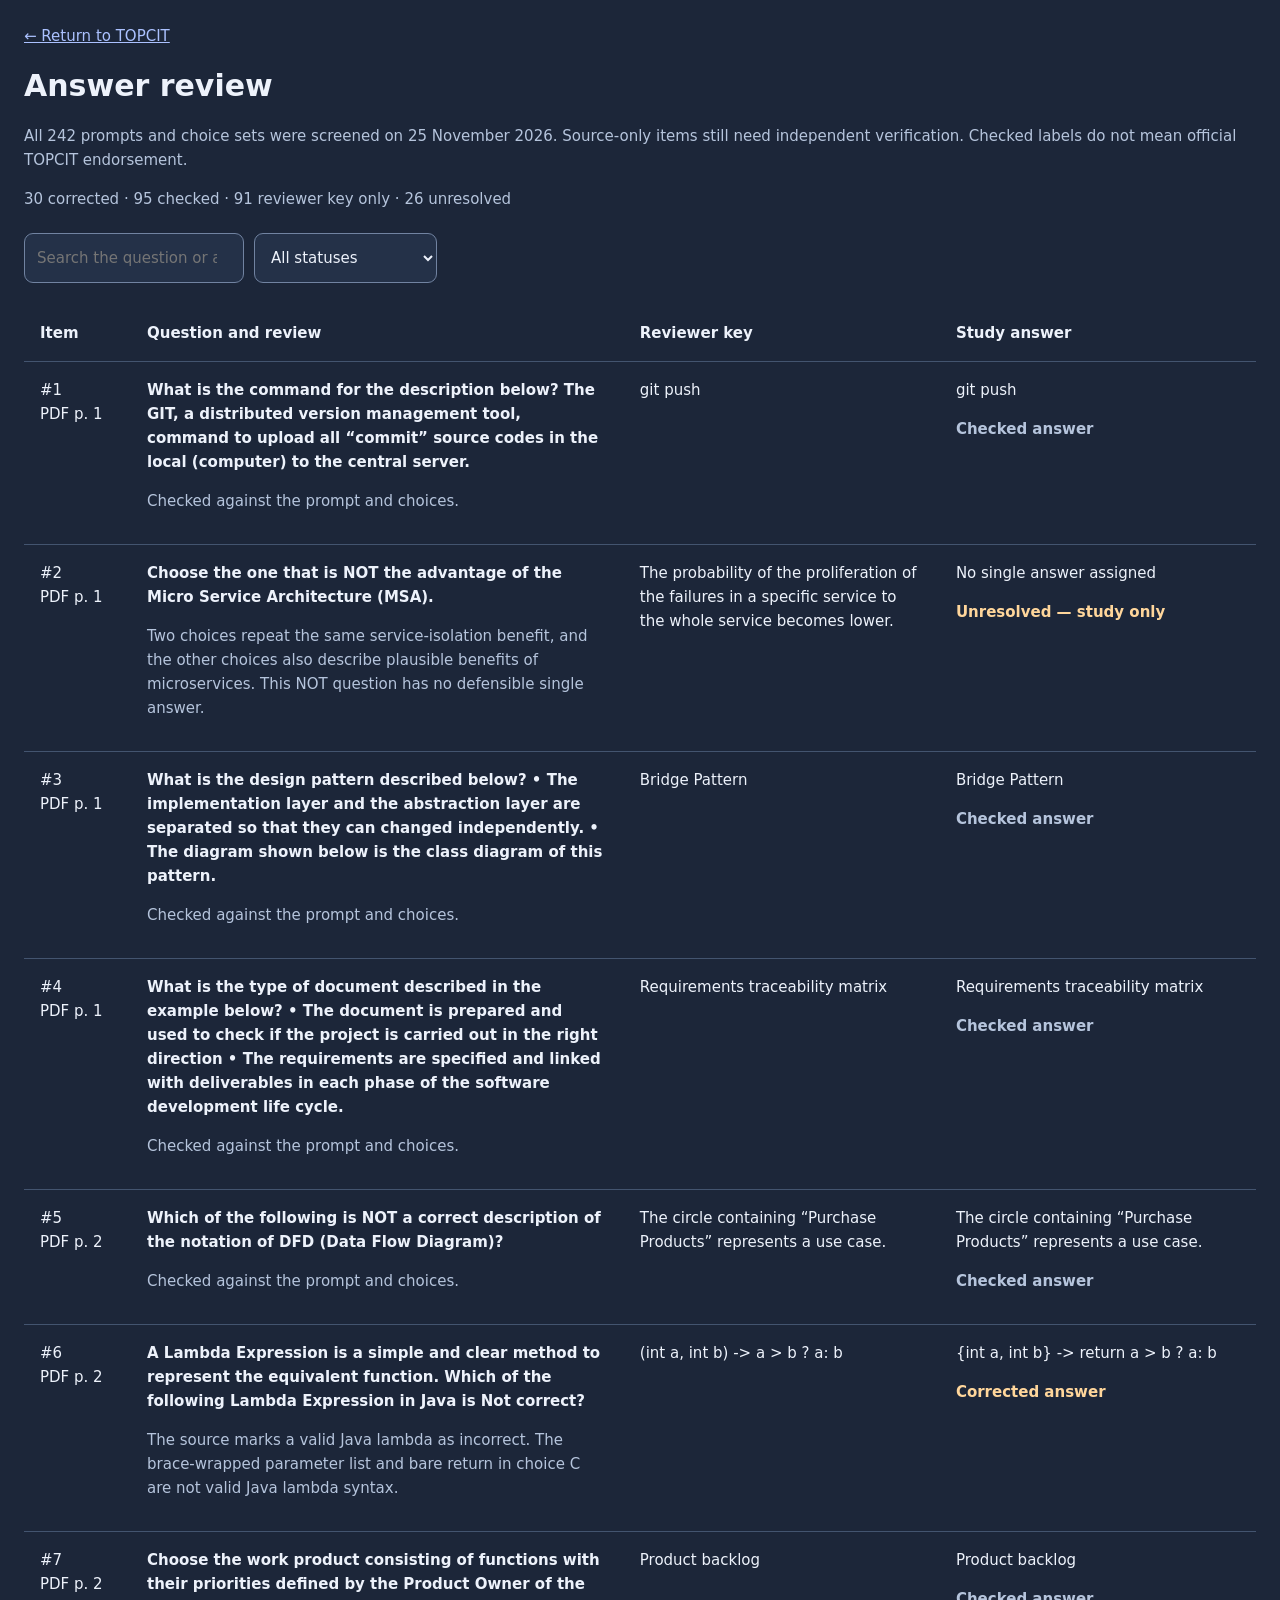
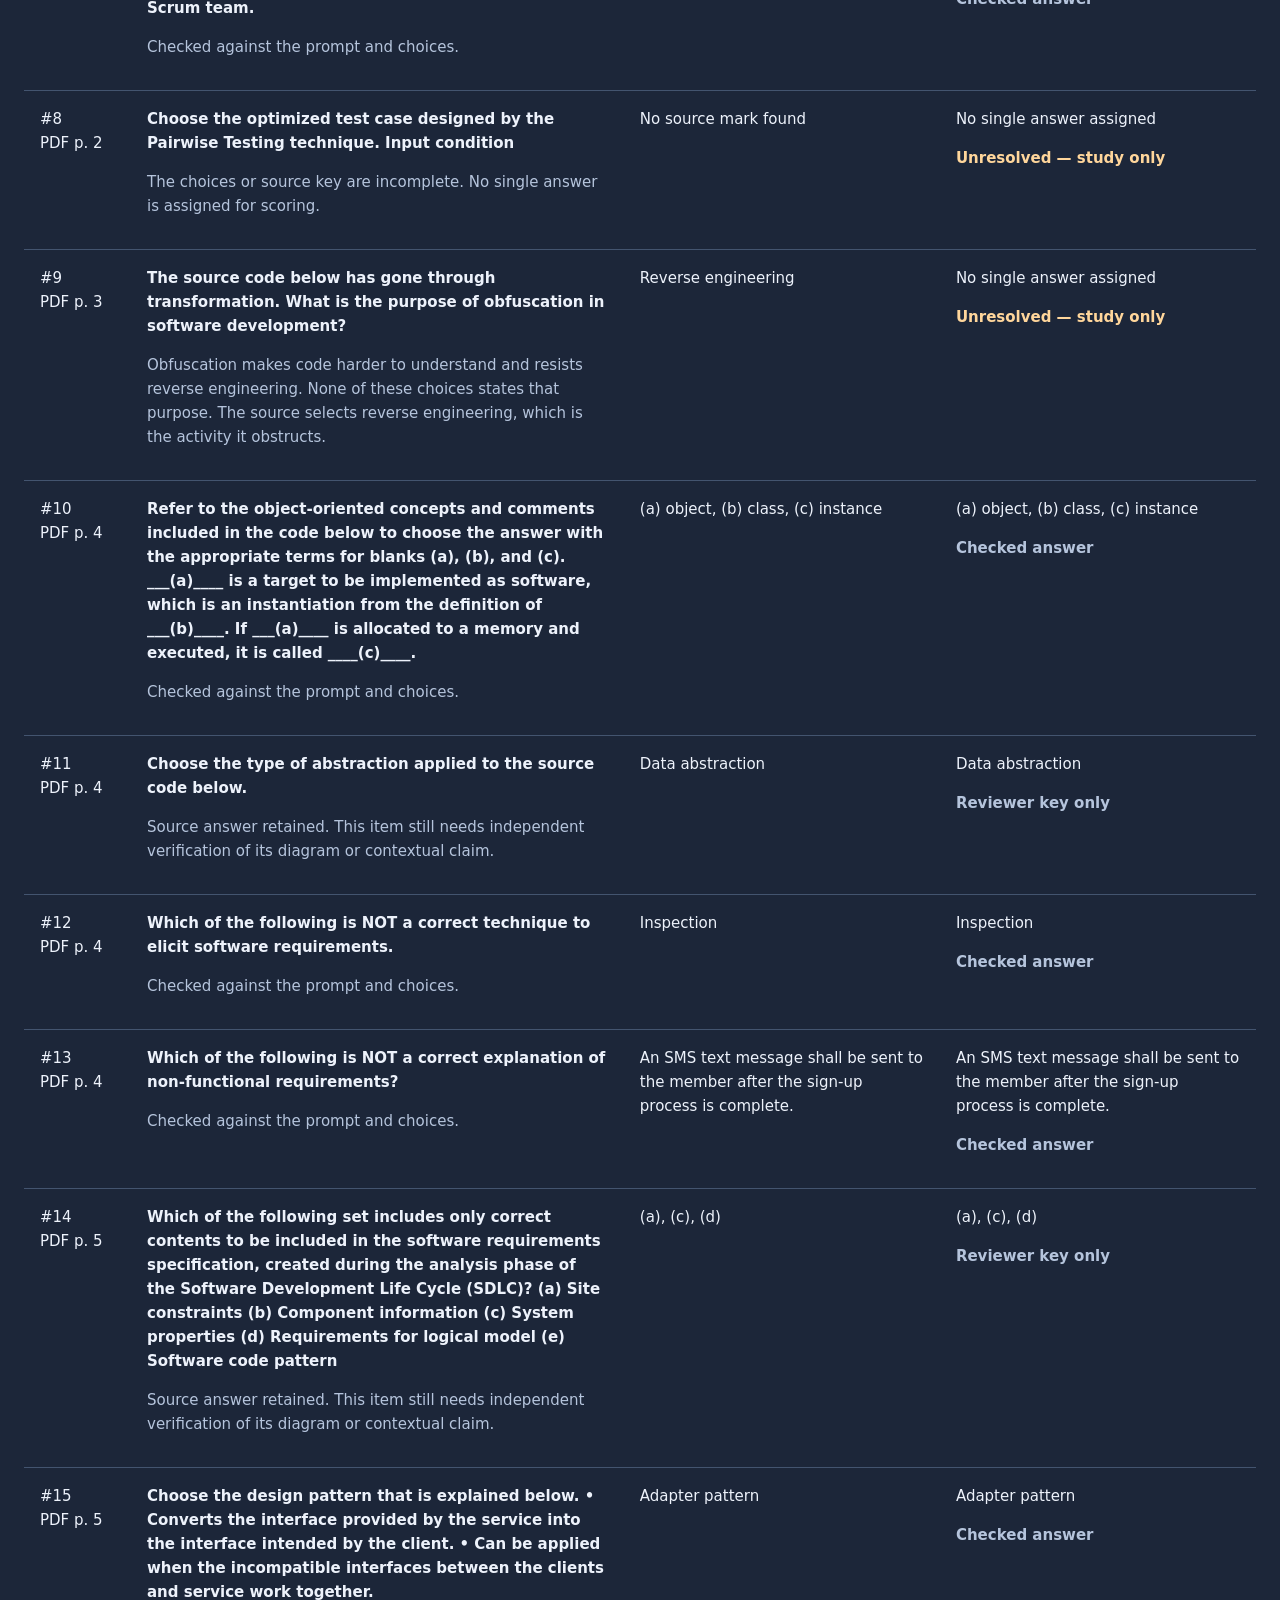
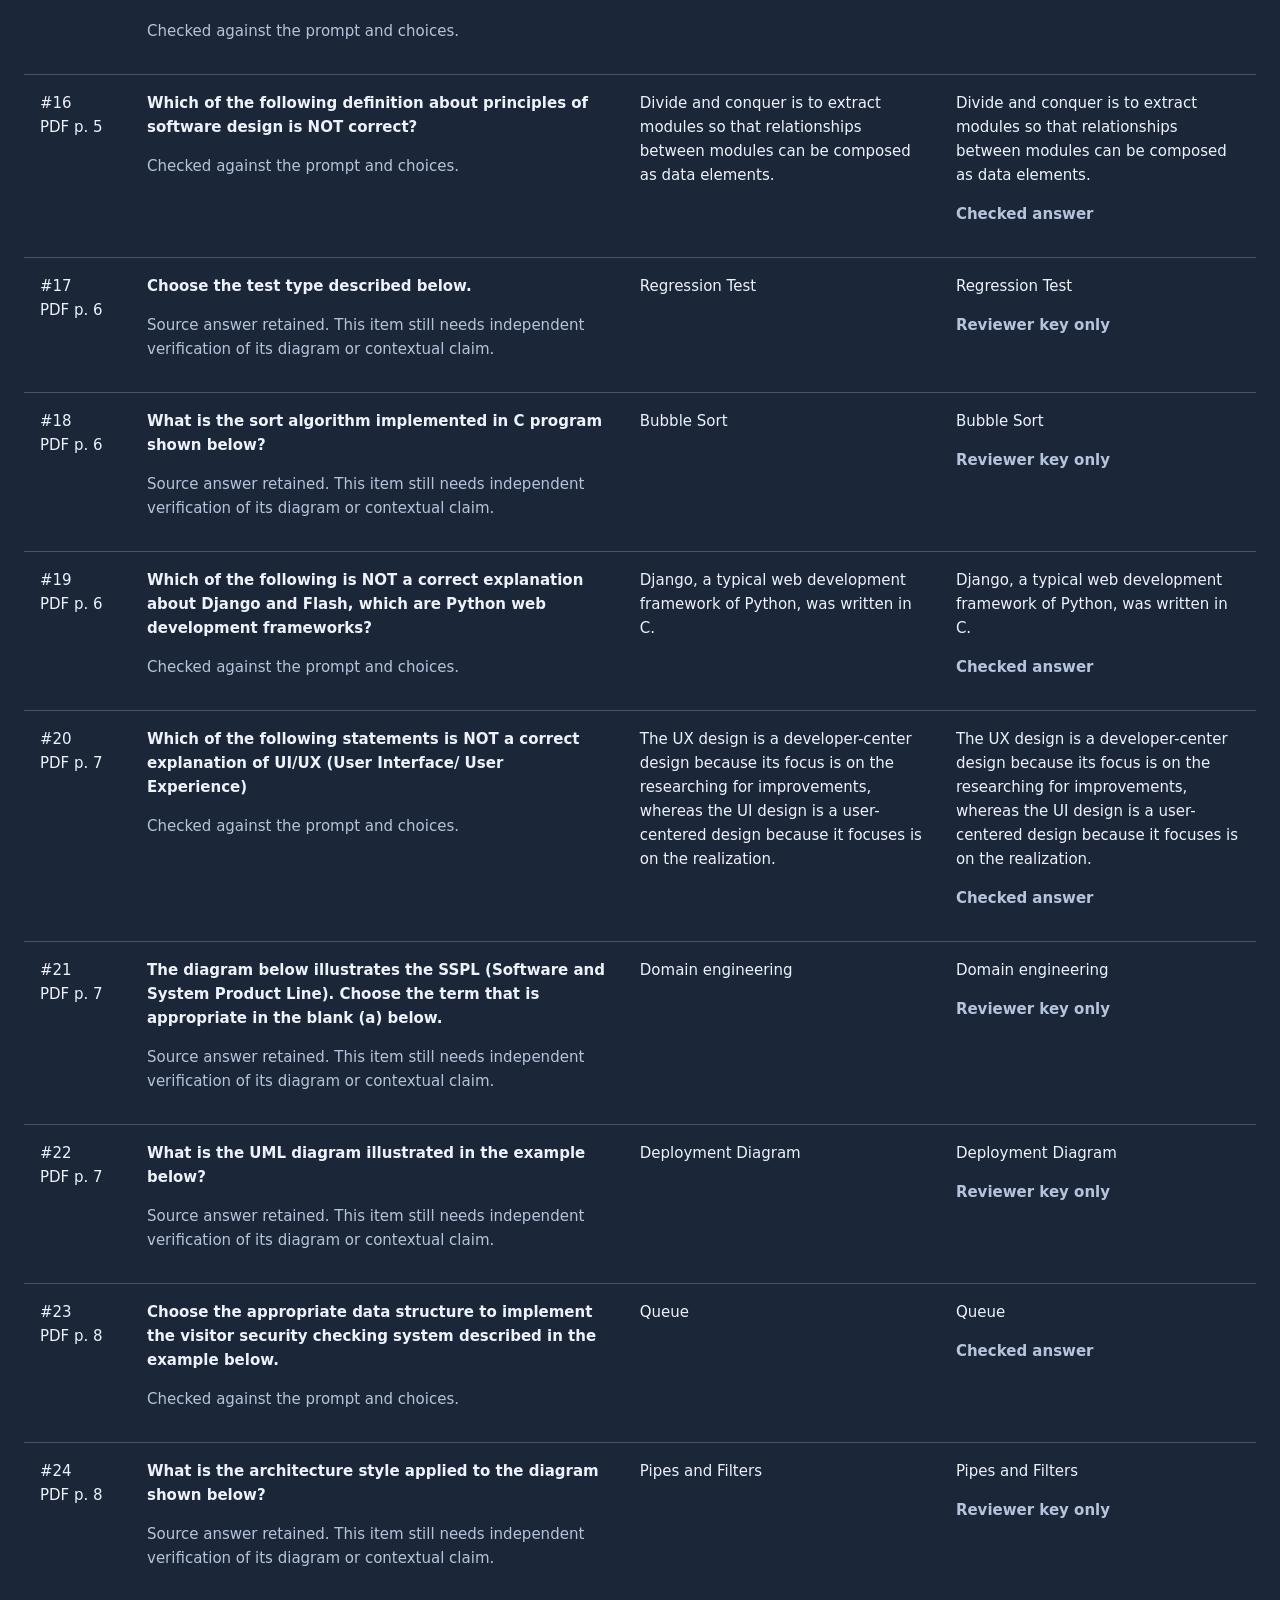
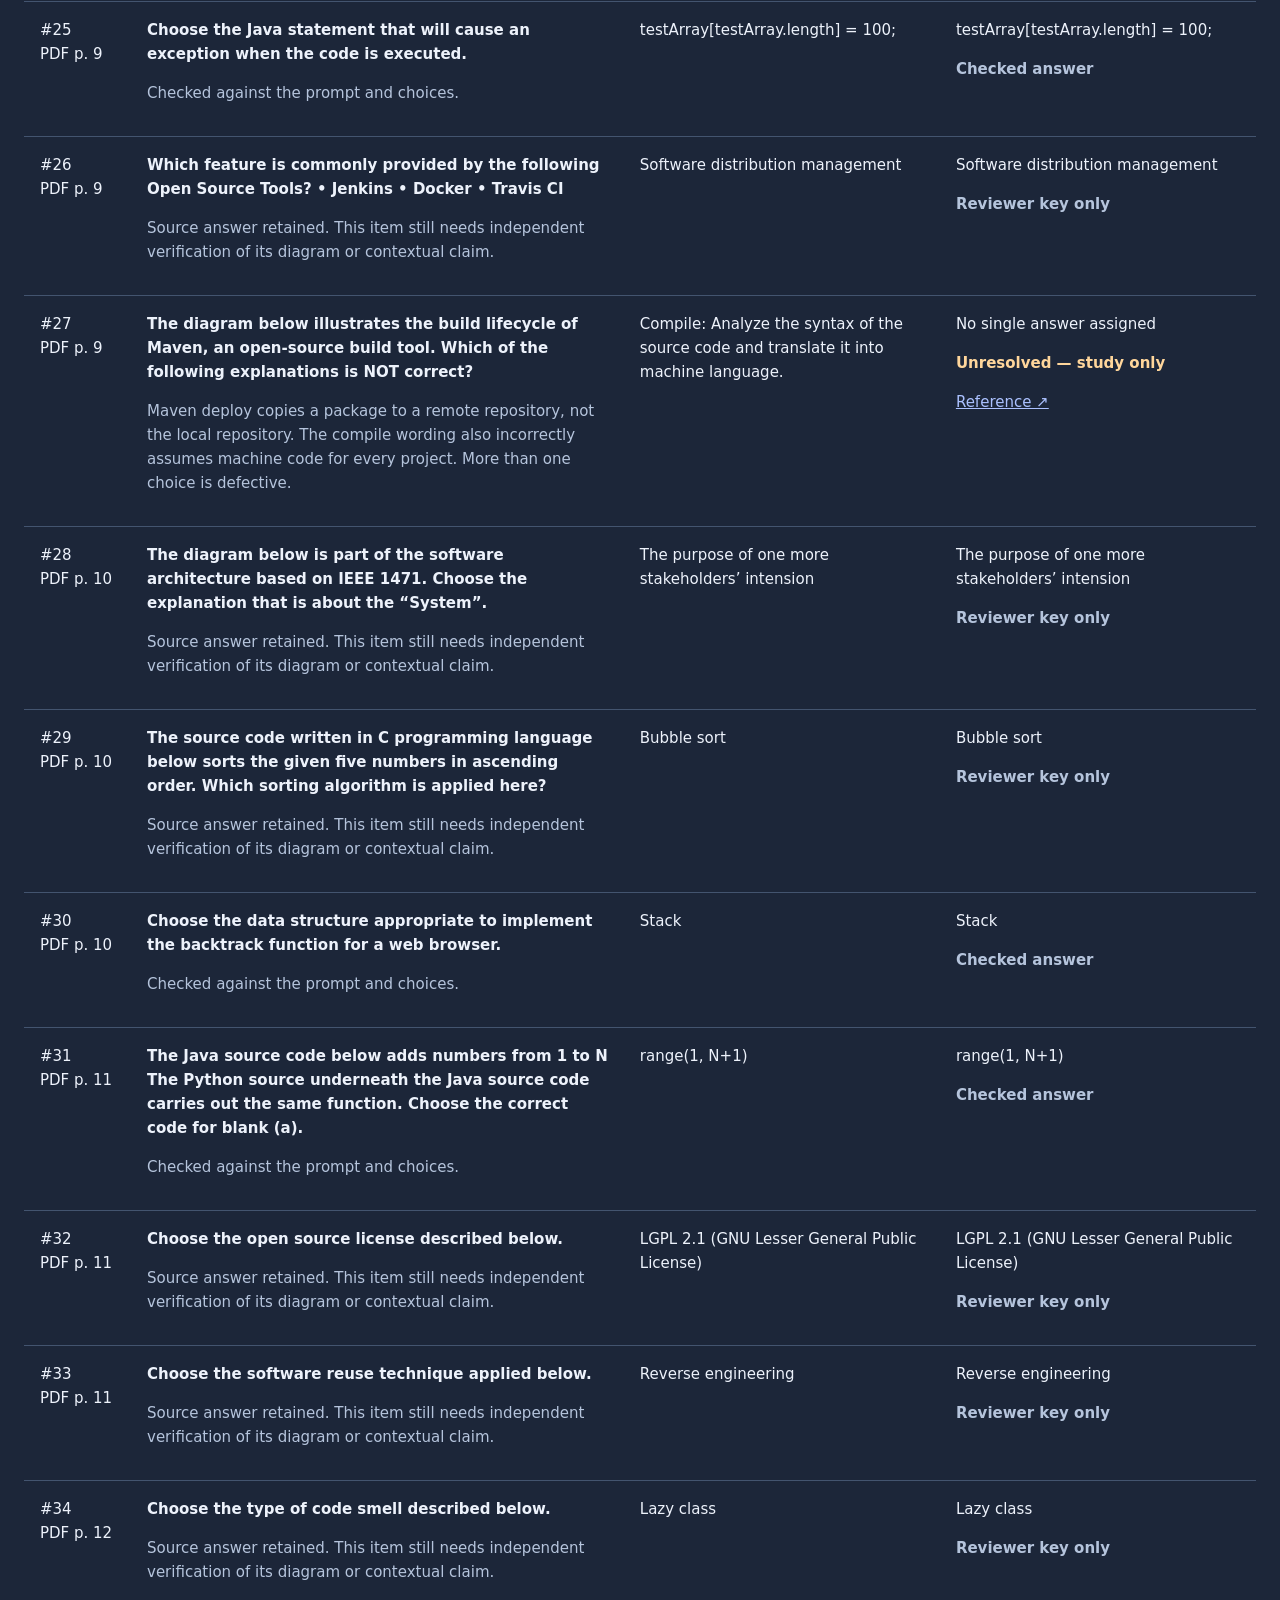
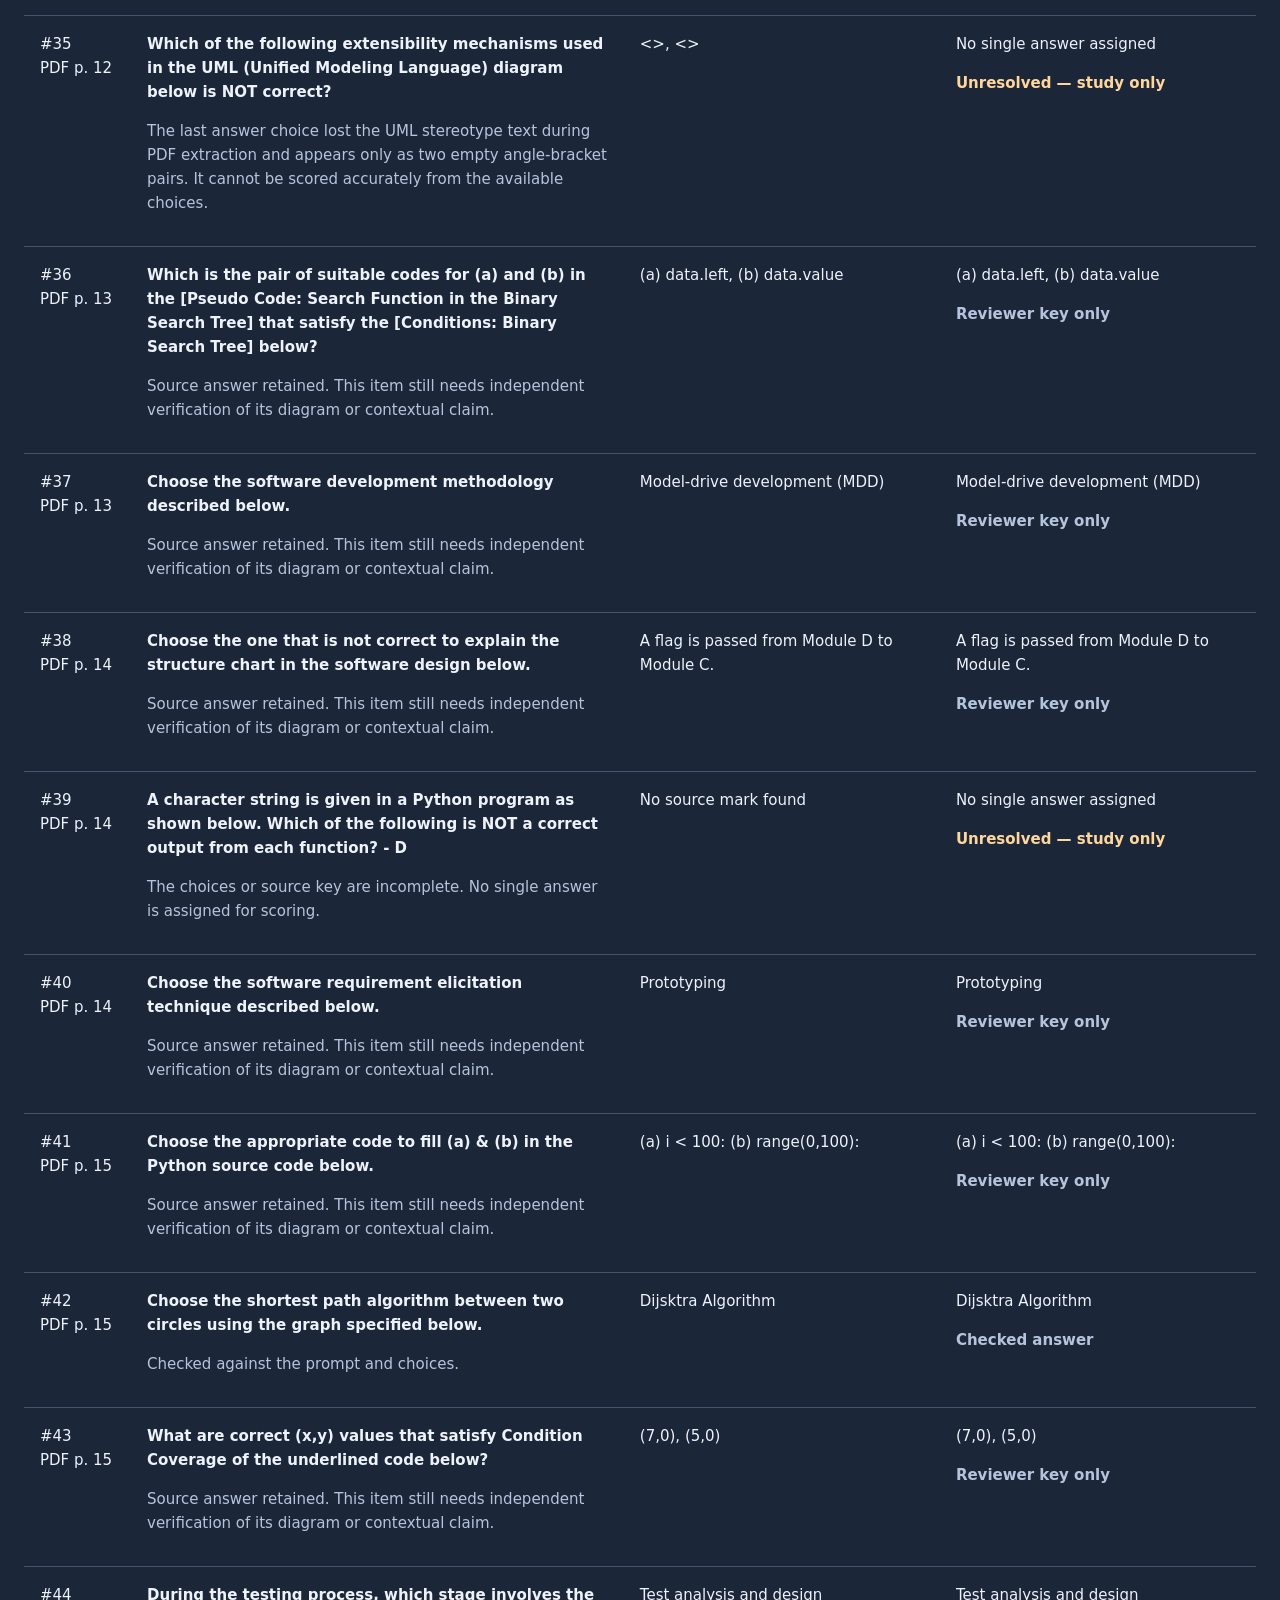
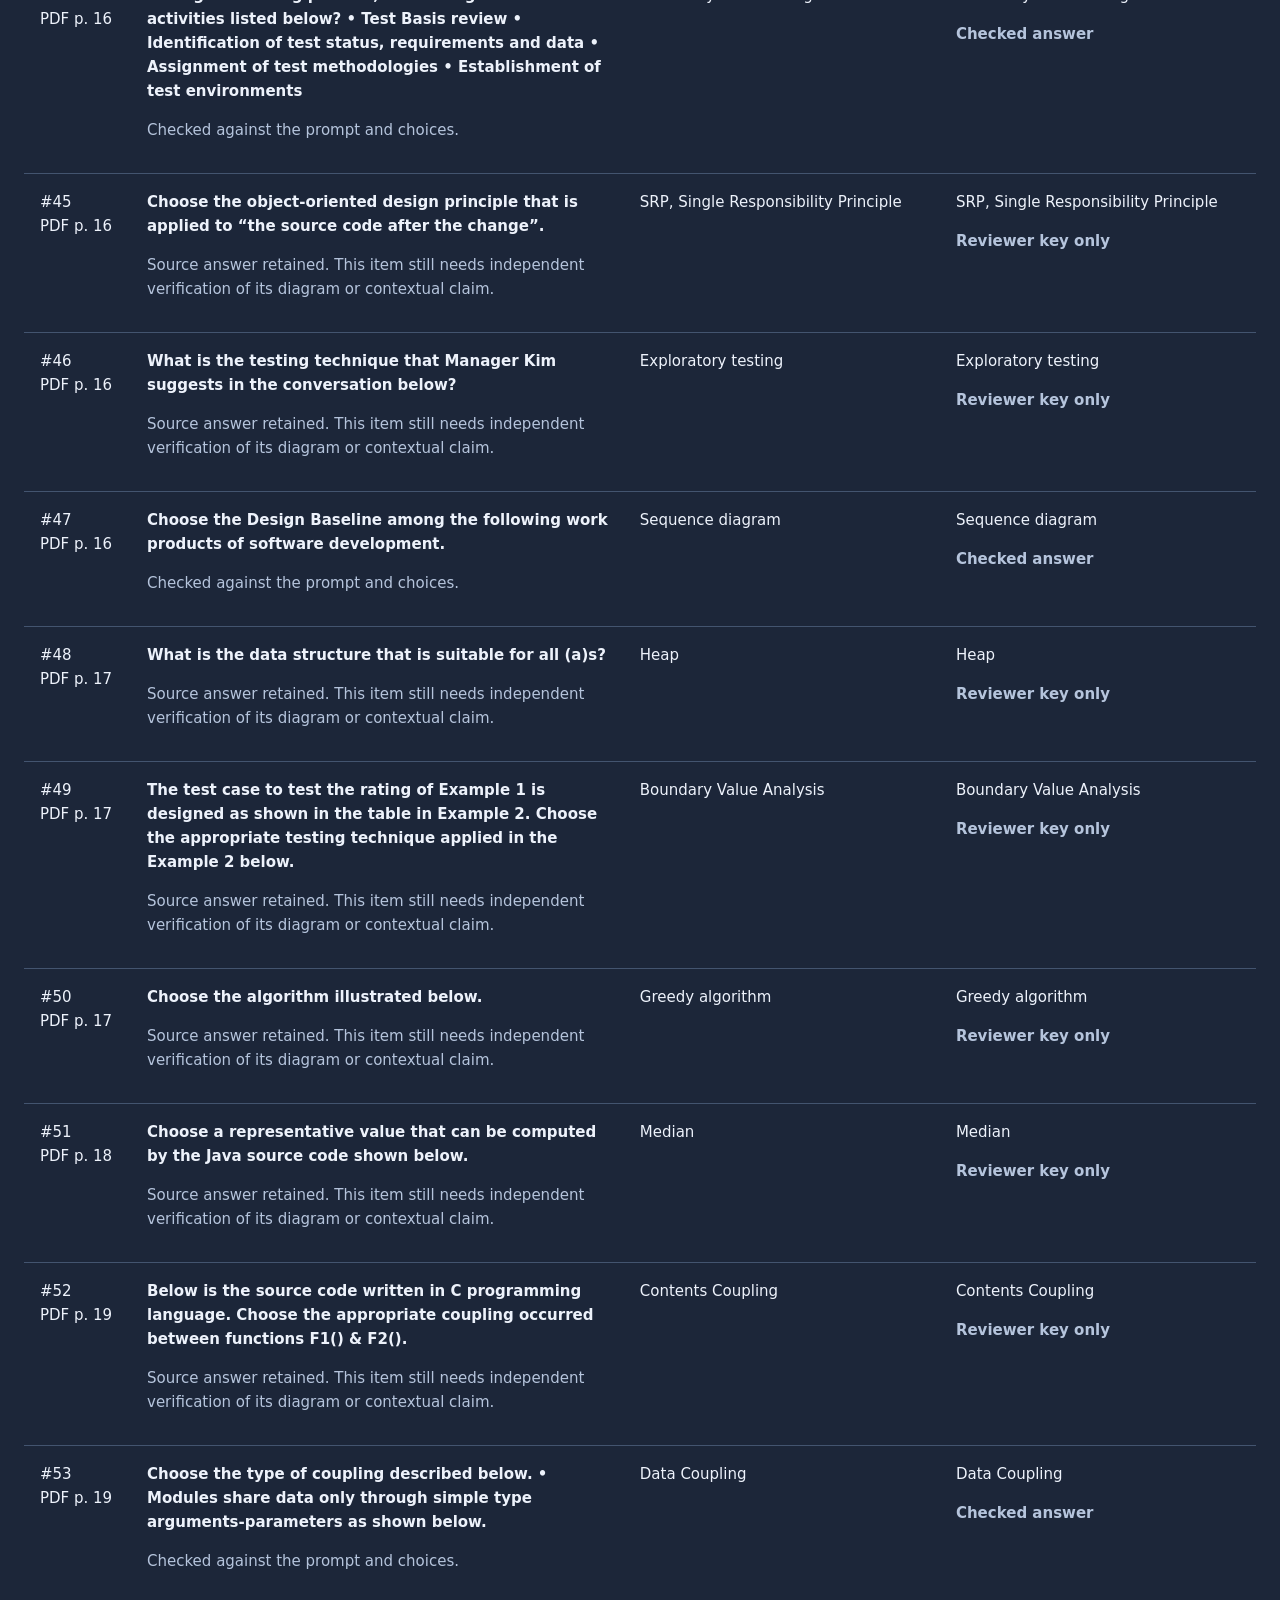
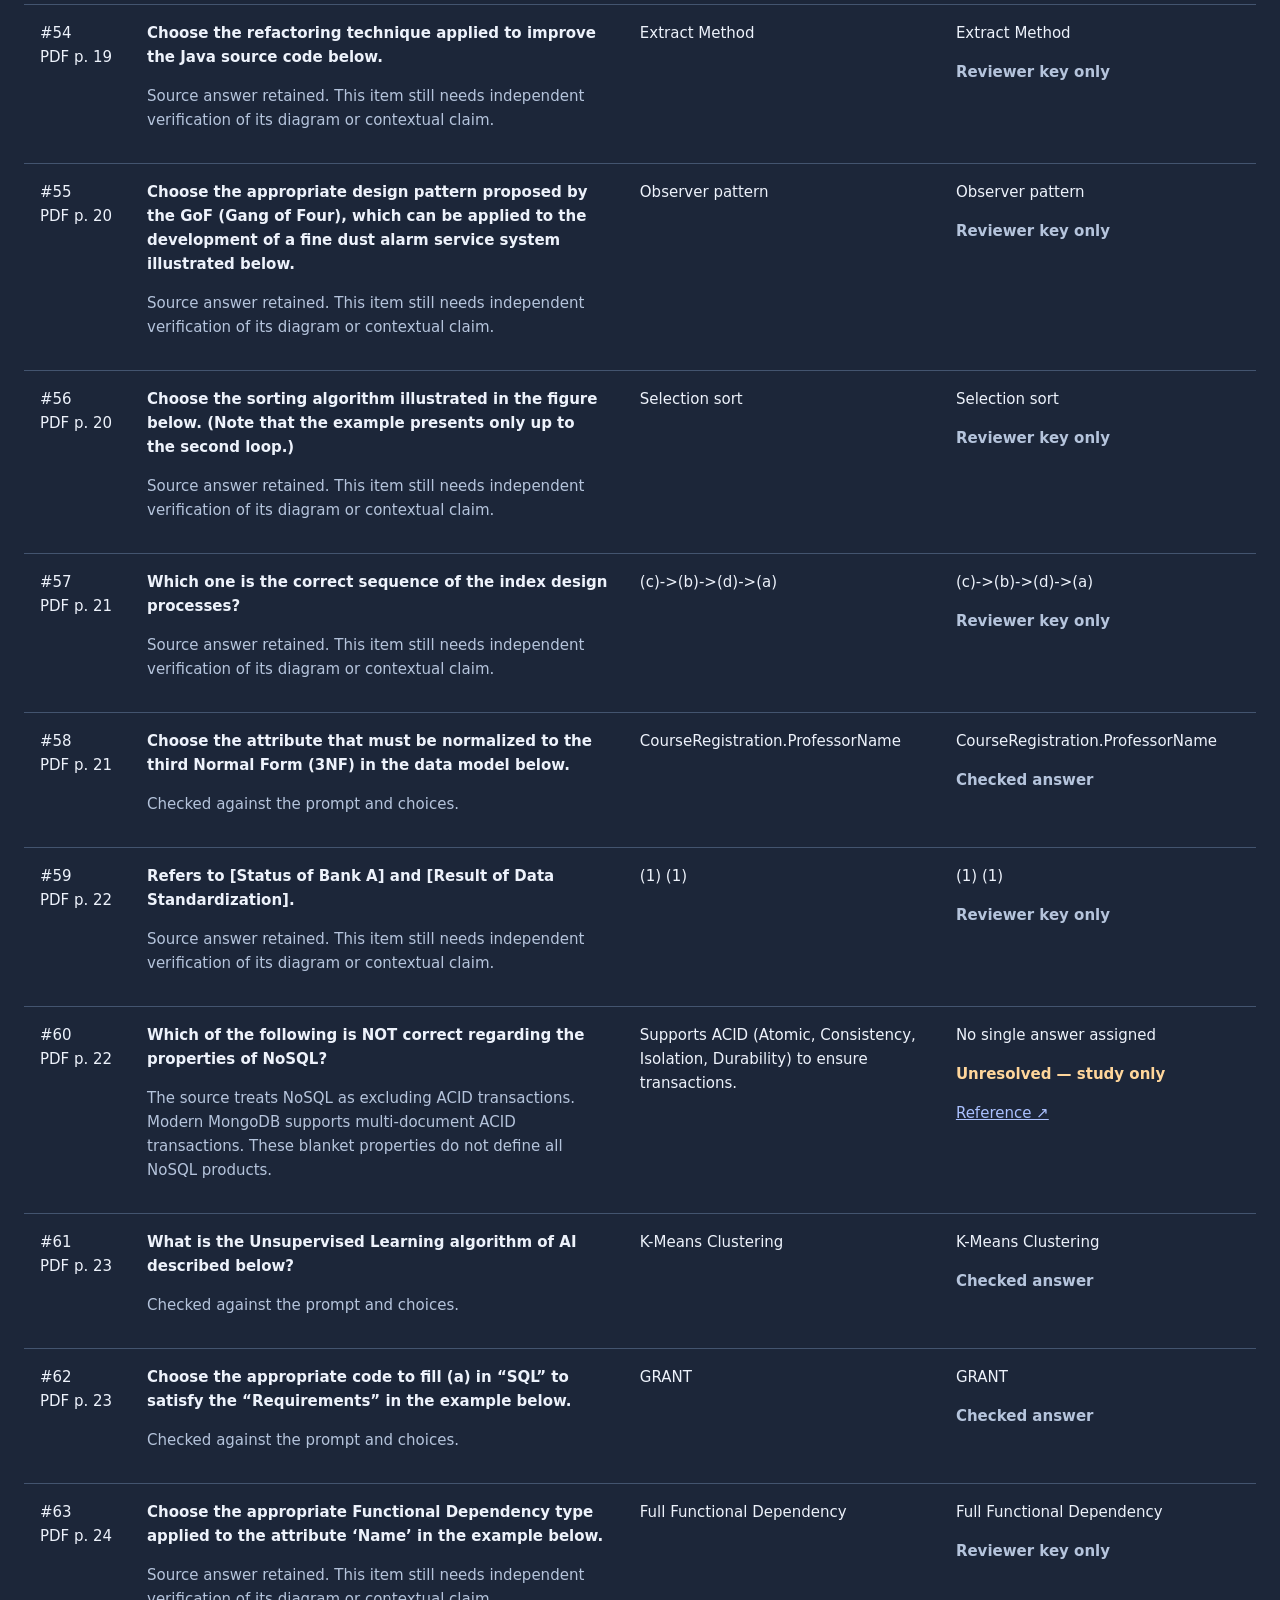
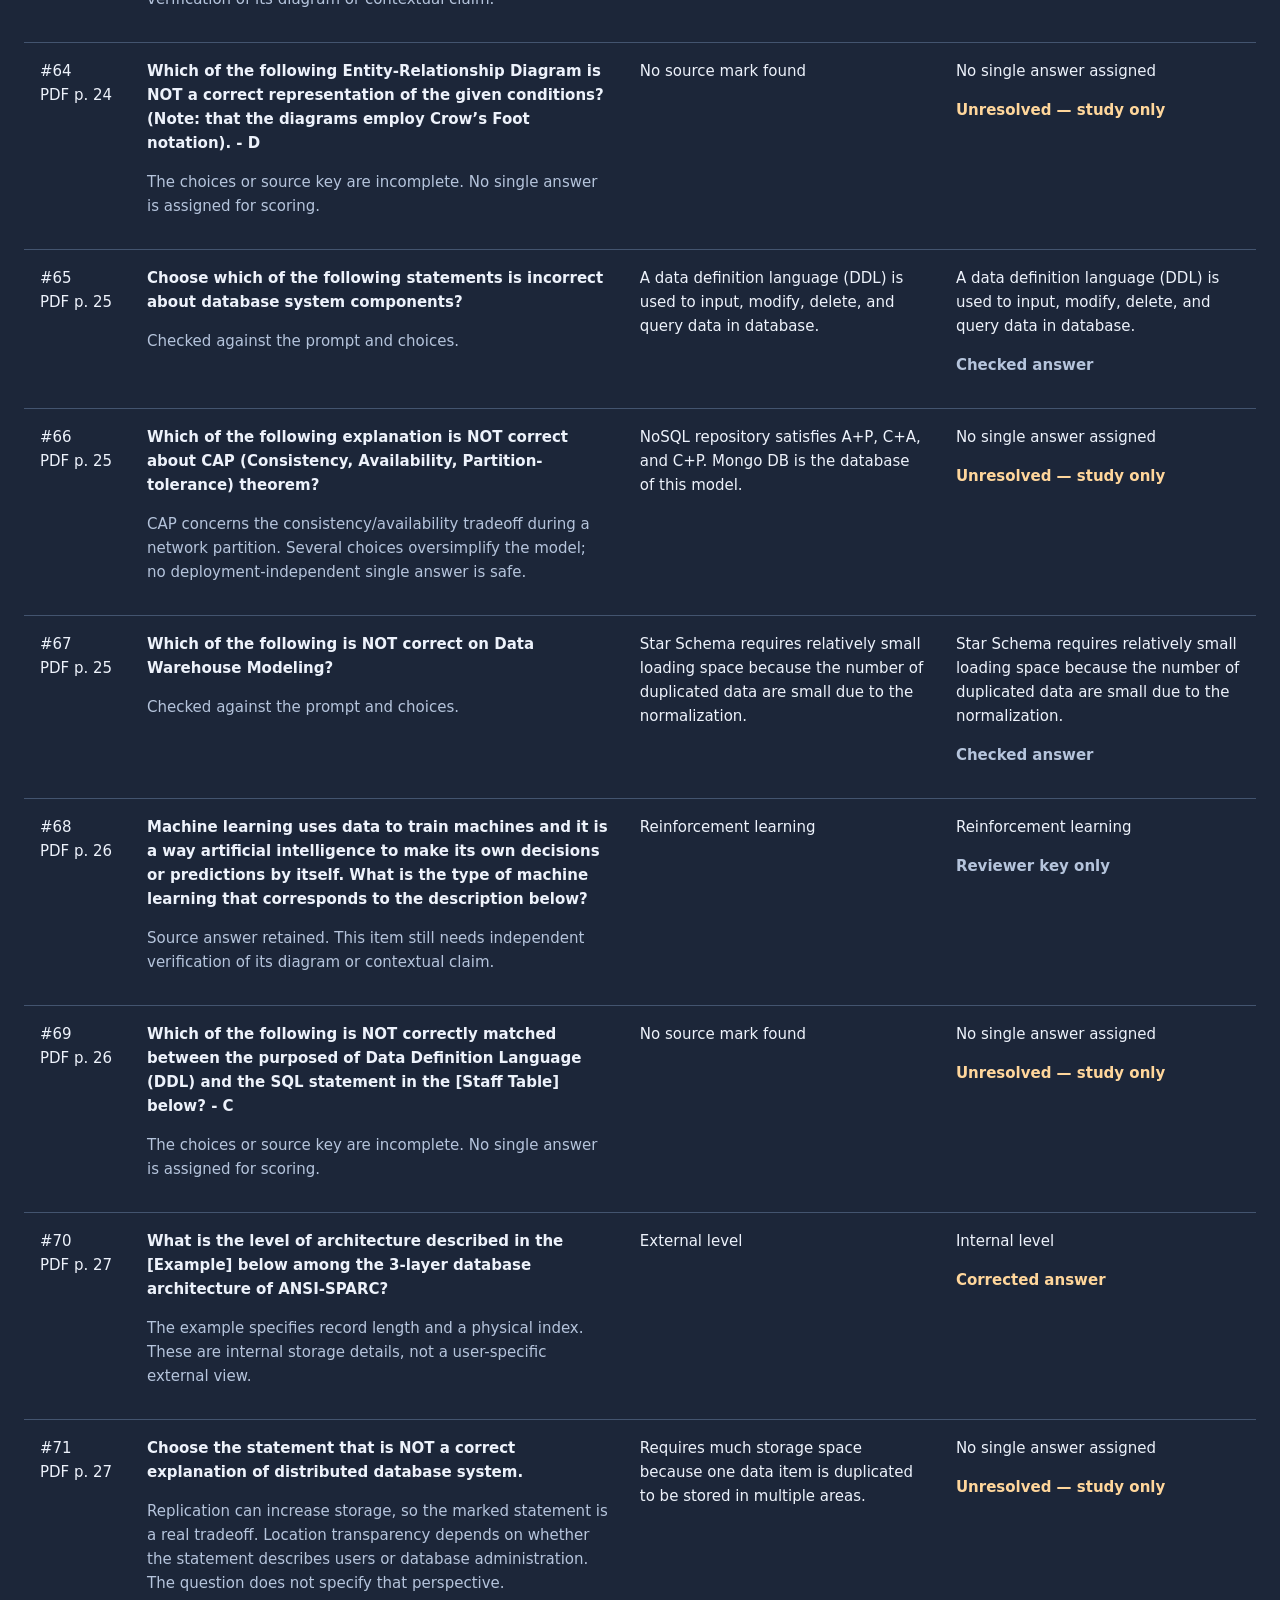
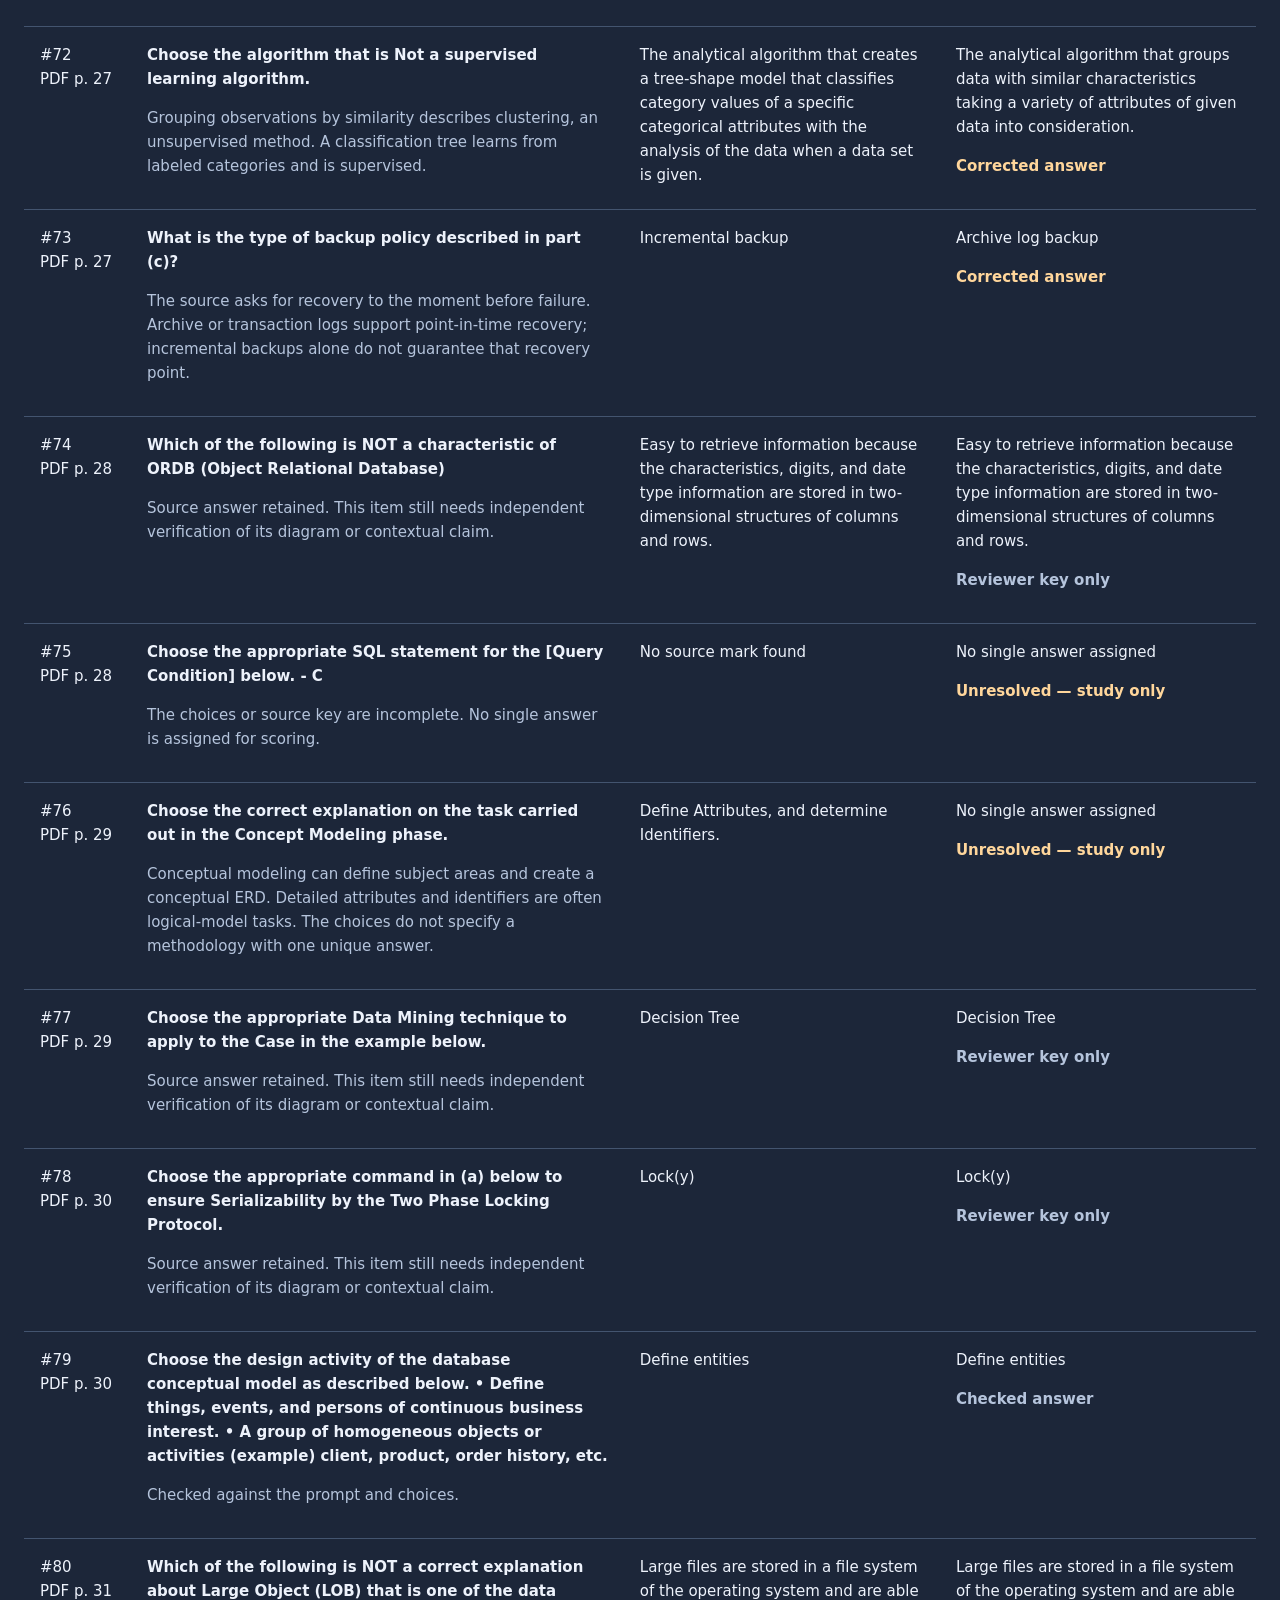
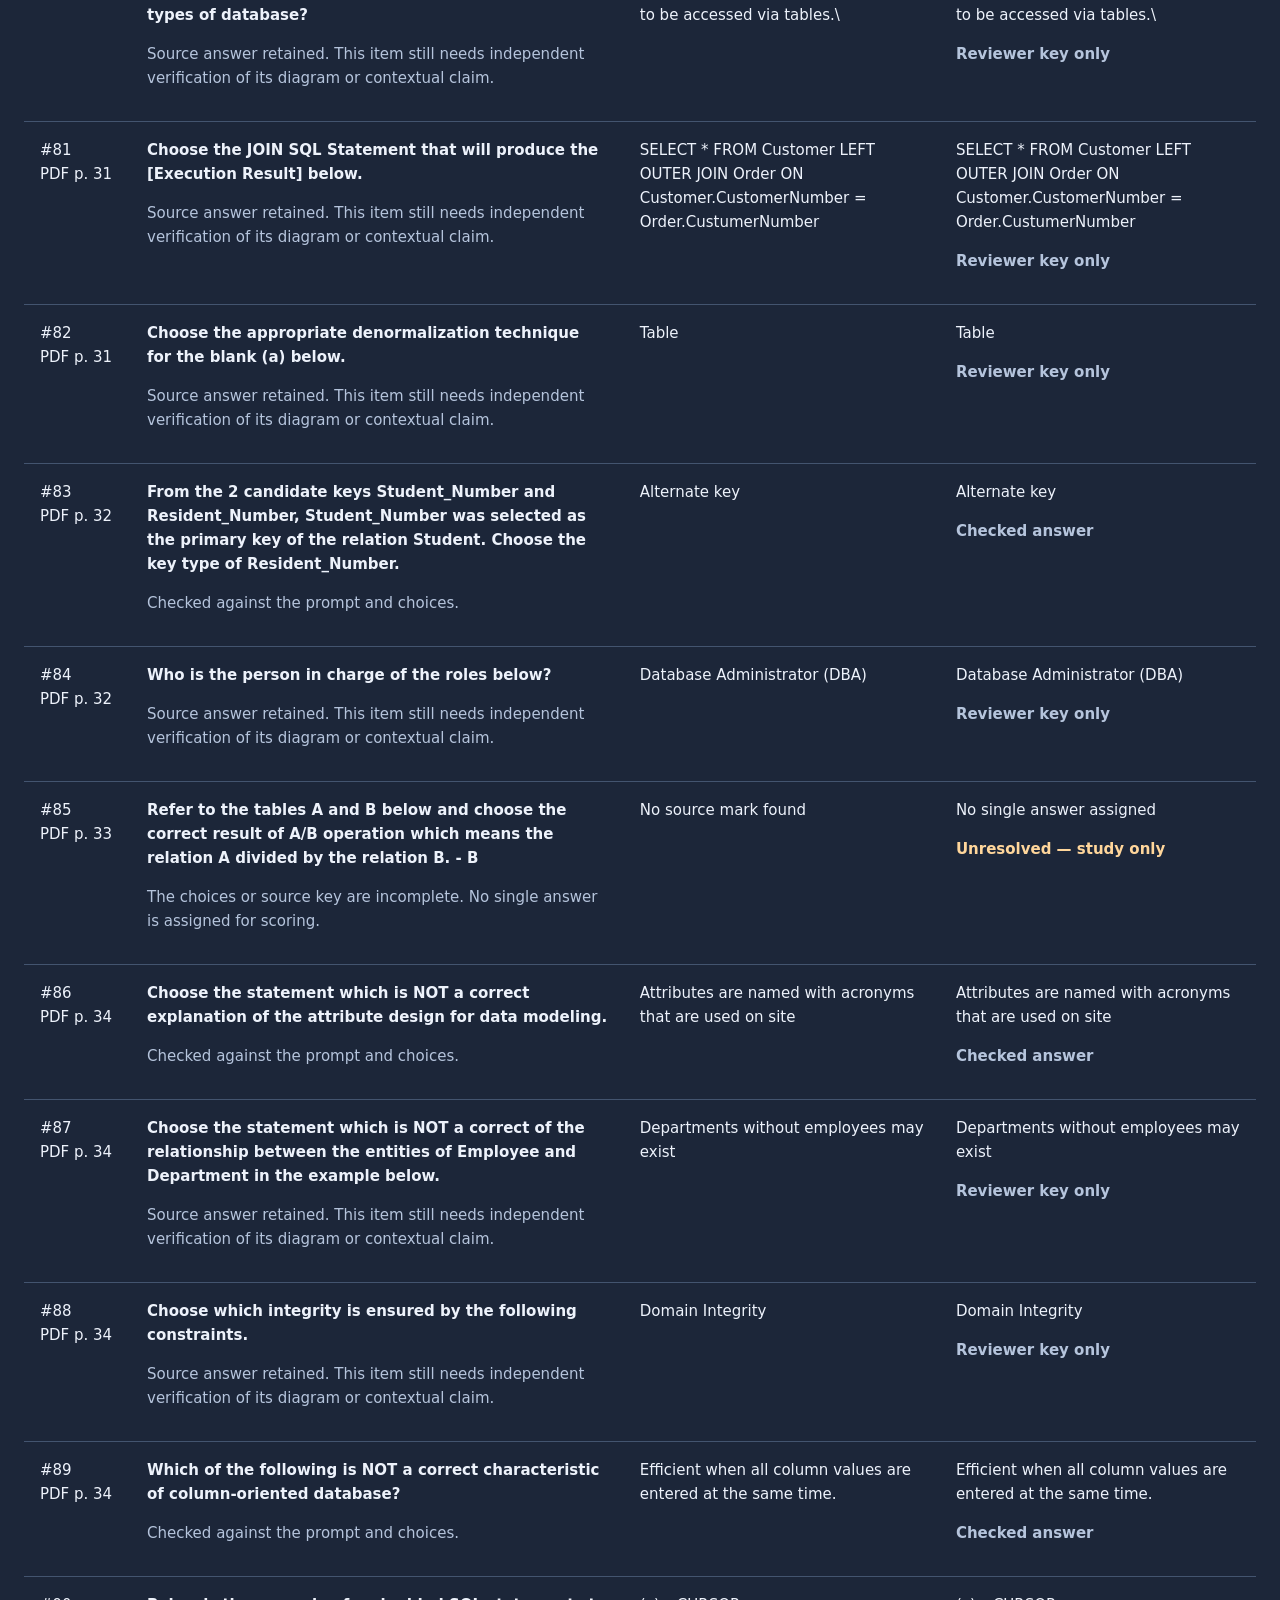
==== answer-review.html @ fb7f9b17 "Audit TOPCIT answer provenance and add darker themes" ====
<!doctype html><html lang="en"><meta charset="utf-8"><meta name="viewport" content="width=device-width,initial-scale=1"><title>TOPCIT answer review</title><style>body{margin:0;background:#1c2639;color:#edf2fb;font:15px/1.6 system-ui}main{max-width:1250px;margin:auto;padding:24px}a{color:#abc1ff}h1{line-height:1.2}p{color:#b5c4dc}table{width:100%;border-collapse:collapse}td,th{text-align:left;padding:16px;border-bottom:1px solid #43546f;vertical-align:top}td:first-child{min-width:75px}td:nth-child(2){width:40%}input,select{background:#243148;color:#edf2fb;padding:12px;border:1px solid #7183a1;border-radius:9px;font:inherit;max-width:100%;box-sizing:border-box}.filters{display:flex;flex-wrap:wrap;gap:10px;margin:22px 0}tr[data-status=corrected] td:last-child strong,tr[data-status=unresolved] td:last-child strong{color:#ffd69b}a:focus-visible,input:focus-visible,select:focus-visible{outline:3px solid #ffb095;outline-offset:4px}[hidden]{display:none!important}@media(max-width:650px){main{padding:16px}table,tbody,tr,td{display:block}thead{display:none}tr{margin-bottom:24px;background:#243148;border-radius:14px;padding:8px}td{width:auto!important;padding:10px;border:0}td:nth-child(3):before{content:'Reviewer key: ';font-weight:700}td:nth-child(4):before{content:'Study answer: ';font-weight:700}}</style><main><a href="./">← Return to TOPCIT</a><h1>Answer review</h1><p>All 242 prompts and choice sets were screened on 25 November 2026. Source-only items still need independent verification. Checked labels do not mean official TOPCIT endorsement.</p><p>30 corrected · 95 checked · 91 reviewer key only · 26 unresolved</p><div class="filters"><input id="search" type="search" placeholder="Search the question or answer" aria-label="Search audit"><select id="status" aria-label="Filter status"><option value="all">All statuses</option><option value="corrected">Corrected</option><option value="verified">Checked</option><option value="source">Reviewer key only</option><option value="unresolved">Unresolved</option></select></div><table><thead><tr><th>Item</th><th>Question and review</th><th>Reviewer key</th><th>Study answer</th></tr></thead><tbody><tr data-status="verified"><td>#1<br>PDF p. 1</td><td><b>What is the command for the description below? The GIT, a distributed version management tool, command to upload all “commit” source codes in the local (computer) to the central server.</b><p>Checked against the prompt and choices.</p></td><td>git push</td><td>git push<p><strong>Checked answer</strong></p></td></tr><tr data-status="unresolved"><td>#2<br>PDF p. 1</td><td><b>Choose the one that is NOT the advantage of the Micro Service Architecture (MSA).</b><p>Two choices repeat the same service-isolation benefit, and the other choices also describe plausible benefits of microservices. This NOT question has no defensible single answer.</p></td><td>The probability of the proliferation of the failures in a specific service to the whole service becomes lower.</td><td>No single answer assigned<p><strong>Unresolved — study only</strong></p></td></tr><tr data-status="verified"><td>#3<br>PDF p. 1</td><td><b>What is the design pattern described below? • The implementation layer and the abstraction layer are separated so that they can changed independently. • The diagram shown below is the class diagram of this pattern.</b><p>Checked against the prompt and choices.</p></td><td>Bridge Pattern</td><td>Bridge Pattern<p><strong>Checked answer</strong></p></td></tr><tr data-status="verified"><td>#4<br>PDF p. 1</td><td><b>What is the type of document described in the example below? • The document is prepared and used to check if the project is carried out in the right direction • The requirements are specified and linked with deliverables in each phase of the software development life cycle.</b><p>Checked against the prompt and choices.</p></td><td>Requirements traceability matrix</td><td>Requirements traceability matrix<p><strong>Checked answer</strong></p></td></tr><tr data-status="verified"><td>#5<br>PDF p. 2</td><td><b>Which of the following is NOT a correct description of the notation of DFD (Data Flow Diagram)?</b><p>Checked against the prompt and choices.</p></td><td>The circle containing “Purchase Products” represents a use case.</td><td>The circle containing “Purchase Products” represents a use case.<p><strong>Checked answer</strong></p></td></tr><tr data-status="corrected"><td>#6<br>PDF p. 2</td><td><b>A Lambda Expression is a simple and clear method to represent the equivalent function. Which of the following Lambda Expression in Java is Not correct?</b><p>The source marks a valid Java lambda as incorrect. The brace-wrapped parameter list and bare return in choice C are not valid Java lambda syntax.</p></td><td>(int a, int b) -&gt; a &gt; b ? a: b</td><td>{int a, int b} -&gt; return a &gt; b ? a: b<p><strong>Corrected answer</strong></p></td></tr><tr data-status="verified"><td>#7<br>PDF p. 2</td><td><b>Choose the work product consisting of functions with their priorities defined by the Product Owner of the Scrum team.</b><p>Checked against the prompt and choices.</p></td><td>Product backlog</td><td>Product backlog<p><strong>Checked answer</strong></p></td></tr><tr data-status="unresolved"><td>#8<br>PDF p. 2</td><td><b>Choose the optimized test case designed by the Pairwise Testing technique. Input condition</b><p>The choices or source key are incomplete. No single answer is assigned for scoring.</p></td><td>No source mark found</td><td>No single answer assigned<p><strong>Unresolved — study only</strong></p></td></tr><tr data-status="unresolved"><td>#9<br>PDF p. 3</td><td><b>The source code below has gone through transformation. What is the purpose of obfuscation in software development?</b><p>Obfuscation makes code harder to understand and resists reverse engineering. None of these choices states that purpose. The source selects reverse engineering, which is the activity it obstructs.</p></td><td>Reverse engineering</td><td>No single answer assigned<p><strong>Unresolved — study only</strong></p></td></tr><tr data-status="verified"><td>#10<br>PDF p. 4</td><td><b>Refer to the object-oriented concepts and comments included in the code below to choose the answer with the appropriate terms for blanks (a), (b), and (c). ___(a)____ is a target to be implemented as software, which is an instantiation from the definition of ___(b)____. If ___(a)____ is allocated to a memory and executed, it is called ____(c)____.</b><p>Checked against the prompt and choices.</p></td><td>(a) object, (b) class, (c) instance</td><td>(a) object, (b) class, (c) instance<p><strong>Checked answer</strong></p></td></tr><tr data-status="source"><td>#11<br>PDF p. 4</td><td><b>Choose the type of abstraction applied to the source code below.</b><p>Source answer retained. This item still needs independent verification of its diagram or contextual claim.</p></td><td>Data abstraction</td><td>Data abstraction<p><strong>Reviewer key only</strong></p></td></tr><tr data-status="verified"><td>#12<br>PDF p. 4</td><td><b>Which of the following is NOT a correct technique to elicit software requirements.</b><p>Checked against the prompt and choices.</p></td><td>Inspection</td><td>Inspection<p><strong>Checked answer</strong></p></td></tr><tr data-status="verified"><td>#13<br>PDF p. 4</td><td><b>Which of the following is NOT a correct explanation of non-functional requirements?</b><p>Checked against the prompt and choices.</p></td><td>An SMS text message shall be sent to the member after the sign-up process is complete.</td><td>An SMS text message shall be sent to the member after the sign-up process is complete.<p><strong>Checked answer</strong></p></td></tr><tr data-status="source"><td>#14<br>PDF p. 5</td><td><b>Which of the following set includes only correct contents to be included in the software requirements specification, created during the analysis phase of the Software Development Life Cycle (SDLC)? (a) Site constraints (b) Component information (c) System properties (d) Requirements for logical model (e) Software code pattern</b><p>Source answer retained. This item still needs independent verification of its diagram or contextual claim.</p></td><td>(a), (c), (d)</td><td>(a), (c), (d)<p><strong>Reviewer key only</strong></p></td></tr><tr data-status="verified"><td>#15<br>PDF p. 5</td><td><b>Choose the design pattern that is explained below. • Converts the interface provided by the service into the interface intended by the client. • Can be applied when the incompatible interfaces between the clients and service work together.</b><p>Checked against the prompt and choices.</p></td><td>Adapter pattern</td><td>Adapter pattern<p><strong>Checked answer</strong></p></td></tr><tr data-status="verified"><td>#16<br>PDF p. 5</td><td><b>Which of the following definition about principles of software design is NOT correct?</b><p>Checked against the prompt and choices.</p></td><td>Divide and conquer is to extract modules so that relationships between modules can be composed as data elements.</td><td>Divide and conquer is to extract modules so that relationships between modules can be composed as data elements.<p><strong>Checked answer</strong></p></td></tr><tr data-status="source"><td>#17<br>PDF p. 6</td><td><b>Choose the test type described below.</b><p>Source answer retained. This item still needs independent verification of its diagram or contextual claim.</p></td><td>Regression Test</td><td>Regression Test<p><strong>Reviewer key only</strong></p></td></tr><tr data-status="source"><td>#18<br>PDF p. 6</td><td><b>What is the sort algorithm implemented in C program shown below?</b><p>Source answer retained. This item still needs independent verification of its diagram or contextual claim.</p></td><td>Bubble Sort</td><td>Bubble Sort<p><strong>Reviewer key only</strong></p></td></tr><tr data-status="verified"><td>#19<br>PDF p. 6</td><td><b>Which of the following is NOT a correct explanation about Django and Flash, which are Python web development frameworks?</b><p>Checked against the prompt and choices.</p></td><td>Django, a typical web development framework of Python, was written in C.</td><td>Django, a typical web development framework of Python, was written in C.<p><strong>Checked answer</strong></p></td></tr><tr data-status="verified"><td>#20<br>PDF p. 7</td><td><b>Which of the following statements is NOT a correct explanation of UI/UX (User Interface/ User Experience)</b><p>Checked against the prompt and choices.</p></td><td>The UX design is a developer-center design because its focus is on the researching for improvements, whereas the UI design is a user- centered design because it focuses is on the realization.</td><td>The UX design is a developer-center design because its focus is on the researching for improvements, whereas the UI design is a user- centered design because it focuses is on the realization.<p><strong>Checked answer</strong></p></td></tr><tr data-status="source"><td>#21<br>PDF p. 7</td><td><b>The diagram below illustrates the SSPL (Software and System Product Line). Choose the term that is appropriate in the blank (a) below.</b><p>Source answer retained. This item still needs independent verification of its diagram or contextual claim.</p></td><td>Domain engineering</td><td>Domain engineering<p><strong>Reviewer key only</strong></p></td></tr><tr data-status="source"><td>#22<br>PDF p. 7</td><td><b>What is the UML diagram illustrated in the example below?</b><p>Source answer retained. This item still needs independent verification of its diagram or contextual claim.</p></td><td>Deployment Diagram</td><td>Deployment Diagram<p><strong>Reviewer key only</strong></p></td></tr><tr data-status="verified"><td>#23<br>PDF p. 8</td><td><b>Choose the appropriate data structure to implement the visitor security checking system described in the example below.</b><p>Checked against the prompt and choices.</p></td><td>Queue</td><td>Queue<p><strong>Checked answer</strong></p></td></tr><tr data-status="source"><td>#24<br>PDF p. 8</td><td><b>What is the architecture style applied to the diagram shown below?</b><p>Source answer retained. This item still needs independent verification of its diagram or contextual claim.</p></td><td>Pipes and Filters</td><td>Pipes and Filters<p><strong>Reviewer key only</strong></p></td></tr><tr data-status="verified"><td>#25<br>PDF p. 9</td><td><b>Choose the Java statement that will cause an exception when the code is executed.</b><p>Checked against the prompt and choices.</p></td><td>testArray[testArray.length] = 100;</td><td>testArray[testArray.length] = 100;<p><strong>Checked answer</strong></p></td></tr><tr data-status="source"><td>#26<br>PDF p. 9</td><td><b>Which feature is commonly provided by the following Open Source Tools? • Jenkins • Docker • Travis CI</b><p>Source answer retained. This item still needs independent verification of its diagram or contextual claim.</p></td><td>Software distribution management</td><td>Software distribution management<p><strong>Reviewer key only</strong></p></td></tr><tr data-status="unresolved"><td>#27<br>PDF p. 9</td><td><b>The diagram below illustrates the build lifecycle of Maven, an open-source build tool. Which of the following explanations is NOT correct?</b><p>Maven deploy copies a package to a remote repository, not the local repository. The compile wording also incorrectly assumes machine code for every project. More than one choice is defective.</p></td><td>Compile: Analyze the syntax of the source code and translate it into machine language.</td><td>No single answer assigned<p><strong>Unresolved — study only</strong></p><a href="https://maven.apache.org/guides/introduction/introduction-to-the-lifecycle.html" target="_blank" rel="noopener">Reference ↗</a> </td></tr><tr data-status="source"><td>#28<br>PDF p. 10</td><td><b>The diagram below is part of the software architecture based on IEEE 1471. Choose the explanation that is about the “System”.</b><p>Source answer retained. This item still needs independent verification of its diagram or contextual claim.</p></td><td>The purpose of one more stakeholders’ intension</td><td>The purpose of one more stakeholders’ intension<p><strong>Reviewer key only</strong></p></td></tr><tr data-status="source"><td>#29<br>PDF p. 10</td><td><b>The source code written in C programming language below sorts the given five numbers in ascending order. Which sorting algorithm is applied here?</b><p>Source answer retained. This item still needs independent verification of its diagram or contextual claim.</p></td><td>Bubble sort</td><td>Bubble sort<p><strong>Reviewer key only</strong></p></td></tr><tr data-status="verified"><td>#30<br>PDF p. 10</td><td><b>Choose the data structure appropriate to implement the backtrack function for a web browser.</b><p>Checked against the prompt and choices.</p></td><td>Stack</td><td>Stack<p><strong>Checked answer</strong></p></td></tr><tr data-status="verified"><td>#31<br>PDF p. 11</td><td><b>The Java source code below adds numbers from 1 to N The Python source underneath the Java source code carries out the same function. Choose the correct code for blank (a).</b><p>Checked against the prompt and choices.</p></td><td>range(1, N+1)</td><td>range(1, N+1)<p><strong>Checked answer</strong></p></td></tr><tr data-status="source"><td>#32<br>PDF p. 11</td><td><b>Choose the open source license described below.</b><p>Source answer retained. This item still needs independent verification of its diagram or contextual claim.</p></td><td>LGPL 2.1 (GNU Lesser General Public License)</td><td>LGPL 2.1 (GNU Lesser General Public License)<p><strong>Reviewer key only</strong></p></td></tr><tr data-status="source"><td>#33<br>PDF p. 11</td><td><b>Choose the software reuse technique applied below.</b><p>Source answer retained. This item still needs independent verification of its diagram or contextual claim.</p></td><td>Reverse engineering</td><td>Reverse engineering<p><strong>Reviewer key only</strong></p></td></tr><tr data-status="source"><td>#34<br>PDF p. 12</td><td><b>Choose the type of code smell described below.</b><p>Source answer retained. This item still needs independent verification of its diagram or contextual claim.</p></td><td>Lazy class</td><td>Lazy class<p><strong>Reviewer key only</strong></p></td></tr><tr data-status="unresolved"><td>#35<br>PDF p. 12</td><td><b>Which of the following extensibility mechanisms used in the UML (Unified Modeling Language) diagram below is NOT correct?</b><p>The last answer choice lost the UML stereotype text during PDF extraction and appears only as two empty angle-bracket pairs. It cannot be scored accurately from the available choices.</p></td><td>&lt;&gt;, &lt;&gt;</td><td>No single answer assigned<p><strong>Unresolved — study only</strong></p></td></tr><tr data-status="source"><td>#36<br>PDF p. 13</td><td><b>Which is the pair of suitable codes for (a) and (b) in the [Pseudo Code: Search Function in the Binary Search Tree] that satisfy the [Conditions: Binary Search Tree] below?</b><p>Source answer retained. This item still needs independent verification of its diagram or contextual claim.</p></td><td>(a) data.left, (b) data.value</td><td>(a) data.left, (b) data.value<p><strong>Reviewer key only</strong></p></td></tr><tr data-status="source"><td>#37<br>PDF p. 13</td><td><b>Choose the software development methodology described below.</b><p>Source answer retained. This item still needs independent verification of its diagram or contextual claim.</p></td><td>Model-drive development (MDD)</td><td>Model-drive development (MDD)<p><strong>Reviewer key only</strong></p></td></tr><tr data-status="source"><td>#38<br>PDF p. 14</td><td><b>Choose the one that is not correct to explain the structure chart in the software design below.</b><p>Source answer retained. This item still needs independent verification of its diagram or contextual claim.</p></td><td>A flag is passed from Module D to Module C.</td><td>A flag is passed from Module D to Module C.<p><strong>Reviewer key only</strong></p></td></tr><tr data-status="unresolved"><td>#39<br>PDF p. 14</td><td><b>A character string is given in a Python program as shown below. Which of the following is NOT a correct output from each function? - D</b><p>The choices or source key are incomplete. No single answer is assigned for scoring.</p></td><td>No source mark found</td><td>No single answer assigned<p><strong>Unresolved — study only</strong></p></td></tr><tr data-status="source"><td>#40<br>PDF p. 14</td><td><b>Choose the software requirement elicitation technique described below.</b><p>Source answer retained. This item still needs independent verification of its diagram or contextual claim.</p></td><td>Prototyping</td><td>Prototyping<p><strong>Reviewer key only</strong></p></td></tr><tr data-status="source"><td>#41<br>PDF p. 15</td><td><b>Choose the appropriate code to fill (a) &amp; (b) in the Python source code below.</b><p>Source answer retained. This item still needs independent verification of its diagram or contextual claim.</p></td><td>(a) i &lt; 100: (b) range(0,100):</td><td>(a) i &lt; 100: (b) range(0,100):<p><strong>Reviewer key only</strong></p></td></tr><tr data-status="verified"><td>#42<br>PDF p. 15</td><td><b>Choose the shortest path algorithm between two circles using the graph specified below.</b><p>Checked against the prompt and choices.</p></td><td>Dijsktra Algorithm</td><td>Dijsktra Algorithm<p><strong>Checked answer</strong></p></td></tr><tr data-status="source"><td>#43<br>PDF p. 15</td><td><b>What are correct (x,y) values that satisfy Condition Coverage of the underlined code below?</b><p>Source answer retained. This item still needs independent verification of its diagram or contextual claim.</p></td><td>(7,0), (5,0)</td><td>(7,0), (5,0)<p><strong>Reviewer key only</strong></p></td></tr><tr data-status="verified"><td>#44<br>PDF p. 16</td><td><b>During the testing process, which stage involves the activities listed below? • Test Basis review • Identification of test status, requirements and data • Assignment of test methodologies • Establishment of test environments</b><p>Checked against the prompt and choices.</p></td><td>Test analysis and design</td><td>Test analysis and design<p><strong>Checked answer</strong></p></td></tr><tr data-status="source"><td>#45<br>PDF p. 16</td><td><b>Choose the object-oriented design principle that is applied to “the source code after the change”.</b><p>Source answer retained. This item still needs independent verification of its diagram or contextual claim.</p></td><td>SRP, Single Responsibility Principle</td><td>SRP, Single Responsibility Principle<p><strong>Reviewer key only</strong></p></td></tr><tr data-status="source"><td>#46<br>PDF p. 16</td><td><b>What is the testing technique that Manager Kim suggests in the conversation below?</b><p>Source answer retained. This item still needs independent verification of its diagram or contextual claim.</p></td><td>Exploratory testing</td><td>Exploratory testing<p><strong>Reviewer key only</strong></p></td></tr><tr data-status="verified"><td>#47<br>PDF p. 16</td><td><b>Choose the Design Baseline among the following work products of software development.</b><p>Checked against the prompt and choices.</p></td><td>Sequence diagram</td><td>Sequence diagram<p><strong>Checked answer</strong></p></td></tr><tr data-status="source"><td>#48<br>PDF p. 17</td><td><b>What is the data structure that is suitable for all (a)s?</b><p>Source answer retained. This item still needs independent verification of its diagram or contextual claim.</p></td><td>Heap</td><td>Heap<p><strong>Reviewer key only</strong></p></td></tr><tr data-status="source"><td>#49<br>PDF p. 17</td><td><b>The test case to test the rating of Example 1 is designed as shown in the table in Example 2. Choose the appropriate testing technique applied in the Example 2 below.</b><p>Source answer retained. This item still needs independent verification of its diagram or contextual claim.</p></td><td>Boundary Value Analysis</td><td>Boundary Value Analysis<p><strong>Reviewer key only</strong></p></td></tr><tr data-status="source"><td>#50<br>PDF p. 17</td><td><b>Choose the algorithm illustrated below.</b><p>Source answer retained. This item still needs independent verification of its diagram or contextual claim.</p></td><td>Greedy algorithm</td><td>Greedy algorithm<p><strong>Reviewer key only</strong></p></td></tr><tr data-status="source"><td>#51<br>PDF p. 18</td><td><b>Choose a representative value that can be computed by the Java source code shown below.</b><p>Source answer retained. This item still needs independent verification of its diagram or contextual claim.</p></td><td>Median</td><td>Median<p><strong>Reviewer key only</strong></p></td></tr><tr data-status="source"><td>#52<br>PDF p. 19</td><td><b>Below is the source code written in C programming language. Choose the appropriate coupling occurred between functions F1() &amp; F2().</b><p>Source answer retained. This item still needs independent verification of its diagram or contextual claim.</p></td><td>Contents Coupling</td><td>Contents Coupling<p><strong>Reviewer key only</strong></p></td></tr><tr data-status="verified"><td>#53<br>PDF p. 19</td><td><b>Choose the type of coupling described below. • Modules share data only through simple type arguments-parameters as shown below.</b><p>Checked against the prompt and choices.</p></td><td>Data Coupling</td><td>Data Coupling<p><strong>Checked answer</strong></p></td></tr><tr data-status="source"><td>#54<br>PDF p. 19</td><td><b>Choose the refactoring technique applied to improve the Java source code below.</b><p>Source answer retained. This item still needs independent verification of its diagram or contextual claim.</p></td><td>Extract Method</td><td>Extract Method<p><strong>Reviewer key only</strong></p></td></tr><tr data-status="source"><td>#55<br>PDF p. 20</td><td><b>Choose the appropriate design pattern proposed by the GoF (Gang of Four), which can be applied to the development of a fine dust alarm service system illustrated below.</b><p>Source answer retained. This item still needs independent verification of its diagram or contextual claim.</p></td><td>Observer pattern</td><td>Observer pattern<p><strong>Reviewer key only</strong></p></td></tr><tr data-status="source"><td>#56<br>PDF p. 20</td><td><b>Choose the sorting algorithm illustrated in the figure below. (Note that the example presents only up to the second loop.)</b><p>Source answer retained. This item still needs independent verification of its diagram or contextual claim.</p></td><td>Selection sort</td><td>Selection sort<p><strong>Reviewer key only</strong></p></td></tr><tr data-status="source"><td>#57<br>PDF p. 21</td><td><b>Which one is the correct sequence of the index design processes?</b><p>Source answer retained. This item still needs independent verification of its diagram or contextual claim.</p></td><td>(c)-&gt;(b)-&gt;(d)-&gt;(a)</td><td>(c)-&gt;(b)-&gt;(d)-&gt;(a)<p><strong>Reviewer key only</strong></p></td></tr><tr data-status="verified"><td>#58<br>PDF p. 21</td><td><b>Choose the attribute that must be normalized to the third Normal Form (3NF) in the data model below.</b><p>Checked against the prompt and choices.</p></td><td>CourseRegistration.ProfessorName</td><td>CourseRegistration.ProfessorName<p><strong>Checked answer</strong></p></td></tr><tr data-status="source"><td>#59<br>PDF p. 22</td><td><b>Refers to [Status of Bank A] and [Result of Data Standardization].</b><p>Source answer retained. This item still needs independent verification of its diagram or contextual claim.</p></td><td>(1) (1)</td><td>(1) (1)<p><strong>Reviewer key only</strong></p></td></tr><tr data-status="unresolved"><td>#60<br>PDF p. 22</td><td><b>Which of the following is NOT correct regarding the properties of NoSQL?</b><p>The source treats NoSQL as excluding ACID transactions. Modern MongoDB supports multi-document ACID transactions. These blanket properties do not define all NoSQL products.</p></td><td>Supports ACID (Atomic, Consistency, Isolation, Durability) to ensure transactions.</td><td>No single answer assigned<p><strong>Unresolved — study only</strong></p><a href="https://www.mongodb.com/docs/manual/core/transactions/" target="_blank" rel="noopener">Reference ↗</a> </td></tr><tr data-status="verified"><td>#61<br>PDF p. 23</td><td><b>What is the Unsupervised Learning algorithm of AI described below?</b><p>Checked against the prompt and choices.</p></td><td>K-Means Clustering</td><td>K-Means Clustering<p><strong>Checked answer</strong></p></td></tr><tr data-status="verified"><td>#62<br>PDF p. 23</td><td><b>Choose the appropriate code to fill (a) in “SQL” to satisfy the “Requirements” in the example below.</b><p>Checked against the prompt and choices.</p></td><td>GRANT</td><td>GRANT<p><strong>Checked answer</strong></p></td></tr><tr data-status="source"><td>#63<br>PDF p. 24</td><td><b>Choose the appropriate Functional Dependency type applied to the attribute ‘Name’ in the example below.</b><p>Source answer retained. This item still needs independent verification of its diagram or contextual claim.</p></td><td>Full Functional Dependency</td><td>Full Functional Dependency<p><strong>Reviewer key only</strong></p></td></tr><tr data-status="unresolved"><td>#64<br>PDF p. 24</td><td><b>Which of the following Entity-Relationship Diagram is NOT a correct representation of the given conditions? (Note: that the diagrams employ Crow’s Foot notation). - D</b><p>The choices or source key are incomplete. No single answer is assigned for scoring.</p></td><td>No source mark found</td><td>No single answer assigned<p><strong>Unresolved — study only</strong></p></td></tr><tr data-status="verified"><td>#65<br>PDF p. 25</td><td><b>Choose which of the following statements is incorrect about database system components?</b><p>Checked against the prompt and choices.</p></td><td>A data definition language (DDL) is used to input, modify, delete, and query data in database.</td><td>A data definition language (DDL) is used to input, modify, delete, and query data in database.<p><strong>Checked answer</strong></p></td></tr><tr data-status="unresolved"><td>#66<br>PDF p. 25</td><td><b>Which of the following explanation is NOT correct about CAP (Consistency, Availability, Partition-tolerance) theorem?</b><p>CAP concerns the consistency/availability tradeoff during a network partition. Several choices oversimplify the model; no deployment-independent single answer is safe.</p></td><td>NoSQL repository satisfies A+P, C+A, and C+P. Mongo DB is the database of this model.</td><td>No single answer assigned<p><strong>Unresolved — study only</strong></p></td></tr><tr data-status="verified"><td>#67<br>PDF p. 25</td><td><b>Which of the following is NOT correct on Data Warehouse Modeling?</b><p>Checked against the prompt and choices.</p></td><td>Star Schema requires relatively small loading space because the number of duplicated data are small due to the normalization.</td><td>Star Schema requires relatively small loading space because the number of duplicated data are small due to the normalization.<p><strong>Checked answer</strong></p></td></tr><tr data-status="source"><td>#68<br>PDF p. 26</td><td><b>Machine learning uses data to train machines and it is a way artificial intelligence to make its own decisions or predictions by itself. What is the type of machine learning that corresponds to the description below?</b><p>Source answer retained. This item still needs independent verification of its diagram or contextual claim.</p></td><td>Reinforcement learning</td><td>Reinforcement learning<p><strong>Reviewer key only</strong></p></td></tr><tr data-status="unresolved"><td>#69<br>PDF p. 26</td><td><b>Which of the following is NOT correctly matched between the purposed of Data Definition Language (DDL) and the SQL statement in the [Staff Table] below? - C</b><p>The choices or source key are incomplete. No single answer is assigned for scoring.</p></td><td>No source mark found</td><td>No single answer assigned<p><strong>Unresolved — study only</strong></p></td></tr><tr data-status="corrected"><td>#70<br>PDF p. 27</td><td><b>What is the level of architecture described in the [Example] below among the 3-layer database architecture of ANSI-SPARC?</b><p>The example specifies record length and a physical index. These are internal storage details, not a user-specific external view.</p></td><td>External level</td><td>Internal level<p><strong>Corrected answer</strong></p></td></tr><tr data-status="unresolved"><td>#71<br>PDF p. 27</td><td><b>Choose the statement that is NOT a correct explanation of distributed database system.</b><p>Replication can increase storage, so the marked statement is a real tradeoff. Location transparency depends on whether the statement describes users or database administration. The question does not specify that perspective.</p></td><td>Requires much storage space because one data item is duplicated to be stored in multiple areas.</td><td>No single answer assigned<p><strong>Unresolved — study only</strong></p></td></tr><tr data-status="corrected"><td>#72<br>PDF p. 27</td><td><b>Choose the algorithm that is Not a supervised learning algorithm.</b><p>Grouping observations by similarity describes clustering, an unsupervised method. A classification tree learns from labeled categories and is supervised.</p></td><td>The analytical algorithm that creates a tree-shape model that classifies category values of a specific categorical attributes with the analysis of the data when a data set is given.</td><td>The analytical algorithm that groups data with similar characteristics taking a variety of attributes of given data into consideration.<p><strong>Corrected answer</strong></p></td></tr><tr data-status="corrected"><td>#73<br>PDF p. 27</td><td><b>What is the type of backup policy described in part (c)?</b><p>The source asks for recovery to the moment before failure. Archive or transaction logs support point-in-time recovery; incremental backups alone do not guarantee that recovery point.</p></td><td>Incremental backup</td><td>Archive log backup<p><strong>Corrected answer</strong></p></td></tr><tr data-status="source"><td>#74<br>PDF p. 28</td><td><b>Which of the following is NOT a characteristic of ORDB (Object Relational Database)</b><p>Source answer retained. This item still needs independent verification of its diagram or contextual claim.</p></td><td>Easy to retrieve information because the characteristics, digits, and date type information are stored in two- dimensional structures of columns and rows.</td><td>Easy to retrieve information because the characteristics, digits, and date type information are stored in two- dimensional structures of columns and rows.<p><strong>Reviewer key only</strong></p></td></tr><tr data-status="unresolved"><td>#75<br>PDF p. 28</td><td><b>Choose the appropriate SQL statement for the [Query Condition] below. - C</b><p>The choices or source key are incomplete. No single answer is assigned for scoring.</p></td><td>No source mark found</td><td>No single answer assigned<p><strong>Unresolved — study only</strong></p></td></tr><tr data-status="unresolved"><td>#76<br>PDF p. 29</td><td><b>Choose the correct explanation on the task carried out in the Concept Modeling phase.</b><p>Conceptual modeling can define subject areas and create a conceptual ERD. Detailed attributes and identifiers are often logical-model tasks. The choices do not specify a methodology with one unique answer.</p></td><td>Define Attributes, and determine Identifiers.</td><td>No single answer assigned<p><strong>Unresolved — study only</strong></p></td></tr><tr data-status="source"><td>#77<br>PDF p. 29</td><td><b>Choose the appropriate Data Mining technique to apply to the Case in the example below.</b><p>Source answer retained. This item still needs independent verification of its diagram or contextual claim.</p></td><td>Decision Tree</td><td>Decision Tree<p><strong>Reviewer key only</strong></p></td></tr><tr data-status="source"><td>#78<br>PDF p. 30</td><td><b>Choose the appropriate command in (a) below to ensure Serializability by the Two Phase Locking Protocol.</b><p>Source answer retained. This item still needs independent verification of its diagram or contextual claim.</p></td><td>Lock(y)</td><td>Lock(y)<p><strong>Reviewer key only</strong></p></td></tr><tr data-status="verified"><td>#79<br>PDF p. 30</td><td><b>Choose the design activity of the database conceptual model as described below. • Define things, events, and persons of continuous business interest. • A group of homogeneous objects or activities (example) client, product, order history, etc.</b><p>Checked against the prompt and choices.</p></td><td>Define entities</td><td>Define entities<p><strong>Checked answer</strong></p></td></tr><tr data-status="source"><td>#80<br>PDF p. 31</td><td><b>Which of the following is NOT a correct explanation about Large Object (LOB) that is one of the data types of database?</b><p>Source answer retained. This item still needs independent verification of its diagram or contextual claim.</p></td><td>Large files are stored in a file system of the operating system and are able to be accessed via tables.\</td><td>Large files are stored in a file system of the operating system and are able to be accessed via tables.\<p><strong>Reviewer key only</strong></p></td></tr><tr data-status="source"><td>#81<br>PDF p. 31</td><td><b>Choose the JOIN SQL Statement that will produce the [Execution Result] below.</b><p>Source answer retained. This item still needs independent verification of its diagram or contextual claim.</p></td><td>SELECT * FROM Customer LEFT OUTER JOIN Order ON Customer.CustomerNumber = Order.CustumerNumber</td><td>SELECT * FROM Customer LEFT OUTER JOIN Order ON Customer.CustomerNumber = Order.CustumerNumber<p><strong>Reviewer key only</strong></p></td></tr><tr data-status="source"><td>#82<br>PDF p. 31</td><td><b>Choose the appropriate denormalization technique for the blank (a) below.</b><p>Source answer retained. This item still needs independent verification of its diagram or contextual claim.</p></td><td>Table</td><td>Table<p><strong>Reviewer key only</strong></p></td></tr><tr data-status="verified"><td>#83<br>PDF p. 32</td><td><b>From the 2 candidate keys Student_Number and Resident_Number, Student_Number was selected as the primary key of the relation Student. Choose the key type of Resident_Number.</b><p>Checked against the prompt and choices.</p></td><td>Alternate key</td><td>Alternate key<p><strong>Checked answer</strong></p></td></tr><tr data-status="source"><td>#84<br>PDF p. 32</td><td><b>Who is the person in charge of the roles below?</b><p>Source answer retained. This item still needs independent verification of its diagram or contextual claim.</p></td><td>Database Administrator (DBA)</td><td>Database Administrator (DBA)<p><strong>Reviewer key only</strong></p></td></tr><tr data-status="unresolved"><td>#85<br>PDF p. 33</td><td><b>Refer to the tables A and B below and choose the correct result of A/B operation which means the relation A divided by the relation B. - B</b><p>The choices or source key are incomplete. No single answer is assigned for scoring.</p></td><td>No source mark found</td><td>No single answer assigned<p><strong>Unresolved — study only</strong></p></td></tr><tr data-status="verified"><td>#86<br>PDF p. 34</td><td><b>Choose the statement which is NOT a correct explanation of the attribute design for data modeling.</b><p>Checked against the prompt and choices.</p></td><td>Attributes are named with acronyms that are used on site</td><td>Attributes are named with acronyms that are used on site<p><strong>Checked answer</strong></p></td></tr><tr data-status="source"><td>#87<br>PDF p. 34</td><td><b>Choose the statement which is NOT a correct of the relationship between the entities of Employee and Department in the example below.</b><p>Source answer retained. This item still needs independent verification of its diagram or contextual claim.</p></td><td>Departments without employees may exist</td><td>Departments without employees may exist<p><strong>Reviewer key only</strong></p></td></tr><tr data-status="source"><td>#88<br>PDF p. 34</td><td><b>Choose which integrity is ensured by the following constraints.</b><p>Source answer retained. This item still needs independent verification of its diagram or contextual claim.</p></td><td>Domain Integrity</td><td>Domain Integrity<p><strong>Reviewer key only</strong></p></td></tr><tr data-status="verified"><td>#89<br>PDF p. 34</td><td><b>Which of the following is NOT a correct characteristic of column-oriented database?</b><p>Checked against the prompt and choices.</p></td><td>Efficient when all column values are entered at the same time.</td><td>Efficient when all column values are entered at the same time.<p><strong>Checked answer</strong></p></td></tr><tr data-status="source"><td>#90<br>PDF p. 35</td><td><b>Below is the example of embedded SQL statements to input the amount of scholarship. Choose the incorrect command in (a), (b), (c), and (d).</b><p>Source answer retained. This item still needs independent verification of its diagram or contextual claim.</p></td><td>(c) – CURSOR</td><td>(c) – CURSOR<p><strong>Reviewer key only</strong></p></td></tr><tr data-status="source"><td>#91<br>PDF p. 36</td><td><b>Choose the phenomenon described below.</b><p>Source answer retained. This item still needs independent verification of its diagram or contextual claim.</p></td><td>Thrashing</td><td>Thrashing<p><strong>Reviewer key only</strong></p></td></tr><tr data-status="verified"><td>#92<br>PDF p. 36</td><td><b>Choose the virtual memory segmentation technique explained below. • Memory is divided into frames with a fixed size when the physical memory is used • Internal fragmentation occurs frequently but the memory space is not required to be allocated contiguously</b><p>Checked against the prompt and choices.</p></td><td>Paging</td><td>Paging<p><strong>Checked answer</strong></p></td></tr><tr data-status="source"><td>#93<br>PDF p. 36</td><td><b>What is the type of open-source library described below?</b><p>Source answer retained. This item still needs independent verification of its diagram or contextual claim.</p></td><td>OpenMP</td><td>OpenMP<p><strong>Reviewer key only</strong></p></td></tr><tr data-status="source"><td>#94<br>PDF p. 37</td><td><b>What is the component of Web Architecture that is appropriate to (a) below.</b><p>Source answer retained. This item still needs independent verification of its diagram or contextual claim.</p></td><td>Web Server</td><td>Web Server<p><strong>Reviewer key only</strong></p></td></tr><tr data-status="verified"><td>#95<br>PDF p. 38</td><td><b>Choose the network error control method illustrated below. • Add an extra bit to make the number of 1s odd or even to detect errors.</b><p>Checked against the prompt and choices.</p></td><td>Parity check</td><td>Parity check<p><strong>Checked answer</strong></p></td></tr><tr data-status="verified"><td>#96<br>PDF p. 38</td><td><b>Choose the virtual memory management technique described in the example below. • Tasks stored in virtual memory to be processed are partitioned into logical-unit blocks and loaded into the main memory to be executed. • Words per address consist of two parts including the offset.</b><p>Checked against the prompt and choices.</p></td><td>Segmentation</td><td>Segmentation<p><strong>Checked answer</strong></p></td></tr><tr data-status="verified"><td>#97<br>PDF p. 38</td><td><b>Which of the following is NOT a correct explanation of the paging technique, which is one of the virtual memory allocation techniques?</b><p>Paging uses fixed-size pages and frames. It can waste space inside a frame, but it does not require contiguous frames and avoids external fragmentation.</p></td><td>No source mark found</td><td>An external fragmentation may occur.<p><strong>Checked answer</strong></p></td></tr><tr data-status="source"><td>#98<br>PDF p. 39</td><td><b>Which of the following types of File Systems fit in blanks (a) and (b)</b><p>Source answer retained. This item still needs independent verification of its diagram or contextual claim.</p></td><td>(a): FAT 32, (b): exFAT</td><td>(a): FAT 32, (b): exFAT<p><strong>Reviewer key only</strong></p></td></tr><tr data-status="verified"><td>#99<br>PDF p. 39</td><td><b>Which of the following is NOT a correct description of TCP (Transmission Control Protocol)?</b><p>Checked against the prompt and choices.</p></td><td>It is a connectionless-oriented protocol</td><td>It is a connectionless-oriented protocol<p><strong>Checked answer</strong></p></td></tr><tr data-status="source"><td>#100<br>PDF p. 39</td><td><b>What is the suitable command in (a) below?</b><p>Source answer retained. This item still needs independent verification of its diagram or contextual claim.</p></td><td>arp-s</td><td>arp-s<p><strong>Reviewer key only</strong></p></td></tr><tr data-status="source"><td>#101<br>PDF p. 39</td><td><b>Which contents does NOT apply CDN (Contents Delivery Network)?</b><p>Source answer retained. This item still needs independent verification of its diagram or contextual claim.</p></td><td>ASP (Active Server Page) and JSP (Java Server Pages) files that display individual order information</td><td>ASP (Active Server Page) and JSP (Java Server Pages) files that display individual order information<p><strong>Reviewer key only</strong></p></td></tr><tr data-status="source"><td>#102<br>PDF p. 40</td><td><b>Choose the error control protocol illustrated in the figure below.</b><p>Source answer retained. This item still needs independent verification of its diagram or contextual claim.</p></td><td>Stop-and-wait protocol</td><td>Stop-and-wait protocol<p><strong>Reviewer key only</strong></p></td></tr><tr data-status="verified"><td>#103<br>PDF p. 40</td><td><b>Choose the incorrect explanation about the characteristics of quantum computing.</b><p>Checked against the prompt and choices.</p></td><td>Quantum Supremacy – impossible to recover to the previous state after the quantum state is measured.</td><td>Quantum Supremacy – impossible to recover to the previous state after the quantum state is measured.<p><strong>Checked answer</strong></p></td></tr><tr data-status="verified"><td>#104<br>PDF p. 40</td><td><b>Which of the following is NOT a container technique appropriate to the description below?</b><p>Checked against the prompt and choices.</p></td><td>Xen</td><td>Xen<p><strong>Checked answer</strong></p></td></tr><tr data-status="verified"><td>#105<br>PDF p. 41</td><td><b>Which of the following is NOT a correct explanation of MapReduce, which is one of the major technical components of Hadoop?</b><p>Checked against the prompt and choices.</p></td><td>A file system consisting of Name Node and Data Node.</td><td>A file system consisting of Name Node and Data Node.<p><strong>Checked answer</strong></p></td></tr><tr data-status="verified"><td>#106<br>PDF p. 41</td><td><b>Which of the following is NOT a correct explanation about the DNS (Domain Name System)?</b><p>Checked against the prompt and choices.</p></td><td>Multiple IP addresses are not assigned to a single domain</td><td>Multiple IP addresses are not assigned to a single domain<p><strong>Checked answer</strong></p></td></tr><tr data-status="verified"><td>#107<br>PDF p. 41</td><td><b>Which hardware device provided the function that enables the CPU to access a physical memory address using a virtual address?</b><p>Checked against the prompt and choices.</p></td><td>Memory Management Unit (MMU)</td><td>Memory Management Unit (MMU)<p><strong>Checked answer</strong></p></td></tr><tr data-status="source"><td>#108<br>PDF p. 42</td><td><b>The figure below illustrates the bus structure of the computer system. Choose the appropriate bus for (a).</b><p>Source answer retained. This item still needs independent verification of its diagram or contextual claim.</p></td><td>Data bus</td><td>Data bus<p><strong>Reviewer key only</strong></p></td></tr><tr data-status="verified"><td>#109<br>PDF p. 42</td><td><b>What is a correct explanation about SRAM (Static Random Access Memory)?</b><p>Checked against the prompt and choices.</p></td><td>Volatile memory that retains data while electrified</td><td>Volatile memory that retains data while electrified<p><strong>Checked answer</strong></p></td></tr><tr data-status="source"><td>#110<br>PDF p. 42</td><td><b>Choose the appropriate open-source software described in the example below.</b><p>Source answer retained. This item still needs independent verification of its diagram or contextual claim.</p></td><td>Redis</td><td>Redis<p><strong>Reviewer key only</strong></p></td></tr><tr data-status="source"><td>#111<br>PDF p. 43</td><td><b>Coose an instruction processing technique of the CPU described below.</b><p>Source answer retained. This item still needs independent verification of its diagram or contextual claim.</p></td><td>Pipeline</td><td>Pipeline<p><strong>Reviewer key only</strong></p></td></tr><tr data-status="source"><td>#112<br>PDF p. 43</td><td><b>Choose the protocol described in the example below.</b><p>Source answer retained. This item still needs independent verification of its diagram or contextual claim.</p></td><td>RTSP (Real0time Streaming Protocol)</td><td>RTSP (Real0time Streaming Protocol)<p><strong>Reviewer key only</strong></p></td></tr><tr data-status="corrected"><td>#113<br>PDF p. 43</td><td><b>Class C network is to be divided into 10 or more subnets and 10 to 13 hosts will be, in turn, connected to each subnet. Choose the correct subnet mask</b><p>A /24 divided into /28 networks gives 16 subnets and 14 usable host addresses per subnet. The mask is 255.255.255.240. A /27 gives only eight subnets.</p></td><td>255.255.255.224 (the last 8-bit: 1110 0000)</td><td>255.255.255.240 (the last 8-bit: 1111 0000)<p><strong>Corrected answer</strong></p><a href="https://www.rfc-editor.org/rfc/rfc4632.html" target="_blank" rel="noopener">Reference ↗</a> </td></tr><tr data-status="source"><td>#114<br>PDF p. 44</td><td><b>What is the RAID (Redundant Array of Independent Disk) type for the storage device described below?</b><p>Source answer retained. This item still needs independent verification of its diagram or contextual claim.</p></td><td>RAID 5</td><td>RAID 5<p><strong>Reviewer key only</strong></p></td></tr><tr data-status="source"><td>#115<br>PDF p. 44</td><td><b>Choose the explanation that is NOT correct about the elements in the header of HTTP protocol.</b><p>Source answer retained. This item still needs independent verification of its diagram or contextual claim.</p></td><td>Referer: Web page address that is currently displayed</td><td>Referer: Web page address that is currently displayed<p><strong>Reviewer key only</strong></p></td></tr><tr data-status="unresolved"><td>#116<br>PDF p. 45</td><td><b>Which explanation is NOT correct about HDFS (Hadoop Distributed File System)?</b><p>NameNodes manage metadata and DataNodes store blocks; that statement is correct. HDFS restricts updates but permits append and truncate operations. The other broad statements do not provide a defensible unique false answer.</p></td><td>HDFS consists of Name Nodes that manage metadata and Data Nodes that store data.</td><td>No single answer assigned<p><strong>Unresolved — study only</strong></p><a href="https://hadoop.apache.org/docs/stable/hadoop-project-dist/hadoop-hdfs/HdfsDesign.html" target="_blank" rel="noopener">Reference ↗</a> </td></tr><tr data-status="corrected"><td>#117<br>PDF p. 45</td><td><b>The figure below illustrates the deployment method mostly used in Kubernetes. Choose the appropriate deployment method.</b><p>The figure removes and replaces old service instances in stages. That is a rolling deployment. Blue-green deployment switches between two complete environments.</p></td><td>Blue-Green deployment</td><td>Rolling deployment<p><strong>Corrected answer</strong></p><a href="https://kubernetes.io/docs/tasks/run-application/update-deployment-rolling/" target="_blank" rel="noopener">Reference ↗</a> </td></tr><tr data-status="verified"><td>#118<br>PDF p. 45</td><td><b>Choose the statement that is NOT appropriate as an explanation of the Forward Error Correction (FEC) in the link layer.</b><p>Checked against the prompt and choices.</p></td><td>Additional information is sent to detect errors when data are transmitted, the data-receiving host uses the information, and requests the data-sending host to retransmit the data when errors are detected.</td><td>Additional information is sent to detect errors when data are transmitted, the data-receiving host uses the information, and requests the data-sending host to retransmit the data when errors are detected.<p><strong>Checked answer</strong></p></td></tr><tr data-status="source"><td>#119<br>PDF p. 46</td><td><b>Which of the following is NOT a correct explanation about this provisioning?</b><p>Source answer retained. This item still needs independent verification of its diagram or contextual claim.</p></td><td>Space zeroing is performed using lazy zeroing and eager zeroing</td><td>Space zeroing is performed using lazy zeroing and eager zeroing<p><strong>Reviewer key only</strong></p></td></tr><tr data-status="source"><td>#120<br>PDF p. 46</td><td><b>Choose the page replacement algorithm used for virtual memory management illustrated below.</b><p>Source answer retained. This item still needs independent verification of its diagram or contextual claim.</p></td><td>First-In First-Out (FIFO)</td><td>First-In First-Out (FIFO)<p><strong>Reviewer key only</strong></p></td></tr><tr data-status="verified"><td>#121<br>PDF p. 46</td><td><b>Choose the statement which is NOT appropriate as a feature of UDP (User Datagram Protocol)</b><p>Checked against the prompt and choices.</p></td><td>UDP provides the congestion control to alleviate the load in the sending processes.</td><td>UDP provides the congestion control to alleviate the load in the sending processes.<p><strong>Checked answer</strong></p></td></tr><tr data-status="source"><td>#122<br>PDF p. 47</td><td><b>Refer to the illustration in the example below and choose the parallel computer processor architecture in Flynn’s taxonomy.</b><p>Source answer retained. This item still needs independent verification of its diagram or contextual claim.</p></td><td>SIMD (Single Instruction Multiple Data Stream)</td><td>SIMD (Single Instruction Multiple Data Stream)<p><strong>Reviewer key only</strong></p></td></tr><tr data-status="corrected"><td>#123<br>PDF p. 47</td><td><b>Which of the following is NOT a correct explanation of the congestion control technique of the TCP?</b><p>Slow start increases the congestion window for acknowledgments and grows roughly exponentially per round-trip time. Linear growth describes congestion avoidance.</p></td><td>Fast recovery: Congestion avoidance is performed without the slow start after the fast retransmit.</td><td>Slow start: The size a congestion window slowly increases by one.<p><strong>Corrected answer</strong></p><a href="https://www.rfc-editor.org/rfc/rfc5681.html" target="_blank" rel="noopener">Reference ↗</a> </td></tr><tr data-status="verified"><td>#124<br>PDF p. 47</td><td><b>The diagram show below illustrates the execution cycle of a 6-stage pipeline. Which of the following explanation is NOT correctly matched?</b><p>Checked against the prompt and choices.</p></td><td>WO: withdraw the operand</td><td>WO: withdraw the operand<p><strong>Checked answer</strong></p></td></tr><tr data-status="verified"><td>#125<br>PDF p. 48</td><td><b>Which of the following is NOT correctly matched between the OSI (Open Systems Interconnection) model application layer protocol and its description?</b><p>Checked against the prompt and choices.</p></td><td>TELNET – consists of both active and passive modes</td><td>TELNET – consists of both active and passive modes<p><strong>Checked answer</strong></p></td></tr><tr data-status="verified"><td>#126<br>PDF p. 49</td><td><b>Which is NOT a requisite activity for the implementation of database access control?</b><p>Checked against the prompt and choices.</p></td><td>Implement duplex functions to prepare for failures.</td><td>Implement duplex functions to prepare for failures.<p><strong>Checked answer</strong></p></td></tr><tr data-status="unresolved"><td>#127<br>PDF p. 49</td><td><b>Which of the following is NOT a correct explanation about the security of Linux or Linux-like systems?</b><p>Restricting write access to /etc/profile to root is valid hardening. The hosts.allow/hosts.deny choice incorrectly calls its entries users rather than hosts or services. The source mark is unsafe.</p></td><td>&#x27;Write&#x27; permissions on /etc/profile files are removed except for the root user.</td><td>No single answer assigned<p><strong>Unresolved — study only</strong></p></td></tr><tr data-status="corrected"><td>#128<br>PDF p. 49</td><td><b>Choose the correct explanation of the certification system for the Information Security Management System (ISMS).</b><p>Certification improves assurance but cannot guarantee that an organization will never suffer an information security incident. The source marks a five-year validity claim that is inconsistent with the reviewer question.</p></td><td>The initial certification is processed when the certification is acquired for the first time. The certification is valid for five years.</td><td>There is no guarantee that the company with the certification is 100% safe from information security infringement incidents.<p><strong>Corrected answer</strong></p></td></tr><tr data-status="corrected"><td>#129<br>PDF p. 49</td><td><b>Which is the certification system described below? • Examines the adequacy of information protection systems, such as information protection management processes and security policies. • Examines the adequacy of the personal information protection management systems such as collection, use, and destruction policies of personal information.</b><p>The combined information-security and personal-information certification is ISMS-P. PIPL is not the integrated certification described here.</p></td><td>PIPL(Personal Information Protection Level)</td><td>ISMS-P(Personal Information &amp; Information Security Management System)<p><strong>Corrected answer</strong></p><a href="https://pipc.go.kr/eng/user/lgp/bnp/certification.do" target="_blank" rel="noopener">Reference ↗</a> </td></tr><tr data-status="verified"><td>#130<br>PDF p. 49</td><td><b>Which of the following algorithms has NOT been applied for the right purpose?</b><p>Checked against the prompt and choices.</p></td><td>The ECC algorithm has been applied to encrypt massive data at high speed.</td><td>The ECC algorithm has been applied to encrypt massive data at high speed.<p><strong>Checked answer</strong></p></td></tr><tr data-status="source"><td>#131<br>PDF p. 50</td><td><b>Choose a Linux command to apply the [Improvement Plan] to the [Status of Access Right to Personal Information Files] below. \</b><p>Source answer retained. This item still needs independent verification of its diagram or contextual claim.</p></td><td>chown</td><td>chown<p><strong>Reviewer key only</strong></p></td></tr><tr data-status="verified"><td>#132<br>PDF p. 50</td><td><b>Which description is NOT correct about Wireless LAN Security of IEEE 802.11?</b><p>Checked against the prompt and choices.</p></td><td>WEP (Wireless Equivalent Privacy) is used as the encryption algorithm</td><td>WEP (Wireless Equivalent Privacy) is used as the encryption algorithm<p><strong>Checked answer</strong></p></td></tr><tr data-status="source"><td>#133<br>PDF p. 50</td><td><b>The example below is the summary of Work Application Form for the firewall of Company A. Which of the following interpretation is NOT a correct request for firewall policy changes?</b><p>Source answer retained. This item still needs independent verification of its diagram or contextual claim.</p></td><td>The firewall policy manager must be set up to allow the in-bound port to source IPs.</td><td>The firewall policy manager must be set up to allow the in-bound port to source IPs.<p><strong>Reviewer key only</strong></p></td></tr><tr data-status="corrected"><td>#134<br>PDF p. 50</td><td><b>Which of the following is NOT a correct explanation on the SSL(Secure Socket Layer)?</b><p>SSL/TLS secures application traffic over the transport layer; it does not run in the OSI network layer. HTTPS is HTTP carried over TLS, so the marked HTTPS description is not the incorrect one here.</p></td><td>HTTPS protocol is SSL applied HTTP protocol.</td><td>It runs in the Network Layer of the OSI(Open System Interconnection) 7 layer model.<p><strong>Corrected answer</strong></p></td></tr><tr data-status="corrected"><td>#135<br>PDF p. 51</td><td><b>Choose the security threat against cloud computing described below: • The weaknesses found in the elementary technologies of cloud computing or in the hardware may be extended to the entire cloud computing environment. • The hacking of the hypervisor may affect all related operating system and result in the loss of control.</b><p>A compromised hypervisor can affect multiple hosted operating systems. That is a virtualization vulnerability, not specifically an insecure API.</p></td><td>Insecure API</td><td>Virtualization vulnerabilities<p><strong>Corrected answer</strong></p></td></tr><tr data-status="unresolved"><td>#136<br>PDF p. 51</td><td><b>Choose the statement that is NOT correct about the vulnerabilities of Log4j.</b><p>Updating Log4j to a supported fixed release is a valid mitigation. The remaining choices describe real features or impacts of the vulnerability. The source does not supply a clear incorrect statement.</p></td><td>Log4j must be updated to the latest version according to the Java version.</td><td>No single answer assigned<p><strong>Unresolved — study only</strong></p><a href="https://logging.apache.org/log4j/2.x/security.html" target="_blank" rel="noopener">Reference ↗</a> </td></tr><tr data-status="source"><td>#137<br>PDF p. 51</td><td><b>Choose a method of IDS (Intrusion Detection System) that is appropriate to the description below.</b><p>Source answer retained. This item still needs independent verification of its diagram or contextual claim.</p></td><td>Behavior based</td><td>Behavior based<p><strong>Reviewer key only</strong></p></td></tr><tr data-status="source"><td>#138<br>PDF p. 51</td><td><b>The Access Control Matrix in the example below defines the level of access to the data of Company A for each user. Choose the access control model used in the example.</b><p>Source answer retained. This item still needs independent verification of its diagram or contextual claim.</p></td><td>Role-Based Access Control (RBAC)</td><td>Role-Based Access Control (RBAC)<p><strong>Reviewer key only</strong></p></td></tr><tr data-status="verified"><td>#139<br>PDF p. 52</td><td><b>Choose the incorrect management strategy of the database key encryption.</b><p>Checked against the prompt and choices.</p></td><td>When the encryption keys are saved in file formats, they can be stored in plain text.</td><td>When the encryption keys are saved in file formats, they can be stored in plain text.<p><strong>Checked answer</strong></p></td></tr><tr data-status="corrected"><td>#140<br>PDF p. 52</td><td><b>Choose the Linux command to apply the following security requirements.</b><p>The source table allows owner read/write, group read, and others read, with no execute permission. These bits are 6, 4, and 4. Use chmod 644 secret.txt.</p></td><td>chmod 755 secret.txt</td><td>chmod 644 secret txt<p><strong>Corrected answer</strong></p></td></tr><tr data-status="verified"><td>#141<br>PDF p. 52</td><td><b>Choose the most appropriate characteristic to the circumstance described below from the three goals of information security. • Company A operates two firewalls in the computer center. • Enables the smooth access to services by detouring the transmission traffic of the network information to other firewalls when anyone of the firewalls fails.</b><p>Checked against the prompt and choices.</p></td><td>Availability</td><td>Availability<p><strong>Checked answer</strong></p></td></tr><tr data-status="source"><td>#142<br>PDF p. 53</td><td><b>Choose the term Q related to the personal information protection explained below.</b><p>Source answer retained. This item still needs independent verification of its diagram or contextual claim.</p></td><td>Re-identification</td><td>Re-identification<p><strong>Reviewer key only</strong></p></td></tr><tr data-status="corrected"><td>#143<br>PDF p. 53</td><td><b>Which one of the following encryption technologies has the characteristics described below? • Different keys are used for encryption and decryption. • Processing speeds for both encryption and decryption are relatively slow. • Appropriate for encrypted communications with unknown persons.</b><p>Different encryption and decryption keys identify asymmetric, or public-key, encryption. Symmetric encryption uses a shared secret key.</p></td><td>Symmetric Key Encryption</td><td>Public Key Encryption<p><strong>Corrected answer</strong></p><a href="https://csrc.nist.gov/glossary/term/public_key" target="_blank" rel="noopener">Reference ↗</a> </td></tr><tr data-status="verified"><td>#144<br>PDF p. 53</td><td><b>Which is NOT a requisite activity for Digital Signature described below? • Senders generate signatures using signature algorithms. • Receivers verify received messages and signatures using algorithms. • When verification results are true, received messages are determined as right.</b><p>Checked against the prompt and choices.</p></td><td>Encryption</td><td>Encryption<p><strong>Checked answer</strong></p></td></tr><tr data-status="unresolved"><td>#145<br>PDF p. 53</td><td><b>Choose the user authentication technology explained below. Company A recently launched a web service, allowing users to access the service by utilizing their existing login information from google, facebook, etc. without a separate registration.</b><p>OAuth provides delegated authorization. OpenID Connect adds an authentication layer for social sign-in. The exact authentication answer is absent from the choices.</p></td><td>OAuth (Open Authorization)</td><td>No single answer assigned<p><strong>Unresolved — study only</strong></p><a href="https://openid.net/developers/how-connect-works/" target="_blank" rel="noopener">Reference ↗</a> </td></tr><tr data-status="source"><td>#146<br>PDF p. 53</td><td><b>What is the type of network attack described below? • Forging a Media Access Control (MAC) address of a user PC with that of another user&#x27;s PC. • Bypassing or avoiding the Access Control List (ACL) of the other party by forging or deceiving the attacker&#x27;s own IP address. • Sending emails attached with malicious codes by forging the attacker&#x27;s email address with that of the person the receiver trusts.</b><p>Source answer retained. This item still needs independent verification of its diagram or contextual claim.</p></td><td>Spoofing</td><td>Spoofing<p><strong>Reviewer key only</strong></p></td></tr><tr data-status="source"><td>#147<br>PDF p. 54</td><td><b>Which description is NOT correct about Wireless LAN Security of IEEE 802.11i?</b><p>Source answer retained. This item still needs independent verification of its diagram or contextual claim.</p></td><td>WEP (Wireless Equivalent Privacy) is used as the encryption algorithm.</td><td>WEP (Wireless Equivalent Privacy) is used as the encryption algorithm.<p><strong>Reviewer key only</strong></p></td></tr><tr data-status="corrected"><td>#148<br>PDF p. 54</td><td><b>Choose the statement that can NOT be inferred from the situation below. • Assistant Manager Park received a contract through the internet electronically signed by General Manager Lee who works for the partner company. • Assistant Manager Park confirmed that the hash function result of the received contract and the decryption result of the electronic signature are identical.</b><p>A valid digital signature supports integrity and origin authentication. It does not encrypt the message or prove that nobody read it during transmission.</p></td><td>The contract guarantees that the document was prepared by General Manager Lee.</td><td>The contract was not leaked externally in the process of sending or receiving.<p><strong>Corrected answer</strong></p><a href="https://csrc.nist.gov/glossary/term/public_key" target="_blank" rel="noopener">Reference ↗</a> </td></tr><tr data-status="verified"><td>#149<br>PDF p. 54</td><td><b>Choose the setting which is NOT correct for the security of Windows system.</b><p>Checked against the prompt and choices.</p></td><td>Use &quot; iptables&quot; command to block the link of networks.</td><td>Use &quot; iptables&quot; command to block the link of networks.<p><strong>Checked answer</strong></p></td></tr><tr data-status="verified"><td>#150<br>PDF p. 55</td><td><b>Choose the next-generation cryptography technology explained below. • Cryptography technology using the minimum amount of physical entity. • &quot;Superposition&quot;, &quot;non-measurable&quot;, and &quot;unclonable&quot; characteristics of physical entities are applied. • It creates a one-time cryptographic key that is not decryptable between the sender and receiver to maintain confidentiality. • It is regarded as the most secure communication cryptography method among current security cryptography technologies.</b><p>The description uses quantum properties for key distribution. Quantum cryptography is the matching option. The yellow source highlight confirms it.</p></td><td>Quantum Cryptography</td><td>Quantum Cryptography<p><strong>Checked answer</strong></p></td></tr><tr data-status="verified"><td>#151<br>PDF p. 55</td><td><b>Choose the database access control policy explained below. • Job functions are defined as developers, users, and database administrators (DBA). • The user, developer, and DBA functions are assigned to Assistant Manager Park, Manager Lee, and Director Jeong respectively, and only the minimum rights are permitted to perform their assigned functions as required. • The assignment and withdrawal of permissions can be done efficiently when assigned functions for staffs change frequently.</b><p>The permissions follow job functions and change with assigned roles. That is role-based access control.</p></td><td>Role-Based Access Control</td><td>Role-Based Access Control<p><strong>Checked answer</strong></p></td></tr><tr data-status="unresolved"><td>#152<br>PDF p. 56</td><td><b>Choose which of the following statements is INCORRECT on the security of the mobile applications.</b><p>The intended security warning concerns rooted or jailbroken devices. However, blocking every such device is a risk decision, not a universal security requirement. No unconditional answer is assigned.</p></td><td>Mobile applications are developed so as to operate even when the terminals are controlled by Rooting(Android) or Jailbreaking(iOS).</td><td>No single answer assigned<p><strong>Unresolved — study only</strong></p></td></tr><tr data-status="verified"><td>#153<br>PDF p. 56</td><td><b>Which of the following is NOT a correct description of a block cipher mode?</b><p>A blanket claim that block ciphers are faster than stream ciphers is false. Performance depends on the algorithm, hardware, and mode.</p></td><td>A block cipher is faster than a stream cipher.</td><td>A block cipher is faster than a stream cipher.<p><strong>Checked answer</strong></p></td></tr><tr data-status="verified"><td>#154<br>PDF p. 56</td><td><b>The diagram below is a process of digital signature between senders and receivers. Choose the correct set of key names for blanks and b.</b><p>The source figure signs with the sender private key and verifies with the sender public key. These keys correspond to choice B.</p></td><td>(a) Private key of the sender (b) Public key of the sender</td><td>(a) Private key of the sender (b) Public key of the sender<p><strong>Checked answer</strong></p><a href="https://csrc.nist.gov/glossary/term/public_key" target="_blank" rel="noopener">Reference ↗</a> </td></tr><tr data-status="verified"><td>#155<br>PDF p. 56</td><td><b>Choose the phase of the Secure SDLC (Software Development Life Cycle) that corresponds to the description below. • Threat modeling to identify security threats. • System structure modification to eliminate identified security threats. • Establishing security control criteria and activities suggested by the Secure Development Guidelines.</b><p>Threat modeling and architecture changes to address threats belong to secure design.</p></td><td>Design</td><td>Design<p><strong>Checked answer</strong></p></td></tr><tr data-status="verified"><td>#156<br>PDF p. 57</td><td><b>Choose the INCORRECT method to apply encryption.</b><p>Passwords need salted, deliberately slow password hashing. Reversible encryption, even repeated, exposes passwords if the decryption key is stolen.</p></td><td>Passwords must be encrypted multiple times with a bi-directional encryption algorithm before they are stored.</td><td>Passwords must be encrypted multiple times with a bi-directional encryption algorithm before they are stored.<p><strong>Checked answer</strong></p></td></tr><tr data-status="verified"><td>#157<br>PDF p. 57</td><td><b>Choose the activity performed during the implementation phase of the Secure SDLC (Secure Software Development Life Cycle).</b><p>Source-code security review belongs to implementation. Requirements identification precedes it; dynamic testing and penetration testing usually assess running software.</p></td><td>Review of source code or diagnosis of source code security</td><td>Review of source code or diagnosis of source code security<p><strong>Checked answer</strong></p></td></tr><tr data-status="verified"><td>#158<br>PDF p. 58</td><td><b>PEST (Political, Economic, Social, Technological) is a macro environmental analysis method Choose the incorrect pair of each constituent of PEST with its activity</b><p>Checked against the prompt and choices.</p></td><td>Social - The potential environmental pollution of air, water, and soil occurred by social services is observed.</td><td>Social - The potential environmental pollution of air, water, and soil occurred by social services is observed.<p><strong>Checked answer</strong></p></td></tr><tr data-status="source"><td>#159<br>PDF p. 58</td><td><b>Choose the action carried out by Team Leader Lee of Company A that can be a strong possibility to violate the professional ethics.</b><p>Source answer retained. This item still needs independent verification of its diagram or contextual claim.</p></td><td>He carried out the database design of the financial system for other companies.</td><td>He carried out the database design of the financial system for other companies.<p><strong>Reviewer key only</strong></p></td></tr><tr data-status="source"><td>#160<br>PDF p. 59</td><td><b>Refer to the artiele below and choose the system &#x27;000* that forcibly disclose the evidence of both parties directly involved in the dispute before trial.</b><p>Source answer retained. This item still needs independent verification of its diagram or contextual claim.</p></td><td>Discovery</td><td>Discovery<p><strong>Reviewer key only</strong></p></td></tr><tr data-status="verified"><td>#161<br>PDF p. 59</td><td><b>Choose an activity not appropriate for the &#x27;Assess proposals and sign a contract phase in the IT business process to place an order below:</b><p>Checked against the prompt and choices.</p></td><td>Send RFI (Request for Information)</td><td>Send RFI (Request for Information)<p><strong>Checked answer</strong></p></td></tr><tr data-status="source"><td>#162<br>PDF p. 59</td><td><b>Which is NOT a correct description about software copyright?</b><p>Source answer retained. This item still needs independent verification of its diagram or contextual claim.</p></td><td>Program languages, protocols, and algorithms to develop programs are protected by copyright.</td><td>Program languages, protocols, and algorithms to develop programs are protected by copyright.<p><strong>Reviewer key only</strong></p></td></tr><tr data-status="verified"><td>#163<br>PDF p. 60</td><td><b>Choose a question that is NOT appropriate to the UL/UX design principle &quot;Build UI?UX intuitive and consistent.* that is established by e-Government.</b><p>Checked against the prompt and choices.</p></td><td>Is there a same operation repeated multiple times to complete a task?</td><td>Is there a same operation repeated multiple times to complete a task?<p><strong>Checked answer</strong></p></td></tr><tr data-status="verified"><td>#164<br>PDF p. 60</td><td><b>Choose the characteristic NOI appropriate to the Smart Factory:</b><p>Checked against the prompt and choices.</p></td><td>The analysis results based on IEEE 802.11p protocol-centered ITS (Intelligent Transport Systems) must be reflected through actuators.</td><td>The analysis results based on IEEE 802.11p protocol-centered ITS (Intelligent Transport Systems) must be reflected through actuators.<p><strong>Checked answer</strong></p></td></tr><tr data-status="verified"><td>#165<br>PDF p. 60</td><td><b>Choose the Al framework described in the example below. • The framework is second-generation machine learning system of Google. It is an open-source framework based on the Data Flow Graph method developed by Google for machine learning and deep learning. • Directions of mathematical formulae and data flows are represented using nodes and edges.</b><p>Checked against the prompt and choices.</p></td><td>TensorFlow.</td><td>TensorFlow.<p><strong>Checked answer</strong></p></td></tr><tr data-status="verified"><td>#166<br>PDF p. 61</td><td><b>Choose the IT business process improvement technique described belon • A technique that analyzes the gap between the respondents&#x27; expectation for service quality and the level of quality provided by the company to improve the service quality. • Divide services into 5 dimensions, i.e., Tangibles, Reliability, Responsiveness, Assurance, and Empathy to inquire into and evaluate services.</b><p>Checked against the prompt and choices.</p></td><td>SERVQUAL</td><td>SERVQUAL<p><strong>Checked answer</strong></p></td></tr><tr data-status="source"><td>#167<br>PDF p. 61</td><td><b>The Diagram below shows a service that maximizes the transaction efficiency and cross-network effect. Which of the following business models serves as a basis for the service?</b><p>Source answer retained. This item still needs independent verification of its diagram or contextual claim.</p></td><td>Platform business model</td><td>Platform business model<p><strong>Reviewer key only</strong></p></td></tr><tr data-status="source"><td>#168<br>PDF p. 61</td><td><b>Below are some cases of the use of software with patent rights. Choose a case that does not violate the Patent Right Act.</b><p>Source answer retained. This item still needs independent verification of its diagram or contextual claim.</p></td><td>When the software was used at home for personal use</td><td>When the software was used at home for personal use<p><strong>Reviewer key only</strong></p></td></tr><tr data-status="verified"><td>#169<br>PDF p. 61</td><td><b>Choose an appropriate model for building a big data analysis platform taking the circumstances below into account. • Sufficient time and budget are allocated for the development of the platform. • Sufficient number of developers with knowledge and expertise on the platform are available. • Reviewing commercial software products has identified a number of issues for modification.</b><p>Checked against the prompt and choices.</p></td><td>In-house development</td><td>In-house development<p><strong>Checked answer</strong></p></td></tr><tr data-status="source"><td>#170<br>PDF p. 62</td><td><b>Refer to the Example below and choose the correctly linked BSC(balanced score card) perspective with KPI (Key Performance Indicator) examples.</b><p>Source answer retained. This item still needs independent verification of its diagram or contextual claim.</p></td><td>Learning and Growth - Procure rate of major talent, Retirement rate</td><td>Learning and Growth - Procure rate of major talent, Retirement rate<p><strong>Reviewer key only</strong></p></td></tr><tr data-status="corrected"><td>#171<br>PDF p. 62</td><td><b>The diagram below illustrates the process of an Information Strategy Plan (ISP). Which answer correctly orders the process for (a) through (d)?</b><p>In the source figure, a is information-environment analysis, b is business-process analysis, c defines requirements, and d establishes plans. Choice D matches those blanks.</p></td><td>Define Requirements &amp; Improvements → Business Process Analysis → Information Environment Analysis → Establish Business Procedures and Informatization Plans</td><td>Information Environment Analysis - Business Process Analysis → Define Requirements &amp; Improvements → Establish Business Procedures and Informatization Plans<p><strong>Corrected answer</strong></p></td></tr><tr data-status="corrected"><td>#172<br>PDF p. 63</td><td><b>Choose the IT business planning methodology that best fits the description below. • Describe the input/output information, procedures, and functional verification requirements of the functions to be implemented to create the proposal for a specific software development project, and refine them to the detail level that enables the derivation of Functional Points (FPs). • In addition to functional requirements, describe the requirements of technical, non-functional (performance, quality, security, etc.), and project support into indicators to be measured by objective metrics.</b><p>The detailed system requirements and function-point-ready project scope describe an Information System Master Plan (ISMP). ISP establishes the broader information strategy.</p></td><td>ISP, Information Strategy Plan</td><td>ISMP, Information System Master Plan<p><strong>Corrected answer</strong></p></td></tr><tr data-status="verified"><td>#173<br>PDF p. 63</td><td><b>Which is the system explained in the [Example] below? • Maximizes the productivity through the integration of a variety of management resources of the enterprise into a single system. • The objective is to maximize the efficiency of business through integrated liaison/management of major tasks and information sharing. • Contributes towards the effective sharing of data and the enhancement of flexibility in the organization.</b><p>Checked against the prompt and choices.</p></td><td>ERP (Enterprise Resource Planning)</td><td>ERP (Enterprise Resource Planning)<p><strong>Checked answer</strong></p></td></tr><tr data-status="corrected"><td>#174<br>PDF p. 63</td><td><b>Which is NOI a correct code of ethics for software engineers?</b><p>Professional judgment must retain integrity and independence. Focusing only on stakeholder perspectives is not that principle. The marked requirement for high product standards is a valid ethical duty.</p></td><td>When produce and change software, highest possible standards must be met.</td><td>Focus on stakeholders perspectives for professional decisions.<p><strong>Corrected answer</strong></p><a href="https://www.computer.org/education/code-of-ethics" target="_blank" rel="noopener">Reference ↗</a> </td></tr><tr data-status="verified"><td>#175<br>PDF p. 64</td><td><b>An analysis has been conducted to identify the major cause of product defects in the manufacturing process. The results are shown in the table and the graph below. The result shows that Categories A and D dominate over 80% of defect cases. Which analysis technique is used?</b><p>Checked against the prompt and choices.</p></td><td>Pareto diagram</td><td>Pareto diagram<p><strong>Checked answer</strong></p></td></tr><tr data-status="corrected"><td>#176<br>PDF p. 64</td><td><b>Which of the following is NOT a correct explanation about a non-fungible token (NFT)?</b><p>An NFT is non-fungible: tokens of the same collection are not necessarily interchangeable or equal in value. The red source mark points to the definition of a non-fungible token.</p></td><td>As a kind of blockchain token, it is a token that cannot be replaced with other tokens.</td><td>Tokens of the same type have same values.<p><strong>Corrected answer</strong></p></td></tr><tr data-status="verified"><td>#177<br>PDF p. 64</td><td><b>What process of IT Infrastructure Library (ITIL) involves the following activities? • Recognizes and records events that lead to failure or lower the quality of IT services. • Classifies and categorizes the recorded events. • Utilizes previous solutions from similar events from the past. • Resolves the events so as to minimize the business discontinuity and to recover to provide normal IT services.</b><p>Checked against the prompt and choices.</p></td><td>Incident management</td><td>Incident management<p><strong>Checked answer</strong></p></td></tr><tr data-status="source"><td>#178<br>PDF p. 65</td><td><b>Choose the core technology to implement the access control service described below that fits in the blank (a).</b><p>Source answer retained. This item still needs independent verification of its diagram or contextual claim.</p></td><td>Mobile Edge Computing</td><td>Mobile Edge Computing<p><strong>Reviewer key only</strong></p></td></tr><tr data-status="verified"><td>#179<br>PDF p. 65</td><td><b>Choose an enterprise solution required for the company described below: • Information on purchases, logistics, productions, accounting and sales is registered in separate systems for manufacturing and sales of the ordered products. • Data in different systems are frequently inconsistent, requiring data validation for book closing quite often. • The system consists of independent business processes, which makes it difficult to monitor or trace the entire operational process.</b><p>Checked against the prompt and choices.</p></td><td>Enterprise resource planning (ERP)</td><td>Enterprise resource planning (ERP)<p><strong>Checked answer</strong></p></td></tr><tr data-status="unresolved"><td>#180<br>PDF p. 65</td><td><b>Which of the following is NOT correct about the Data Take?</b><p>A data lake holds varied source data for broad future use. The marked single repository description is plausible, while more than one other choice describes task-specific or already transformed data. This NOT item needs a clearer key.</p></td><td>A single repository of data collected inside or outside of an organization.</td><td>No single answer assigned<p><strong>Unresolved — study only</strong></p></td></tr><tr data-status="verified"><td>#181<br>PDF p. 66</td><td><b>Choose the system explained below • The system that maximizes productivity by integrating the company&#x27;s variety of management resources into one. • The system that automates and manages business processes of purchase, production, finance, accounting. logistics, supply chain, human resources management, and operation in general.</b><p>Checked against the prompt and choices.</p></td><td>ERP (Enterprise Resource Planning)</td><td>ERP (Enterprise Resource Planning)<p><strong>Checked answer</strong></p></td></tr><tr data-status="source"><td>#182<br>PDF p. 66</td><td><b>The figure in the [Example] illustrates the Business Value Chain of an e-Commerce company. Which is the Value Chain activity for (a)?</b><p>Source answer retained. This item still needs independent verification of its diagram or contextual claim.</p></td><td>Support Activity</td><td>Support Activity<p><strong>Reviewer key only</strong></p></td></tr><tr data-status="verified"><td>#183<br>PDF p. 66</td><td><b>Choose the correct ordering procedure to introduce an information system in the IT business.</b><p>Checked against the prompt and choices.</p></td><td>Planning the order → Prepare a Request for Proposal(RFP) → Evaluate proposals and sign contract → Monitor suppliers → Acquire and close</td><td>Planning the order → Prepare a Request for Proposal(RFP) → Evaluate proposals and sign contract → Monitor suppliers → Acquire and close<p><strong>Checked answer</strong></p></td></tr><tr data-status="unresolved"><td>#184<br>PDF p. 67</td><td><b>Which of the following is NOT a corect countermeasure against private information breach under Private Information Protection Guidelines?</b><p>This question depends on the jurisdiction and version of privacy rules. The source supplies neither a reliable effective date nor enough legal context for a current universal answer.</p></td><td>It is the business owners duty to report every incidence of personal information breach.</td><td>No single answer assigned<p><strong>Unresolved — study only</strong></p></td></tr><tr data-status="corrected"><td>#185<br>PDF p. 67</td><td><b>Recently, many leading companies have begun to consistently adopt improvement measures to their business processes. Which of the following is NOT a proper measure for business process improvement?</b><p>Critical Chain Method is a project scheduling approach. BPR, Process Innovation, and TQM are business process improvement approaches, so the source mark on Process Innovation is inconsistent.</p></td><td>Process Innovation (PI)</td><td>Critical Chain Method (CCM)<p><strong>Corrected answer</strong></p></td></tr><tr data-status="verified"><td>#186<br>PDF p. 67</td><td><b>Choose the web technology described below. • It provides the optimal use environment in various device screens. • It mainly focuses on the layout and style changes. • A single source and contents are optimized for each device.</b><p>Checked against the prompt and choices.</p></td><td>Responsive Web.</td><td>Responsive Web.<p><strong>Checked answer</strong></p></td></tr><tr data-status="source"><td>#187<br>PDF p. 68</td><td><b>Choose the solution to improve the data management efficiency by applying the differentiated storage method according to the data access frequency and time as illustrated below.</b><p>Source answer retained. This item still needs independent verification of its diagram or contextual claim.</p></td><td>ILM (Information Lifecycle Management)</td><td>ILM (Information Lifecycle Management)<p><strong>Reviewer key only</strong></p></td></tr><tr data-status="verified"><td>#188<br>PDF p. 68</td><td><b>Choose the development strategy described below: Company A is planning to construct the environment where employees can freely share the code only to cooperate within the company because the software currently under development must not be disclosed for security reasons.</b><p>Checked against the prompt and choices.</p></td><td>InnerSource</td><td>InnerSource<p><strong>Checked answer</strong></p></td></tr><tr data-status="source"><td>#189<br>PDF p. 68</td><td><b>The Korean government has recently established the following strategy below after a SWOT analysis on the nation&#x27;s competitiveness in the field of Artificial Intelligence. What is the type of strategy established in terms of SWOT?</b><p>Source answer retained. This item still needs independent verification of its diagram or contextual claim.</p></td><td>ST strategy</td><td>ST strategy<p><strong>Reviewer key only</strong></p></td></tr><tr data-status="verified"><td>#190<br>PDF p. 69</td><td><b>Which is the Cloud Computing Service described in the [Example] below? • Provide middleware environment for development and execution of software. • Reduce DBA works because database is managed by the service providers. • Make operations using Kubernetes possible through Container-based development,</b><p>Checked against the prompt and choices.</p></td><td>PaaS (Platform as a Service)</td><td>PaaS (Platform as a Service)<p><strong>Checked answer</strong></p></td></tr><tr data-status="verified"><td>#191<br>PDF p. 69</td><td><b>Which is NOT a Business Process Improvement technique?</b><p>Checked against the prompt and choices.</p></td><td>AHP(Analytic Hierarchy Process)</td><td>AHP(Analytic Hierarchy Process)<p><strong>Checked answer</strong></p></td></tr><tr data-status="source"><td>#192<br>PDF p. 69</td><td><b>Choose the appropriate terminology in the blank © of the &quot;Technology Adoption Lifecycle&quot; illustrated in the example below</b><p>Source answer retained. This item still needs independent verification of its diagram or contextual claim.</p></td><td>Tornado.</td><td>Tornado.<p><strong>Reviewer key only</strong></p></td></tr><tr data-status="source"><td>#193<br>PDF p. 70</td><td><b>Which is NOI an appropriate example of SLA (Service-Level Agreement) components?</b><p>Source answer retained. This item still needs independent verification of its diagram or contextual claim.</p></td><td>Quarterly reports of the rates of service use and the number of connections must be internally reported.</td><td>Quarterly reports of the rates of service use and the number of connections must be internally reported.<p><strong>Reviewer key only</strong></p></td></tr><tr data-status="source"><td>#194<br>PDF p. 70</td><td><b>Choose the term that is appropriate for the blank: 3 in the relationship diagram of management system for IT services</b><p>Source answer retained. This item still needs independent verification of its diagram or contextual claim.</p></td><td>SLA (Service Level Agreement)</td><td>SLA (Service Level Agreement)<p><strong>Reviewer key only</strong></p></td></tr><tr data-status="source"><td>#195<br>PDF p. 70</td><td><b>Choose the technology illustrated below.</b><p>Source answer retained. This item still needs independent verification of its diagram or contextual claim.</p></td><td>Digital twin</td><td>Digital twin<p><strong>Reviewer key only</strong></p></td></tr><tr data-status="source"><td>#196<br>PDF p. 71</td><td><b>Choose the business strategy of the company explained below among the response strategies promoted to respond to environmental changes.</b><p>Source answer retained. This item still needs independent verification of its diagram or contextual claim.</p></td><td>Servitization</td><td>Servitization<p><strong>Reviewer key only</strong></p></td></tr><tr data-status="source"><td>#197<br>PDF p. 71</td><td><b>Choose a statistical quality control tool applied in the graph below.</b><p>Source answer retained. This item still needs independent verification of its diagram or contextual claim.</p></td><td>Control chart</td><td>Control chart<p><strong>Reviewer key only</strong></p></td></tr><tr data-status="verified"><td>#198<br>PDF p. 72</td><td><b>Choose the component that corresponds to the explanation of a component of the IT Ecosystem illustrated below. • Technologies of Cloud or Al are applied as the framework to operate business models that bidirectionally connect multiple suppliers and consumers. • Triggers the emergence of business models that increase the utility of all participants as the number of them increases and changes companies from production-centered to exchange-centered.</b><p>Checked against the prompt and choices.</p></td><td>Platform (P)</td><td>Platform (P)<p><strong>Checked answer</strong></p></td></tr><tr data-status="verified"><td>#199<br>PDF p. 72</td><td><b>Choose the architect that performs the role explained below: • Design the configuration of whole IT infrastructure and systematization plan including networks, servers, software etc. • Design and configure environment of duplexing, backup, and disaster recovery to respond to system failure. • System migration, preparation of standard profile, and configuration of the server environment. • Solve technical issues in systems and projects.</b><p>Checked against the prompt and choices.</p></td><td>Technical Architect</td><td>Technical Architect<p><strong>Checked answer</strong></p></td></tr><tr data-status="corrected"><td>#200<br>PDF p. 73</td><td><b>Choose the business strategy of the company explained below among the response strategies promoted to respond to environmental changes.</b><p>The source example shifts sales online, adopts an agile culture, and applies AI, IoT, and cloud across the enterprise. It describes digital transformation, not selling products as services.</p></td><td>Servitization</td><td>Digital Transformation<p><strong>Corrected answer</strong></p></td></tr><tr data-status="corrected"><td>#201<br>PDF p. 73</td><td><b>Choose the inappropriately connected pair of the BSC (Balanced Score Card) with IT-BSC.</b><p>The usual IT balanced-scorecard perspectives are corporate contribution, user orientation, operational excellence, and future orientation. Internal processes map to operational excellence, not a generic information-technology perspective.</p></td><td>Customer perspective - User perspective.</td><td>Internal process perspective - Information technology perspective.<p><strong>Corrected answer</strong></p></td></tr><tr data-status="source"><td>#202<br>PDF p. 73</td><td><b>Below are the tasks for establishing Information Stragety Planning (ISP) to construct the security management system. Choose the answer with a correct order.</b><p>Source answer retained. This item still needs independent verification of its diagram or contextual claim.</p></td><td>(d)-(a)-(c)-(b)</td><td>(d)-(a)-(c)-(b)<p><strong>Reviewer key only</strong></p></td></tr><tr data-status="corrected"><td>#203<br>PDF p. 74</td><td><b>Each year, the Gartner group releases a graph like the one below in order to demonstrate the industrial and economic values of new technologies and their expected impacts over time. What is this graph called?</b><p>The source figure plots expectations against time through a peak and trough. That is Gartner’s Hype Cycle, not the four-quadrant Magic Quadrant.</p></td><td>Magic Quadrant</td><td>Hype cycle<p><strong>Corrected answer</strong></p></td></tr><tr data-status="verified"><td>#204<br>PDF p. 75</td><td><b>Choose the customer type appropriately grouped to meet the Mutually Exclusive and Collectively Exhaustive (MECE) conditions. MECE is a logical thinking technique to analyze problems in which a set of items is separated into subsets ensuring that no information or messages are missing or repeated, and that the sum of all subsets includes all items. (e.g. male, female)</b><p>Checked against the prompt and choices.</p></td><td>(20s or younger, 30s, 40s, 50s, 60s, (Os or older)</td><td>(20s or younger, 30s, 40s, 50s, 60s, (Os or older)<p><strong>Checked answer</strong></p></td></tr><tr data-status="verified"><td>#205<br>PDF p. 75</td><td><b>Choose the quality control tool explained in the example below • The frequency of occurrence is sorted in descending order and schematized to identify the priority. • Utilized to identify primary causes based on the theory that in general, 80% of all problems are caused by critical 20% of the causes.</b><p>Checked against the prompt and choices.</p></td><td>Pareto Chart</td><td>Pareto Chart<p><strong>Checked answer</strong></p></td></tr><tr data-status="source"><td>#206<br>PDF p. 75</td><td><b>Which is the chart illustrated in the [Example] below?</b><p>Source answer retained. This item still needs independent verification of its diagram or contextual claim.</p></td><td>Gantt Chart</td><td>Gantt Chart<p><strong>Reviewer key only</strong></p></td></tr><tr data-status="source"><td>#207<br>PDF p. 76</td><td><b>Which answer correctly matches P, b and © below?</b><p>Source answer retained. This item still needs independent verification of its diagram or contextual claim.</p></td><td>(a): Scope management, (b): WBS, (c): Work package</td><td>(a): Scope management, (b): WBS, (c): Work package<p><strong>Reviewer key only</strong></p></td></tr><tr data-status="source"><td>#208<br>PDF p. 76</td><td><b>The list in the Example below is the table of contents of the RFP (Request for Proposal) for the development of next-generation system for the government and public institutions. Which of the following is incorrect regarding the content to be included in the request for proposal?</b><p>Source answer retained. This item still needs independent verification of its diagram or contextual claim.</p></td><td>III. Information for bidders - Suggestion to replace the technical evaluation of the acquired equipment with BMT(Bench Marking Test).</td><td>III. Information for bidders - Suggestion to replace the technical evaluation of the acquired equipment with BMT(Bench Marking Test).<p><strong>Reviewer key only</strong></p></td></tr><tr data-status="verified"><td>#209<br>PDF p. 77</td><td><b>Which answer corresponds to the description below? • A control point in project progress and management aimed to get approvals from Configuration Control Board (CCB). • A technical management point of changes (review, evaluation, adjustment, handling, etc.) in deliverables of each phase in software development.</b><p>Checked against the prompt and choices.</p></td><td>Baseline</td><td>Baseline<p><strong>Checked answer</strong></p></td></tr><tr data-status="verified"><td>#210<br>PDF p. 77</td><td><b>Choose the Agile model that is explained in the example below. • Carry out continuous service improvement through frequent deployments with DevOps-based operations and maintenance. • With many hotfixes for mobile services, apply changes immediately. • Separate roles are not defined, and the lead time to the completion of tasks is established as the basic indicator. • Limit the number of Work in Progress (WIP) tasks, and manage the workflows by each status.</b><p>Checked against the prompt and choices.</p></td><td>Kanban</td><td>Kanban<p><strong>Checked answer</strong></p></td></tr><tr data-status="verified"><td>#211<br>PDF p. 77</td><td><b>Choose the statement which is appropriate about each schedule management technique.</b><p>Checked against the prompt and choices.</p></td><td>Only milestones, whether the milestones are implemented or not, and the implementation periods of the milestones can be identified with Milestone Charts.</td><td>Only milestones, whether the milestones are implemented or not, and the implementation periods of the milestones can be identified with Milestone Charts.<p><strong>Checked answer</strong></p></td></tr><tr data-status="unresolved"><td>#212<br>PDF p. 77</td><td><b>Choose the correct list of the quality cost types in (a), (b) and (c).</b><p>The figure requires internal failure, external failure, and prevention costs, in that order. None of the four options gives that complete combination.</p></td><td>(a)-Prevention cost, (b)-Internal failure cost, (c)-External failure cost</td><td>No single answer assigned<p><strong>Unresolved — study only</strong></p></td></tr><tr data-status="corrected"><td>#213<br>PDF p. 78</td><td><b>Choose the appropriate organization structure illustrated in the Example below 1. IT Service Company A is divided into two internal organizations: one is responsible for the development and designing to improve technical skills and the other is responsible for winning contracts and executing the projects. 2. Business-centered department normally maintains the minimum number of staff to discover new businesses and prepares business basics to win the contracts. 3. The Development and Design departments dispatch manpower required to carry out the projects. 4. Development and Design departments after the project is completed.</b><p>The source organization chart overlays projects across functional departments. Staff work within both structures, which identifies a matrix organization.</p></td><td>Hybrid Organization</td><td>Matrix Organization<p><strong>Corrected answer</strong></p></td></tr><tr data-status="verified"><td>#214<br>PDF p. 79</td><td><b>Choose the statement that is NOT correct description of brainstorming.</b><p>Checked against the prompt and choices.</p></td><td>The content of ideas is more important than the number of ideas.</td><td>The content of ideas is more important than the number of ideas.<p><strong>Checked answer</strong></p></td></tr><tr data-status="verified"><td>#215<br>PDF p. 79</td><td><b>Which of the following is NOT a characteristic of a project?</b><p>Checked against the prompt and choices.</p></td><td>Ongoing</td><td>Ongoing<p><strong>Checked answer</strong></p></td></tr><tr data-status="corrected"><td>#216<br>PDF p. 79</td><td><b>Choose the characteristic of the projects described in the Example below: • Company A built a PLM (Product Lifecycle Management) system to manage the data, information, and knowledge of products. • Company B built an ERP (Enterprise Resource Planning) system for rapid decision making and work performance.</b><p>Both examples name the outcome the projects aim to achieve: product lifecycle management and faster integrated decisions. They illustrate defined objectives, not the gradual refinement of a plan.</p></td><td>Progressive elaboration</td><td>Defined Objectives<p><strong>Corrected answer</strong></p></td></tr><tr data-status="source"><td>#217<br>PDF p. 79</td><td><b>Choose the component of a WBS (Work: Breakdown Structure) that corresponds to the definition and features described below:</b><p>Source answer retained. This item still needs independent verification of its diagram or contextual claim.</p></td><td>Work package</td><td>Work package<p><strong>Reviewer key only</strong></p></td></tr><tr data-status="verified"><td>#218<br>PDF p. 79</td><td><b>Choose the software quality control tool described below. • It is a histogram sorted by the frequency of occurrences in descending order so as to identify the priority of the problem. • The X-axis represents the cause of defects while the Y-axis represents the frequency of defects. • This is based on the principle that relatively frequent causes usually result in problems or defects mostly. (80:20 Rule)</b><p>Checked against the prompt and choices.</p></td><td>Pareto Chart.</td><td>Pareto Chart.<p><strong>Checked answer</strong></p></td></tr><tr data-status="verified"><td>#219<br>PDF p. 81</td><td><b>Which is the project management activity described in the [Example] below? • As one of the critical success factors of a project, the activity to &quot;clearly differentiate and define the span of tasks that must be carried out.&quot; • The project management process to specify, include, and manage all tasks required for the project.</b><p>Checked against the prompt and choices.</p></td><td>Scope Management</td><td>Scope Management<p><strong>Checked answer</strong></p></td></tr><tr data-status="verified"><td>#220<br>PDF p. 81</td><td><b>Refer to the explanation about the preparation process and the execution of the presentation in the Esample below and choose the INCORRECI one. Introduction to the completion of shopping mall construction by Company A • Speaker: PM Kim • Audience: MDs (Merchandisers) of the ordering organization and Show hosts • Topic: Introduction to the newly built shopping mall</b><p>Checked against the prompt and choices.</p></td><td>PM Kim explained about the ERD (entity-relationship diagram) of the newly constructed shopping mall at the presentation.</td><td>PM Kim explained about the ERD (entity-relationship diagram) of the newly constructed shopping mall at the presentation.<p><strong>Checked answer</strong></p></td></tr><tr data-status="corrected"><td>#221<br>PDF p. 81</td><td><b>Choose the appropriate document described below: • The document, to figure out general technical flows, product information, etc. of the project before the project order is initiated. • The document, prepared during the process of prior investigation into subcontractors that can solve the business issues of the client company. • Include information as a brief introduction to the company, their credit reliability, and their performance experience in related services.</b><p>This is a request for information: it gathers supplier capabilities before a detailed proposal or project order. The source marked RFP.</p></td><td>RFP, Request For Proposal.</td><td>RFI, Request For Information.<p><strong>Corrected answer</strong></p></td></tr><tr data-status="verified"><td>#222<br>PDF p. 81</td><td><b>Choose the appropriate creative thinking technique in the announcement of the chairperson below. The purpose of this meeting today is to collect as many ideas as possible about the company&#x27;s strategy to enter the new market. The quantity of the ideas is more valuable than the quality. So, please do not criticize any idea. You may combine, decompose, or recombine others&#x27; ideas to derive a new idea. Please do not hesitate suggesting your ideas freely.</b><p>Checked against the prompt and choices.</p></td><td>Brainstorming</td><td>Brainstorming<p><strong>Checked answer</strong></p></td></tr><tr data-status="unresolved"><td>#223<br>PDF p. 82</td><td><b>Choose the chart appropriate to the features described in the example below. • The chart makes it easy to understand the analysis details through the degree and shape of the data distribution. • The chart enables to represent the correlations among variables and to identify outliers that deviate from the center of dispersion.</b><p>The description mixes distribution, correlation, and outlier language. The available choices do not contain a clear single chart that satisfies every part; the red Bar Chart mark is unsupported. Study only.</p></td><td>Bar Chart</td><td>No single answer assigned<p><strong>Unresolved — study only</strong></p></td></tr><tr data-status="source"><td>#224<br>PDF p. 82</td><td><b>Choose the risk analysis method described below</b><p>Source answer retained. This item still needs independent verification of its diagram or contextual claim.</p></td><td>Expected Monetary Value Analysis.</td><td>Expected Monetary Value Analysis.<p><strong>Reviewer key only</strong></p></td></tr><tr data-status="unresolved"><td>#225<br>PDF p. 82</td><td><b>Which of the following does NOT appropriately classify a client using the Mutually Exclusive and Collectively Exhaustive (MECE) approach?</b><p>The purchase-date groups overlap. Other groups also have unclear or overlapping boundaries as written. The marked sales bands alone do not establish one uniquely incorrect classification.</p></td><td>Monthly sales (under $ 10,000.00, $ 10,000.00 to $ 50,000.00, $ 50,000.00 or over)</td><td>No single answer assigned<p><strong>Unresolved — study only</strong></p></td></tr><tr data-status="unresolved"><td>#226<br>PDF p. 83</td><td><b>Choose the phase in the PDCA process that the following activities are carried out. • The development team has examined the defects rate when the revised software is distributed, and the rate was at least 50% higher than the original goal. • The development team decided to conduct an additional peer review of the modules that frequently cause errors in the process of software modification.</b><p>The first bullet evaluates results (Check); the second decides a corrective action (Act). The combined prompt does not isolate one PDCA phase.</p></td><td>Check</td><td>No single answer assigned<p><strong>Unresolved — study only</strong></p></td></tr><tr data-status="corrected"><td>#227<br>PDF p. 83</td><td><b>The pie chart in the Example below illustrates three elements of the message that account for the communication by the Law of Mehrabian. Choose the explanation that is NOT appropriate to the Law of Mehrabian?</b><p>The statement that verbal content is unimportant misuses the 7/38/55 finding. That finding concerns inconsistent expressions of feelings or attitudes, not all communication.</p></td><td>When a specific message is delivered, the contents to be delivered may be distorted if the contents of words, tone of voice, speed of speech, volume of voice, gesture, an e. d manners are different.</td><td>Words account for 7% only. The verbal contents in the communication is not important.<p><strong>Corrected answer</strong></p></td></tr><tr data-status="source"><td>#228<br>PDF p. 83</td><td><b>Which is the risk countermeasure method used by Company A?</b><p>Source answer retained. This item still needs independent verification of its diagram or contextual claim.</p></td><td>Avoid</td><td>Avoid<p><strong>Reviewer key only</strong></p></td></tr><tr data-status="source"><td>#229<br>PDF p. 84</td><td><b>Company K created a BCG (Boston Consulting Group) Matrix as shown in the [Example] below to reconstruct the portfolio of security products. Which is the correct interpretation of the strategy Company K must take based on the Matrix?</b><p>Source answer retained. This item still needs independent verification of its diagram or contextual claim.</p></td><td>Discontinue PC Vaccine business in the market and withdraw from Quadrant D.</td><td>Discontinue PC Vaccine business in the market and withdraw from Quadrant D.<p><strong>Reviewer key only</strong></p></td></tr><tr data-status="corrected"><td>#230<br>PDF p. 84</td><td><b>Which is the correct estimation of the cost for the following project by 3-Point Estimation technique? • Pessimistic : U$ 18 Million • Optimistic : U$ 8 Million • Most Likely : U$ 10 Million</b><p>Using the usual PERT three-point estimate, (optimistic + 4 × most likely + pessimistic) ÷ 6 = (8 + 40 + 18) ÷ 6 = 11 million. The source marks 10 million.</p></td><td>US 10 Million</td><td>US 11 Million<p><strong>Corrected answer</strong></p></td></tr><tr data-status="verified"><td>#231<br>PDF p. 84</td><td><b>Which is NOT a correct description about quality control techniques?</b><p>Checked against the prompt and choices.</p></td><td>Control Charts use the highest and lowest values as Control Limits of quality goal values. States are decided as unstable if quality values are not in the range.</td><td>Control Charts use the highest and lowest values as Control Limits of quality goal values. States are decided as unstable if quality values are not in the range.<p><strong>Checked answer</strong></p></td></tr><tr data-status="source"><td>#232<br>PDF p. 85</td><td><b>Choose the business problem-solving approach that has been applied in the case below.</b><p>Source answer retained. This item still needs independent verification of its diagram or contextual claim.</p></td><td>PDCA cycle</td><td>PDCA cycle<p><strong>Reviewer key only</strong></p></td></tr><tr data-status="verified"><td>#233<br>PDF p. 85</td><td><b>The project schedule below is created by Project Manager (PM) Kim for the web service development. Kim is planning to conduct the task 7 &quot;Program design&quot; and the task &amp; &quot;Front-end development&quot; simultaneously in order to reduce the project schedule by 8 days. Choose the technique to reduce the schedule.</b><p>Checked against the prompt and choices.</p></td><td>Fast tracking</td><td>Fast tracking<p><strong>Checked answer</strong></p></td></tr><tr data-status="unresolved"><td>#234<br>PDF p. 86</td><td><b>Following explanations are precautions on writing the test result report. Which is NOT a correct explanation?</b><p>An expected value is the anticipated result, so the marked statement is not inherently false. Case names in the figure repeat, but a unique ID distinguishes the cases. The wording does not provide a reliable single false choice.</p></td><td>&quot;Expected value&quot; describes the result suitable to the functions and types to be tested.</td><td>No single answer assigned<p><strong>Unresolved — study only</strong></p></td></tr><tr data-status="corrected"><td>#235<br>PDF p. 86</td><td><b>Choose the phase in the business problem-solving process that the following activities are carried out. • Classify predefined business problems according to logical criteria, build a phased structure, and decompose big problems into small pieces. • Identify the principal causes by profiling and using various tools and techniques, implementing a bottom-up approach. • Filter out insignificant causes by prioritizing the identified causes.</b><p>Classifying problems, finding causes, and prioritizing causes are activities in the Analyze underlying causes phase, not implementation and feedback.</p></td><td>Implement the solution and gather feedback</td><td>Analyze underlying causes<p><strong>Corrected answer</strong></p></td></tr><tr data-status="verified"><td>#236<br>PDF p. 87</td><td><b>Choose the statement which is NOT appropriate to improve the method of creating meeting minutes.</b><p>Checked against the prompt and choices.</p></td><td>In principle, the date, the location, and the information of attendees must not be disclosed to prevent information leaks.</td><td>In principle, the date, the location, and the information of attendees must not be disclosed to prevent information leaks.<p><strong>Checked answer</strong></p></td></tr><tr data-status="verified"><td>#237<br>PDF p. 87</td><td><b>Choose which of the following statement is NOT cornect about how to prepare a business document.</b><p>Checked against the prompt and choices.</p></td><td>The contents and components of the document are created by the standards of the author.</td><td>The contents and components of the document are created by the standards of the author.<p><strong>Checked answer</strong></p></td></tr><tr data-status="verified"><td>#238<br>PDF p. 88</td><td><b>Choose the type of technical document described below: • It officially approves the initiation of a project. • It is the top-level document specifying the initiation and scope of a project. • It specifies the project objectives, achievement criteria, name of the project manager, assumptions, constraints, etc. • It grants the project manager the authority to invest the resources of the organization into project activities.</b><p>Checked against the prompt and choices.</p></td><td>Project Charter</td><td>Project Charter<p><strong>Checked answer</strong></p></td></tr><tr data-status="verified"><td>#239<br>PDF p. 88</td><td><b>Which of the following is NOT a correct description of Fast Tracking?</b><p>Checked against the prompt and choices.</p></td><td>Fast Tracking is used to reduce or shorten the project schedule by adding additional resources, but the resulting increase in communication channels may delay the schedule.</td><td>Fast Tracking is used to reduce or shorten the project schedule by adding additional resources, but the resulting increase in communication channels may delay the schedule.<p><strong>Checked answer</strong></p></td></tr><tr data-status="corrected"><td>#240<br>PDF p. 88</td><td><b>Choose the one that is not a component of a WBS (Work Breakdown Structure),</b><p>A Gantt chart is a schedule representation. Planning packages, work packages, and a code of accounts belong to WBS organization and identification.</p></td><td>Code of Account.</td><td>Gantt Chart.<p><strong>Corrected answer</strong></p></td></tr><tr data-status="corrected"><td>#241<br>PDF p. 88</td><td><b>Choose the quality assurance activity described below.</b><p>The source lists defect detection, a trained moderator, defined roles, checklists, and formal entry/exit rules. These are inspection characteristics, not an audit.</p></td><td>Audit</td><td>Inspection<p><strong>Corrected answer</strong></p><a href="https://istqb.org/certifications/certified-tester-foundation-level-ctfl-v4-0/" target="_blank" rel="noopener">Reference ↗</a> </td></tr><tr data-status="verified"><td>#242<br>PDF p. 55</td><td><b>What is the type of security weakness described below? Malicious scripts are inserted into a web page and executed by a user’s browser; unverified external input can expose browser cookies.</b><p>Untrusted input that runs malicious script in a visitor browser is cross-site scripting (XSS). The yellow source highlight marks this choice.</p></td><td>Cross-site script</td><td>Cross-site script<p><strong>Checked answer</strong></p></td></tr></tbody></table><script>const search=document.getElementById('search'),status=document.getElementById('status');function filter(){for(const row of document.querySelectorAll('tbody tr'))row.hidden=!(row.textContent.toLowerCase().includes(search.value.toLowerCase())&&(status.value==='all'||row.dataset.status===status.value));}search.addEventListener('input',filter);status.addEventListener('change',filter);</script></main></html>
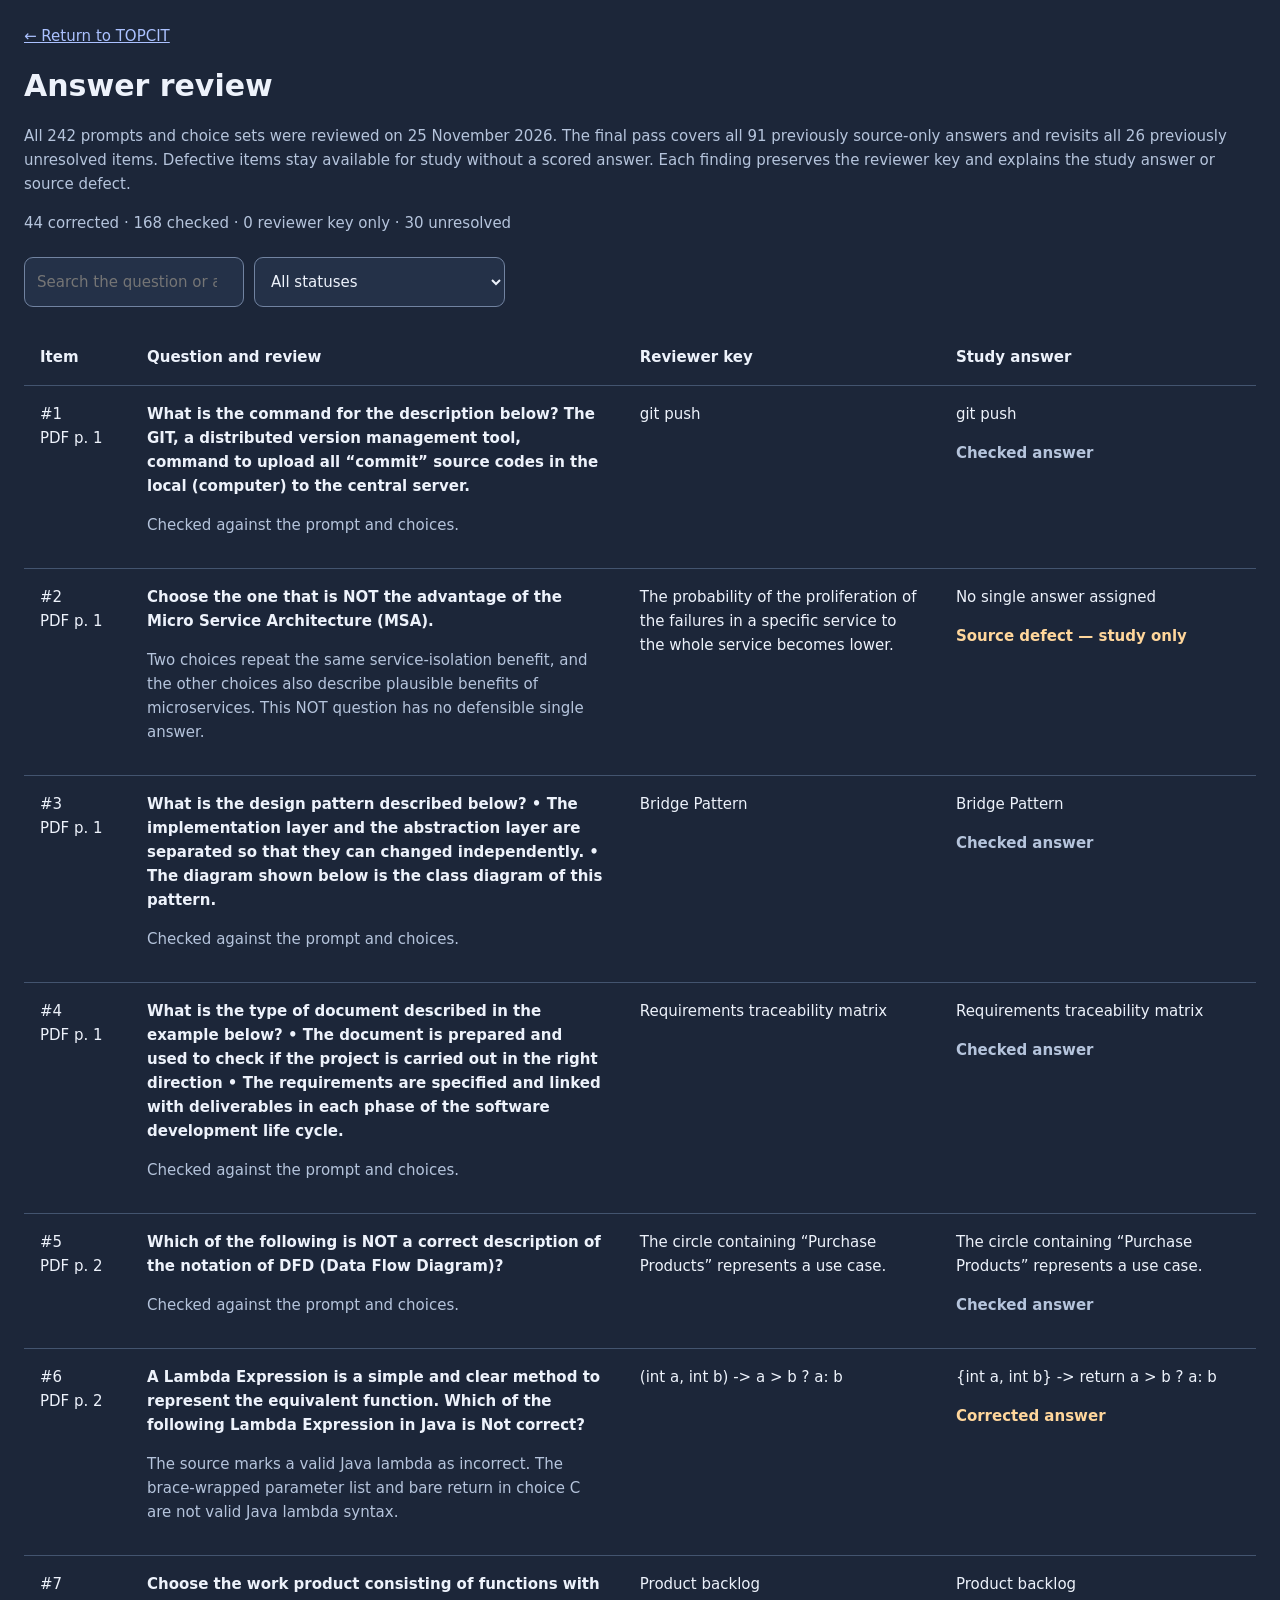
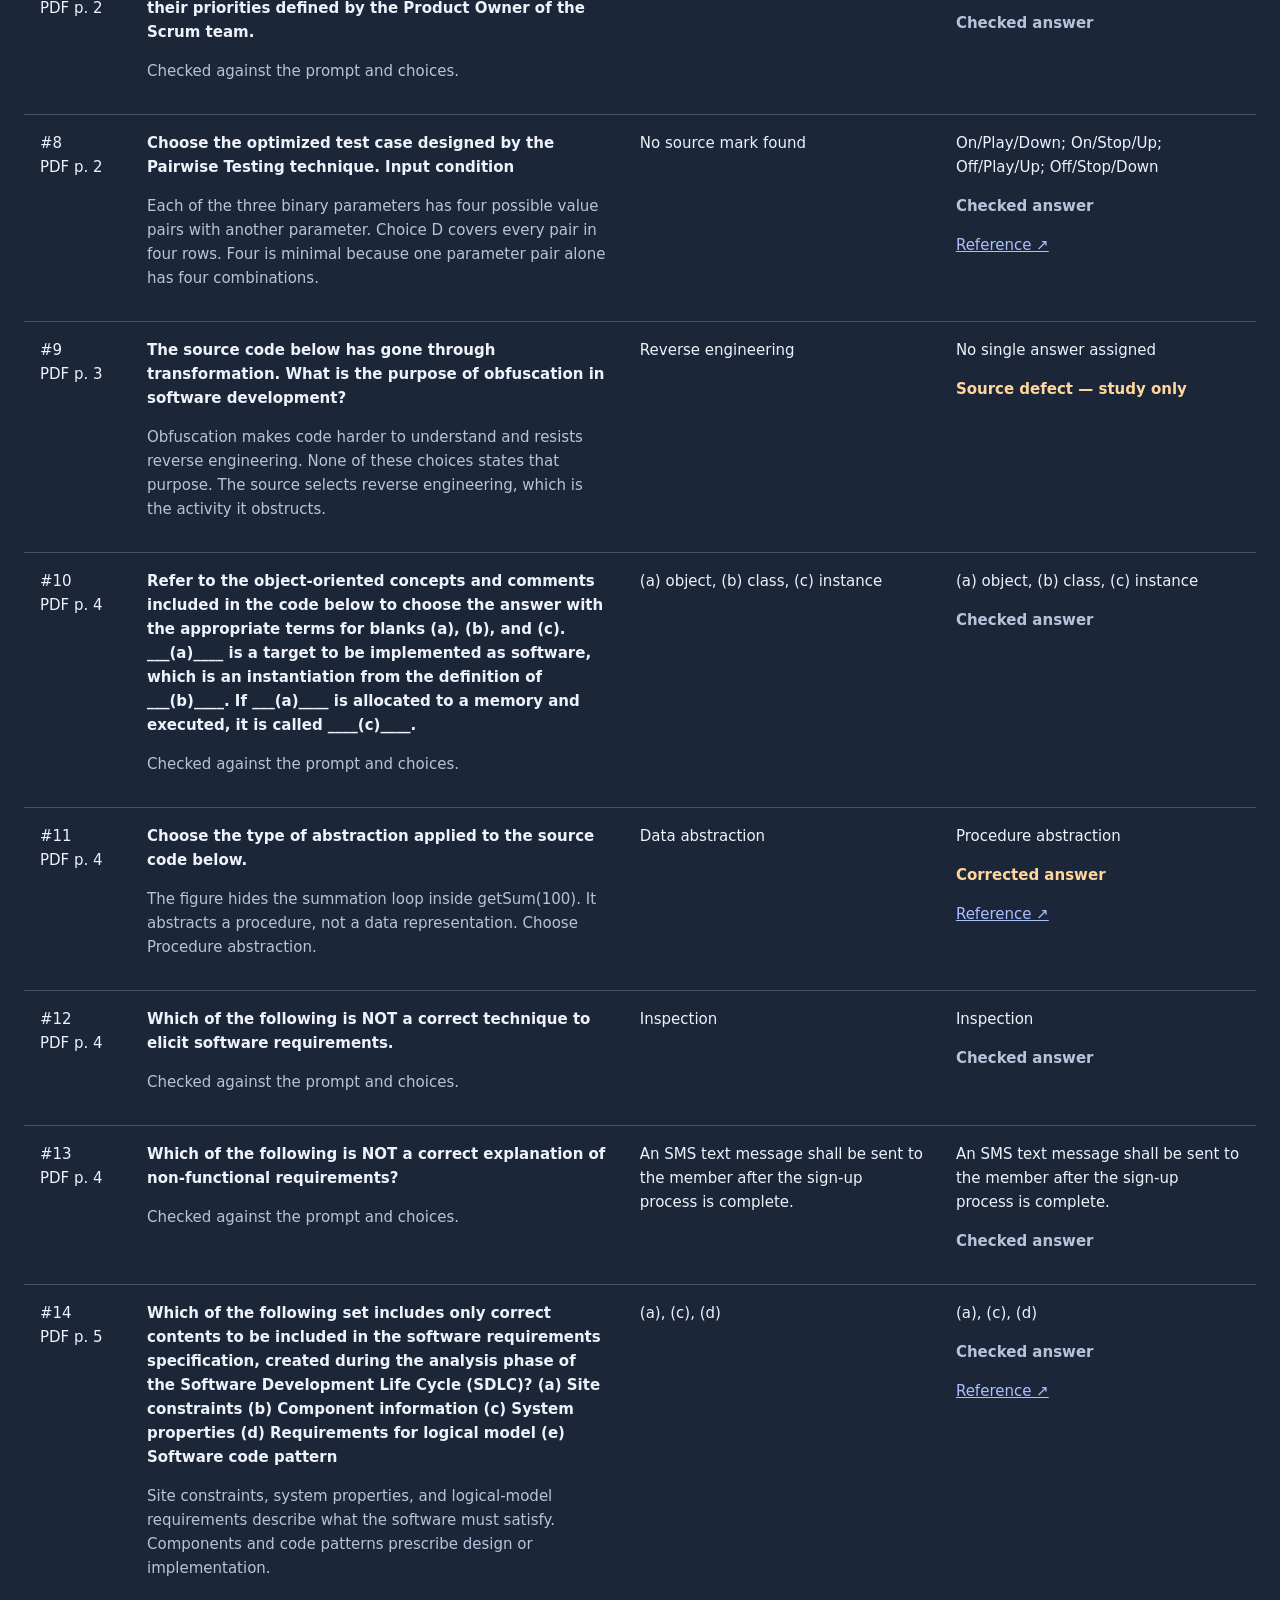
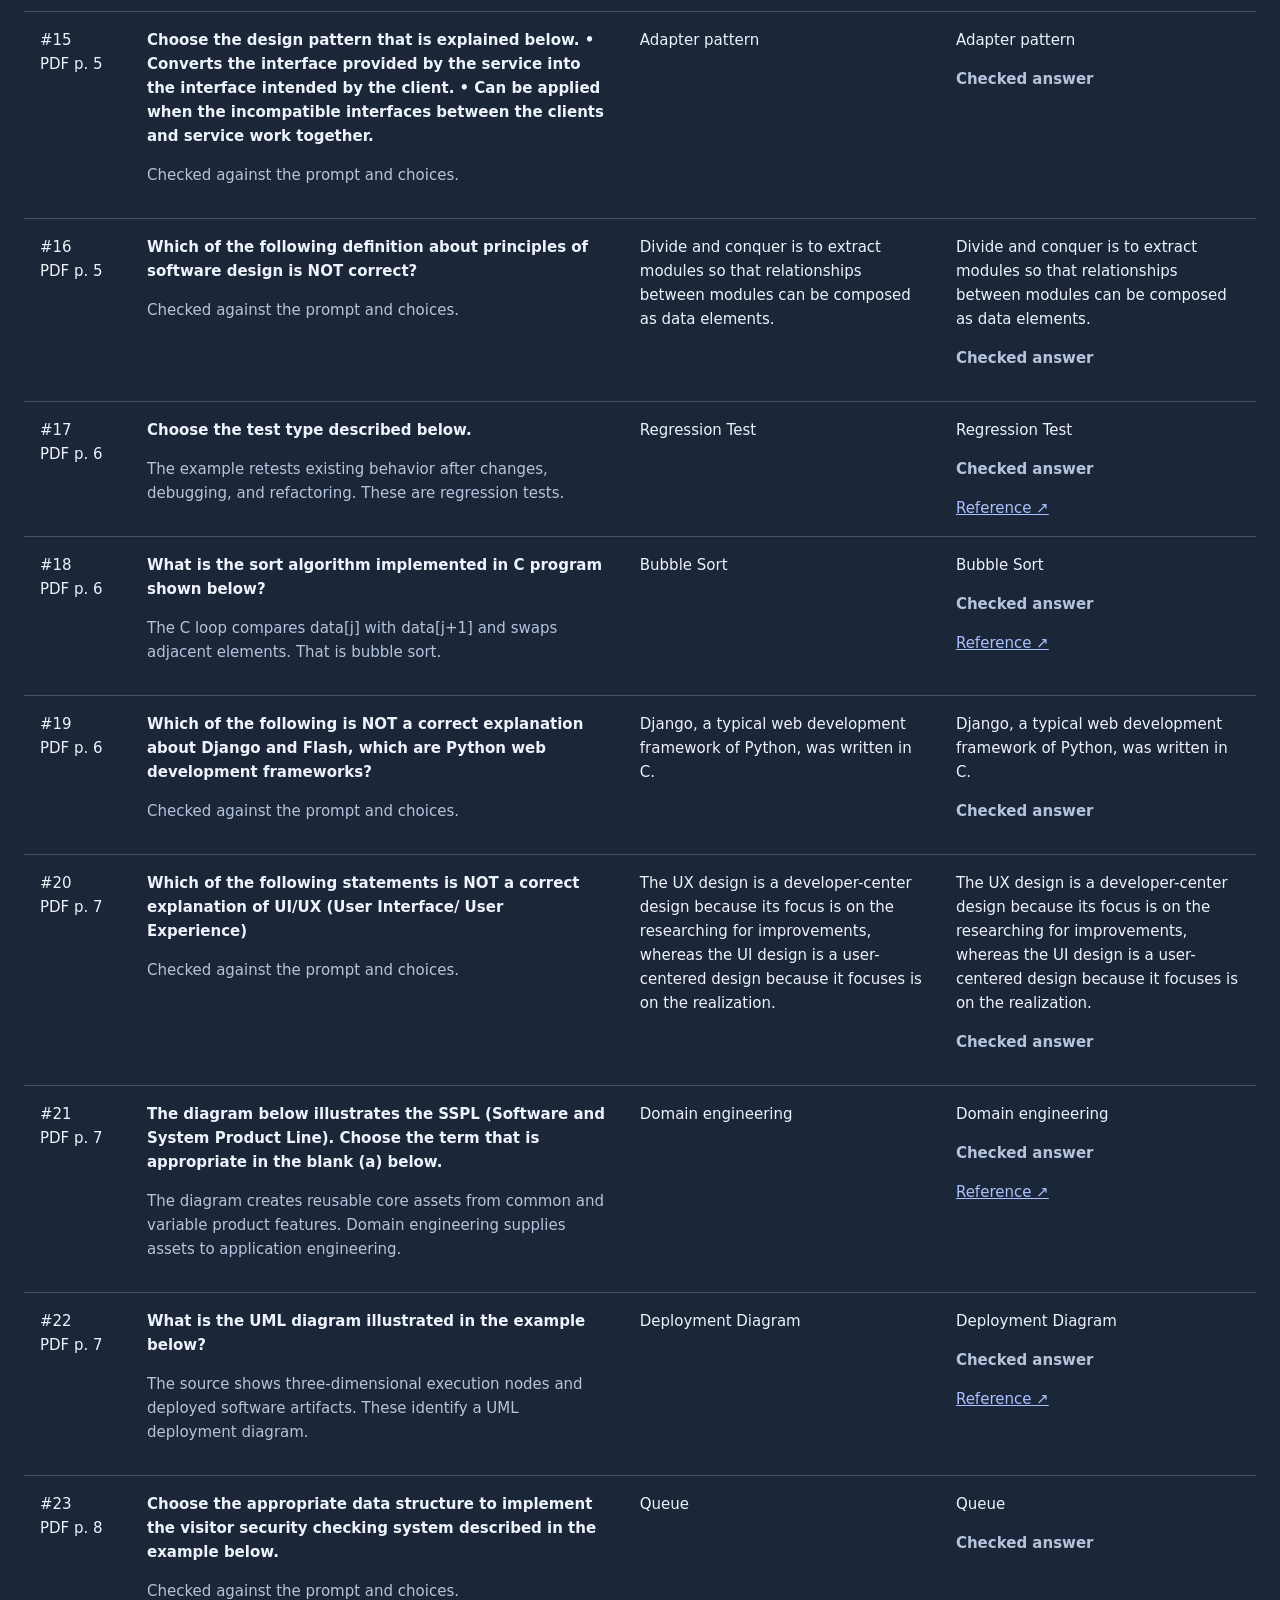
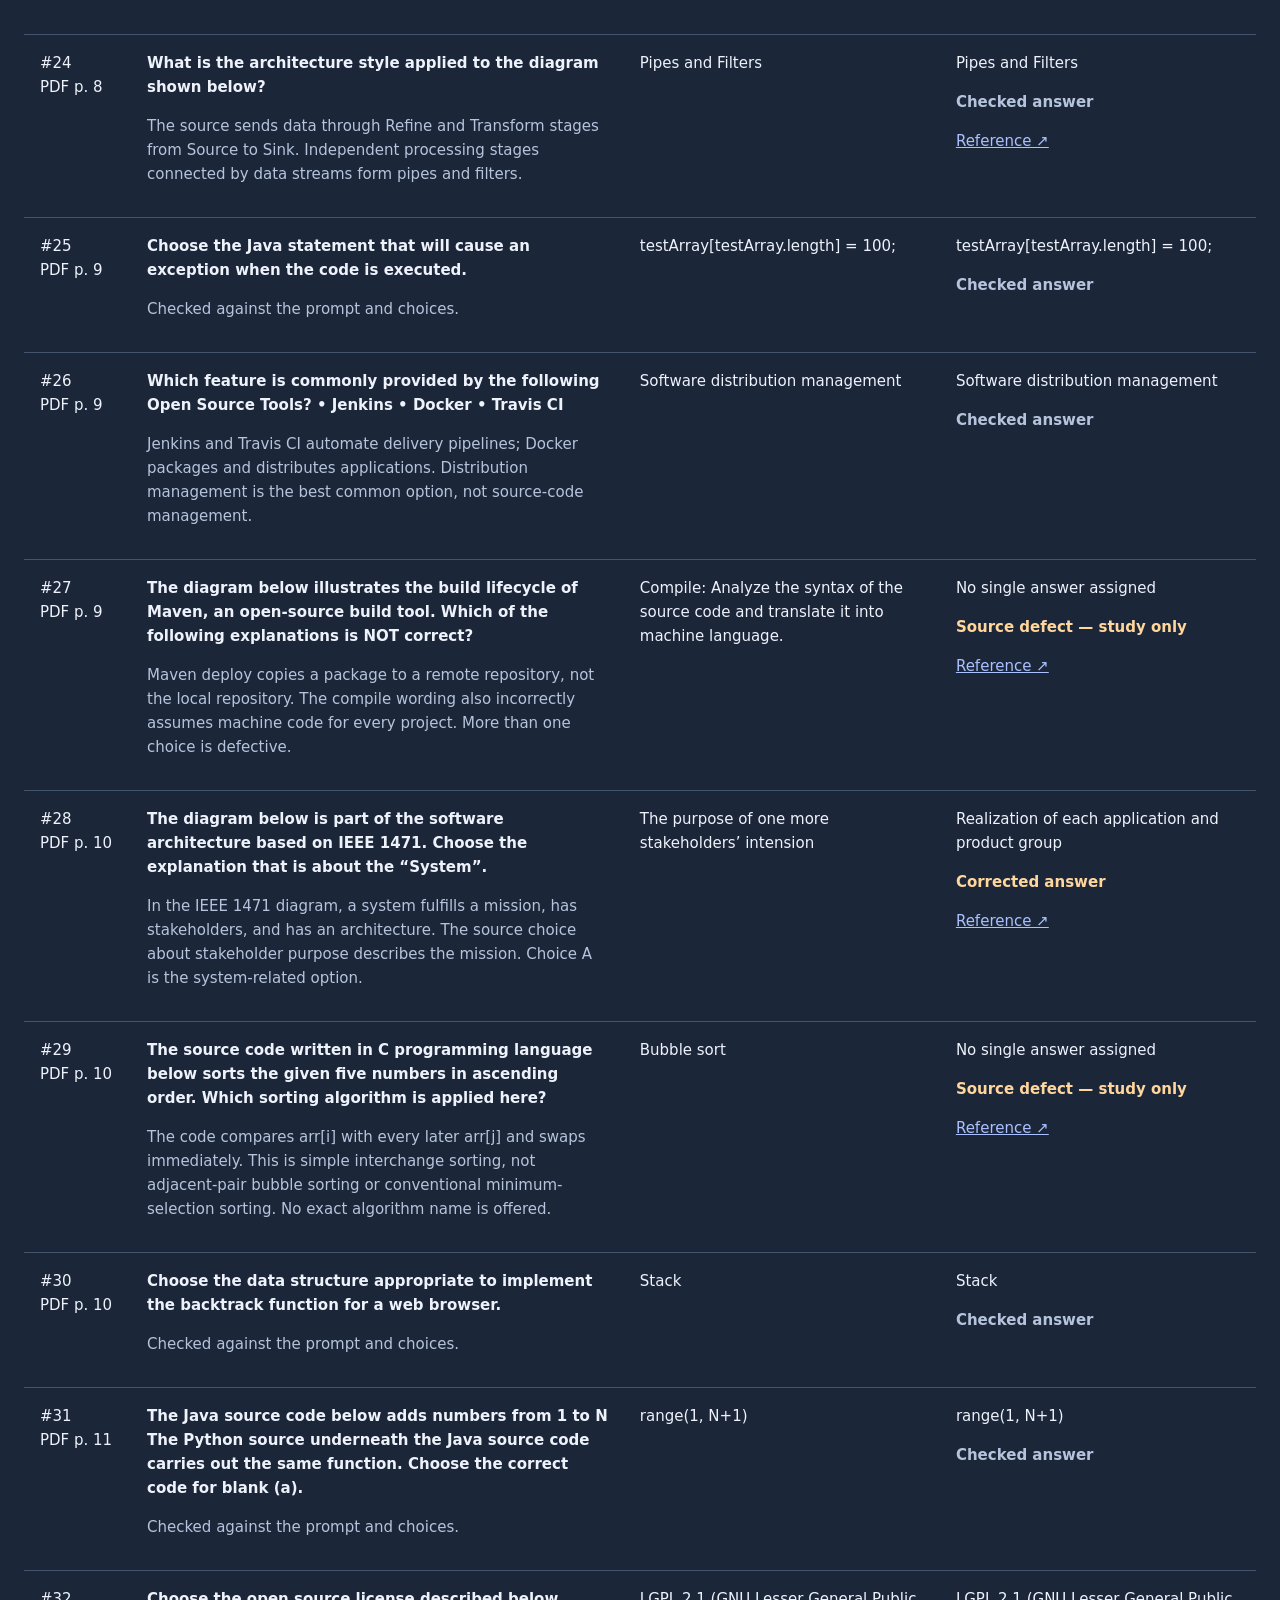
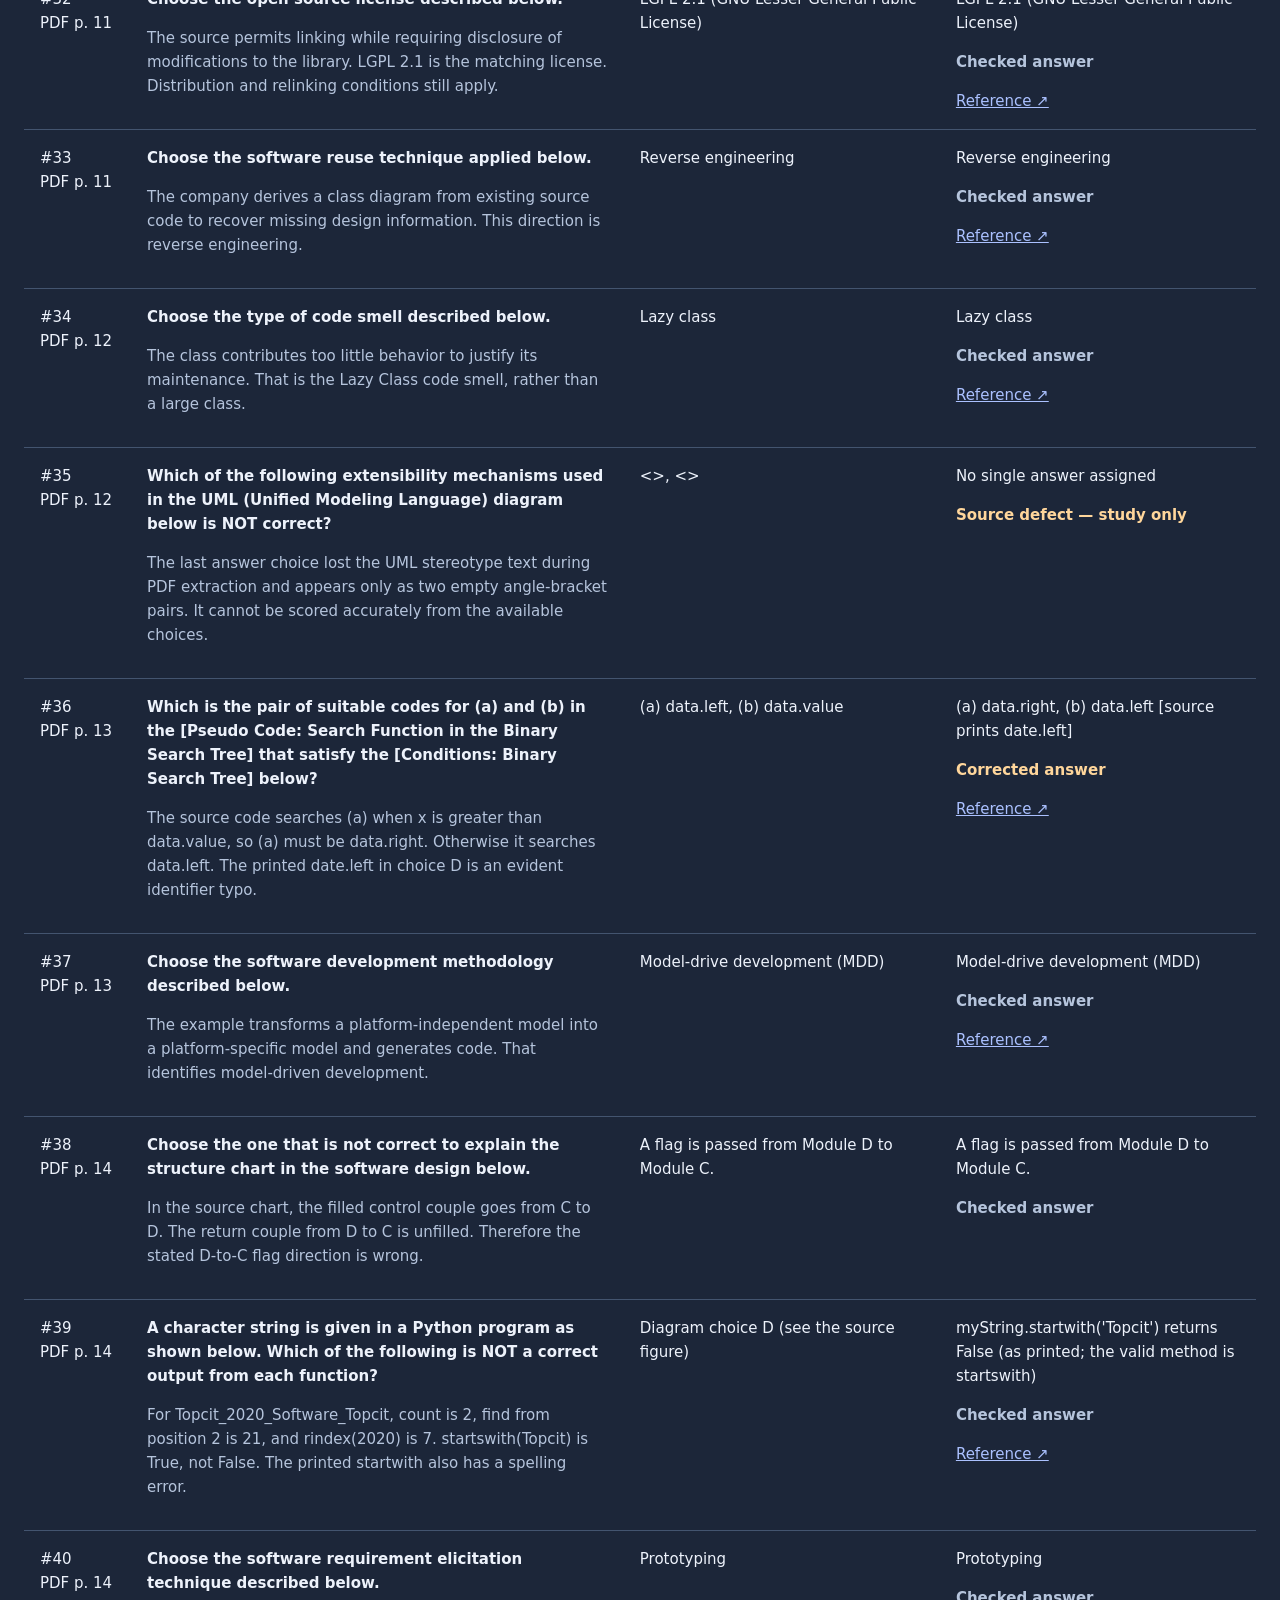
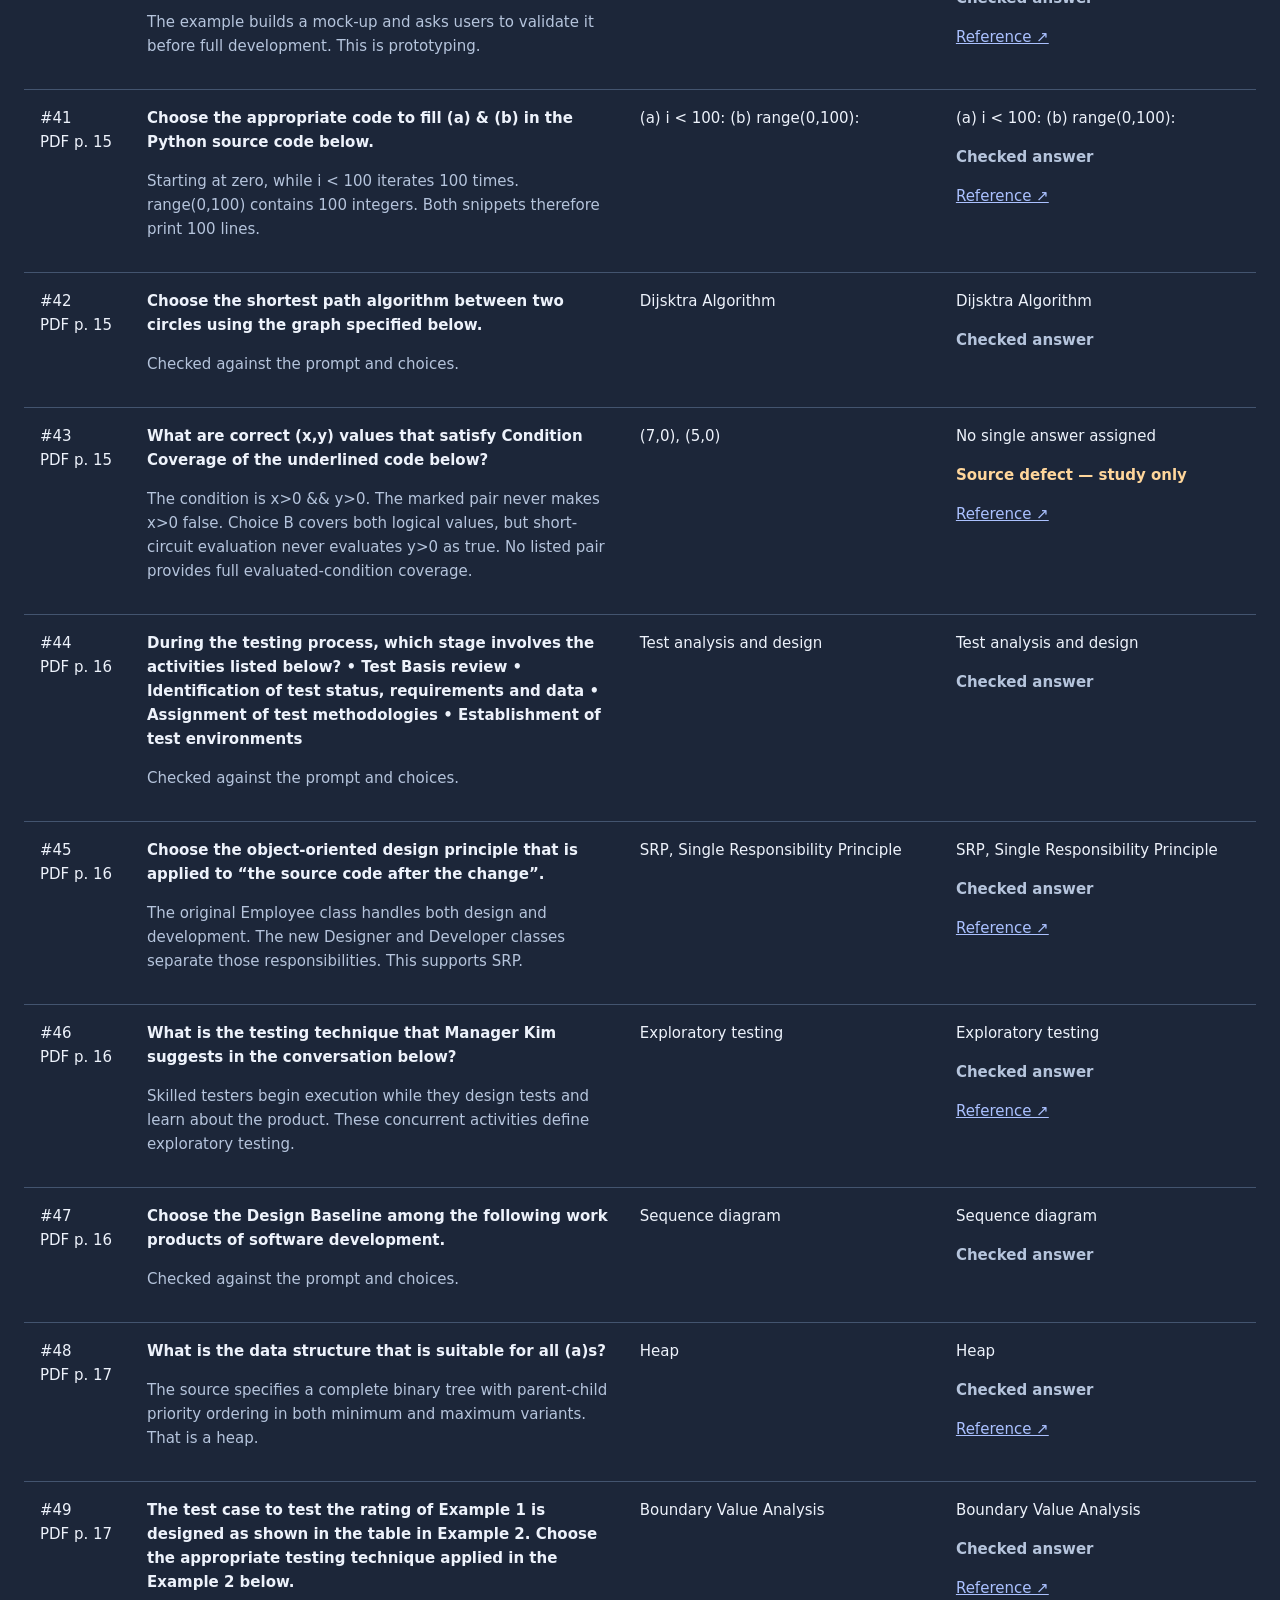
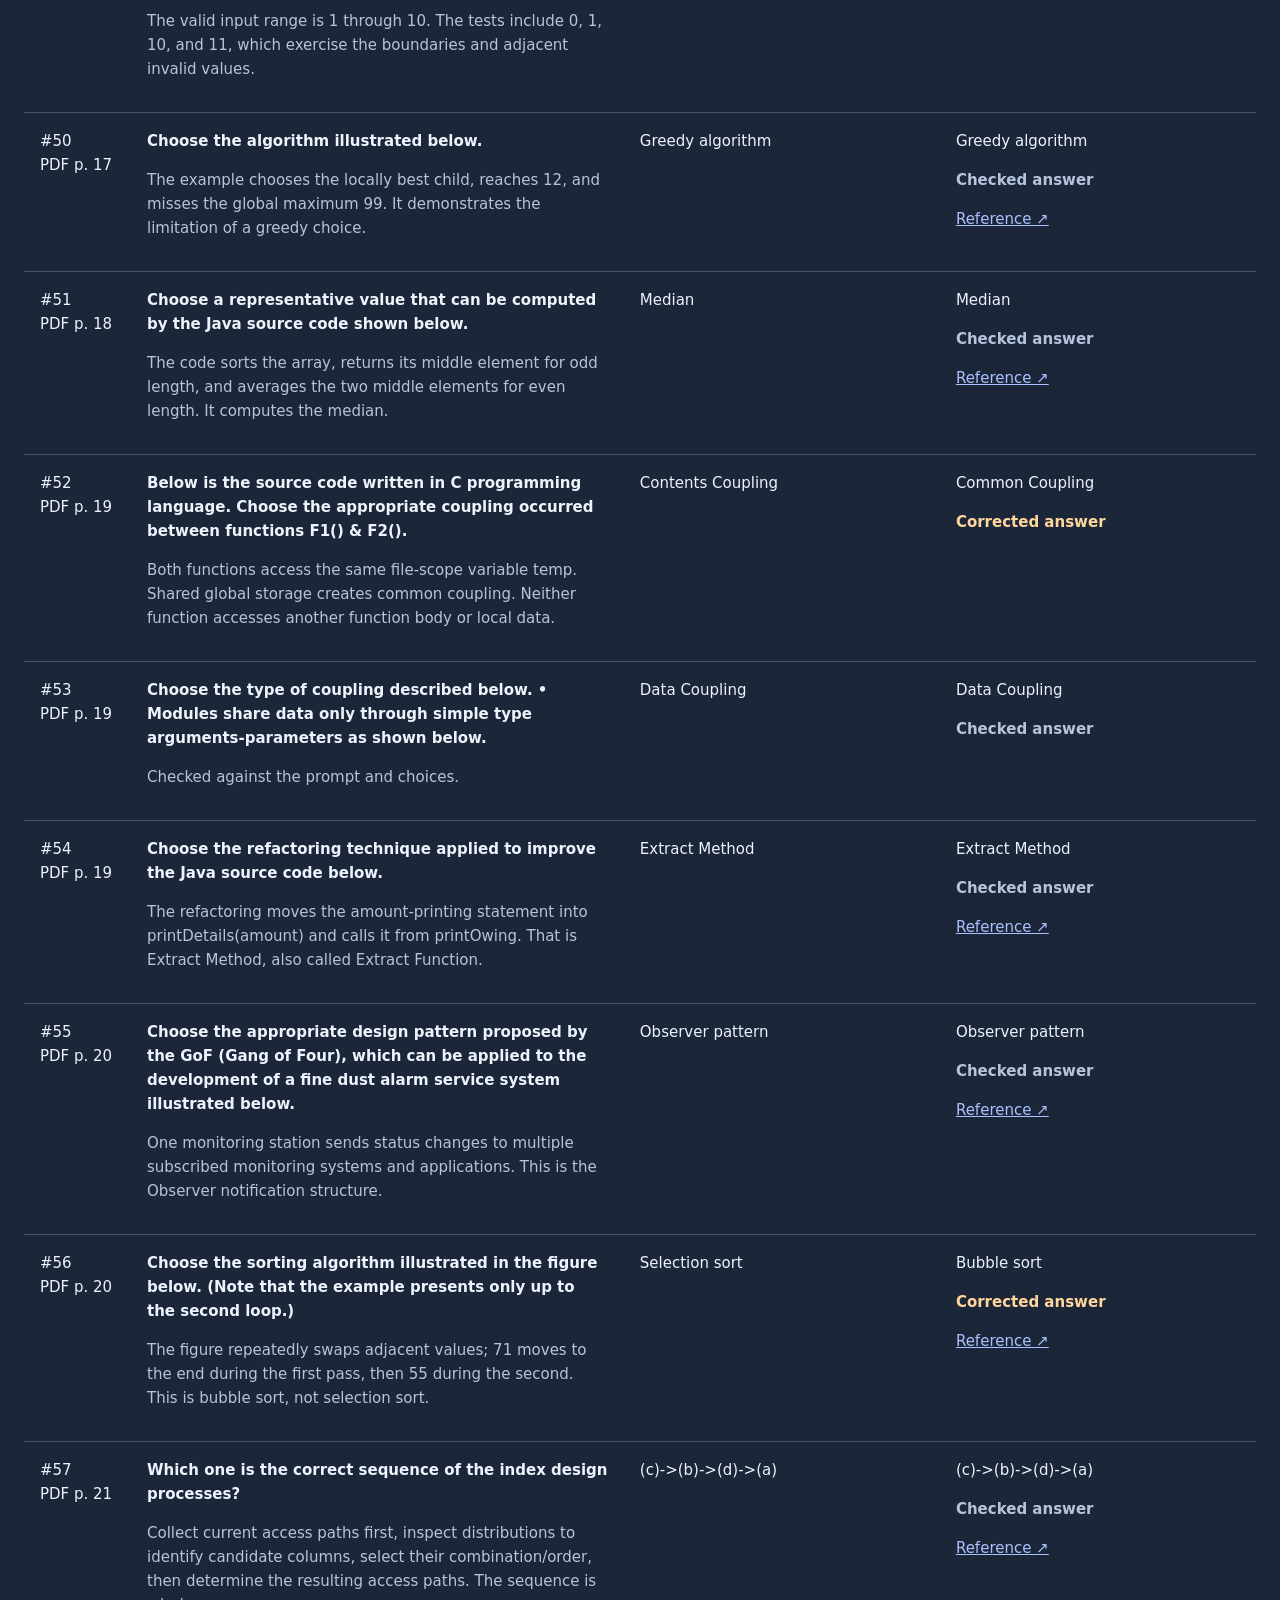
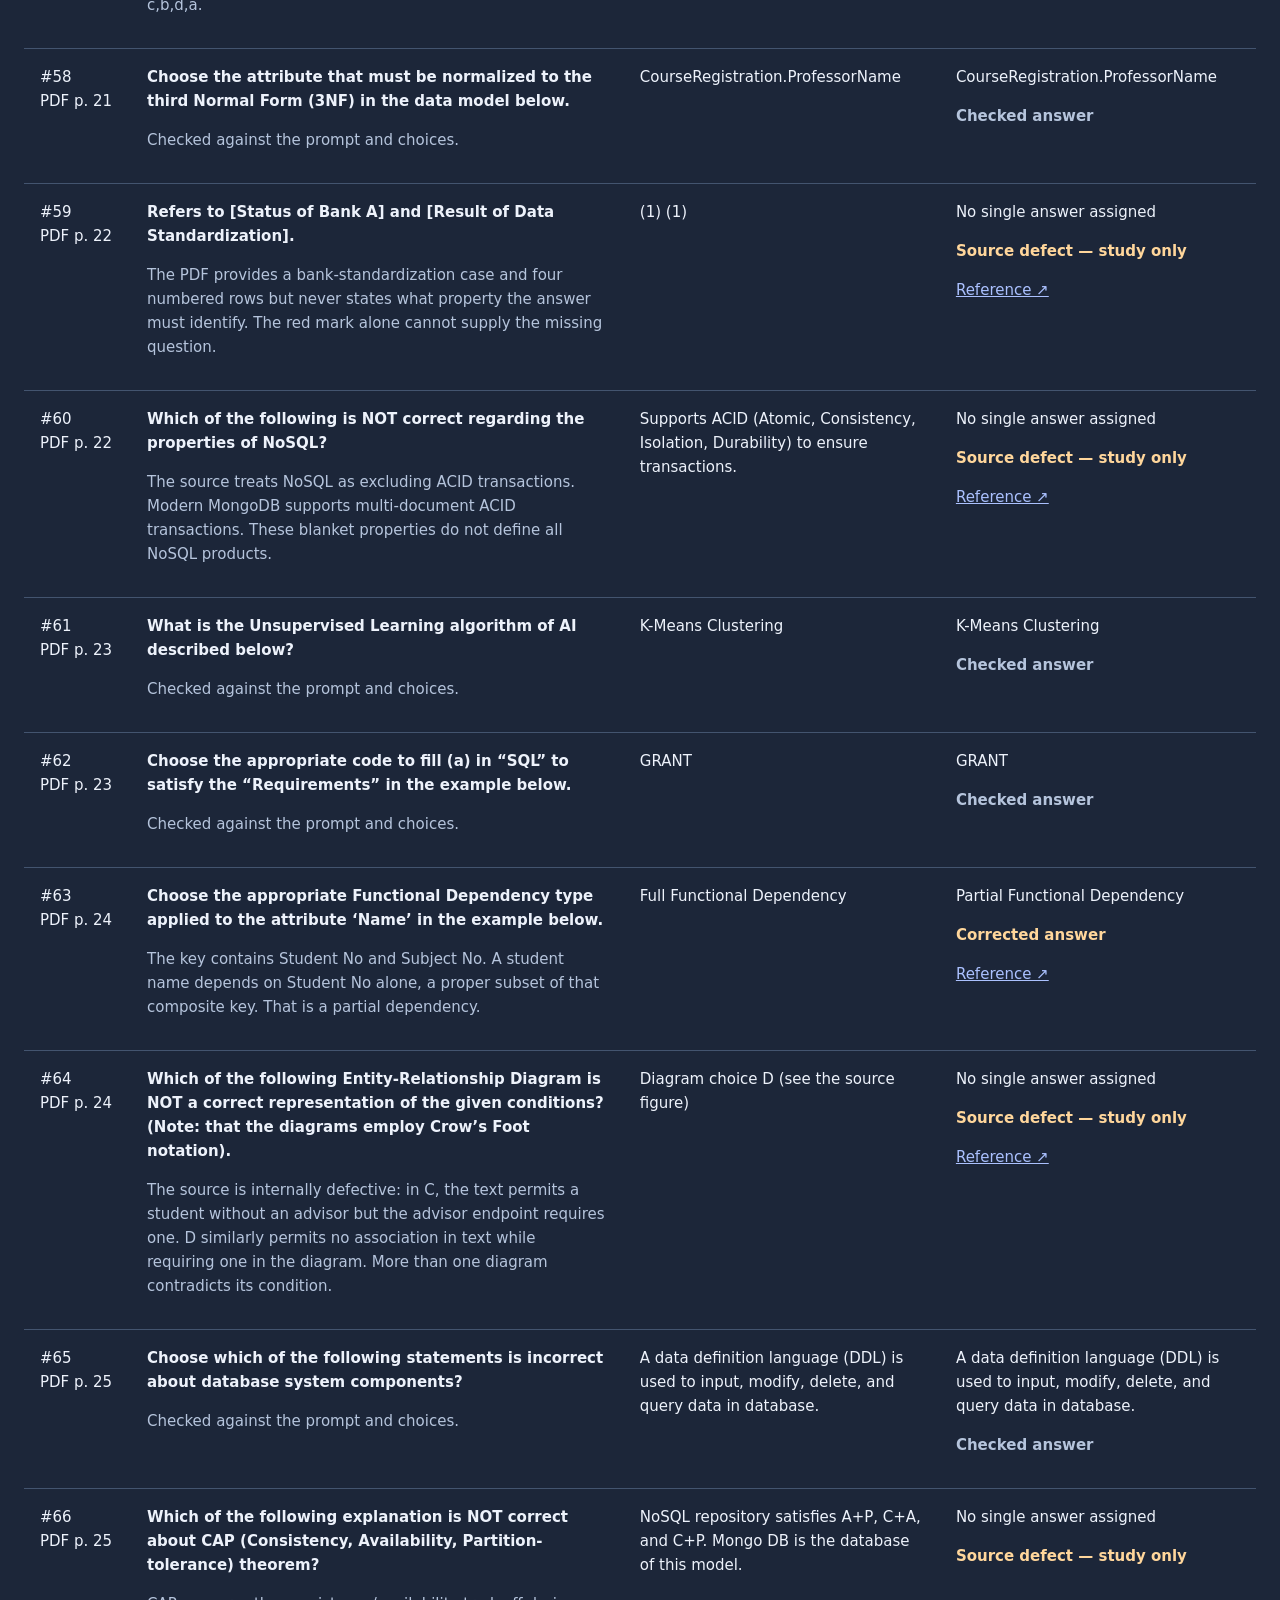
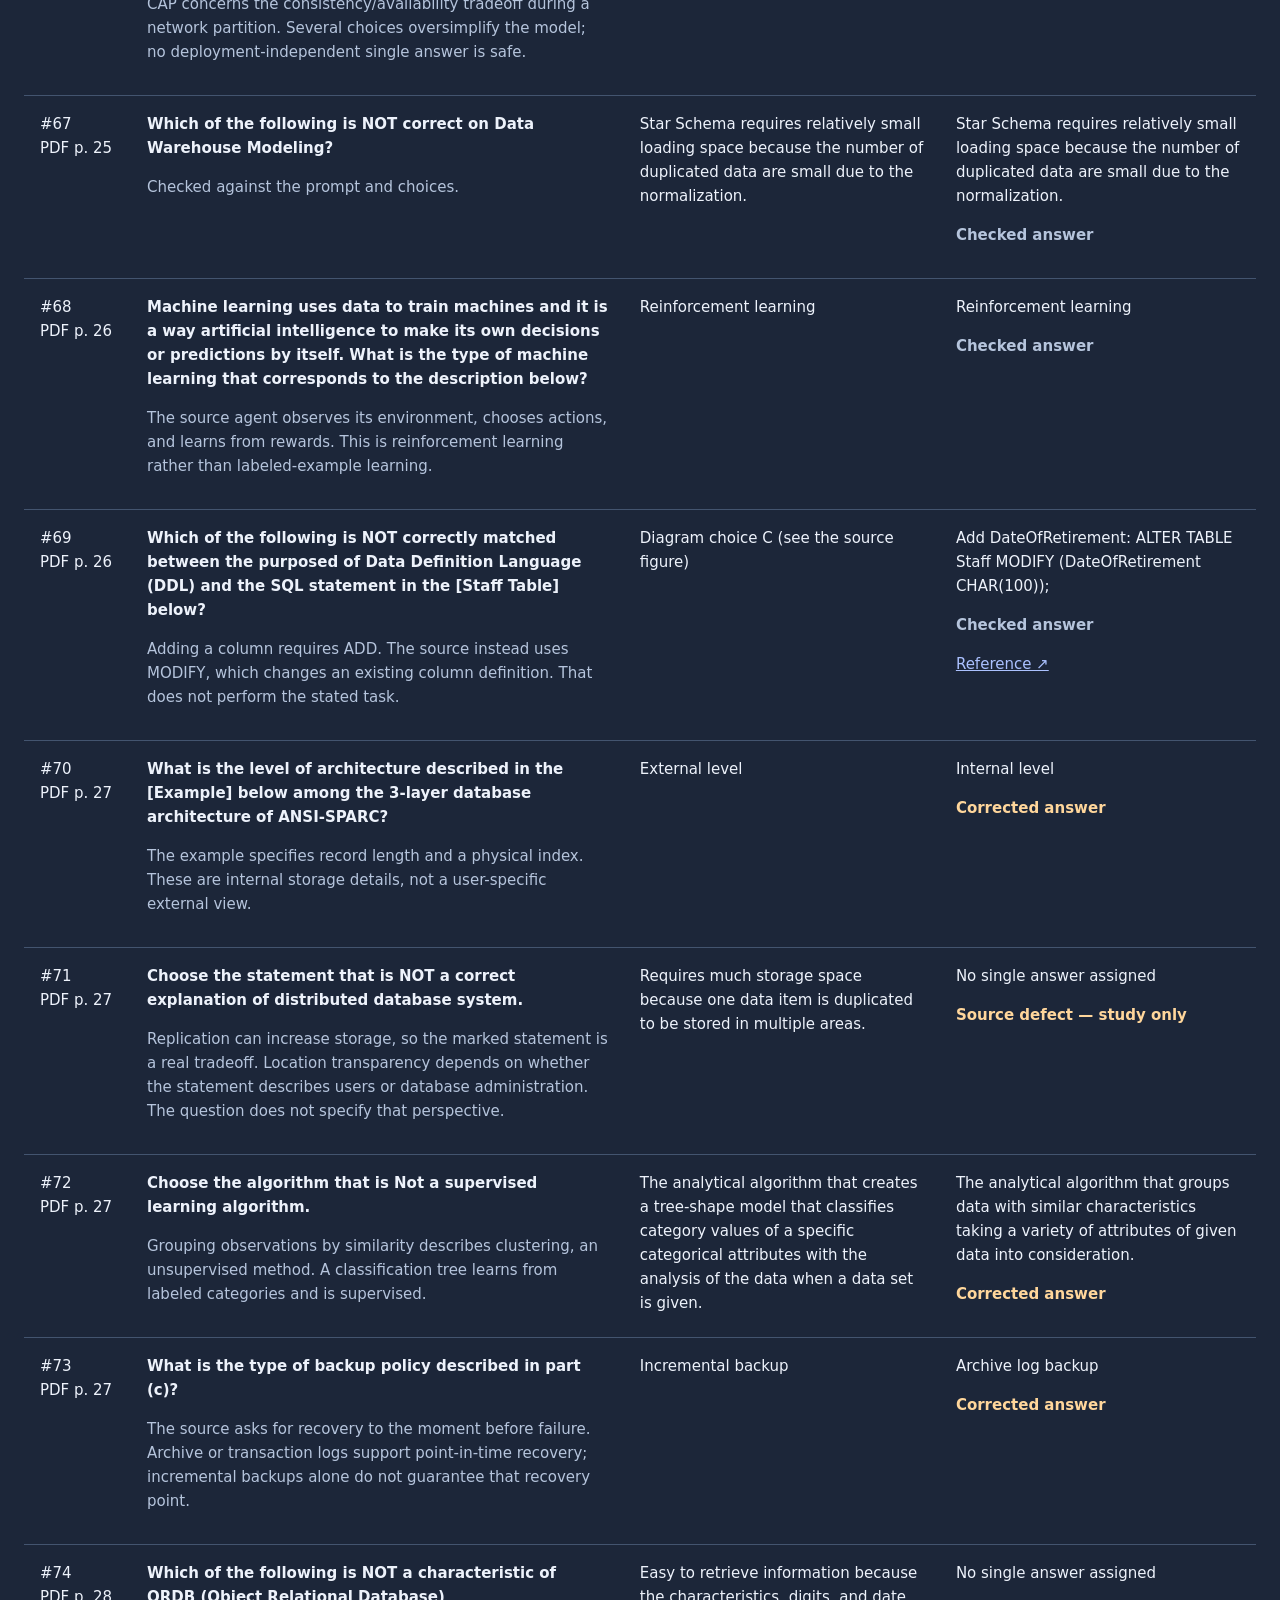
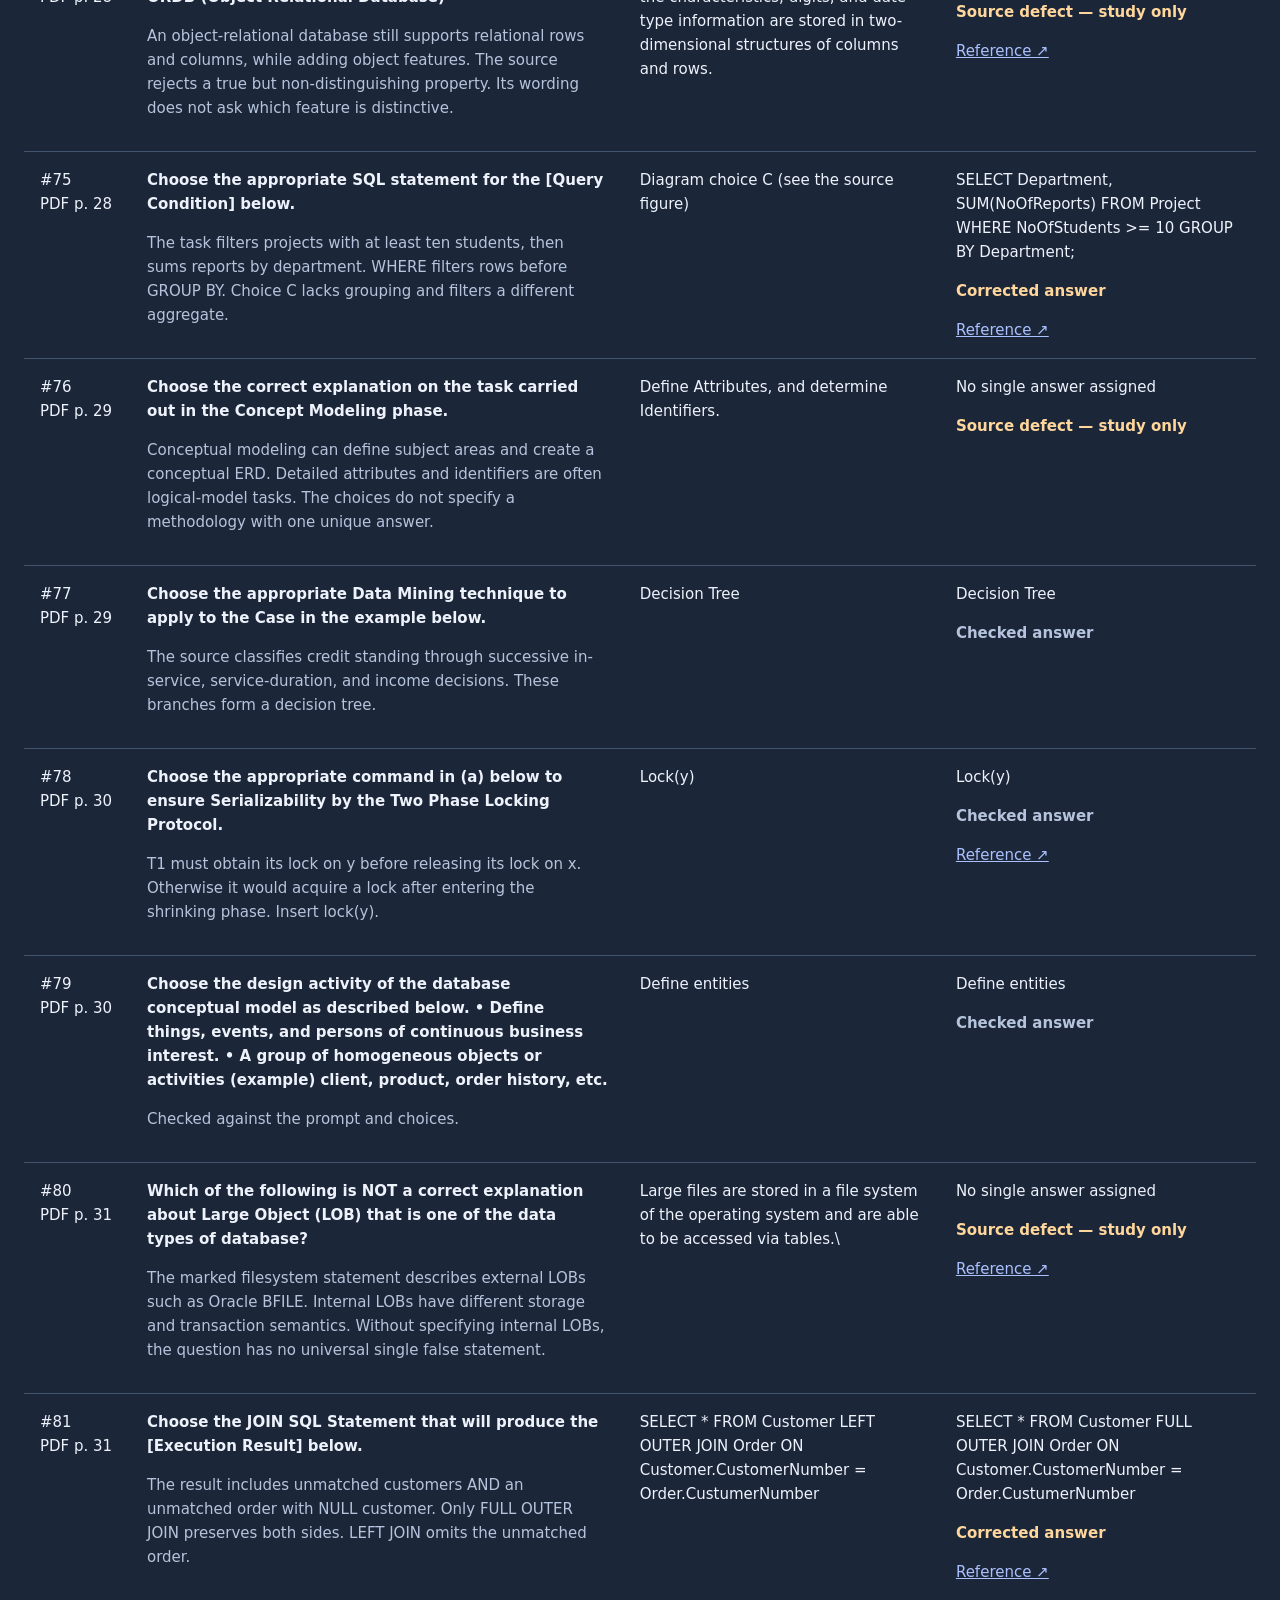
==== commit c4db4732: "Refine responsive study design and complete remaining answer review" ====
--- a/answer-review.html
+++ b/answer-review.html
@@ -1 +1 @@
-<!doctype html><html lang="en"><meta charset="utf-8"><meta name="viewport" content="width=device-width,initial-scale=1"><title>TOPCIT answer review</title><style>body{margin:0;background:#1c2639;color:#edf2fb;font:15px/1.6 system-ui}main{max-width:1250px;margin:auto;padding:24px}a{color:#abc1ff}h1{line-height:1.2}p{color:#b5c4dc}table{width:100%;border-collapse:collapse}td,th{text-align:left;padding:16px;border-bottom:1px solid #43546f;vertical-align:top}td:first-child{min-width:75px}td:nth-child(2){width:40%}input,select{background:#243148;color:#edf2fb;padding:12px;border:1px solid #7183a1;border-radius:9px;font:inherit;max-width:100%;box-sizing:border-box}.filters{display:flex;flex-wrap:wrap;gap:10px;margin:22px 0}tr[data-status=corrected] td:last-child strong,tr[data-status=unresolved] td:last-child strong{color:#ffd69b}a:focus-visible,input:focus-visible,select:focus-visible{outline:3px solid #ffb095;outline-offset:4px}[hidden]{display:none!important}@media(max-width:650px){main{padding:16px}table,tbody,tr,td{display:block}thead{display:none}tr{margin-bottom:24px;background:#243148;border-radius:14px;padding:8px}td{width:auto!important;padding:10px;border:0}td:nth-child(3):before{content:'Reviewer key: ';font-weight:700}td:nth-child(4):before{content:'Study answer: ';font-weight:700}}</style><main><a href="./">← Return to TOPCIT</a><h1>Answer review</h1><p>All 242 prompts and choice sets were screened on 25 November 2026. Source-only items still need independent verification. Checked labels do not mean official TOPCIT endorsement.</p><p>30 corrected · 95 checked · 91 reviewer key only · 26 unresolved</p><div class="filters"><input id="search" type="search" placeholder="Search the question or answer" aria-label="Search audit"><select id="status" aria-label="Filter status"><option value="all">All statuses</option><option value="corrected">Corrected</option><option value="verified">Checked</option><option value="source">Reviewer key only</option><option value="unresolved">Unresolved</option></select></div><table><thead><tr><th>Item</th><th>Question and review</th><th>Reviewer key</th><th>Study answer</th></tr></thead><tbody><tr data-status="verified"><td>#1<br>PDF p. 1</td><td><b>What is the command for the description below? The GIT, a distributed version management tool, command to upload all “commit” source codes in the local (computer) to the central server.</b><p>Checked against the prompt and choices.</p></td><td>git push</td><td>git push<p><strong>Checked answer</strong></p></td></tr><tr data-status="unresolved"><td>#2<br>PDF p. 1</td><td><b>Choose the one that is NOT the advantage of the Micro Service Architecture (MSA).</b><p>Two choices repeat the same service-isolation benefit, and the other choices also describe plausible benefits of microservices. This NOT question has no defensible single answer.</p></td><td>The probability of the proliferation of the failures in a specific service to the whole service becomes lower.</td><td>No single answer assigned<p><strong>Unresolved — study only</strong></p></td></tr><tr data-status="verified"><td>#3<br>PDF p. 1</td><td><b>What is the design pattern described below? • The implementation layer and the abstraction layer are separated so that they can changed independently. • The diagram shown below is the class diagram of this pattern.</b><p>Checked against the prompt and choices.</p></td><td>Bridge Pattern</td><td>Bridge Pattern<p><strong>Checked answer</strong></p></td></tr><tr data-status="verified"><td>#4<br>PDF p. 1</td><td><b>What is the type of document described in the example below? • The document is prepared and used to check if the project is carried out in the right direction • The requirements are specified and linked with deliverables in each phase of the software development life cycle.</b><p>Checked against the prompt and choices.</p></td><td>Requirements traceability matrix</td><td>Requirements traceability matrix<p><strong>Checked answer</strong></p></td></tr><tr data-status="verified"><td>#5<br>PDF p. 2</td><td><b>Which of the following is NOT a correct description of the notation of DFD (Data Flow Diagram)?</b><p>Checked against the prompt and choices.</p></td><td>The circle containing “Purchase Products” represents a use case.</td><td>The circle containing “Purchase Products” represents a use case.<p><strong>Checked answer</strong></p></td></tr><tr data-status="corrected"><td>#6<br>PDF p. 2</td><td><b>A Lambda Expression is a simple and clear method to represent the equivalent function. Which of the following Lambda Expression in Java is Not correct?</b><p>The source marks a valid Java lambda as incorrect. The brace-wrapped parameter list and bare return in choice C are not valid Java lambda syntax.</p></td><td>(int a, int b) -&gt; a &gt; b ? a: b</td><td>{int a, int b} -&gt; return a &gt; b ? a: b<p><strong>Corrected answer</strong></p></td></tr><tr data-status="verified"><td>#7<br>PDF p. 2</td><td><b>Choose the work product consisting of functions with their priorities defined by the Product Owner of the Scrum team.</b><p>Checked against the prompt and choices.</p></td><td>Product backlog</td><td>Product backlog<p><strong>Checked answer</strong></p></td></tr><tr data-status="unresolved"><td>#8<br>PDF p. 2</td><td><b>Choose the optimized test case designed by the Pairwise Testing technique. Input condition</b><p>The choices or source key are incomplete. No single answer is assigned for scoring.</p></td><td>No source mark found</td><td>No single answer assigned<p><strong>Unresolved — study only</strong></p></td></tr><tr data-status="unresolved"><td>#9<br>PDF p. 3</td><td><b>The source code below has gone through transformation. What is the purpose of obfuscation in software development?</b><p>Obfuscation makes code harder to understand and resists reverse engineering. None of these choices states that purpose. The source selects reverse engineering, which is the activity it obstructs.</p></td><td>Reverse engineering</td><td>No single answer assigned<p><strong>Unresolved — study only</strong></p></td></tr><tr data-status="verified"><td>#10<br>PDF p. 4</td><td><b>Refer to the object-oriented concepts and comments included in the code below to choose the answer with the appropriate terms for blanks (a), (b), and (c). ___(a)____ is a target to be implemented as software, which is an instantiation from the definition of ___(b)____. If ___(a)____ is allocated to a memory and executed, it is called ____(c)____.</b><p>Checked against the prompt and choices.</p></td><td>(a) object, (b) class, (c) instance</td><td>(a) object, (b) class, (c) instance<p><strong>Checked answer</strong></p></td></tr><tr data-status="source"><td>#11<br>PDF p. 4</td><td><b>Choose the type of abstraction applied to the source code below.</b><p>Source answer retained. This item still needs independent verification of its diagram or contextual claim.</p></td><td>Data abstraction</td><td>Data abstraction<p><strong>Reviewer key only</strong></p></td></tr><tr data-status="verified"><td>#12<br>PDF p. 4</td><td><b>Which of the following is NOT a correct technique to elicit software requirements.</b><p>Checked against the prompt and choices.</p></td><td>Inspection</td><td>Inspection<p><strong>Checked answer</strong></p></td></tr><tr data-status="verified"><td>#13<br>PDF p. 4</td><td><b>Which of the following is NOT a correct explanation of non-functional requirements?</b><p>Checked against the prompt and choices.</p></td><td>An SMS text message shall be sent to the member after the sign-up process is complete.</td><td>An SMS text message shall be sent to the member after the sign-up process is complete.<p><strong>Checked answer</strong></p></td></tr><tr data-status="source"><td>#14<br>PDF p. 5</td><td><b>Which of the following set includes only correct contents to be included in the software requirements specification, created during the analysis phase of the Software Development Life Cycle (SDLC)? (a) Site constraints (b) Component information (c) System properties (d) Requirements for logical model (e) Software code pattern</b><p>Source answer retained. This item still needs independent verification of its diagram or contextual claim.</p></td><td>(a), (c), (d)</td><td>(a), (c), (d)<p><strong>Reviewer key only</strong></p></td></tr><tr data-status="verified"><td>#15<br>PDF p. 5</td><td><b>Choose the design pattern that is explained below. • Converts the interface provided by the service into the interface intended by the client. • Can be applied when the incompatible interfaces between the clients and service work together.</b><p>Checked against the prompt and choices.</p></td><td>Adapter pattern</td><td>Adapter pattern<p><strong>Checked answer</strong></p></td></tr><tr data-status="verified"><td>#16<br>PDF p. 5</td><td><b>Which of the following definition about principles of software design is NOT correct?</b><p>Checked against the prompt and choices.</p></td><td>Divide and conquer is to extract modules so that relationships between modules can be composed as data elements.</td><td>Divide and conquer is to extract modules so that relationships between modules can be composed as data elements.<p><strong>Checked answer</strong></p></td></tr><tr data-status="source"><td>#17<br>PDF p. 6</td><td><b>Choose the test type described below.</b><p>Source answer retained. This item still needs independent verification of its diagram or contextual claim.</p></td><td>Regression Test</td><td>Regression Test<p><strong>Reviewer key only</strong></p></td></tr><tr data-status="source"><td>#18<br>PDF p. 6</td><td><b>What is the sort algorithm implemented in C program shown below?</b><p>Source answer retained. This item still needs independent verification of its diagram or contextual claim.</p></td><td>Bubble Sort</td><td>Bubble Sort<p><strong>Reviewer key only</strong></p></td></tr><tr data-status="verified"><td>#19<br>PDF p. 6</td><td><b>Which of the following is NOT a correct explanation about Django and Flash, which are Python web development frameworks?</b><p>Checked against the prompt and choices.</p></td><td>Django, a typical web development framework of Python, was written in C.</td><td>Django, a typical web development framework of Python, was written in C.<p><strong>Checked answer</strong></p></td></tr><tr data-status="verified"><td>#20<br>PDF p. 7</td><td><b>Which of the following statements is NOT a correct explanation of UI/UX (User Interface/ User Experience)</b><p>Checked against the prompt and choices.</p></td><td>The UX design is a developer-center design because its focus is on the researching for improvements, whereas the UI design is a user- centered design because it focuses is on the realization.</td><td>The UX design is a developer-center design because its focus is on the researching for improvements, whereas the UI design is a user- centered design because it focuses is on the realization.<p><strong>Checked answer</strong></p></td></tr><tr data-status="source"><td>#21<br>PDF p. 7</td><td><b>The diagram below illustrates the SSPL (Software and System Product Line). Choose the term that is appropriate in the blank (a) below.</b><p>Source answer retained. This item still needs independent verification of its diagram or contextual claim.</p></td><td>Domain engineering</td><td>Domain engineering<p><strong>Reviewer key only</strong></p></td></tr><tr data-status="source"><td>#22<br>PDF p. 7</td><td><b>What is the UML diagram illustrated in the example below?</b><p>Source answer retained. This item still needs independent verification of its diagram or contextual claim.</p></td><td>Deployment Diagram</td><td>Deployment Diagram<p><strong>Reviewer key only</strong></p></td></tr><tr data-status="verified"><td>#23<br>PDF p. 8</td><td><b>Choose the appropriate data structure to implement the visitor security checking system described in the example below.</b><p>Checked against the prompt and choices.</p></td><td>Queue</td><td>Queue<p><strong>Checked answer</strong></p></td></tr><tr data-status="source"><td>#24<br>PDF p. 8</td><td><b>What is the architecture style applied to the diagram shown below?</b><p>Source answer retained. This item still needs independent verification of its diagram or contextual claim.</p></td><td>Pipes and Filters</td><td>Pipes and Filters<p><strong>Reviewer key only</strong></p></td></tr><tr data-status="verified"><td>#25<br>PDF p. 9</td><td><b>Choose the Java statement that will cause an exception when the code is executed.</b><p>Checked against the prompt and choices.</p></td><td>testArray[testArray.length] = 100;</td><td>testArray[testArray.length] = 100;<p><strong>Checked answer</strong></p></td></tr><tr data-status="source"><td>#26<br>PDF p. 9</td><td><b>Which feature is commonly provided by the following Open Source Tools? • Jenkins • Docker • Travis CI</b><p>Source answer retained. This item still needs independent verification of its diagram or contextual claim.</p></td><td>Software distribution management</td><td>Software distribution management<p><strong>Reviewer key only</strong></p></td></tr><tr data-status="unresolved"><td>#27<br>PDF p. 9</td><td><b>The diagram below illustrates the build lifecycle of Maven, an open-source build tool. Which of the following explanations is NOT correct?</b><p>Maven deploy copies a package to a remote repository, not the local repository. The compile wording also incorrectly assumes machine code for every project. More than one choice is defective.</p></td><td>Compile: Analyze the syntax of the source code and translate it into machine language.</td><td>No single answer assigned<p><strong>Unresolved — study only</strong></p><a href="https://maven.apache.org/guides/introduction/introduction-to-the-lifecycle.html" target="_blank" rel="noopener">Reference ↗</a> </td></tr><tr data-status="source"><td>#28<br>PDF p. 10</td><td><b>The diagram below is part of the software architecture based on IEEE 1471. Choose the explanation that is about the “System”.</b><p>Source answer retained. This item still needs independent verification of its diagram or contextual claim.</p></td><td>The purpose of one more stakeholders’ intension</td><td>The purpose of one more stakeholders’ intension<p><strong>Reviewer key only</strong></p></td></tr><tr data-status="source"><td>#29<br>PDF p. 10</td><td><b>The source code written in C programming language below sorts the given five numbers in ascending order. Which sorting algorithm is applied here?</b><p>Source answer retained. This item still needs independent verification of its diagram or contextual claim.</p></td><td>Bubble sort</td><td>Bubble sort<p><strong>Reviewer key only</strong></p></td></tr><tr data-status="verified"><td>#30<br>PDF p. 10</td><td><b>Choose the data structure appropriate to implement the backtrack function for a web browser.</b><p>Checked against the prompt and choices.</p></td><td>Stack</td><td>Stack<p><strong>Checked answer</strong></p></td></tr><tr data-status="verified"><td>#31<br>PDF p. 11</td><td><b>The Java source code below adds numbers from 1 to N The Python source underneath the Java source code carries out the same function. Choose the correct code for blank (a).</b><p>Checked against the prompt and choices.</p></td><td>range(1, N+1)</td><td>range(1, N+1)<p><strong>Checked answer</strong></p></td></tr><tr data-status="source"><td>#32<br>PDF p. 11</td><td><b>Choose the open source license described below.</b><p>Source answer retained. This item still needs independent verification of its diagram or contextual claim.</p></td><td>LGPL 2.1 (GNU Lesser General Public License)</td><td>LGPL 2.1 (GNU Lesser General Public License)<p><strong>Reviewer key only</strong></p></td></tr><tr data-status="source"><td>#33<br>PDF p. 11</td><td><b>Choose the software reuse technique applied below.</b><p>Source answer retained. This item still needs independent verification of its diagram or contextual claim.</p></td><td>Reverse engineering</td><td>Reverse engineering<p><strong>Reviewer key only</strong></p></td></tr><tr data-status="source"><td>#34<br>PDF p. 12</td><td><b>Choose the type of code smell described below.</b><p>Source answer retained. This item still needs independent verification of its diagram or contextual claim.</p></td><td>Lazy class</td><td>Lazy class<p><strong>Reviewer key only</strong></p></td></tr><tr data-status="unresolved"><td>#35<br>PDF p. 12</td><td><b>Which of the following extensibility mechanisms used in the UML (Unified Modeling Language) diagram below is NOT correct?</b><p>The last answer choice lost the UML stereotype text during PDF extraction and appears only as two empty angle-bracket pairs. It cannot be scored accurately from the available choices.</p></td><td>&lt;&gt;, &lt;&gt;</td><td>No single answer assigned<p><strong>Unresolved — study only</strong></p></td></tr><tr data-status="source"><td>#36<br>PDF p. 13</td><td><b>Which is the pair of suitable codes for (a) and (b) in the [Pseudo Code: Search Function in the Binary Search Tree] that satisfy the [Conditions: Binary Search Tree] below?</b><p>Source answer retained. This item still needs independent verification of its diagram or contextual claim.</p></td><td>(a) data.left, (b) data.value</td><td>(a) data.left, (b) data.value<p><strong>Reviewer key only</strong></p></td></tr><tr data-status="source"><td>#37<br>PDF p. 13</td><td><b>Choose the software development methodology described below.</b><p>Source answer retained. This item still needs independent verification of its diagram or contextual claim.</p></td><td>Model-drive development (MDD)</td><td>Model-drive development (MDD)<p><strong>Reviewer key only</strong></p></td></tr><tr data-status="source"><td>#38<br>PDF p. 14</td><td><b>Choose the one that is not correct to explain the structure chart in the software design below.</b><p>Source answer retained. This item still needs independent verification of its diagram or contextual claim.</p></td><td>A flag is passed from Module D to Module C.</td><td>A flag is passed from Module D to Module C.<p><strong>Reviewer key only</strong></p></td></tr><tr data-status="unresolved"><td>#39<br>PDF p. 14</td><td><b>A character string is given in a Python program as shown below. Which of the following is NOT a correct output from each function? - D</b><p>The choices or source key are incomplete. No single answer is assigned for scoring.</p></td><td>No source mark found</td><td>No single answer assigned<p><strong>Unresolved — study only</strong></p></td></tr><tr data-status="source"><td>#40<br>PDF p. 14</td><td><b>Choose the software requirement elicitation technique described below.</b><p>Source answer retained. This item still needs independent verification of its diagram or contextual claim.</p></td><td>Prototyping</td><td>Prototyping<p><strong>Reviewer key only</strong></p></td></tr><tr data-status="source"><td>#41<br>PDF p. 15</td><td><b>Choose the appropriate code to fill (a) &amp; (b) in the Python source code below.</b><p>Source answer retained. This item still needs independent verification of its diagram or contextual claim.</p></td><td>(a) i &lt; 100: (b) range(0,100):</td><td>(a) i &lt; 100: (b) range(0,100):<p><strong>Reviewer key only</strong></p></td></tr><tr data-status="verified"><td>#42<br>PDF p. 15</td><td><b>Choose the shortest path algorithm between two circles using the graph specified below.</b><p>Checked against the prompt and choices.</p></td><td>Dijsktra Algorithm</td><td>Dijsktra Algorithm<p><strong>Checked answer</strong></p></td></tr><tr data-status="source"><td>#43<br>PDF p. 15</td><td><b>What are correct (x,y) values that satisfy Condition Coverage of the underlined code below?</b><p>Source answer retained. This item still needs independent verification of its diagram or contextual claim.</p></td><td>(7,0), (5,0)</td><td>(7,0), (5,0)<p><strong>Reviewer key only</strong></p></td></tr><tr data-status="verified"><td>#44<br>PDF p. 16</td><td><b>During the testing process, which stage involves the activities listed below? • Test Basis review • Identification of test status, requirements and data • Assignment of test methodologies • Establishment of test environments</b><p>Checked against the prompt and choices.</p></td><td>Test analysis and design</td><td>Test analysis and design<p><strong>Checked answer</strong></p></td></tr><tr data-status="source"><td>#45<br>PDF p. 16</td><td><b>Choose the object-oriented design principle that is applied to “the source code after the change”.</b><p>Source answer retained. This item still needs independent verification of its diagram or contextual claim.</p></td><td>SRP, Single Responsibility Principle</td><td>SRP, Single Responsibility Principle<p><strong>Reviewer key only</strong></p></td></tr><tr data-status="source"><td>#46<br>PDF p. 16</td><td><b>What is the testing technique that Manager Kim suggests in the conversation below?</b><p>Source answer retained. This item still needs independent verification of its diagram or contextual claim.</p></td><td>Exploratory testing</td><td>Exploratory testing<p><strong>Reviewer key only</strong></p></td></tr><tr data-status="verified"><td>#47<br>PDF p. 16</td><td><b>Choose the Design Baseline among the following work products of software development.</b><p>Checked against the prompt and choices.</p></td><td>Sequence diagram</td><td>Sequence diagram<p><strong>Checked answer</strong></p></td></tr><tr data-status="source"><td>#48<br>PDF p. 17</td><td><b>What is the data structure that is suitable for all (a)s?</b><p>Source answer retained. This item still needs independent verification of its diagram or contextual claim.</p></td><td>Heap</td><td>Heap<p><strong>Reviewer key only</strong></p></td></tr><tr data-status="source"><td>#49<br>PDF p. 17</td><td><b>The test case to test the rating of Example 1 is designed as shown in the table in Example 2. Choose the appropriate testing technique applied in the Example 2 below.</b><p>Source answer retained. This item still needs independent verification of its diagram or contextual claim.</p></td><td>Boundary Value Analysis</td><td>Boundary Value Analysis<p><strong>Reviewer key only</strong></p></td></tr><tr data-status="source"><td>#50<br>PDF p. 17</td><td><b>Choose the algorithm illustrated below.</b><p>Source answer retained. This item still needs independent verification of its diagram or contextual claim.</p></td><td>Greedy algorithm</td><td>Greedy algorithm<p><strong>Reviewer key only</strong></p></td></tr><tr data-status="source"><td>#51<br>PDF p. 18</td><td><b>Choose a representative value that can be computed by the Java source code shown below.</b><p>Source answer retained. This item still needs independent verification of its diagram or contextual claim.</p></td><td>Median</td><td>Median<p><strong>Reviewer key only</strong></p></td></tr><tr data-status="source"><td>#52<br>PDF p. 19</td><td><b>Below is the source code written in C programming language. Choose the appropriate coupling occurred between functions F1() &amp; F2().</b><p>Source answer retained. This item still needs independent verification of its diagram or contextual claim.</p></td><td>Contents Coupling</td><td>Contents Coupling<p><strong>Reviewer key only</strong></p></td></tr><tr data-status="verified"><td>#53<br>PDF p. 19</td><td><b>Choose the type of coupling described below. • Modules share data only through simple type arguments-parameters as shown below.</b><p>Checked against the prompt and choices.</p></td><td>Data Coupling</td><td>Data Coupling<p><strong>Checked answer</strong></p></td></tr><tr data-status="source"><td>#54<br>PDF p. 19</td><td><b>Choose the refactoring technique applied to improve the Java source code below.</b><p>Source answer retained. This item still needs independent verification of its diagram or contextual claim.</p></td><td>Extract Method</td><td>Extract Method<p><strong>Reviewer key only</strong></p></td></tr><tr data-status="source"><td>#55<br>PDF p. 20</td><td><b>Choose the appropriate design pattern proposed by the GoF (Gang of Four), which can be applied to the development of a fine dust alarm service system illustrated below.</b><p>Source answer retained. This item still needs independent verification of its diagram or contextual claim.</p></td><td>Observer pattern</td><td>Observer pattern<p><strong>Reviewer key only</strong></p></td></tr><tr data-status="source"><td>#56<br>PDF p. 20</td><td><b>Choose the sorting algorithm illustrated in the figure below. (Note that the example presents only up to the second loop.)</b><p>Source answer retained. This item still needs independent verification of its diagram or contextual claim.</p></td><td>Selection sort</td><td>Selection sort<p><strong>Reviewer key only</strong></p></td></tr><tr data-status="source"><td>#57<br>PDF p. 21</td><td><b>Which one is the correct sequence of the index design processes?</b><p>Source answer retained. This item still needs independent verification of its diagram or contextual claim.</p></td><td>(c)-&gt;(b)-&gt;(d)-&gt;(a)</td><td>(c)-&gt;(b)-&gt;(d)-&gt;(a)<p><strong>Reviewer key only</strong></p></td></tr><tr data-status="verified"><td>#58<br>PDF p. 21</td><td><b>Choose the attribute that must be normalized to the third Normal Form (3NF) in the data model below.</b><p>Checked against the prompt and choices.</p></td><td>CourseRegistration.ProfessorName</td><td>CourseRegistration.ProfessorName<p><strong>Checked answer</strong></p></td></tr><tr data-status="source"><td>#59<br>PDF p. 22</td><td><b>Refers to [Status of Bank A] and [Result of Data Standardization].</b><p>Source answer retained. This item still needs independent verification of its diagram or contextual claim.</p></td><td>(1) (1)</td><td>(1) (1)<p><strong>Reviewer key only</strong></p></td></tr><tr data-status="unresolved"><td>#60<br>PDF p. 22</td><td><b>Which of the following is NOT correct regarding the properties of NoSQL?</b><p>The source treats NoSQL as excluding ACID transactions. Modern MongoDB supports multi-document ACID transactions. These blanket properties do not define all NoSQL products.</p></td><td>Supports ACID (Atomic, Consistency, Isolation, Durability) to ensure transactions.</td><td>No single answer assigned<p><strong>Unresolved — study only</strong></p><a href="https://www.mongodb.com/docs/manual/core/transactions/" target="_blank" rel="noopener">Reference ↗</a> </td></tr><tr data-status="verified"><td>#61<br>PDF p. 23</td><td><b>What is the Unsupervised Learning algorithm of AI described below?</b><p>Checked against the prompt and choices.</p></td><td>K-Means Clustering</td><td>K-Means Clustering<p><strong>Checked answer</strong></p></td></tr><tr data-status="verified"><td>#62<br>PDF p. 23</td><td><b>Choose the appropriate code to fill (a) in “SQL” to satisfy the “Requirements” in the example below.</b><p>Checked against the prompt and choices.</p></td><td>GRANT</td><td>GRANT<p><strong>Checked answer</strong></p></td></tr><tr data-status="source"><td>#63<br>PDF p. 24</td><td><b>Choose the appropriate Functional Dependency type applied to the attribute ‘Name’ in the example below.</b><p>Source answer retained. This item still needs independent verification of its diagram or contextual claim.</p></td><td>Full Functional Dependency</td><td>Full Functional Dependency<p><strong>Reviewer key only</strong></p></td></tr><tr data-status="unresolved"><td>#64<br>PDF p. 24</td><td><b>Which of the following Entity-Relationship Diagram is NOT a correct representation of the given conditions? (Note: that the diagrams employ Crow’s Foot notation). - D</b><p>The choices or source key are incomplete. No single answer is assigned for scoring.</p></td><td>No source mark found</td><td>No single answer assigned<p><strong>Unresolved — study only</strong></p></td></tr><tr data-status="verified"><td>#65<br>PDF p. 25</td><td><b>Choose which of the following statements is incorrect about database system components?</b><p>Checked against the prompt and choices.</p></td><td>A data definition language (DDL) is used to input, modify, delete, and query data in database.</td><td>A data definition language (DDL) is used to input, modify, delete, and query data in database.<p><strong>Checked answer</strong></p></td></tr><tr data-status="unresolved"><td>#66<br>PDF p. 25</td><td><b>Which of the following explanation is NOT correct about CAP (Consistency, Availability, Partition-tolerance) theorem?</b><p>CAP concerns the consistency/availability tradeoff during a network partition. Several choices oversimplify the model; no deployment-independent single answer is safe.</p></td><td>NoSQL repository satisfies A+P, C+A, and C+P. Mongo DB is the database of this model.</td><td>No single answer assigned<p><strong>Unresolved — study only</strong></p></td></tr><tr data-status="verified"><td>#67<br>PDF p. 25</td><td><b>Which of the following is NOT correct on Data Warehouse Modeling?</b><p>Checked against the prompt and choices.</p></td><td>Star Schema requires relatively small loading space because the number of duplicated data are small due to the normalization.</td><td>Star Schema requires relatively small loading space because the number of duplicated data are small due to the normalization.<p><strong>Checked answer</strong></p></td></tr><tr data-status="source"><td>#68<br>PDF p. 26</td><td><b>Machine learning uses data to train machines and it is a way artificial intelligence to make its own decisions or predictions by itself. What is the type of machine learning that corresponds to the description below?</b><p>Source answer retained. This item still needs independent verification of its diagram or contextual claim.</p></td><td>Reinforcement learning</td><td>Reinforcement learning<p><strong>Reviewer key only</strong></p></td></tr><tr data-status="unresolved"><td>#69<br>PDF p. 26</td><td><b>Which of the following is NOT correctly matched between the purposed of Data Definition Language (DDL) and the SQL statement in the [Staff Table] below? - C</b><p>The choices or source key are incomplete. No single answer is assigned for scoring.</p></td><td>No source mark found</td><td>No single answer assigned<p><strong>Unresolved — study only</strong></p></td></tr><tr data-status="corrected"><td>#70<br>PDF p. 27</td><td><b>What is the level of architecture described in the [Example] below among the 3-layer database architecture of ANSI-SPARC?</b><p>The example specifies record length and a physical index. These are internal storage details, not a user-specific external view.</p></td><td>External level</td><td>Internal level<p><strong>Corrected answer</strong></p></td></tr><tr data-status="unresolved"><td>#71<br>PDF p. 27</td><td><b>Choose the statement that is NOT a correct explanation of distributed database system.</b><p>Replication can increase storage, so the marked statement is a real tradeoff. Location transparency depends on whether the statement describes users or database administration. The question does not specify that perspective.</p></td><td>Requires much storage space because one data item is duplicated to be stored in multiple areas.</td><td>No single answer assigned<p><strong>Unresolved — study only</strong></p></td></tr><tr data-status="corrected"><td>#72<br>PDF p. 27</td><td><b>Choose the algorithm that is Not a supervised learning algorithm.</b><p>Grouping observations by similarity describes clustering, an unsupervised method. A classification tree learns from labeled categories and is supervised.</p></td><td>The analytical algorithm that creates a tree-shape model that classifies category values of a specific categorical attributes with the analysis of the data when a data set is given.</td><td>The analytical algorithm that groups data with similar characteristics taking a variety of attributes of given data into consideration.<p><strong>Corrected answer</strong></p></td></tr><tr data-status="corrected"><td>#73<br>PDF p. 27</td><td><b>What is the type of backup policy described in part (c)?</b><p>The source asks for recovery to the moment before failure. Archive or transaction logs support point-in-time recovery; incremental backups alone do not guarantee that recovery point.</p></td><td>Incremental backup</td><td>Archive log backup<p><strong>Corrected answer</strong></p></td></tr><tr data-status="source"><td>#74<br>PDF p. 28</td><td><b>Which of the following is NOT a characteristic of ORDB (Object Relational Database)</b><p>Source answer retained. This item still needs independent verification of its diagram or contextual claim.</p></td><td>Easy to retrieve information because the characteristics, digits, and date type information are stored in two- dimensional structures of columns and rows.</td><td>Easy to retrieve information because the characteristics, digits, and date type information are stored in two- dimensional structures of columns and rows.<p><strong>Reviewer key only</strong></p></td></tr><tr data-status="unresolved"><td>#75<br>PDF p. 28</td><td><b>Choose the appropriate SQL statement for the [Query Condition] below. - C</b><p>The choices or source key are incomplete. No single answer is assigned for scoring.</p></td><td>No source mark found</td><td>No single answer assigned<p><strong>Unresolved — study only</strong></p></td></tr><tr data-status="unresolved"><td>#76<br>PDF p. 29</td><td><b>Choose the correct explanation on the task carried out in the Concept Modeling phase.</b><p>Conceptual modeling can define subject areas and create a conceptual ERD. Detailed attributes and identifiers are often logical-model tasks. The choices do not specify a methodology with one unique answer.</p></td><td>Define Attributes, and determine Identifiers.</td><td>No single answer assigned<p><strong>Unresolved — study only</strong></p></td></tr><tr data-status="source"><td>#77<br>PDF p. 29</td><td><b>Choose the appropriate Data Mining technique to apply to the Case in the example below.</b><p>Source answer retained. This item still needs independent verification of its diagram or contextual claim.</p></td><td>Decision Tree</td><td>Decision Tree<p><strong>Reviewer key only</strong></p></td></tr><tr data-status="source"><td>#78<br>PDF p. 30</td><td><b>Choose the appropriate command in (a) below to ensure Serializability by the Two Phase Locking Protocol.</b><p>Source answer retained. This item still needs independent verification of its diagram or contextual claim.</p></td><td>Lock(y)</td><td>Lock(y)<p><strong>Reviewer key only</strong></p></td></tr><tr data-status="verified"><td>#79<br>PDF p. 30</td><td><b>Choose the design activity of the database conceptual model as described below. • Define things, events, and persons of continuous business interest. • A group of homogeneous objects or activities (example) client, product, order history, etc.</b><p>Checked against the prompt and choices.</p></td><td>Define entities</td><td>Define entities<p><strong>Checked answer</strong></p></td></tr><tr data-status="source"><td>#80<br>PDF p. 31</td><td><b>Which of the following is NOT a correct explanation about Large Object (LOB) that is one of the data types of database?</b><p>Source answer retained. This item still needs independent verification of its diagram or contextual claim.</p></td><td>Large files are stored in a file system of the operating system and are able to be accessed via tables.\</td><td>Large files are stored in a file system of the operating system and are able to be accessed via tables.\<p><strong>Reviewer key only</strong></p></td></tr><tr data-status="source"><td>#81<br>PDF p. 31</td><td><b>Choose the JOIN SQL Statement that will produce the [Execution Result] below.</b><p>Source answer retained. This item still needs independent verification of its diagram or contextual claim.</p></td><td>SELECT * FROM Customer LEFT OUTER JOIN Order ON Customer.CustomerNumber = Order.CustumerNumber</td><td>SELECT * FROM Customer LEFT OUTER JOIN Order ON Customer.CustomerNumber = Order.CustumerNumber<p><strong>Reviewer key only</strong></p></td></tr><tr data-status="source"><td>#82<br>PDF p. 31</td><td><b>Choose the appropriate denormalization technique for the blank (a) below.</b><p>Source answer retained. This item still needs independent verification of its diagram or contextual claim.</p></td><td>Table</td><td>Table<p><strong>Reviewer key only</strong></p></td></tr><tr data-status="verified"><td>#83<br>PDF p. 32</td><td><b>From the 2 candidate keys Student_Number and Resident_Number, Student_Number was selected as the primary key of the relation Student. Choose the key type of Resident_Number.</b><p>Checked against the prompt and choices.</p></td><td>Alternate key</td><td>Alternate key<p><strong>Checked answer</strong></p></td></tr><tr data-status="source"><td>#84<br>PDF p. 32</td><td><b>Who is the person in charge of the roles below?</b><p>Source answer retained. This item still needs independent verification of its diagram or contextual claim.</p></td><td>Database Administrator (DBA)</td><td>Database Administrator (DBA)<p><strong>Reviewer key only</strong></p></td></tr><tr data-status="unresolved"><td>#85<br>PDF p. 33</td><td><b>Refer to the tables A and B below and choose the correct result of A/B operation which means the relation A divided by the relation B. - B</b><p>The choices or source key are incomplete. No single answer is assigned for scoring.</p></td><td>No source mark found</td><td>No single answer assigned<p><strong>Unresolved — study only</strong></p></td></tr><tr data-status="verified"><td>#86<br>PDF p. 34</td><td><b>Choose the statement which is NOT a correct explanation of the attribute design for data modeling.</b><p>Checked against the prompt and choices.</p></td><td>Attributes are named with acronyms that are used on site</td><td>Attributes are named with acronyms that are used on site<p><strong>Checked answer</strong></p></td></tr><tr data-status="source"><td>#87<br>PDF p. 34</td><td><b>Choose the statement which is NOT a correct of the relationship between the entities of Employee and Department in the example below.</b><p>Source answer retained. This item still needs independent verification of its diagram or contextual claim.</p></td><td>Departments without employees may exist</td><td>Departments without employees may exist<p><strong>Reviewer key only</strong></p></td></tr><tr data-status="source"><td>#88<br>PDF p. 34</td><td><b>Choose which integrity is ensured by the following constraints.</b><p>Source answer retained. This item still needs independent verification of its diagram or contextual claim.</p></td><td>Domain Integrity</td><td>Domain Integrity<p><strong>Reviewer key only</strong></p></td></tr><tr data-status="verified"><td>#89<br>PDF p. 34</td><td><b>Which of the following is NOT a correct characteristic of column-oriented database?</b><p>Checked against the prompt and choices.</p></td><td>Efficient when all column values are entered at the same time.</td><td>Efficient when all column values are entered at the same time.<p><strong>Checked answer</strong></p></td></tr><tr data-status="source"><td>#90<br>PDF p. 35</td><td><b>Below is the example of embedded SQL statements to input the amount of scholarship. Choose the incorrect command in (a), (b), (c), and (d).</b><p>Source answer retained. This item still needs independent verification of its diagram or contextual claim.</p></td><td>(c) – CURSOR</td><td>(c) – CURSOR<p><strong>Reviewer key only</strong></p></td></tr><tr data-status="source"><td>#91<br>PDF p. 36</td><td><b>Choose the phenomenon described below.</b><p>Source answer retained. This item still needs independent verification of its diagram or contextual claim.</p></td><td>Thrashing</td><td>Thrashing<p><strong>Reviewer key only</strong></p></td></tr><tr data-status="verified"><td>#92<br>PDF p. 36</td><td><b>Choose the virtual memory segmentation technique explained below. • Memory is divided into frames with a fixed size when the physical memory is used • Internal fragmentation occurs frequently but the memory space is not required to be allocated contiguously</b><p>Checked against the prompt and choices.</p></td><td>Paging</td><td>Paging<p><strong>Checked answer</strong></p></td></tr><tr data-status="source"><td>#93<br>PDF p. 36</td><td><b>What is the type of open-source library described below?</b><p>Source answer retained. This item still needs independent verification of its diagram or contextual claim.</p></td><td>OpenMP</td><td>OpenMP<p><strong>Reviewer key only</strong></p></td></tr><tr data-status="source"><td>#94<br>PDF p. 37</td><td><b>What is the component of Web Architecture that is appropriate to (a) below.</b><p>Source answer retained. This item still needs independent verification of its diagram or contextual claim.</p></td><td>Web Server</td><td>Web Server<p><strong>Reviewer key only</strong></p></td></tr><tr data-status="verified"><td>#95<br>PDF p. 38</td><td><b>Choose the network error control method illustrated below. • Add an extra bit to make the number of 1s odd or even to detect errors.</b><p>Checked against the prompt and choices.</p></td><td>Parity check</td><td>Parity check<p><strong>Checked answer</strong></p></td></tr><tr data-status="verified"><td>#96<br>PDF p. 38</td><td><b>Choose the virtual memory management technique described in the example below. • Tasks stored in virtual memory to be processed are partitioned into logical-unit blocks and loaded into the main memory to be executed. • Words per address consist of two parts including the offset.</b><p>Checked against the prompt and choices.</p></td><td>Segmentation</td><td>Segmentation<p><strong>Checked answer</strong></p></td></tr><tr data-status="verified"><td>#97<br>PDF p. 38</td><td><b>Which of the following is NOT a correct explanation of the paging technique, which is one of the virtual memory allocation techniques?</b><p>Paging uses fixed-size pages and frames. It can waste space inside a frame, but it does not require contiguous frames and avoids external fragmentation.</p></td><td>No source mark found</td><td>An external fragmentation may occur.<p><strong>Checked answer</strong></p></td></tr><tr data-status="source"><td>#98<br>PDF p. 39</td><td><b>Which of the following types of File Systems fit in blanks (a) and (b)</b><p>Source answer retained. This item still needs independent verification of its diagram or contextual claim.</p></td><td>(a): FAT 32, (b): exFAT</td><td>(a): FAT 32, (b): exFAT<p><strong>Reviewer key only</strong></p></td></tr><tr data-status="verified"><td>#99<br>PDF p. 39</td><td><b>Which of the following is NOT a correct description of TCP (Transmission Control Protocol)?</b><p>Checked against the prompt and choices.</p></td><td>It is a connectionless-oriented protocol</td><td>It is a connectionless-oriented protocol<p><strong>Checked answer</strong></p></td></tr><tr data-status="source"><td>#100<br>PDF p. 39</td><td><b>What is the suitable command in (a) below?</b><p>Source answer retained. This item still needs independent verification of its diagram or contextual claim.</p></td><td>arp-s</td><td>arp-s<p><strong>Reviewer key only</strong></p></td></tr><tr data-status="source"><td>#101<br>PDF p. 39</td><td><b>Which contents does NOT apply CDN (Contents Delivery Network)?</b><p>Source answer retained. This item still needs independent verification of its diagram or contextual claim.</p></td><td>ASP (Active Server Page) and JSP (Java Server Pages) files that display individual order information</td><td>ASP (Active Server Page) and JSP (Java Server Pages) files that display individual order information<p><strong>Reviewer key only</strong></p></td></tr><tr data-status="source"><td>#102<br>PDF p. 40</td><td><b>Choose the error control protocol illustrated in the figure below.</b><p>Source answer retained. This item still needs independent verification of its diagram or contextual claim.</p></td><td>Stop-and-wait protocol</td><td>Stop-and-wait protocol<p><strong>Reviewer key only</strong></p></td></tr><tr data-status="verified"><td>#103<br>PDF p. 40</td><td><b>Choose the incorrect explanation about the characteristics of quantum computing.</b><p>Checked against the prompt and choices.</p></td><td>Quantum Supremacy – impossible to recover to the previous state after the quantum state is measured.</td><td>Quantum Supremacy – impossible to recover to the previous state after the quantum state is measured.<p><strong>Checked answer</strong></p></td></tr><tr data-status="verified"><td>#104<br>PDF p. 40</td><td><b>Which of the following is NOT a container technique appropriate to the description below?</b><p>Checked against the prompt and choices.</p></td><td>Xen</td><td>Xen<p><strong>Checked answer</strong></p></td></tr><tr data-status="verified"><td>#105<br>PDF p. 41</td><td><b>Which of the following is NOT a correct explanation of MapReduce, which is one of the major technical components of Hadoop?</b><p>Checked against the prompt and choices.</p></td><td>A file system consisting of Name Node and Data Node.</td><td>A file system consisting of Name Node and Data Node.<p><strong>Checked answer</strong></p></td></tr><tr data-status="verified"><td>#106<br>PDF p. 41</td><td><b>Which of the following is NOT a correct explanation about the DNS (Domain Name System)?</b><p>Checked against the prompt and choices.</p></td><td>Multiple IP addresses are not assigned to a single domain</td><td>Multiple IP addresses are not assigned to a single domain<p><strong>Checked answer</strong></p></td></tr><tr data-status="verified"><td>#107<br>PDF p. 41</td><td><b>Which hardware device provided the function that enables the CPU to access a physical memory address using a virtual address?</b><p>Checked against the prompt and choices.</p></td><td>Memory Management Unit (MMU)</td><td>Memory Management Unit (MMU)<p><strong>Checked answer</strong></p></td></tr><tr data-status="source"><td>#108<br>PDF p. 42</td><td><b>The figure below illustrates the bus structure of the computer system. Choose the appropriate bus for (a).</b><p>Source answer retained. This item still needs independent verification of its diagram or contextual claim.</p></td><td>Data bus</td><td>Data bus<p><strong>Reviewer key only</strong></p></td></tr><tr data-status="verified"><td>#109<br>PDF p. 42</td><td><b>What is a correct explanation about SRAM (Static Random Access Memory)?</b><p>Checked against the prompt and choices.</p></td><td>Volatile memory that retains data while electrified</td><td>Volatile memory that retains data while electrified<p><strong>Checked answer</strong></p></td></tr><tr data-status="source"><td>#110<br>PDF p. 42</td><td><b>Choose the appropriate open-source software described in the example below.</b><p>Source answer retained. This item still needs independent verification of its diagram or contextual claim.</p></td><td>Redis</td><td>Redis<p><strong>Reviewer key only</strong></p></td></tr><tr data-status="source"><td>#111<br>PDF p. 43</td><td><b>Coose an instruction processing technique of the CPU described below.</b><p>Source answer retained. This item still needs independent verification of its diagram or contextual claim.</p></td><td>Pipeline</td><td>Pipeline<p><strong>Reviewer key only</strong></p></td></tr><tr data-status="source"><td>#112<br>PDF p. 43</td><td><b>Choose the protocol described in the example below.</b><p>Source answer retained. This item still needs independent verification of its diagram or contextual claim.</p></td><td>RTSP (Real0time Streaming Protocol)</td><td>RTSP (Real0time Streaming Protocol)<p><strong>Reviewer key only</strong></p></td></tr><tr data-status="corrected"><td>#113<br>PDF p. 43</td><td><b>Class C network is to be divided into 10 or more subnets and 10 to 13 hosts will be, in turn, connected to each subnet. Choose the correct subnet mask</b><p>A /24 divided into /28 networks gives 16 subnets and 14 usable host addresses per subnet. The mask is 255.255.255.240. A /27 gives only eight subnets.</p></td><td>255.255.255.224 (the last 8-bit: 1110 0000)</td><td>255.255.255.240 (the last 8-bit: 1111 0000)<p><strong>Corrected answer</strong></p><a href="https://www.rfc-editor.org/rfc/rfc4632.html" target="_blank" rel="noopener">Reference ↗</a> </td></tr><tr data-status="source"><td>#114<br>PDF p. 44</td><td><b>What is the RAID (Redundant Array of Independent Disk) type for the storage device described below?</b><p>Source answer retained. This item still needs independent verification of its diagram or contextual claim.</p></td><td>RAID 5</td><td>RAID 5<p><strong>Reviewer key only</strong></p></td></tr><tr data-status="source"><td>#115<br>PDF p. 44</td><td><b>Choose the explanation that is NOT correct about the elements in the header of HTTP protocol.</b><p>Source answer retained. This item still needs independent verification of its diagram or contextual claim.</p></td><td>Referer: Web page address that is currently displayed</td><td>Referer: Web page address that is currently displayed<p><strong>Reviewer key only</strong></p></td></tr><tr data-status="unresolved"><td>#116<br>PDF p. 45</td><td><b>Which explanation is NOT correct about HDFS (Hadoop Distributed File System)?</b><p>NameNodes manage metadata and DataNodes store blocks; that statement is correct. HDFS restricts updates but permits append and truncate operations. The other broad statements do not provide a defensible unique false answer.</p></td><td>HDFS consists of Name Nodes that manage metadata and Data Nodes that store data.</td><td>No single answer assigned<p><strong>Unresolved — study only</strong></p><a href="https://hadoop.apache.org/docs/stable/hadoop-project-dist/hadoop-hdfs/HdfsDesign.html" target="_blank" rel="noopener">Reference ↗</a> </td></tr><tr data-status="corrected"><td>#117<br>PDF p. 45</td><td><b>The figure below illustrates the deployment method mostly used in Kubernetes. Choose the appropriate deployment method.</b><p>The figure removes and replaces old service instances in stages. That is a rolling deployment. Blue-green deployment switches between two complete environments.</p></td><td>Blue-Green deployment</td><td>Rolling deployment<p><strong>Corrected answer</strong></p><a href="https://kubernetes.io/docs/tasks/run-application/update-deployment-rolling/" target="_blank" rel="noopener">Reference ↗</a> </td></tr><tr data-status="verified"><td>#118<br>PDF p. 45</td><td><b>Choose the statement that is NOT appropriate as an explanation of the Forward Error Correction (FEC) in the link layer.</b><p>Checked against the prompt and choices.</p></td><td>Additional information is sent to detect errors when data are transmitted, the data-receiving host uses the information, and requests the data-sending host to retransmit the data when errors are detected.</td><td>Additional information is sent to detect errors when data are transmitted, the data-receiving host uses the information, and requests the data-sending host to retransmit the data when errors are detected.<p><strong>Checked answer</strong></p></td></tr><tr data-status="source"><td>#119<br>PDF p. 46</td><td><b>Which of the following is NOT a correct explanation about this provisioning?</b><p>Source answer retained. This item still needs independent verification of its diagram or contextual claim.</p></td><td>Space zeroing is performed using lazy zeroing and eager zeroing</td><td>Space zeroing is performed using lazy zeroing and eager zeroing<p><strong>Reviewer key only</strong></p></td></tr><tr data-status="source"><td>#120<br>PDF p. 46</td><td><b>Choose the page replacement algorithm used for virtual memory management illustrated below.</b><p>Source answer retained. This item still needs independent verification of its diagram or contextual claim.</p></td><td>First-In First-Out (FIFO)</td><td>First-In First-Out (FIFO)<p><strong>Reviewer key only</strong></p></td></tr><tr data-status="verified"><td>#121<br>PDF p. 46</td><td><b>Choose the statement which is NOT appropriate as a feature of UDP (User Datagram Protocol)</b><p>Checked against the prompt and choices.</p></td><td>UDP provides the congestion control to alleviate the load in the sending processes.</td><td>UDP provides the congestion control to alleviate the load in the sending processes.<p><strong>Checked answer</strong></p></td></tr><tr data-status="source"><td>#122<br>PDF p. 47</td><td><b>Refer to the illustration in the example below and choose the parallel computer processor architecture in Flynn’s taxonomy.</b><p>Source answer retained. This item still needs independent verification of its diagram or contextual claim.</p></td><td>SIMD (Single Instruction Multiple Data Stream)</td><td>SIMD (Single Instruction Multiple Data Stream)<p><strong>Reviewer key only</strong></p></td></tr><tr data-status="corrected"><td>#123<br>PDF p. 47</td><td><b>Which of the following is NOT a correct explanation of the congestion control technique of the TCP?</b><p>Slow start increases the congestion window for acknowledgments and grows roughly exponentially per round-trip time. Linear growth describes congestion avoidance.</p></td><td>Fast recovery: Congestion avoidance is performed without the slow start after the fast retransmit.</td><td>Slow start: The size a congestion window slowly increases by one.<p><strong>Corrected answer</strong></p><a href="https://www.rfc-editor.org/rfc/rfc5681.html" target="_blank" rel="noopener">Reference ↗</a> </td></tr><tr data-status="verified"><td>#124<br>PDF p. 47</td><td><b>The diagram show below illustrates the execution cycle of a 6-stage pipeline. Which of the following explanation is NOT correctly matched?</b><p>Checked against the prompt and choices.</p></td><td>WO: withdraw the operand</td><td>WO: withdraw the operand<p><strong>Checked answer</strong></p></td></tr><tr data-status="verified"><td>#125<br>PDF p. 48</td><td><b>Which of the following is NOT correctly matched between the OSI (Open Systems Interconnection) model application layer protocol and its description?</b><p>Checked against the prompt and choices.</p></td><td>TELNET – consists of both active and passive modes</td><td>TELNET – consists of both active and passive modes<p><strong>Checked answer</strong></p></td></tr><tr data-status="verified"><td>#126<br>PDF p. 49</td><td><b>Which is NOT a requisite activity for the implementation of database access control?</b><p>Checked against the prompt and choices.</p></td><td>Implement duplex functions to prepare for failures.</td><td>Implement duplex functions to prepare for failures.<p><strong>Checked answer</strong></p></td></tr><tr data-status="unresolved"><td>#127<br>PDF p. 49</td><td><b>Which of the following is NOT a correct explanation about the security of Linux or Linux-like systems?</b><p>Restricting write access to /etc/profile to root is valid hardening. The hosts.allow/hosts.deny choice incorrectly calls its entries users rather than hosts or services. The source mark is unsafe.</p></td><td>&#x27;Write&#x27; permissions on /etc/profile files are removed except for the root user.</td><td>No single answer assigned<p><strong>Unresolved — study only</strong></p></td></tr><tr data-status="corrected"><td>#128<br>PDF p. 49</td><td><b>Choose the correct explanation of the certification system for the Information Security Management System (ISMS).</b><p>Certification improves assurance but cannot guarantee that an organization will never suffer an information security incident. The source marks a five-year validity claim that is inconsistent with the reviewer question.</p></td><td>The initial certification is processed when the certification is acquired for the first time. The certification is valid for five years.</td><td>There is no guarantee that the company with the certification is 100% safe from information security infringement incidents.<p><strong>Corrected answer</strong></p></td></tr><tr data-status="corrected"><td>#129<br>PDF p. 49</td><td><b>Which is the certification system described below? • Examines the adequacy of information protection systems, such as information protection management processes and security policies. • Examines the adequacy of the personal information protection management systems such as collection, use, and destruction policies of personal information.</b><p>The combined information-security and personal-information certification is ISMS-P. PIPL is not the integrated certification described here.</p></td><td>PIPL(Personal Information Protection Level)</td><td>ISMS-P(Personal Information &amp; Information Security Management System)<p><strong>Corrected answer</strong></p><a href="https://pipc.go.kr/eng/user/lgp/bnp/certification.do" target="_blank" rel="noopener">Reference ↗</a> </td></tr><tr data-status="verified"><td>#130<br>PDF p. 49</td><td><b>Which of the following algorithms has NOT been applied for the right purpose?</b><p>Checked against the prompt and choices.</p></td><td>The ECC algorithm has been applied to encrypt massive data at high speed.</td><td>The ECC algorithm has been applied to encrypt massive data at high speed.<p><strong>Checked answer</strong></p></td></tr><tr data-status="source"><td>#131<br>PDF p. 50</td><td><b>Choose a Linux command to apply the [Improvement Plan] to the [Status of Access Right to Personal Information Files] below. \</b><p>Source answer retained. This item still needs independent verification of its diagram or contextual claim.</p></td><td>chown</td><td>chown<p><strong>Reviewer key only</strong></p></td></tr><tr data-status="verified"><td>#132<br>PDF p. 50</td><td><b>Which description is NOT correct about Wireless LAN Security of IEEE 802.11?</b><p>Checked against the prompt and choices.</p></td><td>WEP (Wireless Equivalent Privacy) is used as the encryption algorithm</td><td>WEP (Wireless Equivalent Privacy) is used as the encryption algorithm<p><strong>Checked answer</strong></p></td></tr><tr data-status="source"><td>#133<br>PDF p. 50</td><td><b>The example below is the summary of Work Application Form for the firewall of Company A. Which of the following interpretation is NOT a correct request for firewall policy changes?</b><p>Source answer retained. This item still needs independent verification of its diagram or contextual claim.</p></td><td>The firewall policy manager must be set up to allow the in-bound port to source IPs.</td><td>The firewall policy manager must be set up to allow the in-bound port to source IPs.<p><strong>Reviewer key only</strong></p></td></tr><tr data-status="corrected"><td>#134<br>PDF p. 50</td><td><b>Which of the following is NOT a correct explanation on the SSL(Secure Socket Layer)?</b><p>SSL/TLS secures application traffic over the transport layer; it does not run in the OSI network layer. HTTPS is HTTP carried over TLS, so the marked HTTPS description is not the incorrect one here.</p></td><td>HTTPS protocol is SSL applied HTTP protocol.</td><td>It runs in the Network Layer of the OSI(Open System Interconnection) 7 layer model.<p><strong>Corrected answer</strong></p></td></tr><tr data-status="corrected"><td>#135<br>PDF p. 51</td><td><b>Choose the security threat against cloud computing described below: • The weaknesses found in the elementary technologies of cloud computing or in the hardware may be extended to the entire cloud computing environment. • The hacking of the hypervisor may affect all related operating system and result in the loss of control.</b><p>A compromised hypervisor can affect multiple hosted operating systems. That is a virtualization vulnerability, not specifically an insecure API.</p></td><td>Insecure API</td><td>Virtualization vulnerabilities<p><strong>Corrected answer</strong></p></td></tr><tr data-status="unresolved"><td>#136<br>PDF p. 51</td><td><b>Choose the statement that is NOT correct about the vulnerabilities of Log4j.</b><p>Updating Log4j to a supported fixed release is a valid mitigation. The remaining choices describe real features or impacts of the vulnerability. The source does not supply a clear incorrect statement.</p></td><td>Log4j must be updated to the latest version according to the Java version.</td><td>No single answer assigned<p><strong>Unresolved — study only</strong></p><a href="https://logging.apache.org/log4j/2.x/security.html" target="_blank" rel="noopener">Reference ↗</a> </td></tr><tr data-status="source"><td>#137<br>PDF p. 51</td><td><b>Choose a method of IDS (Intrusion Detection System) that is appropriate to the description below.</b><p>Source answer retained. This item still needs independent verification of its diagram or contextual claim.</p></td><td>Behavior based</td><td>Behavior based<p><strong>Reviewer key only</strong></p></td></tr><tr data-status="source"><td>#138<br>PDF p. 51</td><td><b>The Access Control Matrix in the example below defines the level of access to the data of Company A for each user. Choose the access control model used in the example.</b><p>Source answer retained. This item still needs independent verification of its diagram or contextual claim.</p></td><td>Role-Based Access Control (RBAC)</td><td>Role-Based Access Control (RBAC)<p><strong>Reviewer key only</strong></p></td></tr><tr data-status="verified"><td>#139<br>PDF p. 52</td><td><b>Choose the incorrect management strategy of the database key encryption.</b><p>Checked against the prompt and choices.</p></td><td>When the encryption keys are saved in file formats, they can be stored in plain text.</td><td>When the encryption keys are saved in file formats, they can be stored in plain text.<p><strong>Checked answer</strong></p></td></tr><tr data-status="corrected"><td>#140<br>PDF p. 52</td><td><b>Choose the Linux command to apply the following security requirements.</b><p>The source table allows owner read/write, group read, and others read, with no execute permission. These bits are 6, 4, and 4. Use chmod 644 secret.txt.</p></td><td>chmod 755 secret.txt</td><td>chmod 644 secret txt<p><strong>Corrected answer</strong></p></td></tr><tr data-status="verified"><td>#141<br>PDF p. 52</td><td><b>Choose the most appropriate characteristic to the circumstance described below from the three goals of information security. • Company A operates two firewalls in the computer center. • Enables the smooth access to services by detouring the transmission traffic of the network information to other firewalls when anyone of the firewalls fails.</b><p>Checked against the prompt and choices.</p></td><td>Availability</td><td>Availability<p><strong>Checked answer</strong></p></td></tr><tr data-status="source"><td>#142<br>PDF p. 53</td><td><b>Choose the term Q related to the personal information protection explained below.</b><p>Source answer retained. This item still needs independent verification of its diagram or contextual claim.</p></td><td>Re-identification</td><td>Re-identification<p><strong>Reviewer key only</strong></p></td></tr><tr data-status="corrected"><td>#143<br>PDF p. 53</td><td><b>Which one of the following encryption technologies has the characteristics described below? • Different keys are used for encryption and decryption. • Processing speeds for both encryption and decryption are relatively slow. • Appropriate for encrypted communications with unknown persons.</b><p>Different encryption and decryption keys identify asymmetric, or public-key, encryption. Symmetric encryption uses a shared secret key.</p></td><td>Symmetric Key Encryption</td><td>Public Key Encryption<p><strong>Corrected answer</strong></p><a href="https://csrc.nist.gov/glossary/term/public_key" target="_blank" rel="noopener">Reference ↗</a> </td></tr><tr data-status="verified"><td>#144<br>PDF p. 53</td><td><b>Which is NOT a requisite activity for Digital Signature described below? • Senders generate signatures using signature algorithms. • Receivers verify received messages and signatures using algorithms. • When verification results are true, received messages are determined as right.</b><p>Checked against the prompt and choices.</p></td><td>Encryption</td><td>Encryption<p><strong>Checked answer</strong></p></td></tr><tr data-status="unresolved"><td>#145<br>PDF p. 53</td><td><b>Choose the user authentication technology explained below. Company A recently launched a web service, allowing users to access the service by utilizing their existing login information from google, facebook, etc. without a separate registration.</b><p>OAuth provides delegated authorization. OpenID Connect adds an authentication layer for social sign-in. The exact authentication answer is absent from the choices.</p></td><td>OAuth (Open Authorization)</td><td>No single answer assigned<p><strong>Unresolved — study only</strong></p><a href="https://openid.net/developers/how-connect-works/" target="_blank" rel="noopener">Reference ↗</a> </td></tr><tr data-status="source"><td>#146<br>PDF p. 53</td><td><b>What is the type of network attack described below? • Forging a Media Access Control (MAC) address of a user PC with that of another user&#x27;s PC. • Bypassing or avoiding the Access Control List (ACL) of the other party by forging or deceiving the attacker&#x27;s own IP address. • Sending emails attached with malicious codes by forging the attacker&#x27;s email address with that of the person the receiver trusts.</b><p>Source answer retained. This item still needs independent verification of its diagram or contextual claim.</p></td><td>Spoofing</td><td>Spoofing<p><strong>Reviewer key only</strong></p></td></tr><tr data-status="source"><td>#147<br>PDF p. 54</td><td><b>Which description is NOT correct about Wireless LAN Security of IEEE 802.11i?</b><p>Source answer retained. This item still needs independent verification of its diagram or contextual claim.</p></td><td>WEP (Wireless Equivalent Privacy) is used as the encryption algorithm.</td><td>WEP (Wireless Equivalent Privacy) is used as the encryption algorithm.<p><strong>Reviewer key only</strong></p></td></tr><tr data-status="corrected"><td>#148<br>PDF p. 54</td><td><b>Choose the statement that can NOT be inferred from the situation below. • Assistant Manager Park received a contract through the internet electronically signed by General Manager Lee who works for the partner company. • Assistant Manager Park confirmed that the hash function result of the received contract and the decryption result of the electronic signature are identical.</b><p>A valid digital signature supports integrity and origin authentication. It does not encrypt the message or prove that nobody read it during transmission.</p></td><td>The contract guarantees that the document was prepared by General Manager Lee.</td><td>The contract was not leaked externally in the process of sending or receiving.<p><strong>Corrected answer</strong></p><a href="https://csrc.nist.gov/glossary/term/public_key" target="_blank" rel="noopener">Reference ↗</a> </td></tr><tr data-status="verified"><td>#149<br>PDF p. 54</td><td><b>Choose the setting which is NOT correct for the security of Windows system.</b><p>Checked against the prompt and choices.</p></td><td>Use &quot; iptables&quot; command to block the link of networks.</td><td>Use &quot; iptables&quot; command to block the link of networks.<p><strong>Checked answer</strong></p></td></tr><tr data-status="verified"><td>#150<br>PDF p. 55</td><td><b>Choose the next-generation cryptography technology explained below. • Cryptography technology using the minimum amount of physical entity. • &quot;Superposition&quot;, &quot;non-measurable&quot;, and &quot;unclonable&quot; characteristics of physical entities are applied. • It creates a one-time cryptographic key that is not decryptable between the sender and receiver to maintain confidentiality. • It is regarded as the most secure communication cryptography method among current security cryptography technologies.</b><p>The description uses quantum properties for key distribution. Quantum cryptography is the matching option. The yellow source highlight confirms it.</p></td><td>Quantum Cryptography</td><td>Quantum Cryptography<p><strong>Checked answer</strong></p></td></tr><tr data-status="verified"><td>#151<br>PDF p. 55</td><td><b>Choose the database access control policy explained below. • Job functions are defined as developers, users, and database administrators (DBA). • The user, developer, and DBA functions are assigned to Assistant Manager Park, Manager Lee, and Director Jeong respectively, and only the minimum rights are permitted to perform their assigned functions as required. • The assignment and withdrawal of permissions can be done efficiently when assigned functions for staffs change frequently.</b><p>The permissions follow job functions and change with assigned roles. That is role-based access control.</p></td><td>Role-Based Access Control</td><td>Role-Based Access Control<p><strong>Checked answer</strong></p></td></tr><tr data-status="unresolved"><td>#152<br>PDF p. 56</td><td><b>Choose which of the following statements is INCORRECT on the security of the mobile applications.</b><p>The intended security warning concerns rooted or jailbroken devices. However, blocking every such device is a risk decision, not a universal security requirement. No unconditional answer is assigned.</p></td><td>Mobile applications are developed so as to operate even when the terminals are controlled by Rooting(Android) or Jailbreaking(iOS).</td><td>No single answer assigned<p><strong>Unresolved — study only</strong></p></td></tr><tr data-status="verified"><td>#153<br>PDF p. 56</td><td><b>Which of the following is NOT a correct description of a block cipher mode?</b><p>A blanket claim that block ciphers are faster than stream ciphers is false. Performance depends on the algorithm, hardware, and mode.</p></td><td>A block cipher is faster than a stream cipher.</td><td>A block cipher is faster than a stream cipher.<p><strong>Checked answer</strong></p></td></tr><tr data-status="verified"><td>#154<br>PDF p. 56</td><td><b>The diagram below is a process of digital signature between senders and receivers. Choose the correct set of key names for blanks and b.</b><p>The source figure signs with the sender private key and verifies with the sender public key. These keys correspond to choice B.</p></td><td>(a) Private key of the sender (b) Public key of the sender</td><td>(a) Private key of the sender (b) Public key of the sender<p><strong>Checked answer</strong></p><a href="https://csrc.nist.gov/glossary/term/public_key" target="_blank" rel="noopener">Reference ↗</a> </td></tr><tr data-status="verified"><td>#155<br>PDF p. 56</td><td><b>Choose the phase of the Secure SDLC (Software Development Life Cycle) that corresponds to the description below. • Threat modeling to identify security threats. • System structure modification to eliminate identified security threats. • Establishing security control criteria and activities suggested by the Secure Development Guidelines.</b><p>Threat modeling and architecture changes to address threats belong to secure design.</p></td><td>Design</td><td>Design<p><strong>Checked answer</strong></p></td></tr><tr data-status="verified"><td>#156<br>PDF p. 57</td><td><b>Choose the INCORRECT method to apply encryption.</b><p>Passwords need salted, deliberately slow password hashing. Reversible encryption, even repeated, exposes passwords if the decryption key is stolen.</p></td><td>Passwords must be encrypted multiple times with a bi-directional encryption algorithm before they are stored.</td><td>Passwords must be encrypted multiple times with a bi-directional encryption algorithm before they are stored.<p><strong>Checked answer</strong></p></td></tr><tr data-status="verified"><td>#157<br>PDF p. 57</td><td><b>Choose the activity performed during the implementation phase of the Secure SDLC (Secure Software Development Life Cycle).</b><p>Source-code security review belongs to implementation. Requirements identification precedes it; dynamic testing and penetration testing usually assess running software.</p></td><td>Review of source code or diagnosis of source code security</td><td>Review of source code or diagnosis of source code security<p><strong>Checked answer</strong></p></td></tr><tr data-status="verified"><td>#158<br>PDF p. 58</td><td><b>PEST (Political, Economic, Social, Technological) is a macro environmental analysis method Choose the incorrect pair of each constituent of PEST with its activity</b><p>Checked against the prompt and choices.</p></td><td>Social - The potential environmental pollution of air, water, and soil occurred by social services is observed.</td><td>Social - The potential environmental pollution of air, water, and soil occurred by social services is observed.<p><strong>Checked answer</strong></p></td></tr><tr data-status="source"><td>#159<br>PDF p. 58</td><td><b>Choose the action carried out by Team Leader Lee of Company A that can be a strong possibility to violate the professional ethics.</b><p>Source answer retained. This item still needs independent verification of its diagram or contextual claim.</p></td><td>He carried out the database design of the financial system for other companies.</td><td>He carried out the database design of the financial system for other companies.<p><strong>Reviewer key only</strong></p></td></tr><tr data-status="source"><td>#160<br>PDF p. 59</td><td><b>Refer to the artiele below and choose the system &#x27;000* that forcibly disclose the evidence of both parties directly involved in the dispute before trial.</b><p>Source answer retained. This item still needs independent verification of its diagram or contextual claim.</p></td><td>Discovery</td><td>Discovery<p><strong>Reviewer key only</strong></p></td></tr><tr data-status="verified"><td>#161<br>PDF p. 59</td><td><b>Choose an activity not appropriate for the &#x27;Assess proposals and sign a contract phase in the IT business process to place an order below:</b><p>Checked against the prompt and choices.</p></td><td>Send RFI (Request for Information)</td><td>Send RFI (Request for Information)<p><strong>Checked answer</strong></p></td></tr><tr data-status="source"><td>#162<br>PDF p. 59</td><td><b>Which is NOT a correct description about software copyright?</b><p>Source answer retained. This item still needs independent verification of its diagram or contextual claim.</p></td><td>Program languages, protocols, and algorithms to develop programs are protected by copyright.</td><td>Program languages, protocols, and algorithms to develop programs are protected by copyright.<p><strong>Reviewer key only</strong></p></td></tr><tr data-status="verified"><td>#163<br>PDF p. 60</td><td><b>Choose a question that is NOT appropriate to the UL/UX design principle &quot;Build UI?UX intuitive and consistent.* that is established by e-Government.</b><p>Checked against the prompt and choices.</p></td><td>Is there a same operation repeated multiple times to complete a task?</td><td>Is there a same operation repeated multiple times to complete a task?<p><strong>Checked answer</strong></p></td></tr><tr data-status="verified"><td>#164<br>PDF p. 60</td><td><b>Choose the characteristic NOI appropriate to the Smart Factory:</b><p>Checked against the prompt and choices.</p></td><td>The analysis results based on IEEE 802.11p protocol-centered ITS (Intelligent Transport Systems) must be reflected through actuators.</td><td>The analysis results based on IEEE 802.11p protocol-centered ITS (Intelligent Transport Systems) must be reflected through actuators.<p><strong>Checked answer</strong></p></td></tr><tr data-status="verified"><td>#165<br>PDF p. 60</td><td><b>Choose the Al framework described in the example below. • The framework is second-generation machine learning system of Google. It is an open-source framework based on the Data Flow Graph method developed by Google for machine learning and deep learning. • Directions of mathematical formulae and data flows are represented using nodes and edges.</b><p>Checked against the prompt and choices.</p></td><td>TensorFlow.</td><td>TensorFlow.<p><strong>Checked answer</strong></p></td></tr><tr data-status="verified"><td>#166<br>PDF p. 61</td><td><b>Choose the IT business process improvement technique described belon • A technique that analyzes the gap between the respondents&#x27; expectation for service quality and the level of quality provided by the company to improve the service quality. • Divide services into 5 dimensions, i.e., Tangibles, Reliability, Responsiveness, Assurance, and Empathy to inquire into and evaluate services.</b><p>Checked against the prompt and choices.</p></td><td>SERVQUAL</td><td>SERVQUAL<p><strong>Checked answer</strong></p></td></tr><tr data-status="source"><td>#167<br>PDF p. 61</td><td><b>The Diagram below shows a service that maximizes the transaction efficiency and cross-network effect. Which of the following business models serves as a basis for the service?</b><p>Source answer retained. This item still needs independent verification of its diagram or contextual claim.</p></td><td>Platform business model</td><td>Platform business model<p><strong>Reviewer key only</strong></p></td></tr><tr data-status="source"><td>#168<br>PDF p. 61</td><td><b>Below are some cases of the use of software with patent rights. Choose a case that does not violate the Patent Right Act.</b><p>Source answer retained. This item still needs independent verification of its diagram or contextual claim.</p></td><td>When the software was used at home for personal use</td><td>When the software was used at home for personal use<p><strong>Reviewer key only</strong></p></td></tr><tr data-status="verified"><td>#169<br>PDF p. 61</td><td><b>Choose an appropriate model for building a big data analysis platform taking the circumstances below into account. • Sufficient time and budget are allocated for the development of the platform. • Sufficient number of developers with knowledge and expertise on the platform are available. • Reviewing commercial software products has identified a number of issues for modification.</b><p>Checked against the prompt and choices.</p></td><td>In-house development</td><td>In-house development<p><strong>Checked answer</strong></p></td></tr><tr data-status="source"><td>#170<br>PDF p. 62</td><td><b>Refer to the Example below and choose the correctly linked BSC(balanced score card) perspective with KPI (Key Performance Indicator) examples.</b><p>Source answer retained. This item still needs independent verification of its diagram or contextual claim.</p></td><td>Learning and Growth - Procure rate of major talent, Retirement rate</td><td>Learning and Growth - Procure rate of major talent, Retirement rate<p><strong>Reviewer key only</strong></p></td></tr><tr data-status="corrected"><td>#171<br>PDF p. 62</td><td><b>The diagram below illustrates the process of an Information Strategy Plan (ISP). Which answer correctly orders the process for (a) through (d)?</b><p>In the source figure, a is information-environment analysis, b is business-process analysis, c defines requirements, and d establishes plans. Choice D matches those blanks.</p></td><td>Define Requirements &amp; Improvements → Business Process Analysis → Information Environment Analysis → Establish Business Procedures and Informatization Plans</td><td>Information Environment Analysis - Business Process Analysis → Define Requirements &amp; Improvements → Establish Business Procedures and Informatization Plans<p><strong>Corrected answer</strong></p></td></tr><tr data-status="corrected"><td>#172<br>PDF p. 63</td><td><b>Choose the IT business planning methodology that best fits the description below. • Describe the input/output information, procedures, and functional verification requirements of the functions to be implemented to create the proposal for a specific software development project, and refine them to the detail level that enables the derivation of Functional Points (FPs). • In addition to functional requirements, describe the requirements of technical, non-functional (performance, quality, security, etc.), and project support into indicators to be measured by objective metrics.</b><p>The detailed system requirements and function-point-ready project scope describe an Information System Master Plan (ISMP). ISP establishes the broader information strategy.</p></td><td>ISP, Information Strategy Plan</td><td>ISMP, Information System Master Plan<p><strong>Corrected answer</strong></p></td></tr><tr data-status="verified"><td>#173<br>PDF p. 63</td><td><b>Which is the system explained in the [Example] below? • Maximizes the productivity through the integration of a variety of management resources of the enterprise into a single system. • The objective is to maximize the efficiency of business through integrated liaison/management of major tasks and information sharing. • Contributes towards the effective sharing of data and the enhancement of flexibility in the organization.</b><p>Checked against the prompt and choices.</p></td><td>ERP (Enterprise Resource Planning)</td><td>ERP (Enterprise Resource Planning)<p><strong>Checked answer</strong></p></td></tr><tr data-status="corrected"><td>#174<br>PDF p. 63</td><td><b>Which is NOI a correct code of ethics for software engineers?</b><p>Professional judgment must retain integrity and independence. Focusing only on stakeholder perspectives is not that principle. The marked requirement for high product standards is a valid ethical duty.</p></td><td>When produce and change software, highest possible standards must be met.</td><td>Focus on stakeholders perspectives for professional decisions.<p><strong>Corrected answer</strong></p><a href="https://www.computer.org/education/code-of-ethics" target="_blank" rel="noopener">Reference ↗</a> </td></tr><tr data-status="verified"><td>#175<br>PDF p. 64</td><td><b>An analysis has been conducted to identify the major cause of product defects in the manufacturing process. The results are shown in the table and the graph below. The result shows that Categories A and D dominate over 80% of defect cases. Which analysis technique is used?</b><p>Checked against the prompt and choices.</p></td><td>Pareto diagram</td><td>Pareto diagram<p><strong>Checked answer</strong></p></td></tr><tr data-status="corrected"><td>#176<br>PDF p. 64</td><td><b>Which of the following is NOT a correct explanation about a non-fungible token (NFT)?</b><p>An NFT is non-fungible: tokens of the same collection are not necessarily interchangeable or equal in value. The red source mark points to the definition of a non-fungible token.</p></td><td>As a kind of blockchain token, it is a token that cannot be replaced with other tokens.</td><td>Tokens of the same type have same values.<p><strong>Corrected answer</strong></p></td></tr><tr data-status="verified"><td>#177<br>PDF p. 64</td><td><b>What process of IT Infrastructure Library (ITIL) involves the following activities? • Recognizes and records events that lead to failure or lower the quality of IT services. • Classifies and categorizes the recorded events. • Utilizes previous solutions from similar events from the past. • Resolves the events so as to minimize the business discontinuity and to recover to provide normal IT services.</b><p>Checked against the prompt and choices.</p></td><td>Incident management</td><td>Incident management<p><strong>Checked answer</strong></p></td></tr><tr data-status="source"><td>#178<br>PDF p. 65</td><td><b>Choose the core technology to implement the access control service described below that fits in the blank (a).</b><p>Source answer retained. This item still needs independent verification of its diagram or contextual claim.</p></td><td>Mobile Edge Computing</td><td>Mobile Edge Computing<p><strong>Reviewer key only</strong></p></td></tr><tr data-status="verified"><td>#179<br>PDF p. 65</td><td><b>Choose an enterprise solution required for the company described below: • Information on purchases, logistics, productions, accounting and sales is registered in separate systems for manufacturing and sales of the ordered products. • Data in different systems are frequently inconsistent, requiring data validation for book closing quite often. • The system consists of independent business processes, which makes it difficult to monitor or trace the entire operational process.</b><p>Checked against the prompt and choices.</p></td><td>Enterprise resource planning (ERP)</td><td>Enterprise resource planning (ERP)<p><strong>Checked answer</strong></p></td></tr><tr data-status="unresolved"><td>#180<br>PDF p. 65</td><td><b>Which of the following is NOT correct about the Data Take?</b><p>A data lake holds varied source data for broad future use. The marked single repository description is plausible, while more than one other choice describes task-specific or already transformed data. This NOT item needs a clearer key.</p></td><td>A single repository of data collected inside or outside of an organization.</td><td>No single answer assigned<p><strong>Unresolved — study only</strong></p></td></tr><tr data-status="verified"><td>#181<br>PDF p. 66</td><td><b>Choose the system explained below • The system that maximizes productivity by integrating the company&#x27;s variety of management resources into one. • The system that automates and manages business processes of purchase, production, finance, accounting. logistics, supply chain, human resources management, and operation in general.</b><p>Checked against the prompt and choices.</p></td><td>ERP (Enterprise Resource Planning)</td><td>ERP (Enterprise Resource Planning)<p><strong>Checked answer</strong></p></td></tr><tr data-status="source"><td>#182<br>PDF p. 66</td><td><b>The figure in the [Example] illustrates the Business Value Chain of an e-Commerce company. Which is the Value Chain activity for (a)?</b><p>Source answer retained. This item still needs independent verification of its diagram or contextual claim.</p></td><td>Support Activity</td><td>Support Activity<p><strong>Reviewer key only</strong></p></td></tr><tr data-status="verified"><td>#183<br>PDF p. 66</td><td><b>Choose the correct ordering procedure to introduce an information system in the IT business.</b><p>Checked against the prompt and choices.</p></td><td>Planning the order → Prepare a Request for Proposal(RFP) → Evaluate proposals and sign contract → Monitor suppliers → Acquire and close</td><td>Planning the order → Prepare a Request for Proposal(RFP) → Evaluate proposals and sign contract → Monitor suppliers → Acquire and close<p><strong>Checked answer</strong></p></td></tr><tr data-status="unresolved"><td>#184<br>PDF p. 67</td><td><b>Which of the following is NOT a corect countermeasure against private information breach under Private Information Protection Guidelines?</b><p>This question depends on the jurisdiction and version of privacy rules. The source supplies neither a reliable effective date nor enough legal context for a current universal answer.</p></td><td>It is the business owners duty to report every incidence of personal information breach.</td><td>No single answer assigned<p><strong>Unresolved — study only</strong></p></td></tr><tr data-status="corrected"><td>#185<br>PDF p. 67</td><td><b>Recently, many leading companies have begun to consistently adopt improvement measures to their business processes. Which of the following is NOT a proper measure for business process improvement?</b><p>Critical Chain Method is a project scheduling approach. BPR, Process Innovation, and TQM are business process improvement approaches, so the source mark on Process Innovation is inconsistent.</p></td><td>Process Innovation (PI)</td><td>Critical Chain Method (CCM)<p><strong>Corrected answer</strong></p></td></tr><tr data-status="verified"><td>#186<br>PDF p. 67</td><td><b>Choose the web technology described below. • It provides the optimal use environment in various device screens. • It mainly focuses on the layout and style changes. • A single source and contents are optimized for each device.</b><p>Checked against the prompt and choices.</p></td><td>Responsive Web.</td><td>Responsive Web.<p><strong>Checked answer</strong></p></td></tr><tr data-status="source"><td>#187<br>PDF p. 68</td><td><b>Choose the solution to improve the data management efficiency by applying the differentiated storage method according to the data access frequency and time as illustrated below.</b><p>Source answer retained. This item still needs independent verification of its diagram or contextual claim.</p></td><td>ILM (Information Lifecycle Management)</td><td>ILM (Information Lifecycle Management)<p><strong>Reviewer key only</strong></p></td></tr><tr data-status="verified"><td>#188<br>PDF p. 68</td><td><b>Choose the development strategy described below: Company A is planning to construct the environment where employees can freely share the code only to cooperate within the company because the software currently under development must not be disclosed for security reasons.</b><p>Checked against the prompt and choices.</p></td><td>InnerSource</td><td>InnerSource<p><strong>Checked answer</strong></p></td></tr><tr data-status="source"><td>#189<br>PDF p. 68</td><td><b>The Korean government has recently established the following strategy below after a SWOT analysis on the nation&#x27;s competitiveness in the field of Artificial Intelligence. What is the type of strategy established in terms of SWOT?</b><p>Source answer retained. This item still needs independent verification of its diagram or contextual claim.</p></td><td>ST strategy</td><td>ST strategy<p><strong>Reviewer key only</strong></p></td></tr><tr data-status="verified"><td>#190<br>PDF p. 69</td><td><b>Which is the Cloud Computing Service described in the [Example] below? • Provide middleware environment for development and execution of software. • Reduce DBA works because database is managed by the service providers. • Make operations using Kubernetes possible through Container-based development,</b><p>Checked against the prompt and choices.</p></td><td>PaaS (Platform as a Service)</td><td>PaaS (Platform as a Service)<p><strong>Checked answer</strong></p></td></tr><tr data-status="verified"><td>#191<br>PDF p. 69</td><td><b>Which is NOT a Business Process Improvement technique?</b><p>Checked against the prompt and choices.</p></td><td>AHP(Analytic Hierarchy Process)</td><td>AHP(Analytic Hierarchy Process)<p><strong>Checked answer</strong></p></td></tr><tr data-status="source"><td>#192<br>PDF p. 69</td><td><b>Choose the appropriate terminology in the blank © of the &quot;Technology Adoption Lifecycle&quot; illustrated in the example below</b><p>Source answer retained. This item still needs independent verification of its diagram or contextual claim.</p></td><td>Tornado.</td><td>Tornado.<p><strong>Reviewer key only</strong></p></td></tr><tr data-status="source"><td>#193<br>PDF p. 70</td><td><b>Which is NOI an appropriate example of SLA (Service-Level Agreement) components?</b><p>Source answer retained. This item still needs independent verification of its diagram or contextual claim.</p></td><td>Quarterly reports of the rates of service use and the number of connections must be internally reported.</td><td>Quarterly reports of the rates of service use and the number of connections must be internally reported.<p><strong>Reviewer key only</strong></p></td></tr><tr data-status="source"><td>#194<br>PDF p. 70</td><td><b>Choose the term that is appropriate for the blank: 3 in the relationship diagram of management system for IT services</b><p>Source answer retained. This item still needs independent verification of its diagram or contextual claim.</p></td><td>SLA (Service Level Agreement)</td><td>SLA (Service Level Agreement)<p><strong>Reviewer key only</strong></p></td></tr><tr data-status="source"><td>#195<br>PDF p. 70</td><td><b>Choose the technology illustrated below.</b><p>Source answer retained. This item still needs independent verification of its diagram or contextual claim.</p></td><td>Digital twin</td><td>Digital twin<p><strong>Reviewer key only</strong></p></td></tr><tr data-status="source"><td>#196<br>PDF p. 71</td><td><b>Choose the business strategy of the company explained below among the response strategies promoted to respond to environmental changes.</b><p>Source answer retained. This item still needs independent verification of its diagram or contextual claim.</p></td><td>Servitization</td><td>Servitization<p><strong>Reviewer key only</strong></p></td></tr><tr data-status="source"><td>#197<br>PDF p. 71</td><td><b>Choose a statistical quality control tool applied in the graph below.</b><p>Source answer retained. This item still needs independent verification of its diagram or contextual claim.</p></td><td>Control chart</td><td>Control chart<p><strong>Reviewer key only</strong></p></td></tr><tr data-status="verified"><td>#198<br>PDF p. 72</td><td><b>Choose the component that corresponds to the explanation of a component of the IT Ecosystem illustrated below. • Technologies of Cloud or Al are applied as the framework to operate business models that bidirectionally connect multiple suppliers and consumers. • Triggers the emergence of business models that increase the utility of all participants as the number of them increases and changes companies from production-centered to exchange-centered.</b><p>Checked against the prompt and choices.</p></td><td>Platform (P)</td><td>Platform (P)<p><strong>Checked answer</strong></p></td></tr><tr data-status="verified"><td>#199<br>PDF p. 72</td><td><b>Choose the architect that performs the role explained below: • Design the configuration of whole IT infrastructure and systematization plan including networks, servers, software etc. • Design and configure environment of duplexing, backup, and disaster recovery to respond to system failure. • System migration, preparation of standard profile, and configuration of the server environment. • Solve technical issues in systems and projects.</b><p>Checked against the prompt and choices.</p></td><td>Technical Architect</td><td>Technical Architect<p><strong>Checked answer</strong></p></td></tr><tr data-status="corrected"><td>#200<br>PDF p. 73</td><td><b>Choose the business strategy of the company explained below among the response strategies promoted to respond to environmental changes.</b><p>The source example shifts sales online, adopts an agile culture, and applies AI, IoT, and cloud across the enterprise. It describes digital transformation, not selling products as services.</p></td><td>Servitization</td><td>Digital Transformation<p><strong>Corrected answer</strong></p></td></tr><tr data-status="corrected"><td>#201<br>PDF p. 73</td><td><b>Choose the inappropriately connected pair of the BSC (Balanced Score Card) with IT-BSC.</b><p>The usual IT balanced-scorecard perspectives are corporate contribution, user orientation, operational excellence, and future orientation. Internal processes map to operational excellence, not a generic information-technology perspective.</p></td><td>Customer perspective - User perspective.</td><td>Internal process perspective - Information technology perspective.<p><strong>Corrected answer</strong></p></td></tr><tr data-status="source"><td>#202<br>PDF p. 73</td><td><b>Below are the tasks for establishing Information Stragety Planning (ISP) to construct the security management system. Choose the answer with a correct order.</b><p>Source answer retained. This item still needs independent verification of its diagram or contextual claim.</p></td><td>(d)-(a)-(c)-(b)</td><td>(d)-(a)-(c)-(b)<p><strong>Reviewer key only</strong></p></td></tr><tr data-status="corrected"><td>#203<br>PDF p. 74</td><td><b>Each year, the Gartner group releases a graph like the one below in order to demonstrate the industrial and economic values of new technologies and their expected impacts over time. What is this graph called?</b><p>The source figure plots expectations against time through a peak and trough. That is Gartner’s Hype Cycle, not the four-quadrant Magic Quadrant.</p></td><td>Magic Quadrant</td><td>Hype cycle<p><strong>Corrected answer</strong></p></td></tr><tr data-status="verified"><td>#204<br>PDF p. 75</td><td><b>Choose the customer type appropriately grouped to meet the Mutually Exclusive and Collectively Exhaustive (MECE) conditions. MECE is a logical thinking technique to analyze problems in which a set of items is separated into subsets ensuring that no information or messages are missing or repeated, and that the sum of all subsets includes all items. (e.g. male, female)</b><p>Checked against the prompt and choices.</p></td><td>(20s or younger, 30s, 40s, 50s, 60s, (Os or older)</td><td>(20s or younger, 30s, 40s, 50s, 60s, (Os or older)<p><strong>Checked answer</strong></p></td></tr><tr data-status="verified"><td>#205<br>PDF p. 75</td><td><b>Choose the quality control tool explained in the example below • The frequency of occurrence is sorted in descending order and schematized to identify the priority. • Utilized to identify primary causes based on the theory that in general, 80% of all problems are caused by critical 20% of the causes.</b><p>Checked against the prompt and choices.</p></td><td>Pareto Chart</td><td>Pareto Chart<p><strong>Checked answer</strong></p></td></tr><tr data-status="source"><td>#206<br>PDF p. 75</td><td><b>Which is the chart illustrated in the [Example] below?</b><p>Source answer retained. This item still needs independent verification of its diagram or contextual claim.</p></td><td>Gantt Chart</td><td>Gantt Chart<p><strong>Reviewer key only</strong></p></td></tr><tr data-status="source"><td>#207<br>PDF p. 76</td><td><b>Which answer correctly matches P, b and © below?</b><p>Source answer retained. This item still needs independent verification of its diagram or contextual claim.</p></td><td>(a): Scope management, (b): WBS, (c): Work package</td><td>(a): Scope management, (b): WBS, (c): Work package<p><strong>Reviewer key only</strong></p></td></tr><tr data-status="source"><td>#208<br>PDF p. 76</td><td><b>The list in the Example below is the table of contents of the RFP (Request for Proposal) for the development of next-generation system for the government and public institutions. Which of the following is incorrect regarding the content to be included in the request for proposal?</b><p>Source answer retained. This item still needs independent verification of its diagram or contextual claim.</p></td><td>III. Information for bidders - Suggestion to replace the technical evaluation of the acquired equipment with BMT(Bench Marking Test).</td><td>III. Information for bidders - Suggestion to replace the technical evaluation of the acquired equipment with BMT(Bench Marking Test).<p><strong>Reviewer key only</strong></p></td></tr><tr data-status="verified"><td>#209<br>PDF p. 77</td><td><b>Which answer corresponds to the description below? • A control point in project progress and management aimed to get approvals from Configuration Control Board (CCB). • A technical management point of changes (review, evaluation, adjustment, handling, etc.) in deliverables of each phase in software development.</b><p>Checked against the prompt and choices.</p></td><td>Baseline</td><td>Baseline<p><strong>Checked answer</strong></p></td></tr><tr data-status="verified"><td>#210<br>PDF p. 77</td><td><b>Choose the Agile model that is explained in the example below. • Carry out continuous service improvement through frequent deployments with DevOps-based operations and maintenance. • With many hotfixes for mobile services, apply changes immediately. • Separate roles are not defined, and the lead time to the completion of tasks is established as the basic indicator. • Limit the number of Work in Progress (WIP) tasks, and manage the workflows by each status.</b><p>Checked against the prompt and choices.</p></td><td>Kanban</td><td>Kanban<p><strong>Checked answer</strong></p></td></tr><tr data-status="verified"><td>#211<br>PDF p. 77</td><td><b>Choose the statement which is appropriate about each schedule management technique.</b><p>Checked against the prompt and choices.</p></td><td>Only milestones, whether the milestones are implemented or not, and the implementation periods of the milestones can be identified with Milestone Charts.</td><td>Only milestones, whether the milestones are implemented or not, and the implementation periods of the milestones can be identified with Milestone Charts.<p><strong>Checked answer</strong></p></td></tr><tr data-status="unresolved"><td>#212<br>PDF p. 77</td><td><b>Choose the correct list of the quality cost types in (a), (b) and (c).</b><p>The figure requires internal failure, external failure, and prevention costs, in that order. None of the four options gives that complete combination.</p></td><td>(a)-Prevention cost, (b)-Internal failure cost, (c)-External failure cost</td><td>No single answer assigned<p><strong>Unresolved — study only</strong></p></td></tr><tr data-status="corrected"><td>#213<br>PDF p. 78</td><td><b>Choose the appropriate organization structure illustrated in the Example below 1. IT Service Company A is divided into two internal organizations: one is responsible for the development and designing to improve technical skills and the other is responsible for winning contracts and executing the projects. 2. Business-centered department normally maintains the minimum number of staff to discover new businesses and prepares business basics to win the contracts. 3. The Development and Design departments dispatch manpower required to carry out the projects. 4. Development and Design departments after the project is completed.</b><p>The source organization chart overlays projects across functional departments. Staff work within both structures, which identifies a matrix organization.</p></td><td>Hybrid Organization</td><td>Matrix Organization<p><strong>Corrected answer</strong></p></td></tr><tr data-status="verified"><td>#214<br>PDF p. 79</td><td><b>Choose the statement that is NOT correct description of brainstorming.</b><p>Checked against the prompt and choices.</p></td><td>The content of ideas is more important than the number of ideas.</td><td>The content of ideas is more important than the number of ideas.<p><strong>Checked answer</strong></p></td></tr><tr data-status="verified"><td>#215<br>PDF p. 79</td><td><b>Which of the following is NOT a characteristic of a project?</b><p>Checked against the prompt and choices.</p></td><td>Ongoing</td><td>Ongoing<p><strong>Checked answer</strong></p></td></tr><tr data-status="corrected"><td>#216<br>PDF p. 79</td><td><b>Choose the characteristic of the projects described in the Example below: • Company A built a PLM (Product Lifecycle Management) system to manage the data, information, and knowledge of products. • Company B built an ERP (Enterprise Resource Planning) system for rapid decision making and work performance.</b><p>Both examples name the outcome the projects aim to achieve: product lifecycle management and faster integrated decisions. They illustrate defined objectives, not the gradual refinement of a plan.</p></td><td>Progressive elaboration</td><td>Defined Objectives<p><strong>Corrected answer</strong></p></td></tr><tr data-status="source"><td>#217<br>PDF p. 79</td><td><b>Choose the component of a WBS (Work: Breakdown Structure) that corresponds to the definition and features described below:</b><p>Source answer retained. This item still needs independent verification of its diagram or contextual claim.</p></td><td>Work package</td><td>Work package<p><strong>Reviewer key only</strong></p></td></tr><tr data-status="verified"><td>#218<br>PDF p. 79</td><td><b>Choose the software quality control tool described below. • It is a histogram sorted by the frequency of occurrences in descending order so as to identify the priority of the problem. • The X-axis represents the cause of defects while the Y-axis represents the frequency of defects. • This is based on the principle that relatively frequent causes usually result in problems or defects mostly. (80:20 Rule)</b><p>Checked against the prompt and choices.</p></td><td>Pareto Chart.</td><td>Pareto Chart.<p><strong>Checked answer</strong></p></td></tr><tr data-status="verified"><td>#219<br>PDF p. 81</td><td><b>Which is the project management activity described in the [Example] below? • As one of the critical success factors of a project, the activity to &quot;clearly differentiate and define the span of tasks that must be carried out.&quot; • The project management process to specify, include, and manage all tasks required for the project.</b><p>Checked against the prompt and choices.</p></td><td>Scope Management</td><td>Scope Management<p><strong>Checked answer</strong></p></td></tr><tr data-status="verified"><td>#220<br>PDF p. 81</td><td><b>Refer to the explanation about the preparation process and the execution of the presentation in the Esample below and choose the INCORRECI one. Introduction to the completion of shopping mall construction by Company A • Speaker: PM Kim • Audience: MDs (Merchandisers) of the ordering organization and Show hosts • Topic: Introduction to the newly built shopping mall</b><p>Checked against the prompt and choices.</p></td><td>PM Kim explained about the ERD (entity-relationship diagram) of the newly constructed shopping mall at the presentation.</td><td>PM Kim explained about the ERD (entity-relationship diagram) of the newly constructed shopping mall at the presentation.<p><strong>Checked answer</strong></p></td></tr><tr data-status="corrected"><td>#221<br>PDF p. 81</td><td><b>Choose the appropriate document described below: • The document, to figure out general technical flows, product information, etc. of the project before the project order is initiated. • The document, prepared during the process of prior investigation into subcontractors that can solve the business issues of the client company. • Include information as a brief introduction to the company, their credit reliability, and their performance experience in related services.</b><p>This is a request for information: it gathers supplier capabilities before a detailed proposal or project order. The source marked RFP.</p></td><td>RFP, Request For Proposal.</td><td>RFI, Request For Information.<p><strong>Corrected answer</strong></p></td></tr><tr data-status="verified"><td>#222<br>PDF p. 81</td><td><b>Choose the appropriate creative thinking technique in the announcement of the chairperson below. The purpose of this meeting today is to collect as many ideas as possible about the company&#x27;s strategy to enter the new market. The quantity of the ideas is more valuable than the quality. So, please do not criticize any idea. You may combine, decompose, or recombine others&#x27; ideas to derive a new idea. Please do not hesitate suggesting your ideas freely.</b><p>Checked against the prompt and choices.</p></td><td>Brainstorming</td><td>Brainstorming<p><strong>Checked answer</strong></p></td></tr><tr data-status="unresolved"><td>#223<br>PDF p. 82</td><td><b>Choose the chart appropriate to the features described in the example below. • The chart makes it easy to understand the analysis details through the degree and shape of the data distribution. • The chart enables to represent the correlations among variables and to identify outliers that deviate from the center of dispersion.</b><p>The description mixes distribution, correlation, and outlier language. The available choices do not contain a clear single chart that satisfies every part; the red Bar Chart mark is unsupported. Study only.</p></td><td>Bar Chart</td><td>No single answer assigned<p><strong>Unresolved — study only</strong></p></td></tr><tr data-status="source"><td>#224<br>PDF p. 82</td><td><b>Choose the risk analysis method described below</b><p>Source answer retained. This item still needs independent verification of its diagram or contextual claim.</p></td><td>Expected Monetary Value Analysis.</td><td>Expected Monetary Value Analysis.<p><strong>Reviewer key only</strong></p></td></tr><tr data-status="unresolved"><td>#225<br>PDF p. 82</td><td><b>Which of the following does NOT appropriately classify a client using the Mutually Exclusive and Collectively Exhaustive (MECE) approach?</b><p>The purchase-date groups overlap. Other groups also have unclear or overlapping boundaries as written. The marked sales bands alone do not establish one uniquely incorrect classification.</p></td><td>Monthly sales (under $ 10,000.00, $ 10,000.00 to $ 50,000.00, $ 50,000.00 or over)</td><td>No single answer assigned<p><strong>Unresolved — study only</strong></p></td></tr><tr data-status="unresolved"><td>#226<br>PDF p. 83</td><td><b>Choose the phase in the PDCA process that the following activities are carried out. • The development team has examined the defects rate when the revised software is distributed, and the rate was at least 50% higher than the original goal. • The development team decided to conduct an additional peer review of the modules that frequently cause errors in the process of software modification.</b><p>The first bullet evaluates results (Check); the second decides a corrective action (Act). The combined prompt does not isolate one PDCA phase.</p></td><td>Check</td><td>No single answer assigned<p><strong>Unresolved — study only</strong></p></td></tr><tr data-status="corrected"><td>#227<br>PDF p. 83</td><td><b>The pie chart in the Example below illustrates three elements of the message that account for the communication by the Law of Mehrabian. Choose the explanation that is NOT appropriate to the Law of Mehrabian?</b><p>The statement that verbal content is unimportant misuses the 7/38/55 finding. That finding concerns inconsistent expressions of feelings or attitudes, not all communication.</p></td><td>When a specific message is delivered, the contents to be delivered may be distorted if the contents of words, tone of voice, speed of speech, volume of voice, gesture, an e. d manners are different.</td><td>Words account for 7% only. The verbal contents in the communication is not important.<p><strong>Corrected answer</strong></p></td></tr><tr data-status="source"><td>#228<br>PDF p. 83</td><td><b>Which is the risk countermeasure method used by Company A?</b><p>Source answer retained. This item still needs independent verification of its diagram or contextual claim.</p></td><td>Avoid</td><td>Avoid<p><strong>Reviewer key only</strong></p></td></tr><tr data-status="source"><td>#229<br>PDF p. 84</td><td><b>Company K created a BCG (Boston Consulting Group) Matrix as shown in the [Example] below to reconstruct the portfolio of security products. Which is the correct interpretation of the strategy Company K must take based on the Matrix?</b><p>Source answer retained. This item still needs independent verification of its diagram or contextual claim.</p></td><td>Discontinue PC Vaccine business in the market and withdraw from Quadrant D.</td><td>Discontinue PC Vaccine business in the market and withdraw from Quadrant D.<p><strong>Reviewer key only</strong></p></td></tr><tr data-status="corrected"><td>#230<br>PDF p. 84</td><td><b>Which is the correct estimation of the cost for the following project by 3-Point Estimation technique? • Pessimistic : U$ 18 Million • Optimistic : U$ 8 Million • Most Likely : U$ 10 Million</b><p>Using the usual PERT three-point estimate, (optimistic + 4 × most likely + pessimistic) ÷ 6 = (8 + 40 + 18) ÷ 6 = 11 million. The source marks 10 million.</p></td><td>US 10 Million</td><td>US 11 Million<p><strong>Corrected answer</strong></p></td></tr><tr data-status="verified"><td>#231<br>PDF p. 84</td><td><b>Which is NOT a correct description about quality control techniques?</b><p>Checked against the prompt and choices.</p></td><td>Control Charts use the highest and lowest values as Control Limits of quality goal values. States are decided as unstable if quality values are not in the range.</td><td>Control Charts use the highest and lowest values as Control Limits of quality goal values. States are decided as unstable if quality values are not in the range.<p><strong>Checked answer</strong></p></td></tr><tr data-status="source"><td>#232<br>PDF p. 85</td><td><b>Choose the business problem-solving approach that has been applied in the case below.</b><p>Source answer retained. This item still needs independent verification of its diagram or contextual claim.</p></td><td>PDCA cycle</td><td>PDCA cycle<p><strong>Reviewer key only</strong></p></td></tr><tr data-status="verified"><td>#233<br>PDF p. 85</td><td><b>The project schedule below is created by Project Manager (PM) Kim for the web service development. Kim is planning to conduct the task 7 &quot;Program design&quot; and the task &amp; &quot;Front-end development&quot; simultaneously in order to reduce the project schedule by 8 days. Choose the technique to reduce the schedule.</b><p>Checked against the prompt and choices.</p></td><td>Fast tracking</td><td>Fast tracking<p><strong>Checked answer</strong></p></td></tr><tr data-status="unresolved"><td>#234<br>PDF p. 86</td><td><b>Following explanations are precautions on writing the test result report. Which is NOT a correct explanation?</b><p>An expected value is the anticipated result, so the marked statement is not inherently false. Case names in the figure repeat, but a unique ID distinguishes the cases. The wording does not provide a reliable single false choice.</p></td><td>&quot;Expected value&quot; describes the result suitable to the functions and types to be tested.</td><td>No single answer assigned<p><strong>Unresolved — study only</strong></p></td></tr><tr data-status="corrected"><td>#235<br>PDF p. 86</td><td><b>Choose the phase in the business problem-solving process that the following activities are carried out. • Classify predefined business problems according to logical criteria, build a phased structure, and decompose big problems into small pieces. • Identify the principal causes by profiling and using various tools and techniques, implementing a bottom-up approach. • Filter out insignificant causes by prioritizing the identified causes.</b><p>Classifying problems, finding causes, and prioritizing causes are activities in the Analyze underlying causes phase, not implementation and feedback.</p></td><td>Implement the solution and gather feedback</td><td>Analyze underlying causes<p><strong>Corrected answer</strong></p></td></tr><tr data-status="verified"><td>#236<br>PDF p. 87</td><td><b>Choose the statement which is NOT appropriate to improve the method of creating meeting minutes.</b><p>Checked against the prompt and choices.</p></td><td>In principle, the date, the location, and the information of attendees must not be disclosed to prevent information leaks.</td><td>In principle, the date, the location, and the information of attendees must not be disclosed to prevent information leaks.<p><strong>Checked answer</strong></p></td></tr><tr data-status="verified"><td>#237<br>PDF p. 87</td><td><b>Choose which of the following statement is NOT cornect about how to prepare a business document.</b><p>Checked against the prompt and choices.</p></td><td>The contents and components of the document are created by the standards of the author.</td><td>The contents and components of the document are created by the standards of the author.<p><strong>Checked answer</strong></p></td></tr><tr data-status="verified"><td>#238<br>PDF p. 88</td><td><b>Choose the type of technical document described below: • It officially approves the initiation of a project. • It is the top-level document specifying the initiation and scope of a project. • It specifies the project objectives, achievement criteria, name of the project manager, assumptions, constraints, etc. • It grants the project manager the authority to invest the resources of the organization into project activities.</b><p>Checked against the prompt and choices.</p></td><td>Project Charter</td><td>Project Charter<p><strong>Checked answer</strong></p></td></tr><tr data-status="verified"><td>#239<br>PDF p. 88</td><td><b>Which of the following is NOT a correct description of Fast Tracking?</b><p>Checked against the prompt and choices.</p></td><td>Fast Tracking is used to reduce or shorten the project schedule by adding additional resources, but the resulting increase in communication channels may delay the schedule.</td><td>Fast Tracking is used to reduce or shorten the project schedule by adding additional resources, but the resulting increase in communication channels may delay the schedule.<p><strong>Checked answer</strong></p></td></tr><tr data-status="corrected"><td>#240<br>PDF p. 88</td><td><b>Choose the one that is not a component of a WBS (Work Breakdown Structure),</b><p>A Gantt chart is a schedule representation. Planning packages, work packages, and a code of accounts belong to WBS organization and identification.</p></td><td>Code of Account.</td><td>Gantt Chart.<p><strong>Corrected answer</strong></p></td></tr><tr data-status="corrected"><td>#241<br>PDF p. 88</td><td><b>Choose the quality assurance activity described below.</b><p>The source lists defect detection, a trained moderator, defined roles, checklists, and formal entry/exit rules. These are inspection characteristics, not an audit.</p></td><td>Audit</td><td>Inspection<p><strong>Corrected answer</strong></p><a href="https://istqb.org/certifications/certified-tester-foundation-level-ctfl-v4-0/" target="_blank" rel="noopener">Reference ↗</a> </td></tr><tr data-status="verified"><td>#242<br>PDF p. 55</td><td><b>What is the type of security weakness described below? Malicious scripts are inserted into a web page and executed by a user’s browser; unverified external input can expose browser cookies.</b><p>Untrusted input that runs malicious script in a visitor browser is cross-site scripting (XSS). The yellow source highlight marks this choice.</p></td><td>Cross-site script</td><td>Cross-site script<p><strong>Checked answer</strong></p></td></tr></tbody></table><script>const search=document.getElementById('search'),status=document.getElementById('status');function filter(){for(const row of document.querySelectorAll('tbody tr'))row.hidden=!(row.textContent.toLowerCase().includes(search.value.toLowerCase())&&(status.value==='all'||row.dataset.status===status.value));}search.addEventListener('input',filter);status.addEventListener('change',filter);</script></main></html>+<!doctype html><html lang="en"><meta charset="utf-8"><meta name="viewport" content="width=device-width,initial-scale=1"><title>TOPCIT answer review</title><style>body{margin:0;background:#1c2639;color:#edf2fb;font:15px/1.6 system-ui}main{max-width:1250px;margin:auto;padding:24px}a{color:#abc1ff}h1{line-height:1.2}p{color:#b5c4dc}table{width:100%;border-collapse:collapse}td,th{text-align:left;padding:16px;border-bottom:1px solid #43546f;vertical-align:top}td:first-child{min-width:75px}td:nth-child(2){width:40%}input,select{background:#243148;color:#edf2fb;padding:12px;border:1px solid #7183a1;border-radius:9px;font:inherit;max-width:100%;box-sizing:border-box}.filters{display:flex;flex-wrap:wrap;gap:10px;margin:22px 0}tr[data-status=corrected] td:last-child strong,tr[data-status=unresolved] td:last-child strong{color:#ffd69b}a:focus-visible,input:focus-visible,select:focus-visible{outline:3px solid #ffb095;outline-offset:4px}[hidden]{display:none!important}@media(max-width:650px){main{padding:16px}table,tbody,tr,td{display:block}thead{display:none}tr{margin-bottom:24px;background:#243148;border-radius:14px;padding:8px}td{width:auto!important;padding:10px;border:0}td:nth-child(3):before{content:'Reviewer key: ';font-weight:700}td:nth-child(4):before{content:'Study answer: ';font-weight:700}}</style><main><a href="./">← Return to TOPCIT</a><h1>Answer review</h1><p>All 242 prompts and choice sets were reviewed on 25 November 2026. The final pass covers all 91 previously source-only answers and revisits all 26 previously unresolved items. Defective items stay available for study without a scored answer. Each finding preserves the reviewer key and explains the study answer or source defect.</p><p>44 corrected · 168 checked · 0 reviewer key only · 30 unresolved</p><div class="filters"><input id="search" type="search" placeholder="Search the question or answer" aria-label="Search audit"><select id="status" aria-label="Filter status"><option value="all">All statuses</option><option value="corrected">Corrected</option><option value="verified">Checked</option><option value="source">Reviewer key only</option><option value="unresolved">Source defects / study only</option></select></div><table><thead><tr><th>Item</th><th>Question and review</th><th>Reviewer key</th><th>Study answer</th></tr></thead><tbody><tr data-status="verified"><td>#1<br>PDF p. 1</td><td><b>What is the command for the description below? The GIT, a distributed version management tool, command to upload all “commit” source codes in the local (computer) to the central server.</b><p>Checked against the prompt and choices.</p></td><td>git push</td><td>git push<p><strong>Checked answer</strong></p></td></tr><tr data-status="unresolved"><td>#2<br>PDF p. 1</td><td><b>Choose the one that is NOT the advantage of the Micro Service Architecture (MSA).</b><p>Two choices repeat the same service-isolation benefit, and the other choices also describe plausible benefits of microservices. This NOT question has no defensible single answer.</p></td><td>The probability of the proliferation of the failures in a specific service to the whole service becomes lower.</td><td>No single answer assigned<p><strong>Source defect — study only</strong></p></td></tr><tr data-status="verified"><td>#3<br>PDF p. 1</td><td><b>What is the design pattern described below? • The implementation layer and the abstraction layer are separated so that they can changed independently. • The diagram shown below is the class diagram of this pattern.</b><p>Checked against the prompt and choices.</p></td><td>Bridge Pattern</td><td>Bridge Pattern<p><strong>Checked answer</strong></p></td></tr><tr data-status="verified"><td>#4<br>PDF p. 1</td><td><b>What is the type of document described in the example below? • The document is prepared and used to check if the project is carried out in the right direction • The requirements are specified and linked with deliverables in each phase of the software development life cycle.</b><p>Checked against the prompt and choices.</p></td><td>Requirements traceability matrix</td><td>Requirements traceability matrix<p><strong>Checked answer</strong></p></td></tr><tr data-status="verified"><td>#5<br>PDF p. 2</td><td><b>Which of the following is NOT a correct description of the notation of DFD (Data Flow Diagram)?</b><p>Checked against the prompt and choices.</p></td><td>The circle containing “Purchase Products” represents a use case.</td><td>The circle containing “Purchase Products” represents a use case.<p><strong>Checked answer</strong></p></td></tr><tr data-status="corrected"><td>#6<br>PDF p. 2</td><td><b>A Lambda Expression is a simple and clear method to represent the equivalent function. Which of the following Lambda Expression in Java is Not correct?</b><p>The source marks a valid Java lambda as incorrect. The brace-wrapped parameter list and bare return in choice C are not valid Java lambda syntax.</p></td><td>(int a, int b) -&gt; a &gt; b ? a: b</td><td>{int a, int b} -&gt; return a &gt; b ? a: b<p><strong>Corrected answer</strong></p></td></tr><tr data-status="verified"><td>#7<br>PDF p. 2</td><td><b>Choose the work product consisting of functions with their priorities defined by the Product Owner of the Scrum team.</b><p>Checked against the prompt and choices.</p></td><td>Product backlog</td><td>Product backlog<p><strong>Checked answer</strong></p></td></tr><tr data-status="verified"><td>#8<br>PDF p. 2</td><td><b>Choose the optimized test case designed by the Pairwise Testing technique. Input condition</b><p>Each of the three binary parameters has four possible value pairs with another parameter. Choice D covers every pair in four rows. Four is minimal because one parameter pair alone has four combinations.</p></td><td>No source mark found</td><td>On/Play/Down; On/Stop/Up; Off/Play/Up; Off/Stop/Down<p><strong>Checked answer</strong></p><a href="https://www.nist.gov/publications/practical-combinatorial-testing-beyond-pairwise" target="_blank" rel="noopener">Reference ↗</a> </td></tr><tr data-status="unresolved"><td>#9<br>PDF p. 3</td><td><b>The source code below has gone through transformation. What is the purpose of obfuscation in software development?</b><p>Obfuscation makes code harder to understand and resists reverse engineering. None of these choices states that purpose. The source selects reverse engineering, which is the activity it obstructs.</p></td><td>Reverse engineering</td><td>No single answer assigned<p><strong>Source defect — study only</strong></p></td></tr><tr data-status="verified"><td>#10<br>PDF p. 4</td><td><b>Refer to the object-oriented concepts and comments included in the code below to choose the answer with the appropriate terms for blanks (a), (b), and (c). ___(a)____ is a target to be implemented as software, which is an instantiation from the definition of ___(b)____. If ___(a)____ is allocated to a memory and executed, it is called ____(c)____.</b><p>Checked against the prompt and choices.</p></td><td>(a) object, (b) class, (c) instance</td><td>(a) object, (b) class, (c) instance<p><strong>Checked answer</strong></p></td></tr><tr data-status="corrected"><td>#11<br>PDF p. 4</td><td><b>Choose the type of abstraction applied to the source code below.</b><p>The figure hides the summation loop inside getSum(100). It abstracts a procedure, not a data representation. Choose Procedure abstraction.</p></td><td>Data abstraction</td><td>Procedure abstraction<p><strong>Corrected answer</strong></p><a href="https://xlinux.nist.gov/dads/" target="_blank" rel="noopener">Reference ↗</a> </td></tr><tr data-status="verified"><td>#12<br>PDF p. 4</td><td><b>Which of the following is NOT a correct technique to elicit software requirements.</b><p>Checked against the prompt and choices.</p></td><td>Inspection</td><td>Inspection<p><strong>Checked answer</strong></p></td></tr><tr data-status="verified"><td>#13<br>PDF p. 4</td><td><b>Which of the following is NOT a correct explanation of non-functional requirements?</b><p>Checked against the prompt and choices.</p></td><td>An SMS text message shall be sent to the member after the sign-up process is complete.</td><td>An SMS text message shall be sent to the member after the sign-up process is complete.<p><strong>Checked answer</strong></p></td></tr><tr data-status="verified"><td>#14<br>PDF p. 5</td><td><b>Which of the following set includes only correct contents to be included in the software requirements specification, created during the analysis phase of the Software Development Life Cycle (SDLC)? (a) Site constraints (b) Component information (c) System properties (d) Requirements for logical model (e) Software code pattern</b><p>Site constraints, system properties, and logical-model requirements describe what the software must satisfy. Components and code patterns prescribe design or implementation.</p></td><td>(a), (c), (d)</td><td>(a), (c), (d)<p><strong>Checked answer</strong></p><a href="https://www.ibm.com/think/topics/data-modeling" target="_blank" rel="noopener">Reference ↗</a> </td></tr><tr data-status="verified"><td>#15<br>PDF p. 5</td><td><b>Choose the design pattern that is explained below. • Converts the interface provided by the service into the interface intended by the client. • Can be applied when the incompatible interfaces between the clients and service work together.</b><p>Checked against the prompt and choices.</p></td><td>Adapter pattern</td><td>Adapter pattern<p><strong>Checked answer</strong></p></td></tr><tr data-status="verified"><td>#16<br>PDF p. 5</td><td><b>Which of the following definition about principles of software design is NOT correct?</b><p>Checked against the prompt and choices.</p></td><td>Divide and conquer is to extract modules so that relationships between modules can be composed as data elements.</td><td>Divide and conquer is to extract modules so that relationships between modules can be composed as data elements.<p><strong>Checked answer</strong></p></td></tr><tr data-status="verified"><td>#17<br>PDF p. 6</td><td><b>Choose the test type described below.</b><p>The example retests existing behavior after changes, debugging, and refactoring. These are regression tests.</p></td><td>Regression Test</td><td>Regression Test<p><strong>Checked answer</strong></p><a href="https://istqb.org/certifications/certified-tester-foundation-level-ctfl-v4-0/" target="_blank" rel="noopener">Reference ↗</a> </td></tr><tr data-status="verified"><td>#18<br>PDF p. 6</td><td><b>What is the sort algorithm implemented in C program shown below?</b><p>The C loop compares data[j] with data[j+1] and swaps adjacent elements. That is bubble sort.</p></td><td>Bubble Sort</td><td>Bubble Sort<p><strong>Checked answer</strong></p><a href="https://xlinux.nist.gov/dads/HTML/bubblesort.html" target="_blank" rel="noopener">Reference ↗</a> </td></tr><tr data-status="verified"><td>#19<br>PDF p. 6</td><td><b>Which of the following is NOT a correct explanation about Django and Flash, which are Python web development frameworks?</b><p>Checked against the prompt and choices.</p></td><td>Django, a typical web development framework of Python, was written in C.</td><td>Django, a typical web development framework of Python, was written in C.<p><strong>Checked answer</strong></p></td></tr><tr data-status="verified"><td>#20<br>PDF p. 7</td><td><b>Which of the following statements is NOT a correct explanation of UI/UX (User Interface/ User Experience)</b><p>Checked against the prompt and choices.</p></td><td>The UX design is a developer-center design because its focus is on the researching for improvements, whereas the UI design is a user- centered design because it focuses is on the realization.</td><td>The UX design is a developer-center design because its focus is on the researching for improvements, whereas the UI design is a user- centered design because it focuses is on the realization.<p><strong>Checked answer</strong></p></td></tr><tr data-status="verified"><td>#21<br>PDF p. 7</td><td><b>The diagram below illustrates the SSPL (Software and System Product Line). Choose the term that is appropriate in the blank (a) below.</b><p>The diagram creates reusable core assets from common and variable product features. Domain engineering supplies assets to application engineering.</p></td><td>Domain engineering</td><td>Domain engineering<p><strong>Checked answer</strong></p><a href="https://www.sei.cmu.edu/library/software-product-lines/" target="_blank" rel="noopener">Reference ↗</a> </td></tr><tr data-status="verified"><td>#22<br>PDF p. 7</td><td><b>What is the UML diagram illustrated in the example below?</b><p>The source shows three-dimensional execution nodes and deployed software artifacts. These identify a UML deployment diagram.</p></td><td>Deployment Diagram</td><td>Deployment Diagram<p><strong>Checked answer</strong></p><a href="https://www.omg.org/spec/UML/2.5.1" target="_blank" rel="noopener">Reference ↗</a> </td></tr><tr data-status="verified"><td>#23<br>PDF p. 8</td><td><b>Choose the appropriate data structure to implement the visitor security checking system described in the example below.</b><p>Checked against the prompt and choices.</p></td><td>Queue</td><td>Queue<p><strong>Checked answer</strong></p></td></tr><tr data-status="verified"><td>#24<br>PDF p. 8</td><td><b>What is the architecture style applied to the diagram shown below?</b><p>The source sends data through Refine and Transform stages from Source to Sink. Independent processing stages connected by data streams form pipes and filters.</p></td><td>Pipes and Filters</td><td>Pipes and Filters<p><strong>Checked answer</strong></p><a href="https://www.iso-architecture.org/ieee-1471/cm/" target="_blank" rel="noopener">Reference ↗</a> </td></tr><tr data-status="verified"><td>#25<br>PDF p. 9</td><td><b>Choose the Java statement that will cause an exception when the code is executed.</b><p>Checked against the prompt and choices.</p></td><td>testArray[testArray.length] = 100;</td><td>testArray[testArray.length] = 100;<p><strong>Checked answer</strong></p></td></tr><tr data-status="verified"><td>#26<br>PDF p. 9</td><td><b>Which feature is commonly provided by the following Open Source Tools? • Jenkins • Docker • Travis CI</b><p>Jenkins and Travis CI automate delivery pipelines; Docker packages and distributes applications. Distribution management is the best common option, not source-code management.</p></td><td>Software distribution management</td><td>Software distribution management<p><strong>Checked answer</strong></p></td></tr><tr data-status="unresolved"><td>#27<br>PDF p. 9</td><td><b>The diagram below illustrates the build lifecycle of Maven, an open-source build tool. Which of the following explanations is NOT correct?</b><p>Maven deploy copies a package to a remote repository, not the local repository. The compile wording also incorrectly assumes machine code for every project. More than one choice is defective.</p></td><td>Compile: Analyze the syntax of the source code and translate it into machine language.</td><td>No single answer assigned<p><strong>Source defect — study only</strong></p><a href="https://maven.apache.org/guides/introduction/introduction-to-the-lifecycle.html" target="_blank" rel="noopener">Reference ↗</a> </td></tr><tr data-status="corrected"><td>#28<br>PDF p. 10</td><td><b>The diagram below is part of the software architecture based on IEEE 1471. Choose the explanation that is about the “System”.</b><p>In the IEEE 1471 diagram, a system fulfills a mission, has stakeholders, and has an architecture. The source choice about stakeholder purpose describes the mission. Choice A is the system-related option.</p></td><td>The purpose of one more stakeholders’ intension</td><td>Realization of each application and product group<p><strong>Corrected answer</strong></p><a href="https://www.iso-architecture.org/ieee-1471/cm/" target="_blank" rel="noopener">Reference ↗</a> </td></tr><tr data-status="unresolved"><td>#29<br>PDF p. 10</td><td><b>The source code written in C programming language below sorts the given five numbers in ascending order. Which sorting algorithm is applied here?</b><p>The code compares arr[i] with every later arr[j] and swaps immediately. This is simple interchange sorting, not adjacent-pair bubble sorting or conventional minimum-selection sorting. No exact algorithm name is offered.</p></td><td>Bubble sort</td><td>No single answer assigned<p><strong>Source defect — study only</strong></p><a href="https://xlinux.nist.gov/dads/HTML/bubblesort.html" target="_blank" rel="noopener">Reference ↗</a> </td></tr><tr data-status="verified"><td>#30<br>PDF p. 10</td><td><b>Choose the data structure appropriate to implement the backtrack function for a web browser.</b><p>Checked against the prompt and choices.</p></td><td>Stack</td><td>Stack<p><strong>Checked answer</strong></p></td></tr><tr data-status="verified"><td>#31<br>PDF p. 11</td><td><b>The Java source code below adds numbers from 1 to N The Python source underneath the Java source code carries out the same function. Choose the correct code for blank (a).</b><p>Checked against the prompt and choices.</p></td><td>range(1, N+1)</td><td>range(1, N+1)<p><strong>Checked answer</strong></p></td></tr><tr data-status="verified"><td>#32<br>PDF p. 11</td><td><b>Choose the open source license described below.</b><p>The source permits linking while requiring disclosure of modifications to the library. LGPL 2.1 is the matching license. Distribution and relinking conditions still apply.</p></td><td>LGPL 2.1 (GNU Lesser General Public License)</td><td>LGPL 2.1 (GNU Lesser General Public License)<p><strong>Checked answer</strong></p><a href="https://www.gnu.org/licenses/gpl-faq.html" target="_blank" rel="noopener">Reference ↗</a> </td></tr><tr data-status="verified"><td>#33<br>PDF p. 11</td><td><b>Choose the software reuse technique applied below.</b><p>The company derives a class diagram from existing source code to recover missing design information. This direction is reverse engineering.</p></td><td>Reverse engineering</td><td>Reverse engineering<p><strong>Checked answer</strong></p><a href="https://www.iso-architecture.org/ieee-1471/cm/" target="_blank" rel="noopener">Reference ↗</a> </td></tr><tr data-status="verified"><td>#34<br>PDF p. 12</td><td><b>Choose the type of code smell described below.</b><p>The class contributes too little behavior to justify its maintenance. That is the Lazy Class code smell, rather than a large class.</p></td><td>Lazy class</td><td>Lazy class<p><strong>Checked answer</strong></p><a href="https://refactoring.com/catalog/extractFunction.html" target="_blank" rel="noopener">Reference ↗</a> </td></tr><tr data-status="unresolved"><td>#35<br>PDF p. 12</td><td><b>Which of the following extensibility mechanisms used in the UML (Unified Modeling Language) diagram below is NOT correct?</b><p>The last answer choice lost the UML stereotype text during PDF extraction and appears only as two empty angle-bracket pairs. It cannot be scored accurately from the available choices.</p></td><td>&lt;&gt;, &lt;&gt;</td><td>No single answer assigned<p><strong>Source defect — study only</strong></p></td></tr><tr data-status="corrected"><td>#36<br>PDF p. 13</td><td><b>Which is the pair of suitable codes for (a) and (b) in the [Pseudo Code: Search Function in the Binary Search Tree] that satisfy the [Conditions: Binary Search Tree] below?</b><p>The source code searches (a) when x is greater than data.value, so (a) must be data.right. Otherwise it searches data.left. The printed date.left in choice D is an evident identifier typo.</p></td><td>(a) data.left, (b) data.value</td><td>(a) data.right, (b) data.left [source prints date.left]<p><strong>Corrected answer</strong></p><a href="https://xlinux.nist.gov/dads/HTML/binarySearchTree.html" target="_blank" rel="noopener">Reference ↗</a> </td></tr><tr data-status="verified"><td>#37<br>PDF p. 13</td><td><b>Choose the software development methodology described below.</b><p>The example transforms a platform-independent model into a platform-specific model and generates code. That identifies model-driven development.</p></td><td>Model-drive development (MDD)</td><td>Model-drive development (MDD)<p><strong>Checked answer</strong></p><a href="https://www.omg.org/spec/UML/2.5.1" target="_blank" rel="noopener">Reference ↗</a> </td></tr><tr data-status="verified"><td>#38<br>PDF p. 14</td><td><b>Choose the one that is not correct to explain the structure chart in the software design below.</b><p>In the source chart, the filled control couple goes from C to D. The return couple from D to C is unfilled. Therefore the stated D-to-C flag direction is wrong.</p></td><td>A flag is passed from Module D to Module C.</td><td>A flag is passed from Module D to Module C.<p><strong>Checked answer</strong></p></td></tr><tr data-status="verified"><td>#39<br>PDF p. 14</td><td><b>A character string is given in a Python program as shown below. Which of the following is NOT a correct output from each function?</b><p>For Topcit_2020_Software_Topcit, count is 2, find from position 2 is 21, and rindex(2020) is 7. startswith(Topcit) is True, not False. The printed startwith also has a spelling error.</p></td><td>Diagram choice D (see the source figure)</td><td>myString.startwith(&#x27;Topcit&#x27;) returns False (as printed; the valid method is startswith)<p><strong>Checked answer</strong></p><a href="https://docs.python.org/3/library/stdtypes.html" target="_blank" rel="noopener">Reference ↗</a> </td></tr><tr data-status="verified"><td>#40<br>PDF p. 14</td><td><b>Choose the software requirement elicitation technique described below.</b><p>The example builds a mock-up and asks users to validate it before full development. This is prototyping.</p></td><td>Prototyping</td><td>Prototyping<p><strong>Checked answer</strong></p><a href="https://istqb.org/certifications/certified-tester-foundation-level-ctfl-v4-0/" target="_blank" rel="noopener">Reference ↗</a> </td></tr><tr data-status="verified"><td>#41<br>PDF p. 15</td><td><b>Choose the appropriate code to fill (a) &amp; (b) in the Python source code below.</b><p>Starting at zero, while i &lt; 100 iterates 100 times. range(0,100) contains 100 integers. Both snippets therefore print 100 lines.</p></td><td>(a) i &lt; 100: (b) range(0,100):</td><td>(a) i &lt; 100: (b) range(0,100):<p><strong>Checked answer</strong></p><a href="https://docs.python.org/3/library/stdtypes.html" target="_blank" rel="noopener">Reference ↗</a> </td></tr><tr data-status="verified"><td>#42<br>PDF p. 15</td><td><b>Choose the shortest path algorithm between two circles using the graph specified below.</b><p>Checked against the prompt and choices.</p></td><td>Dijsktra Algorithm</td><td>Dijsktra Algorithm<p><strong>Checked answer</strong></p></td></tr><tr data-status="unresolved"><td>#43<br>PDF p. 15</td><td><b>What are correct (x,y) values that satisfy Condition Coverage of the underlined code below?</b><p>The condition is x&gt;0 &amp;&amp; y&gt;0. The marked pair never makes x&gt;0 false. Choice B covers both logical values, but short-circuit evaluation never evaluates y&gt;0 as true. No listed pair provides full evaluated-condition coverage.</p></td><td>(7,0), (5,0)</td><td>No single answer assigned<p><strong>Source defect — study only</strong></p><a href="https://istqb.org/certifications/certified-tester-foundation-level-ctfl-v4-0/" target="_blank" rel="noopener">Reference ↗</a> </td></tr><tr data-status="verified"><td>#44<br>PDF p. 16</td><td><b>During the testing process, which stage involves the activities listed below? • Test Basis review • Identification of test status, requirements and data • Assignment of test methodologies • Establishment of test environments</b><p>Checked against the prompt and choices.</p></td><td>Test analysis and design</td><td>Test analysis and design<p><strong>Checked answer</strong></p></td></tr><tr data-status="verified"><td>#45<br>PDF p. 16</td><td><b>Choose the object-oriented design principle that is applied to “the source code after the change”.</b><p>The original Employee class handles both design and development. The new Designer and Developer classes separate those responsibilities. This supports SRP.</p></td><td>SRP, Single Responsibility Principle</td><td>SRP, Single Responsibility Principle<p><strong>Checked answer</strong></p><a href="https://refactoring.com/catalog/extractFunction.html" target="_blank" rel="noopener">Reference ↗</a> </td></tr><tr data-status="verified"><td>#46<br>PDF p. 16</td><td><b>What is the testing technique that Manager Kim suggests in the conversation below?</b><p>Skilled testers begin execution while they design tests and learn about the product. These concurrent activities define exploratory testing.</p></td><td>Exploratory testing</td><td>Exploratory testing<p><strong>Checked answer</strong></p><a href="https://istqb.org/certifications/certified-tester-foundation-level-ctfl-v4-0/" target="_blank" rel="noopener">Reference ↗</a> </td></tr><tr data-status="verified"><td>#47<br>PDF p. 16</td><td><b>Choose the Design Baseline among the following work products of software development.</b><p>Checked against the prompt and choices.</p></td><td>Sequence diagram</td><td>Sequence diagram<p><strong>Checked answer</strong></p></td></tr><tr data-status="verified"><td>#48<br>PDF p. 17</td><td><b>What is the data structure that is suitable for all (a)s?</b><p>The source specifies a complete binary tree with parent-child priority ordering in both minimum and maximum variants. That is a heap.</p></td><td>Heap</td><td>Heap<p><strong>Checked answer</strong></p><a href="https://xlinux.nist.gov/dads/" target="_blank" rel="noopener">Reference ↗</a> </td></tr><tr data-status="verified"><td>#49<br>PDF p. 17</td><td><b>The test case to test the rating of Example 1 is designed as shown in the table in Example 2. Choose the appropriate testing technique applied in the Example 2 below.</b><p>The valid input range is 1 through 10. The tests include 0, 1, 10, and 11, which exercise the boundaries and adjacent invalid values.</p></td><td>Boundary Value Analysis</td><td>Boundary Value Analysis<p><strong>Checked answer</strong></p><a href="https://istqb.org/certifications/certified-tester-foundation-level-ctfl-v4-0/" target="_blank" rel="noopener">Reference ↗</a> </td></tr><tr data-status="verified"><td>#50<br>PDF p. 17</td><td><b>Choose the algorithm illustrated below.</b><p>The example chooses the locally best child, reaches 12, and misses the global maximum 99. It demonstrates the limitation of a greedy choice.</p></td><td>Greedy algorithm</td><td>Greedy algorithm<p><strong>Checked answer</strong></p><a href="https://xlinux.nist.gov/dads/" target="_blank" rel="noopener">Reference ↗</a> </td></tr><tr data-status="verified"><td>#51<br>PDF p. 18</td><td><b>Choose a representative value that can be computed by the Java source code shown below.</b><p>The code sorts the array, returns its middle element for odd length, and averages the two middle elements for even length. It computes the median.</p></td><td>Median</td><td>Median<p><strong>Checked answer</strong></p><a href="https://xlinux.nist.gov/dads/" target="_blank" rel="noopener">Reference ↗</a> </td></tr><tr data-status="corrected"><td>#52<br>PDF p. 19</td><td><b>Below is the source code written in C programming language. Choose the appropriate coupling occurred between functions F1() &amp; F2().</b><p>Both functions access the same file-scope variable temp. Shared global storage creates common coupling. Neither function accesses another function body or local data.</p></td><td>Contents Coupling</td><td>Common Coupling<p><strong>Corrected answer</strong></p></td></tr><tr data-status="verified"><td>#53<br>PDF p. 19</td><td><b>Choose the type of coupling described below. • Modules share data only through simple type arguments-parameters as shown below.</b><p>Checked against the prompt and choices.</p></td><td>Data Coupling</td><td>Data Coupling<p><strong>Checked answer</strong></p></td></tr><tr data-status="verified"><td>#54<br>PDF p. 19</td><td><b>Choose the refactoring technique applied to improve the Java source code below.</b><p>The refactoring moves the amount-printing statement into printDetails(amount) and calls it from printOwing. That is Extract Method, also called Extract Function.</p></td><td>Extract Method</td><td>Extract Method<p><strong>Checked answer</strong></p><a href="https://refactoring.com/catalog/extractFunction.html" target="_blank" rel="noopener">Reference ↗</a> </td></tr><tr data-status="verified"><td>#55<br>PDF p. 20</td><td><b>Choose the appropriate design pattern proposed by the GoF (Gang of Four), which can be applied to the development of a fine dust alarm service system illustrated below.</b><p>One monitoring station sends status changes to multiple subscribed monitoring systems and applications. This is the Observer notification structure.</p></td><td>Observer pattern</td><td>Observer pattern<p><strong>Checked answer</strong></p><a href="https://www.oracle.com/technical-resources/articles/java/observer.html" target="_blank" rel="noopener">Reference ↗</a> </td></tr><tr data-status="corrected"><td>#56<br>PDF p. 20</td><td><b>Choose the sorting algorithm illustrated in the figure below. (Note that the example presents only up to the second loop.)</b><p>The figure repeatedly swaps adjacent values; 71 moves to the end during the first pass, then 55 during the second. This is bubble sort, not selection sort.</p></td><td>Selection sort</td><td>Bubble sort<p><strong>Corrected answer</strong></p><a href="https://xlinux.nist.gov/dads/HTML/bubblesort.html" target="_blank" rel="noopener">Reference ↗</a> </td></tr><tr data-status="verified"><td>#57<br>PDF p. 21</td><td><b>Which one is the correct sequence of the index design processes?</b><p>Collect current access paths first, inspect distributions to identify candidate columns, select their combination/order, then determine the resulting access paths. The sequence is c,b,d,a.</p></td><td>(c)-&gt;(b)-&gt;(d)-&gt;(a)</td><td>(c)-&gt;(b)-&gt;(d)-&gt;(a)<p><strong>Checked answer</strong></p><a href="https://www.ibm.com/think/topics/data-modeling" target="_blank" rel="noopener">Reference ↗</a> </td></tr><tr data-status="verified"><td>#58<br>PDF p. 21</td><td><b>Choose the attribute that must be normalized to the third Normal Form (3NF) in the data model below.</b><p>Checked against the prompt and choices.</p></td><td>CourseRegistration.ProfessorName</td><td>CourseRegistration.ProfessorName<p><strong>Checked answer</strong></p></td></tr><tr data-status="unresolved"><td>#59<br>PDF p. 22</td><td><b>Refers to [Status of Bank A] and [Result of Data Standardization].</b><p>The PDF provides a bank-standardization case and four numbered rows but never states what property the answer must identify. The red mark alone cannot supply the missing question.</p></td><td>(1) (1)</td><td>No single answer assigned<p><strong>Source defect — study only</strong></p><a href="https://www.ibm.com/think/topics/data-modeling" target="_blank" rel="noopener">Reference ↗</a> </td></tr><tr data-status="unresolved"><td>#60<br>PDF p. 22</td><td><b>Which of the following is NOT correct regarding the properties of NoSQL?</b><p>The source treats NoSQL as excluding ACID transactions. Modern MongoDB supports multi-document ACID transactions. These blanket properties do not define all NoSQL products.</p></td><td>Supports ACID (Atomic, Consistency, Isolation, Durability) to ensure transactions.</td><td>No single answer assigned<p><strong>Source defect — study only</strong></p><a href="https://www.mongodb.com/docs/manual/core/transactions/" target="_blank" rel="noopener">Reference ↗</a> </td></tr><tr data-status="verified"><td>#61<br>PDF p. 23</td><td><b>What is the Unsupervised Learning algorithm of AI described below?</b><p>Checked against the prompt and choices.</p></td><td>K-Means Clustering</td><td>K-Means Clustering<p><strong>Checked answer</strong></p></td></tr><tr data-status="verified"><td>#62<br>PDF p. 23</td><td><b>Choose the appropriate code to fill (a) in “SQL” to satisfy the “Requirements” in the example below.</b><p>Checked against the prompt and choices.</p></td><td>GRANT</td><td>GRANT<p><strong>Checked answer</strong></p></td></tr><tr data-status="corrected"><td>#63<br>PDF p. 24</td><td><b>Choose the appropriate Functional Dependency type applied to the attribute ‘Name’ in the example below.</b><p>The key contains Student No and Subject No. A student name depends on Student No alone, a proper subset of that composite key. That is a partial dependency.</p></td><td>Full Functional Dependency</td><td>Partial Functional Dependency<p><strong>Corrected answer</strong></p><a href="https://www.ibm.com/think/topics/data-modeling" target="_blank" rel="noopener">Reference ↗</a> </td></tr><tr data-status="unresolved"><td>#64<br>PDF p. 24</td><td><b>Which of the following Entity-Relationship Diagram is NOT a correct representation of the given conditions? (Note: that the diagrams employ Crow’s Foot notation).</b><p>The source is internally defective: in C, the text permits a student without an advisor but the advisor endpoint requires one. D similarly permits no association in text while requiring one in the diagram. More than one diagram contradicts its condition.</p></td><td>Diagram choice D (see the source figure)</td><td>No single answer assigned<p><strong>Source defect — study only</strong></p><a href="https://www.ibm.com/think/topics/data-modeling" target="_blank" rel="noopener">Reference ↗</a> </td></tr><tr data-status="verified"><td>#65<br>PDF p. 25</td><td><b>Choose which of the following statements is incorrect about database system components?</b><p>Checked against the prompt and choices.</p></td><td>A data definition language (DDL) is used to input, modify, delete, and query data in database.</td><td>A data definition language (DDL) is used to input, modify, delete, and query data in database.<p><strong>Checked answer</strong></p></td></tr><tr data-status="unresolved"><td>#66<br>PDF p. 25</td><td><b>Which of the following explanation is NOT correct about CAP (Consistency, Availability, Partition-tolerance) theorem?</b><p>CAP concerns the consistency/availability tradeoff during a network partition. Several choices oversimplify the model; no deployment-independent single answer is safe.</p></td><td>NoSQL repository satisfies A+P, C+A, and C+P. Mongo DB is the database of this model.</td><td>No single answer assigned<p><strong>Source defect — study only</strong></p></td></tr><tr data-status="verified"><td>#67<br>PDF p. 25</td><td><b>Which of the following is NOT correct on Data Warehouse Modeling?</b><p>Checked against the prompt and choices.</p></td><td>Star Schema requires relatively small loading space because the number of duplicated data are small due to the normalization.</td><td>Star Schema requires relatively small loading space because the number of duplicated data are small due to the normalization.<p><strong>Checked answer</strong></p></td></tr><tr data-status="verified"><td>#68<br>PDF p. 26</td><td><b>Machine learning uses data to train machines and it is a way artificial intelligence to make its own decisions or predictions by itself. What is the type of machine learning that corresponds to the description below?</b><p>The source agent observes its environment, chooses actions, and learns from rewards. This is reinforcement learning rather than labeled-example learning.</p></td><td>Reinforcement learning</td><td>Reinforcement learning<p><strong>Checked answer</strong></p></td></tr><tr data-status="verified"><td>#69<br>PDF p. 26</td><td><b>Which of the following is NOT correctly matched between the purposed of Data Definition Language (DDL) and the SQL statement in the [Staff Table] below?</b><p>Adding a column requires ADD. The source instead uses MODIFY, which changes an existing column definition. That does not perform the stated task.</p></td><td>Diagram choice C (see the source figure)</td><td>Add DateOfRetirement: ALTER TABLE Staff MODIFY (DateOfRetirement CHAR(100));<p><strong>Checked answer</strong></p><a href="https://www.postgresql.org/docs/current/ddl-alter.html" target="_blank" rel="noopener">Reference ↗</a> </td></tr><tr data-status="corrected"><td>#70<br>PDF p. 27</td><td><b>What is the level of architecture described in the [Example] below among the 3-layer database architecture of ANSI-SPARC?</b><p>The example specifies record length and a physical index. These are internal storage details, not a user-specific external view.</p></td><td>External level</td><td>Internal level<p><strong>Corrected answer</strong></p></td></tr><tr data-status="unresolved"><td>#71<br>PDF p. 27</td><td><b>Choose the statement that is NOT a correct explanation of distributed database system.</b><p>Replication can increase storage, so the marked statement is a real tradeoff. Location transparency depends on whether the statement describes users or database administration. The question does not specify that perspective.</p></td><td>Requires much storage space because one data item is duplicated to be stored in multiple areas.</td><td>No single answer assigned<p><strong>Source defect — study only</strong></p></td></tr><tr data-status="corrected"><td>#72<br>PDF p. 27</td><td><b>Choose the algorithm that is Not a supervised learning algorithm.</b><p>Grouping observations by similarity describes clustering, an unsupervised method. A classification tree learns from labeled categories and is supervised.</p></td><td>The analytical algorithm that creates a tree-shape model that classifies category values of a specific categorical attributes with the analysis of the data when a data set is given.</td><td>The analytical algorithm that groups data with similar characteristics taking a variety of attributes of given data into consideration.<p><strong>Corrected answer</strong></p></td></tr><tr data-status="corrected"><td>#73<br>PDF p. 27</td><td><b>What is the type of backup policy described in part (c)?</b><p>The source asks for recovery to the moment before failure. Archive or transaction logs support point-in-time recovery; incremental backups alone do not guarantee that recovery point.</p></td><td>Incremental backup</td><td>Archive log backup<p><strong>Corrected answer</strong></p></td></tr><tr data-status="unresolved"><td>#74<br>PDF p. 28</td><td><b>Which of the following is NOT a characteristic of ORDB (Object Relational Database)</b><p>An object-relational database still supports relational rows and columns, while adding object features. The source rejects a true but non-distinguishing property. Its wording does not ask which feature is distinctive.</p></td><td>Easy to retrieve information because the characteristics, digits, and date type information are stored in two- dimensional structures of columns and rows.</td><td>No single answer assigned<p><strong>Source defect — study only</strong></p><a href="https://docs.oracle.com/en/database/oracle/oracle-database/21/adlob/BFILEs.html" target="_blank" rel="noopener">Reference ↗</a> </td></tr><tr data-status="corrected"><td>#75<br>PDF p. 28</td><td><b>Choose the appropriate SQL statement for the [Query Condition] below.</b><p>The task filters projects with at least ten students, then sums reports by department. WHERE filters rows before GROUP BY. Choice C lacks grouping and filters a different aggregate.</p></td><td>Diagram choice C (see the source figure)</td><td>SELECT Department, SUM(NoOfReports) FROM Project WHERE NoOfStudents &gt;= 10 GROUP BY Department;<p><strong>Corrected answer</strong></p><a href="https://www.postgresql.org/docs/current/queries-table-expressions.html" target="_blank" rel="noopener">Reference ↗</a> </td></tr><tr data-status="unresolved"><td>#76<br>PDF p. 29</td><td><b>Choose the correct explanation on the task carried out in the Concept Modeling phase.</b><p>Conceptual modeling can define subject areas and create a conceptual ERD. Detailed attributes and identifiers are often logical-model tasks. The choices do not specify a methodology with one unique answer.</p></td><td>Define Attributes, and determine Identifiers.</td><td>No single answer assigned<p><strong>Source defect — study only</strong></p></td></tr><tr data-status="verified"><td>#77<br>PDF p. 29</td><td><b>Choose the appropriate Data Mining technique to apply to the Case in the example below.</b><p>The source classifies credit standing through successive in-service, service-duration, and income decisions. These branches form a decision tree.</p></td><td>Decision Tree</td><td>Decision Tree<p><strong>Checked answer</strong></p></td></tr><tr data-status="verified"><td>#78<br>PDF p. 30</td><td><b>Choose the appropriate command in (a) below to ensure Serializability by the Two Phase Locking Protocol.</b><p>T1 must obtain its lock on y before releasing its lock on x. Otherwise it would acquire a lock after entering the shrinking phase. Insert lock(y).</p></td><td>Lock(y)</td><td>Lock(y)<p><strong>Checked answer</strong></p><a href="https://www.postgresql.org/docs/current/queries-table-expressions.html" target="_blank" rel="noopener">Reference ↗</a> </td></tr><tr data-status="verified"><td>#79<br>PDF p. 30</td><td><b>Choose the design activity of the database conceptual model as described below. • Define things, events, and persons of continuous business interest. • A group of homogeneous objects or activities (example) client, product, order history, etc.</b><p>Checked against the prompt and choices.</p></td><td>Define entities</td><td>Define entities<p><strong>Checked answer</strong></p></td></tr><tr data-status="unresolved"><td>#80<br>PDF p. 31</td><td><b>Which of the following is NOT a correct explanation about Large Object (LOB) that is one of the data types of database?</b><p>The marked filesystem statement describes external LOBs such as Oracle BFILE. Internal LOBs have different storage and transaction semantics. Without specifying internal LOBs, the question has no universal single false statement.</p></td><td>Large files are stored in a file system of the operating system and are able to be accessed via tables.\</td><td>No single answer assigned<p><strong>Source defect — study only</strong></p><a href="https://docs.oracle.com/en/database/oracle/oracle-database/21/adlob/BFILEs.html" target="_blank" rel="noopener">Reference ↗</a> </td></tr><tr data-status="corrected"><td>#81<br>PDF p. 31</td><td><b>Choose the JOIN SQL Statement that will produce the [Execution Result] below.</b><p>The result includes unmatched customers AND an unmatched order with NULL customer. Only FULL OUTER JOIN preserves both sides. LEFT JOIN omits the unmatched order.</p></td><td>SELECT * FROM Customer LEFT OUTER JOIN Order ON Customer.CustomerNumber = Order.CustumerNumber</td><td>SELECT * FROM Customer FULL OUTER JOIN Order ON Customer.CustomerNumber = Order.CustumerNumber<p><strong>Corrected answer</strong></p><a href="https://www.postgresql.org/docs/current/queries-table-expressions.html" target="_blank" rel="noopener">Reference ↗</a> </td></tr><tr data-status="verified"><td>#82<br>PDF p. 31</td><td><b>Choose the appropriate denormalization technique for the blank (a) below.</b><p>The source splits OrderList into separate monthly tables. Among the offered categories, this is table-level denormalization.</p></td><td>Table</td><td>Table<p><strong>Checked answer</strong></p><a href="https://www.ibm.com/think/topics/data-modeling" target="_blank" rel="noopener">Reference ↗</a> </td></tr><tr data-status="verified"><td>#83<br>PDF p. 32</td><td><b>From the 2 candidate keys Student_Number and Resident_Number, Student_Number was selected as the primary key of the relation Student. Choose the key type of Resident_Number.</b><p>Checked against the prompt and choices.</p></td><td>Alternate key</td><td>Alternate key<p><strong>Checked answer</strong></p></td></tr><tr data-status="verified"><td>#84<br>PDF p. 32</td><td><b>Who is the person in charge of the roles below?</b><p>Operational backup, performance monitoring, and query tuning are database-administrator duties. They differ from enterprise data governance and conceptual modeling.</p></td><td>Database Administrator (DBA)</td><td>Database Administrator (DBA)<p><strong>Checked answer</strong></p><a href="https://www.ibm.com/think/topics/data-modeling" target="_blank" rel="noopener">Reference ↗</a> </td></tr><tr data-status="corrected"><td>#85<br>PDF p. 33</td><td><b>Refer to the tables A and B below and choose the correct result of A/B operation which means the relation A divided by the relation B.</b><p>Relational division selects sno values related to every pno in B: p1, p2, and p4. Only s1 has all three. Choice A contains s1 alone.</p></td><td>Diagram choice B (see the source figure)</td><td>sno: s1<p><strong>Corrected answer</strong></p><a href="https://www.postgresql.org/docs/current/queries-table-expressions.html" target="_blank" rel="noopener">Reference ↗</a> </td></tr><tr data-status="verified"><td>#86<br>PDF p. 34</td><td><b>Choose the statement which is NOT a correct explanation of the attribute design for data modeling.</b><p>Checked against the prompt and choices.</p></td><td>Attributes are named with acronyms that are used on site</td><td>Attributes are named with acronyms that are used on site<p><strong>Checked answer</strong></p></td></tr><tr data-status="unresolved"><td>#87<br>PDF p. 34</td><td><b>Choose the statement which is NOT a correct of the relationship between the entities of Employee and Department in the example below.</b><p>The source labels Barker notation but combines optionality and mandatory wording ambiguously. Its statements about employees without departments and mandatory department membership need a consistent interpretation. The red key does not resolve that conflict.</p></td><td>Departments without employees may exist</td><td>No single answer assigned<p><strong>Source defect — study only</strong></p><a href="https://www.ibm.com/think/topics/data-modeling" target="_blank" rel="noopener">Reference ↗</a> </td></tr><tr data-status="verified"><td>#88<br>PDF p. 34</td><td><b>Choose which integrity is ensured by the following constraints.</b><p>A DATE type and a CHECK restricting Gender to 1 or 2 constrain permitted attribute values. These enforce domain integrity.</p></td><td>Domain Integrity</td><td>Domain Integrity<p><strong>Checked answer</strong></p><a href="https://www.ibm.com/think/topics/data-modeling" target="_blank" rel="noopener">Reference ↗</a> </td></tr><tr data-status="verified"><td>#89<br>PDF p. 34</td><td><b>Which of the following is NOT a correct characteristic of column-oriented database?</b><p>Checked against the prompt and choices.</p></td><td>Efficient when all column values are entered at the same time.</td><td>Efficient when all column values are entered at the same time.<p><strong>Checked answer</strong></p></td></tr><tr data-status="verified"><td>#90<br>PDF p. 35</td><td><b>Below is the example of embedded SQL statements to input the amount of scholarship. Choose the incorrect command in (a), (b), (c), and (d).</b><p>The cursor lifecycle is DECLARE, OPEN, FETCH, CLOSE. The loop needs FETCH at c; CURSOR is not the retrieval command.</p></td><td>(c) – CURSOR</td><td>(c) – CURSOR<p><strong>Checked answer</strong></p><a href="https://www.postgresql.org/docs/current/queries-table-expressions.html" target="_blank" rel="noopener">Reference ↗</a> </td></tr><tr data-status="verified"><td>#91<br>PDF p. 36</td><td><b>Choose the phenomenon described below.</b><p>The source shows CPU utilization falling when page swapping dominates execution. That is thrashing. Reducing multiprogramming can relieve it.</p></td><td>Thrashing</td><td>Thrashing<p><strong>Checked answer</strong></p></td></tr><tr data-status="verified"><td>#92<br>PDF p. 36</td><td><b>Choose the virtual memory segmentation technique explained below. • Memory is divided into frames with a fixed size when the physical memory is used • Internal fragmentation occurs frequently but the memory space is not required to be allocated contiguously</b><p>Checked against the prompt and choices.</p></td><td>Paging</td><td>Paging<p><strong>Checked answer</strong></p></td></tr><tr data-status="verified"><td>#93<br>PDF p. 36</td><td><b>What is the type of open-source library described below?</b><p>The code includes omp.h and uses #pragma omp parallel and omp_get_thread_num. These identify OpenMP.</p></td><td>OpenMP</td><td>OpenMP<p><strong>Checked answer</strong></p><a href="https://www.openmp.org/" target="_blank" rel="noopener">Reference ↗</a> </td></tr><tr data-status="verified"><td>#94<br>PDF p. 37</td><td><b>What is the component of Web Architecture that is appropriate to (a) below.</b><p>The intermediate component serves static files and forwards application requests to a web application server. It is the web server.</p></td><td>Web Server</td><td>Web Server<p><strong>Checked answer</strong></p><a href="https://www.rfc-editor.org/rfc/rfc9110.html" target="_blank" rel="noopener">Reference ↗</a> </td></tr><tr data-status="verified"><td>#95<br>PDF p. 38</td><td><b>Choose the network error control method illustrated below. • Add an extra bit to make the number of 1s odd or even to detect errors.</b><p>Checked against the prompt and choices.</p></td><td>Parity check</td><td>Parity check<p><strong>Checked answer</strong></p></td></tr><tr data-status="verified"><td>#96<br>PDF p. 38</td><td><b>Choose the virtual memory management technique described in the example below. • Tasks stored in virtual memory to be processed are partitioned into logical-unit blocks and loaded into the main memory to be executed. • Words per address consist of two parts including the offset.</b><p>Checked against the prompt and choices.</p></td><td>Segmentation</td><td>Segmentation<p><strong>Checked answer</strong></p></td></tr><tr data-status="verified"><td>#97<br>PDF p. 38</td><td><b>Which of the following is NOT a correct explanation of the paging technique, which is one of the virtual memory allocation techniques?</b><p>Paging uses fixed-size pages and frames. It can waste space inside a frame, but it does not require contiguous frames and avoids external fragmentation.</p></td><td>No source mark found</td><td>An external fragmentation may occur.<p><strong>Checked answer</strong></p></td></tr><tr data-status="verified"><td>#98<br>PDF p. 39</td><td><b>Which of the following types of File Systems fit in blanks (a) and (b)</b><p>FAT32 has a file-size limit just below 4 GiB. exFAT supports much larger files and cross-platform removable media. The pair is FAT32/exFAT. The precise exFAT ceiling depends on implementation.</p></td><td>(a): FAT 32, (b): exFAT</td><td>(a): FAT 32, (b): exFAT<p><strong>Checked answer</strong></p><a href="https://learn.microsoft.com/en-us/windows/win32/fileio/filesystem-functionality-comparison" target="_blank" rel="noopener">Reference ↗</a> </td></tr><tr data-status="verified"><td>#99<br>PDF p. 39</td><td><b>Which of the following is NOT a correct description of TCP (Transmission Control Protocol)?</b><p>Checked against the prompt and choices.</p></td><td>It is a connectionless-oriented protocol</td><td>It is a connectionless-oriented protocol<p><strong>Checked answer</strong></p></td></tr><tr data-status="verified"><td>#100<br>PDF p. 39</td><td><b>What is the suitable command in (a) below?</b><p>The example adds a fixed IPv4-to-MAC mapping. The Windows arp -s command performs that operation. The source omits the space before -s.</p></td><td>arp-s</td><td>arp-s<p><strong>Checked answer</strong></p><a href="https://learn.microsoft.com/en-us/windows-server/administration/windows-commands/arp" target="_blank" rel="noopener">Reference ↗</a> </td></tr><tr data-status="unresolved"><td>#101<br>PDF p. 39</td><td><b>Which contents does NOT apply CDN (Contents Delivery Network)?</b><p>The source intends personalized order pages as the noncacheable option. A CDN can still proxy dynamic or personalized responses without caching them. The absolute phrase does not apply is technically false.</p></td><td>ASP (Active Server Page) and JSP (Java Server Pages) files that display individual order information</td><td>No single answer assigned<p><strong>Source defect — study only</strong></p><a href="https://www.rfc-editor.org/rfc/rfc9110.html" target="_blank" rel="noopener">Reference ↗</a> </td></tr><tr data-status="verified"><td>#102<br>PDF p. 40</td><td><b>Choose the error control protocol illustrated in the figure below.</b><p>The sender waits for an acknowledgment before sending the next packet and retransmits one packet after a timeout. This is stop-and-wait ARQ.</p></td><td>Stop-and-wait protocol</td><td>Stop-and-wait protocol<p><strong>Checked answer</strong></p></td></tr><tr data-status="verified"><td>#103<br>PDF p. 40</td><td><b>Choose the incorrect explanation about the characteristics of quantum computing.</b><p>Checked against the prompt and choices.</p></td><td>Quantum Supremacy – impossible to recover to the previous state after the quantum state is measured.</td><td>Quantum Supremacy – impossible to recover to the previous state after the quantum state is measured.<p><strong>Checked answer</strong></p></td></tr><tr data-status="verified"><td>#104<br>PDF p. 40</td><td><b>Which of the following is NOT a container technique appropriate to the description below?</b><p>Checked against the prompt and choices.</p></td><td>Xen</td><td>Xen<p><strong>Checked answer</strong></p></td></tr><tr data-status="verified"><td>#105<br>PDF p. 41</td><td><b>Which of the following is NOT a correct explanation of MapReduce, which is one of the major technical components of Hadoop?</b><p>Checked against the prompt and choices.</p></td><td>A file system consisting of Name Node and Data Node.</td><td>A file system consisting of Name Node and Data Node.<p><strong>Checked answer</strong></p></td></tr><tr data-status="verified"><td>#106<br>PDF p. 41</td><td><b>Which of the following is NOT a correct explanation about the DNS (Domain Name System)?</b><p>Checked against the prompt and choices.</p></td><td>Multiple IP addresses are not assigned to a single domain</td><td>Multiple IP addresses are not assigned to a single domain<p><strong>Checked answer</strong></p></td></tr><tr data-status="verified"><td>#107<br>PDF p. 41</td><td><b>Which hardware device provided the function that enables the CPU to access a physical memory address using a virtual address?</b><p>Checked against the prompt and choices.</p></td><td>Memory Management Unit (MMU)</td><td>Memory Management Unit (MMU)<p><strong>Checked answer</strong></p></td></tr><tr data-status="verified"><td>#108<br>PDF p. 42</td><td><b>The figure below illustrates the bus structure of the computer system. Choose the appropriate bus for (a).</b><p>The source already labels address and control buses. The remaining bus carries payload values between CPU, memory, and I/O, so it is the data bus.</p></td><td>Data bus</td><td>Data bus<p><strong>Checked answer</strong></p></td></tr><tr data-status="verified"><td>#109<br>PDF p. 42</td><td><b>What is a correct explanation about SRAM (Static Random Access Memory)?</b><p>Checked against the prompt and choices.</p></td><td>Volatile memory that retains data while electrified</td><td>Volatile memory that retains data while electrified<p><strong>Checked answer</strong></p></td></tr><tr data-status="verified"><td>#110<br>PDF p. 42</td><td><b>Choose the appropriate open-source software described in the example below.</b><p>The source describes an in-memory database, cache, broker, and streaming engine. Redis matches those capabilities.</p></td><td>Redis</td><td>Redis<p><strong>Checked answer</strong></p><a href="https://redis.io/docs/latest/get-started/" target="_blank" rel="noopener">Reference ↗</a> </td></tr><tr data-status="verified"><td>#111<br>PDF p. 43</td><td><b>Coose an instruction processing technique of the CPU described below.</b><p>The diagram overlaps IF, ID, EX, and WB stages for successive instructions. That is instruction pipelining. It does not show multiple instructions issuing per stage.</p></td><td>Pipeline</td><td>Pipeline<p><strong>Checked answer</strong></p></td></tr><tr data-status="verified"><td>#112<br>PDF p. 43</td><td><b>Choose the protocol described in the example below.</b><p>The description uses PLAY and PAUSE commands to control streaming sessions. RTSP provides those controls; RTP transports media.</p></td><td>RTSP (Real0time Streaming Protocol)</td><td>RTSP (Real0time Streaming Protocol)<p><strong>Checked answer</strong></p><a href="https://www.rfc-editor.org/rfc/rfc7826.html" target="_blank" rel="noopener">Reference ↗</a> </td></tr><tr data-status="corrected"><td>#113<br>PDF p. 43</td><td><b>Class C network is to be divided into 10 or more subnets and 10 to 13 hosts will be, in turn, connected to each subnet. Choose the correct subnet mask</b><p>A /24 divided into /28 networks gives 16 subnets and 14 usable host addresses per subnet. The mask is 255.255.255.240. A /27 gives only eight subnets.</p></td><td>255.255.255.224 (the last 8-bit: 1110 0000)</td><td>255.255.255.240 (the last 8-bit: 1111 0000)<p><strong>Corrected answer</strong></p><a href="https://www.rfc-editor.org/rfc/rfc4632.html" target="_blank" rel="noopener">Reference ↗</a> </td></tr><tr data-status="verified"><td>#114<br>PDF p. 44</td><td><b>What is the RAID (Redundant Array of Independent Disk) type for the storage device described below?</b><p>The figure distributes parity across five disks and provides four disks of usable capacity. Distributed single parity with at least three disks identifies RAID 5.</p></td><td>RAID 5</td><td>RAID 5<p><strong>Checked answer</strong></p></td></tr><tr data-status="verified"><td>#115<br>PDF p. 44</td><td><b>Choose the explanation that is NOT correct about the elements in the header of HTTP protocol.</b><p>Referer identifies the resource from which the target request originated, subject to referrer policy. It is not a general field for the currently displayed page.</p></td><td>Referer: Web page address that is currently displayed</td><td>Referer: Web page address that is currently displayed<p><strong>Checked answer</strong></p><a href="https://www.rfc-editor.org/rfc/rfc9110.html" target="_blank" rel="noopener">Reference ↗</a> </td></tr><tr data-status="unresolved"><td>#116<br>PDF p. 45</td><td><b>Which explanation is NOT correct about HDFS (Hadoop Distributed File System)?</b><p>NameNodes manage metadata and DataNodes store blocks; that statement is correct. HDFS restricts updates but permits append and truncate operations. The other broad statements do not provide a defensible unique false answer.</p></td><td>HDFS consists of Name Nodes that manage metadata and Data Nodes that store data.</td><td>No single answer assigned<p><strong>Source defect — study only</strong></p><a href="https://hadoop.apache.org/docs/stable/hadoop-project-dist/hadoop-hdfs/HdfsDesign.html" target="_blank" rel="noopener">Reference ↗</a> </td></tr><tr data-status="corrected"><td>#117<br>PDF p. 45</td><td><b>The figure below illustrates the deployment method mostly used in Kubernetes. Choose the appropriate deployment method.</b><p>The figure removes and replaces old service instances in stages. That is a rolling deployment. Blue-green deployment switches between two complete environments.</p></td><td>Blue-Green deployment</td><td>Rolling deployment<p><strong>Corrected answer</strong></p><a href="https://kubernetes.io/docs/tasks/run-application/update-deployment-rolling/" target="_blank" rel="noopener">Reference ↗</a> </td></tr><tr data-status="verified"><td>#118<br>PDF p. 45</td><td><b>Choose the statement that is NOT appropriate as an explanation of the Forward Error Correction (FEC) in the link layer.</b><p>Checked against the prompt and choices.</p></td><td>Additional information is sent to detect errors when data are transmitted, the data-receiving host uses the information, and requests the data-sending host to retransmit the data when errors are detected.</td><td>Additional information is sent to detect errors when data are transmitted, the data-receiving host uses the information, and requests the data-sending host to retransmit the data when errors are detected.<p><strong>Checked answer</strong></p></td></tr><tr data-status="verified"><td>#119<br>PDF p. 46</td><td><b>Which of the following is NOT a correct explanation about this provisioning?</b><p>The alternatives describe thin provisioning: physical storage is allocated on demand. Eager-zeroed and lazy-zeroed thick disks preallocate storage, so that choice does not describe thin provisioning.</p></td><td>Space zeroing is performed using lazy zeroing and eager zeroing</td><td>Space zeroing is performed using lazy zeroing and eager zeroing<p><strong>Checked answer</strong></p></td></tr><tr data-status="verified"><td>#120<br>PDF p. 46</td><td><b>Choose the page replacement algorithm used for virtual memory management illustrated below.</b><p>Following the source table, the oldest loaded page is evicted at each fault: A at D, then B at A, then C at B. Hits do not reorder the load queue. This is FIFO.</p></td><td>First-In First-Out (FIFO)</td><td>First-In First-Out (FIFO)<p><strong>Checked answer</strong></p><a href="https://xlinux.nist.gov/dads/" target="_blank" rel="noopener">Reference ↗</a> </td></tr><tr data-status="verified"><td>#121<br>PDF p. 46</td><td><b>Choose the statement which is NOT appropriate as a feature of UDP (User Datagram Protocol)</b><p>Checked against the prompt and choices.</p></td><td>UDP provides the congestion control to alleviate the load in the sending processes.</td><td>UDP provides the congestion control to alleviate the load in the sending processes.<p><strong>Checked answer</strong></p></td></tr><tr data-status="verified"><td>#122<br>PDF p. 47</td><td><b>Refer to the illustration in the example below and choose the parallel computer processor architecture in Flynn’s taxonomy.</b><p>One instruction source applies the same operation to multiple processing units and data elements. That is SIMD.</p></td><td>SIMD (Single Instruction Multiple Data Stream)</td><td>SIMD (Single Instruction Multiple Data Stream)<p><strong>Checked answer</strong></p></td></tr><tr data-status="corrected"><td>#123<br>PDF p. 47</td><td><b>Which of the following is NOT a correct explanation of the congestion control technique of the TCP?</b><p>Slow start increases the congestion window for acknowledgments and grows roughly exponentially per round-trip time. Linear growth describes congestion avoidance.</p></td><td>Fast recovery: Congestion avoidance is performed without the slow start after the fast retransmit.</td><td>Slow start: The size a congestion window slowly increases by one.<p><strong>Corrected answer</strong></p><a href="https://www.rfc-editor.org/rfc/rfc5681.html" target="_blank" rel="noopener">Reference ↗</a> </td></tr><tr data-status="verified"><td>#124<br>PDF p. 47</td><td><b>The diagram show below illustrates the execution cycle of a 6-stage pipeline. Which of the following explanation is NOT correctly matched?</b><p>Checked against the prompt and choices.</p></td><td>WO: withdraw the operand</td><td>WO: withdraw the operand<p><strong>Checked answer</strong></p></td></tr><tr data-status="verified"><td>#125<br>PDF p. 48</td><td><b>Which of the following is NOT correctly matched between the OSI (Open Systems Interconnection) model application layer protocol and its description?</b><p>Checked against the prompt and choices.</p></td><td>TELNET – consists of both active and passive modes</td><td>TELNET – consists of both active and passive modes<p><strong>Checked answer</strong></p></td></tr><tr data-status="verified"><td>#126<br>PDF p. 49</td><td><b>Which is NOT a requisite activity for the implementation of database access control?</b><p>Checked against the prompt and choices.</p></td><td>Implement duplex functions to prepare for failures.</td><td>Implement duplex functions to prepare for failures.<p><strong>Checked answer</strong></p></td></tr><tr data-status="unresolved"><td>#127<br>PDF p. 49</td><td><b>Which of the following is NOT a correct explanation about the security of Linux or Linux-like systems?</b><p>Restricting write access to /etc/profile to root is valid hardening. The hosts.allow/hosts.deny choice incorrectly calls its entries users rather than hosts or services. The source mark is unsafe.</p></td><td>&#x27;Write&#x27; permissions on /etc/profile files are removed except for the root user.</td><td>No single answer assigned<p><strong>Source defect — study only</strong></p></td></tr><tr data-status="corrected"><td>#128<br>PDF p. 49</td><td><b>Choose the correct explanation of the certification system for the Information Security Management System (ISMS).</b><p>Certification improves assurance but cannot guarantee that an organization will never suffer an information security incident. The source marks a five-year validity claim that is inconsistent with the reviewer question.</p></td><td>The initial certification is processed when the certification is acquired for the first time. The certification is valid for five years.</td><td>There is no guarantee that the company with the certification is 100% safe from information security infringement incidents.<p><strong>Corrected answer</strong></p></td></tr><tr data-status="corrected"><td>#129<br>PDF p. 49</td><td><b>Which is the certification system described below? • Examines the adequacy of information protection systems, such as information protection management processes and security policies. • Examines the adequacy of the personal information protection management systems such as collection, use, and destruction policies of personal information.</b><p>The combined information-security and personal-information certification is ISMS-P. PIPL is not the integrated certification described here.</p></td><td>PIPL(Personal Information Protection Level)</td><td>ISMS-P(Personal Information &amp; Information Security Management System)<p><strong>Corrected answer</strong></p><a href="https://pipc.go.kr/eng/user/lgp/bnp/certification.do" target="_blank" rel="noopener">Reference ↗</a> </td></tr><tr data-status="verified"><td>#130<br>PDF p. 49</td><td><b>Which of the following algorithms has NOT been applied for the right purpose?</b><p>Checked against the prompt and choices.</p></td><td>The ECC algorithm has been applied to encrypt massive data at high speed.</td><td>The ECC algorithm has been applied to encrypt massive data at high speed.<p><strong>Checked answer</strong></p></td></tr><tr data-status="unresolved"><td>#131<br>PDF p. 50</td><td><b>Choose a Linux command to apply the [Improvement Plan] to the [Status of Access Right to Personal Information Files] below. \</b><p>The visible file listing already shows root ownership and root-only read permission. The named Improvement Plan is absent from the supplied example. chown changes ownership; it cannot substitute for missing requirements.</p></td><td>chown</td><td>No single answer assigned<p><strong>Source defect — study only</strong></p><a href="https://www.gnu.org/software/coreutils/manual/html_node/Changing-file-attributes.html" target="_blank" rel="noopener">Reference ↗</a> </td></tr><tr data-status="verified"><td>#132<br>PDF p. 50</td><td><b>Which description is NOT correct about Wireless LAN Security of IEEE 802.11?</b><p>Checked against the prompt and choices.</p></td><td>WEP (Wireless Equivalent Privacy) is used as the encryption algorithm</td><td>WEP (Wireless Equivalent Privacy) is used as the encryption algorithm<p><strong>Checked answer</strong></p></td></tr><tr data-status="verified"><td>#133<br>PDF p. 50</td><td><b>The example below is the summary of Work Application Form for the firewall of Company A. Which of the following interpretation is NOT a correct request for firewall policy changes?</b><p>The form names the client as the source and the FTP server as the destination. A blanket inbound-port allowance to source IPs does not correctly describe that requested policy. FTP data direction still depends on active/passive mode.</p></td><td>The firewall policy manager must be set up to allow the in-bound port to source IPs.</td><td>The firewall policy manager must be set up to allow the in-bound port to source IPs.<p><strong>Checked answer</strong></p></td></tr><tr data-status="corrected"><td>#134<br>PDF p. 50</td><td><b>Which of the following is NOT a correct explanation on the SSL(Secure Socket Layer)?</b><p>SSL/TLS secures application traffic over the transport layer; it does not run in the OSI network layer. HTTPS is HTTP carried over TLS, so the marked HTTPS description is not the incorrect one here.</p></td><td>HTTPS protocol is SSL applied HTTP protocol.</td><td>It runs in the Network Layer of the OSI(Open System Interconnection) 7 layer model.<p><strong>Corrected answer</strong></p></td></tr><tr data-status="corrected"><td>#135<br>PDF p. 51</td><td><b>Choose the security threat against cloud computing described below: • The weaknesses found in the elementary technologies of cloud computing or in the hardware may be extended to the entire cloud computing environment. • The hacking of the hypervisor may affect all related operating system and result in the loss of control.</b><p>A compromised hypervisor can affect multiple hosted operating systems. That is a virtualization vulnerability, not specifically an insecure API.</p></td><td>Insecure API</td><td>Virtualization vulnerabilities<p><strong>Corrected answer</strong></p></td></tr><tr data-status="unresolved"><td>#136<br>PDF p. 51</td><td><b>Choose the statement that is NOT correct about the vulnerabilities of Log4j.</b><p>Updating Log4j to a supported fixed release is a valid mitigation. The remaining choices describe real features or impacts of the vulnerability. The source does not supply a clear incorrect statement.</p></td><td>Log4j must be updated to the latest version according to the Java version.</td><td>No single answer assigned<p><strong>Source defect — study only</strong></p><a href="https://logging.apache.org/log4j/2.x/security.html" target="_blank" rel="noopener">Reference ↗</a> </td></tr><tr data-status="verified"><td>#137<br>PDF p. 51</td><td><b>Choose a method of IDS (Intrusion Detection System) that is appropriate to the description below.</b><p>The source uses statistical or machine-learning behavior and can detect previously unknown intrusions. This is behavior/anomaly-based detection.</p></td><td>Behavior based</td><td>Behavior based<p><strong>Checked answer</strong></p></td></tr><tr data-status="unresolved"><td>#138<br>PDF p. 51</td><td><b>The Access Control Matrix in the example below defines the level of access to the data of Company A for each user. Choose the access control model used in the example.</b><p>The figure lists permissions for named users but no roles, role memberships, owner discretion, or security labels. The same matrix can result from several access-control models. It cannot establish RBAC by itself.</p></td><td>Role-Based Access Control (RBAC)</td><td>No single answer assigned<p><strong>Source defect — study only</strong></p><a href="https://csrc.nist.gov/glossary/term/role_based_access_control" target="_blank" rel="noopener">Reference ↗</a> </td></tr><tr data-status="verified"><td>#139<br>PDF p. 52</td><td><b>Choose the incorrect management strategy of the database key encryption.</b><p>Checked against the prompt and choices.</p></td><td>When the encryption keys are saved in file formats, they can be stored in plain text.</td><td>When the encryption keys are saved in file formats, they can be stored in plain text.<p><strong>Checked answer</strong></p></td></tr><tr data-status="corrected"><td>#140<br>PDF p. 52</td><td><b>Choose the Linux command to apply the following security requirements.</b><p>The source table allows owner read/write, group read, and others read, with no execute permission. These bits are 6, 4, and 4. Use chmod 644 secret.txt.</p></td><td>chmod 755 secret.txt</td><td>chmod 644 secret txt<p><strong>Corrected answer</strong></p></td></tr><tr data-status="verified"><td>#141<br>PDF p. 52</td><td><b>Choose the most appropriate characteristic to the circumstance described below from the three goals of information security. • Company A operates two firewalls in the computer center. • Enables the smooth access to services by detouring the transmission traffic of the network information to other firewalls when anyone of the firewalls fails.</b><p>Checked against the prompt and choices.</p></td><td>Availability</td><td>Availability<p><strong>Checked answer</strong></p></td></tr><tr data-status="verified"><td>#142<br>PDF p. 53</td><td><b>Choose the term Q related to the personal information protection explained below.</b><p>The source describes combining de-identified data with other information to identify a person. This is re-identification.</p></td><td>Re-identification</td><td>Re-identification<p><strong>Checked answer</strong></p></td></tr><tr data-status="corrected"><td>#143<br>PDF p. 53</td><td><b>Which one of the following encryption technologies has the characteristics described below? • Different keys are used for encryption and decryption. • Processing speeds for both encryption and decryption are relatively slow. • Appropriate for encrypted communications with unknown persons.</b><p>Different encryption and decryption keys identify asymmetric, or public-key, encryption. Symmetric encryption uses a shared secret key.</p></td><td>Symmetric Key Encryption</td><td>Public Key Encryption<p><strong>Corrected answer</strong></p><a href="https://csrc.nist.gov/glossary/term/public_key" target="_blank" rel="noopener">Reference ↗</a> </td></tr><tr data-status="verified"><td>#144<br>PDF p. 53</td><td><b>Which is NOT a requisite activity for Digital Signature described below? • Senders generate signatures using signature algorithms. • Receivers verify received messages and signatures using algorithms. • When verification results are true, received messages are determined as right.</b><p>Checked against the prompt and choices.</p></td><td>Encryption</td><td>Encryption<p><strong>Checked answer</strong></p></td></tr><tr data-status="unresolved"><td>#145<br>PDF p. 53</td><td><b>Choose the user authentication technology explained below. Company A recently launched a web service, allowing users to access the service by utilizing their existing login information from google, facebook, etc. without a separate registration.</b><p>OAuth provides delegated authorization. OpenID Connect adds an authentication layer for social sign-in. The exact authentication answer is absent from the choices.</p></td><td>OAuth (Open Authorization)</td><td>No single answer assigned<p><strong>Source defect — study only</strong></p><a href="https://openid.net/developers/how-connect-works/" target="_blank" rel="noopener">Reference ↗</a> </td></tr><tr data-status="verified"><td>#146<br>PDF p. 53</td><td><b>What is the type of network attack described below? • Forging a Media Access Control (MAC) address of a user PC with that of another user&#x27;s PC. • Bypassing or avoiding the Access Control List (ACL) of the other party by forging or deceiving the attacker&#x27;s own IP address. • Sending emails attached with malicious codes by forging the attacker&#x27;s email address with that of the person the receiver trusts.</b><p>The source forges MAC addresses, IP addresses, and trusted sender identities. Impersonating an identity or origin is spoofing.</p></td><td>Spoofing</td><td>Spoofing<p><strong>Checked answer</strong></p></td></tr><tr data-status="verified"><td>#147<br>PDF p. 54</td><td><b>Which description is NOT correct about Wireless LAN Security of IEEE 802.11i?</b><p>The source explicitly names IEEE 802.11i. Its robust security framework replaces WEP with stronger protections; WEP is the incorrect choice.</p></td><td>WEP (Wireless Equivalent Privacy) is used as the encryption algorithm.</td><td>WEP (Wireless Equivalent Privacy) is used as the encryption algorithm.<p><strong>Checked answer</strong></p></td></tr><tr data-status="corrected"><td>#148<br>PDF p. 54</td><td><b>Choose the statement that can NOT be inferred from the situation below. • Assistant Manager Park received a contract through the internet electronically signed by General Manager Lee who works for the partner company. • Assistant Manager Park confirmed that the hash function result of the received contract and the decryption result of the electronic signature are identical.</b><p>A valid digital signature supports integrity and origin authentication. It does not encrypt the message or prove that nobody read it during transmission.</p></td><td>The contract guarantees that the document was prepared by General Manager Lee.</td><td>The contract was not leaked externally in the process of sending or receiving.<p><strong>Corrected answer</strong></p><a href="https://csrc.nist.gov/glossary/term/public_key" target="_blank" rel="noopener">Reference ↗</a> </td></tr><tr data-status="verified"><td>#149<br>PDF p. 54</td><td><b>Choose the setting which is NOT correct for the security of Windows system.</b><p>Checked against the prompt and choices.</p></td><td>Use &quot; iptables&quot; command to block the link of networks.</td><td>Use &quot; iptables&quot; command to block the link of networks.<p><strong>Checked answer</strong></p></td></tr><tr data-status="verified"><td>#150<br>PDF p. 55</td><td><b>Choose the next-generation cryptography technology explained below. • Cryptography technology using the minimum amount of physical entity. • &quot;Superposition&quot;, &quot;non-measurable&quot;, and &quot;unclonable&quot; characteristics of physical entities are applied. • It creates a one-time cryptographic key that is not decryptable between the sender and receiver to maintain confidentiality. • It is regarded as the most secure communication cryptography method among current security cryptography technologies.</b><p>The description uses quantum properties for key distribution. Quantum cryptography is the matching option. The yellow source highlight confirms it.</p></td><td>Quantum Cryptography</td><td>Quantum Cryptography<p><strong>Checked answer</strong></p></td></tr><tr data-status="verified"><td>#151<br>PDF p. 55</td><td><b>Choose the database access control policy explained below. • Job functions are defined as developers, users, and database administrators (DBA). • The user, developer, and DBA functions are assigned to Assistant Manager Park, Manager Lee, and Director Jeong respectively, and only the minimum rights are permitted to perform their assigned functions as required. • The assignment and withdrawal of permissions can be done efficiently when assigned functions for staffs change frequently.</b><p>The permissions follow job functions and change with assigned roles. That is role-based access control.</p></td><td>Role-Based Access Control</td><td>Role-Based Access Control<p><strong>Checked answer</strong></p></td></tr><tr data-status="unresolved"><td>#152<br>PDF p. 56</td><td><b>Choose which of the following statements is INCORRECT on the security of the mobile applications.</b><p>The intended security warning concerns rooted or jailbroken devices. However, blocking every such device is a risk decision, not a universal security requirement. No unconditional answer is assigned.</p></td><td>Mobile applications are developed so as to operate even when the terminals are controlled by Rooting(Android) or Jailbreaking(iOS).</td><td>No single answer assigned<p><strong>Source defect — study only</strong></p></td></tr><tr data-status="verified"><td>#153<br>PDF p. 56</td><td><b>Which of the following is NOT a correct description of a block cipher mode?</b><p>A blanket claim that block ciphers are faster than stream ciphers is false. Performance depends on the algorithm, hardware, and mode.</p></td><td>A block cipher is faster than a stream cipher.</td><td>A block cipher is faster than a stream cipher.<p><strong>Checked answer</strong></p></td></tr><tr data-status="verified"><td>#154<br>PDF p. 56</td><td><b>The diagram below is a process of digital signature between senders and receivers. Choose the correct set of key names for blanks and b.</b><p>The source figure signs with the sender private key and verifies with the sender public key. These keys correspond to choice B.</p></td><td>(a) Private key of the sender (b) Public key of the sender</td><td>(a) Private key of the sender (b) Public key of the sender<p><strong>Checked answer</strong></p><a href="https://csrc.nist.gov/glossary/term/public_key" target="_blank" rel="noopener">Reference ↗</a> </td></tr><tr data-status="verified"><td>#155<br>PDF p. 56</td><td><b>Choose the phase of the Secure SDLC (Software Development Life Cycle) that corresponds to the description below. • Threat modeling to identify security threats. • System structure modification to eliminate identified security threats. • Establishing security control criteria and activities suggested by the Secure Development Guidelines.</b><p>Threat modeling and architecture changes to address threats belong to secure design.</p></td><td>Design</td><td>Design<p><strong>Checked answer</strong></p></td></tr><tr data-status="verified"><td>#156<br>PDF p. 57</td><td><b>Choose the INCORRECT method to apply encryption.</b><p>Passwords need salted, deliberately slow password hashing. Reversible encryption, even repeated, exposes passwords if the decryption key is stolen.</p></td><td>Passwords must be encrypted multiple times with a bi-directional encryption algorithm before they are stored.</td><td>Passwords must be encrypted multiple times with a bi-directional encryption algorithm before they are stored.<p><strong>Checked answer</strong></p></td></tr><tr data-status="verified"><td>#157<br>PDF p. 57</td><td><b>Choose the activity performed during the implementation phase of the Secure SDLC (Secure Software Development Life Cycle).</b><p>Source-code security review belongs to implementation. Requirements identification precedes it; dynamic testing and penetration testing usually assess running software.</p></td><td>Review of source code or diagnosis of source code security</td><td>Review of source code or diagnosis of source code security<p><strong>Checked answer</strong></p></td></tr><tr data-status="verified"><td>#158<br>PDF p. 58</td><td><b>PEST (Political, Economic, Social, Technological) is a macro environmental analysis method Choose the incorrect pair of each constituent of PEST with its activity</b><p>Checked against the prompt and choices.</p></td><td>Social - The potential environmental pollution of air, water, and soil occurred by social services is observed.</td><td>Social - The potential environmental pollution of air, water, and soil occurred by social services is observed.<p><strong>Checked answer</strong></p></td></tr><tr data-status="verified"><td>#159<br>PDF p. 58</td><td><b>Choose the action carried out by Team Leader Lee of Company A that can be a strong possibility to violate the professional ethics.</b><p>The case describes a security specialist, not a database-design specialist. Of the listed actions, accepting outside financial database design without demonstrated competence is the ethical concern. This is not a claim that all outside work is unethical.</p></td><td>He carried out the database design of the financial system for other companies.</td><td>He carried out the database design of the financial system for other companies.<p><strong>Checked answer</strong></p></td></tr><tr data-status="verified"><td>#160<br>PDF p. 59</td><td><b>Refer to the artiele below and choose the system &#x27;000* that forcibly disclose the evidence of both parties directly involved in the dispute before trial.</b><p>The article describes pretrial disclosure of documents and evidence. That process is discovery. Its detailed scope depends on the jurisdiction.</p></td><td>Discovery</td><td>Discovery<p><strong>Checked answer</strong></p><a href="https://www.law.cornell.edu/rules/frcp/rule_26" target="_blank" rel="noopener">Reference ↗</a> </td></tr><tr data-status="verified"><td>#161<br>PDF p. 59</td><td><b>Choose an activity not appropriate for the &#x27;Assess proposals and sign a contract phase in the IT business process to place an order below:</b><p>Checked against the prompt and choices.</p></td><td>Send RFI (Request for Information)</td><td>Send RFI (Request for Information)<p><strong>Checked answer</strong></p></td></tr><tr data-status="verified"><td>#162<br>PDF p. 59</td><td><b>Which is NOT a correct description about software copyright?</b><p>Copyright protects expression, not algorithms, methods, or programming-language ideas as such. That is the intended incorrect statement. Ownership of employee work still depends on applicable law and contracts.</p></td><td>Program languages, protocols, and algorithms to develop programs are protected by copyright.</td><td>Program languages, protocols, and algorithms to develop programs are protected by copyright.<p><strong>Checked answer</strong></p><a href="https://www.wipo.int/en/web/copyright/faq-copyright" target="_blank" rel="noopener">Reference ↗</a> </td></tr><tr data-status="verified"><td>#163<br>PDF p. 60</td><td><b>Choose a question that is NOT appropriate to the UL/UX design principle &quot;Build UI?UX intuitive and consistent.* that is established by e-Government.</b><p>Checked against the prompt and choices.</p></td><td>Is there a same operation repeated multiple times to complete a task?</td><td>Is there a same operation repeated multiple times to complete a task?<p><strong>Checked answer</strong></p></td></tr><tr data-status="verified"><td>#164<br>PDF p. 60</td><td><b>Choose the characteristic NOI appropriate to the Smart Factory:</b><p>Checked against the prompt and choices.</p></td><td>The analysis results based on IEEE 802.11p protocol-centered ITS (Intelligent Transport Systems) must be reflected through actuators.</td><td>The analysis results based on IEEE 802.11p protocol-centered ITS (Intelligent Transport Systems) must be reflected through actuators.<p><strong>Checked answer</strong></p></td></tr><tr data-status="verified"><td>#165<br>PDF p. 60</td><td><b>Choose the Al framework described in the example below. • The framework is second-generation machine learning system of Google. It is an open-source framework based on the Data Flow Graph method developed by Google for machine learning and deep learning. • Directions of mathematical formulae and data flows are represented using nodes and edges.</b><p>Checked against the prompt and choices.</p></td><td>TensorFlow.</td><td>TensorFlow.<p><strong>Checked answer</strong></p></td></tr><tr data-status="verified"><td>#166<br>PDF p. 61</td><td><b>Choose the IT business process improvement technique described belon • A technique that analyzes the gap between the respondents&#x27; expectation for service quality and the level of quality provided by the company to improve the service quality. • Divide services into 5 dimensions, i.e., Tangibles, Reliability, Responsiveness, Assurance, and Empathy to inquire into and evaluate services.</b><p>Checked against the prompt and choices.</p></td><td>SERVQUAL</td><td>SERVQUAL<p><strong>Checked answer</strong></p></td></tr><tr data-status="verified"><td>#167<br>PDF p. 61</td><td><b>The Diagram below shows a service that maximizes the transaction efficiency and cross-network effect. Which of the following business models serves as a basis for the service?</b><p>The food-delivery application connects restaurant suppliers and customer demand, generating cross-side network effects. It is a platform business.</p></td><td>Platform business model</td><td>Platform business model<p><strong>Checked answer</strong></p></td></tr><tr data-status="verified"><td>#168<br>PDF p. 61</td><td><b>Below are some cases of the use of software with patent rights. Choose a case that does not violate the Patent Right Act.</b><p>The Korean Patent Office explanation of Article 94 distinguishes commercial/industrial use from personal or home use. Choice B matches that Korean context. It is not a worldwide personal-use exception.</p></td><td>When the software was used at home for personal use</td><td>When the software was used at home for personal use<p><strong>Checked answer</strong></p><a href="https://www.kipo.go.kr/upload/en/download/Understanding_the_Patent_Act_of_the_Republic_of_Korea.pdf" target="_blank" rel="noopener">Reference ↗</a> </td></tr><tr data-status="verified"><td>#169<br>PDF p. 61</td><td><b>Choose an appropriate model for building a big data analysis platform taking the circumstances below into account. • Sufficient time and budget are allocated for the development of the platform. • Sufficient number of developers with knowledge and expertise on the platform are available. • Reviewing commercial software products has identified a number of issues for modification.</b><p>Checked against the prompt and choices.</p></td><td>In-house development</td><td>In-house development<p><strong>Checked answer</strong></p></td></tr><tr data-status="verified"><td>#170<br>PDF p. 62</td><td><b>Refer to the Example below and choose the correctly linked BSC(balanced score card) perspective with KPI (Key Performance Indicator) examples.</b><p>Talent acquisition and employee retention concern organizational capabilities and learning/growth. Sales cost and profit belong to the financial perspective.</p></td><td>Learning and Growth - Procure rate of major talent, Retirement rate</td><td>Learning and Growth - Procure rate of major talent, Retirement rate<p><strong>Checked answer</strong></p></td></tr><tr data-status="corrected"><td>#171<br>PDF p. 62</td><td><b>The diagram below illustrates the process of an Information Strategy Plan (ISP). Which answer correctly orders the process for (a) through (d)?</b><p>In the source figure, a is information-environment analysis, b is business-process analysis, c defines requirements, and d establishes plans. Choice D matches those blanks.</p></td><td>Define Requirements &amp; Improvements → Business Process Analysis → Information Environment Analysis → Establish Business Procedures and Informatization Plans</td><td>Information Environment Analysis - Business Process Analysis → Define Requirements &amp; Improvements → Establish Business Procedures and Informatization Plans<p><strong>Corrected answer</strong></p></td></tr><tr data-status="corrected"><td>#172<br>PDF p. 63</td><td><b>Choose the IT business planning methodology that best fits the description below. • Describe the input/output information, procedures, and functional verification requirements of the functions to be implemented to create the proposal for a specific software development project, and refine them to the detail level that enables the derivation of Functional Points (FPs). • In addition to functional requirements, describe the requirements of technical, non-functional (performance, quality, security, etc.), and project support into indicators to be measured by objective metrics.</b><p>The detailed system requirements and function-point-ready project scope describe an Information System Master Plan (ISMP). ISP establishes the broader information strategy.</p></td><td>ISP, Information Strategy Plan</td><td>ISMP, Information System Master Plan<p><strong>Corrected answer</strong></p></td></tr><tr data-status="verified"><td>#173<br>PDF p. 63</td><td><b>Which is the system explained in the [Example] below? • Maximizes the productivity through the integration of a variety of management resources of the enterprise into a single system. • The objective is to maximize the efficiency of business through integrated liaison/management of major tasks and information sharing. • Contributes towards the effective sharing of data and the enhancement of flexibility in the organization.</b><p>Checked against the prompt and choices.</p></td><td>ERP (Enterprise Resource Planning)</td><td>ERP (Enterprise Resource Planning)<p><strong>Checked answer</strong></p></td></tr><tr data-status="corrected"><td>#174<br>PDF p. 63</td><td><b>Which is NOI a correct code of ethics for software engineers?</b><p>Professional judgment must retain integrity and independence. Focusing only on stakeholder perspectives is not that principle. The marked requirement for high product standards is a valid ethical duty.</p></td><td>When produce and change software, highest possible standards must be met.</td><td>Focus on stakeholders perspectives for professional decisions.<p><strong>Corrected answer</strong></p><a href="https://www.computer.org/education/code-of-ethics" target="_blank" rel="noopener">Reference ↗</a> </td></tr><tr data-status="verified"><td>#175<br>PDF p. 64</td><td><b>An analysis has been conducted to identify the major cause of product defects in the manufacturing process. The results are shown in the table and the graph below. The result shows that Categories A and D dominate over 80% of defect cases. Which analysis technique is used?</b><p>Checked against the prompt and choices.</p></td><td>Pareto diagram</td><td>Pareto diagram<p><strong>Checked answer</strong></p></td></tr><tr data-status="corrected"><td>#176<br>PDF p. 64</td><td><b>Which of the following is NOT a correct explanation about a non-fungible token (NFT)?</b><p>An NFT is non-fungible: tokens of the same collection are not necessarily interchangeable or equal in value. The red source mark points to the definition of a non-fungible token.</p></td><td>As a kind of blockchain token, it is a token that cannot be replaced with other tokens.</td><td>Tokens of the same type have same values.<p><strong>Corrected answer</strong></p></td></tr><tr data-status="verified"><td>#177<br>PDF p. 64</td><td><b>What process of IT Infrastructure Library (ITIL) involves the following activities? • Recognizes and records events that lead to failure or lower the quality of IT services. • Classifies and categorizes the recorded events. • Utilizes previous solutions from similar events from the past. • Resolves the events so as to minimize the business discontinuity and to recover to provide normal IT services.</b><p>Checked against the prompt and choices.</p></td><td>Incident management</td><td>Incident management<p><strong>Checked answer</strong></p></td></tr><tr data-status="verified"><td>#178<br>PDF p. 65</td><td><b>Choose the core technology to implement the access control service described below that fits in the blank (a).</b><p>The case processes access-control data near the 5G base station to reduce latency. That describes mobile/multi-access edge computing.</p></td><td>Mobile Edge Computing</td><td>Mobile Edge Computing<p><strong>Checked answer</strong></p><a href="https://www.etsi.org/technologies/multi-access-edge-computing" target="_blank" rel="noopener">Reference ↗</a> </td></tr><tr data-status="verified"><td>#179<br>PDF p. 65</td><td><b>Choose an enterprise solution required for the company described below: • Information on purchases, logistics, productions, accounting and sales is registered in separate systems for manufacturing and sales of the ordered products. • Data in different systems are frequently inconsistent, requiring data validation for book closing quite often. • The system consists of independent business processes, which makes it difficult to monitor or trace the entire operational process.</b><p>Checked against the prompt and choices.</p></td><td>Enterprise resource planning (ERP)</td><td>Enterprise resource planning (ERP)<p><strong>Checked answer</strong></p></td></tr><tr data-status="unresolved"><td>#180<br>PDF p. 65</td><td><b>Which of the following is NOT correct about the Data Take?</b><p>A data lake holds varied source data for broad future use. The marked single repository description is plausible, while more than one other choice describes task-specific or already transformed data. This NOT item needs a clearer key.</p></td><td>A single repository of data collected inside or outside of an organization.</td><td>No single answer assigned<p><strong>Source defect — study only</strong></p></td></tr><tr data-status="verified"><td>#181<br>PDF p. 66</td><td><b>Choose the system explained below • The system that maximizes productivity by integrating the company&#x27;s variety of management resources into one. • The system that automates and manages business processes of purchase, production, finance, accounting. logistics, supply chain, human resources management, and operation in general.</b><p>Checked against the prompt and choices.</p></td><td>ERP (Enterprise Resource Planning)</td><td>ERP (Enterprise Resource Planning)<p><strong>Checked answer</strong></p></td></tr><tr data-status="verified"><td>#182<br>PDF p. 66</td><td><b>The figure in the [Example] illustrates the Business Value Chain of an e-Commerce company. Which is the Value Chain activity for (a)?</b><p>The source groups infrastructure, platform support, training, and cooperation above the primary value-chain activities. These are support activities.</p></td><td>Support Activity</td><td>Support Activity<p><strong>Checked answer</strong></p></td></tr><tr data-status="verified"><td>#183<br>PDF p. 66</td><td><b>Choose the correct ordering procedure to introduce an information system in the IT business.</b><p>Checked against the prompt and choices.</p></td><td>Planning the order → Prepare a Request for Proposal(RFP) → Evaluate proposals and sign contract → Monitor suppliers → Acquire and close</td><td>Planning the order → Prepare a Request for Proposal(RFP) → Evaluate proposals and sign contract → Monitor suppliers → Acquire and close<p><strong>Checked answer</strong></p></td></tr><tr data-status="unresolved"><td>#184<br>PDF p. 67</td><td><b>Which of the following is NOT a corect countermeasure against private information breach under Private Information Protection Guidelines?</b><p>This question depends on the jurisdiction and version of privacy rules. The source supplies neither a reliable effective date nor enough legal context for a current universal answer.</p></td><td>It is the business owners duty to report every incidence of personal information breach.</td><td>No single answer assigned<p><strong>Source defect — study only</strong></p></td></tr><tr data-status="corrected"><td>#185<br>PDF p. 67</td><td><b>Recently, many leading companies have begun to consistently adopt improvement measures to their business processes. Which of the following is NOT a proper measure for business process improvement?</b><p>Critical Chain Method is a project scheduling approach. BPR, Process Innovation, and TQM are business process improvement approaches, so the source mark on Process Innovation is inconsistent.</p></td><td>Process Innovation (PI)</td><td>Critical Chain Method (CCM)<p><strong>Corrected answer</strong></p></td></tr><tr data-status="verified"><td>#186<br>PDF p. 67</td><td><b>Choose the web technology described below. • It provides the optimal use environment in various device screens. • It mainly focuses on the layout and style changes. • A single source and contents are optimized for each device.</b><p>Checked against the prompt and choices.</p></td><td>Responsive Web.</td><td>Responsive Web.<p><strong>Checked answer</strong></p></td></tr><tr data-status="verified"><td>#187<br>PDF p. 68</td><td><b>Choose the solution to improve the data management efficiency by applying the differentiated storage method according to the data access frequency and time as illustrated below.</b><p>The figure moves information through storage tiers as access frequency changes over its life. This is information lifecycle management.</p></td><td>ILM (Information Lifecycle Management)</td><td>ILM (Information Lifecycle Management)<p><strong>Checked answer</strong></p></td></tr><tr data-status="verified"><td>#188<br>PDF p. 68</td><td><b>Choose the development strategy described below: Company A is planning to construct the environment where employees can freely share the code only to cooperate within the company because the software currently under development must not be disclosed for security reasons.</b><p>Checked against the prompt and choices.</p></td><td>InnerSource</td><td>InnerSource<p><strong>Checked answer</strong></p></td></tr><tr data-status="corrected"><td>#189<br>PDF p. 68</td><td><b>The Korean government has recently established the following strategy below after a SWOT analysis on the nation&#x27;s competitiveness in the field of Artificial Intelligence. What is the type of strategy established in terms of SWOT?</b><p>The proposed action trains AI specialists and funds research centers. It addresses the listed talent and investment weaknesses while exploiting growth opportunities. This is WO, not ST.</p></td><td>ST strategy</td><td>WO strategy<p><strong>Corrected answer</strong></p><a href="https://www.business.qld.gov.au/starting-business/planning/market-customer-research/swot-analysis" target="_blank" rel="noopener">Reference ↗</a> </td></tr><tr data-status="verified"><td>#190<br>PDF p. 69</td><td><b>Which is the Cloud Computing Service described in the [Example] below? • Provide middleware environment for development and execution of software. • Reduce DBA works because database is managed by the service providers. • Make operations using Kubernetes possible through Container-based development,</b><p>Checked against the prompt and choices.</p></td><td>PaaS (Platform as a Service)</td><td>PaaS (Platform as a Service)<p><strong>Checked answer</strong></p></td></tr><tr data-status="verified"><td>#191<br>PDF p. 69</td><td><b>Which is NOT a Business Process Improvement technique?</b><p>Checked against the prompt and choices.</p></td><td>AHP(Analytic Hierarchy Process)</td><td>AHP(Analytic Hierarchy Process)<p><strong>Checked answer</strong></p></td></tr><tr data-status="corrected"><td>#192<br>PDF p. 69</td><td><b>Choose the appropriate terminology in the blank © of the &quot;Technology Adoption Lifecycle&quot; illustrated in the example below</b><p>The highlighted gap lies between early adopters and the early majority. It is the Chasm. Tornado describes a later rapid-adoption phase.</p></td><td>Tornado.</td><td>Chasm.<p><strong>Corrected answer</strong></p><a href="https://www.geoffreyamoore.com/books" target="_blank" rel="noopener">Reference ↗</a> </td></tr><tr data-status="verified"><td>#193<br>PDF p. 70</td><td><b>Which is NOI an appropriate example of SLA (Service-Level Agreement) components?</b><p>The first three options specify service targets or a contractual remedy. The last describes a purely internal reporting duty, not an agreed customer-facing service level as written.</p></td><td>Quarterly reports of the rates of service use and the number of connections must be internally reported.</td><td>Quarterly reports of the rates of service use and the number of connections must be internally reported.<p><strong>Checked answer</strong></p><a href="https://aws.amazon.com/what-is/service-level-agreement/" target="_blank" rel="noopener">Reference ↗</a> </td></tr><tr data-status="verified"><td>#194<br>PDF p. 70</td><td><b>Choose the term that is appropriate for the blank: 3 in the relationship diagram of management system for IT services</b><p>The blank is an agreement between the service provider and customer that sets service expectations and measurement. That is an SLA.</p></td><td>SLA (Service Level Agreement)</td><td>SLA (Service Level Agreement)<p><strong>Checked answer</strong></p><a href="https://aws.amazon.com/what-is/service-level-agreement/" target="_blank" rel="noopener">Reference ↗</a> </td></tr><tr data-status="verified"><td>#195<br>PDF p. 70</td><td><b>Choose the technology illustrated below.</b><p>The source links a physical asset with a continuously updated digital representation and simulation. That is a digital twin.</p></td><td>Digital twin</td><td>Digital twin<p><strong>Checked answer</strong></p><a href="https://www.ibm.com/think/topics/digital-twin" target="_blank" rel="noopener">Reference ↗</a> </td></tr><tr data-status="corrected"><td>#196<br>PDF p. 71</td><td><b>Choose the business strategy of the company explained below among the response strategies promoted to respond to environmental changes.</b><p>This figure duplicates the online-sales, agile-culture, and AI/IoT/cloud example on page 73. These enterprise changes describe digital transformation, not servitization.</p></td><td>Servitization</td><td>Digital Transformation<p><strong>Corrected answer</strong></p></td></tr><tr data-status="verified"><td>#197<br>PDF p. 71</td><td><b>Choose a statistical quality control tool applied in the graph below.</b><p>The figure plots observations around a center line and upper/lower control limits. It is a control chart.</p></td><td>Control chart</td><td>Control chart<p><strong>Checked answer</strong></p><a href="https://asq.org/quality-resources/seven-basic-quality-tools" target="_blank" rel="noopener">Reference ↗</a> </td></tr><tr data-status="verified"><td>#198<br>PDF p. 72</td><td><b>Choose the component that corresponds to the explanation of a component of the IT Ecosystem illustrated below. • Technologies of Cloud or Al are applied as the framework to operate business models that bidirectionally connect multiple suppliers and consumers. • Triggers the emergence of business models that increase the utility of all participants as the number of them increases and changes companies from production-centered to exchange-centered.</b><p>Checked against the prompt and choices.</p></td><td>Platform (P)</td><td>Platform (P)<p><strong>Checked answer</strong></p></td></tr><tr data-status="verified"><td>#199<br>PDF p. 72</td><td><b>Choose the architect that performs the role explained below: • Design the configuration of whole IT infrastructure and systematization plan including networks, servers, software etc. • Design and configure environment of duplexing, backup, and disaster recovery to respond to system failure. • System migration, preparation of standard profile, and configuration of the server environment. • Solve technical issues in systems and projects.</b><p>Checked against the prompt and choices.</p></td><td>Technical Architect</td><td>Technical Architect<p><strong>Checked answer</strong></p></td></tr><tr data-status="corrected"><td>#200<br>PDF p. 73</td><td><b>Choose the business strategy of the company explained below among the response strategies promoted to respond to environmental changes.</b><p>The source example shifts sales online, adopts an agile culture, and applies AI, IoT, and cloud across the enterprise. It describes digital transformation, not selling products as services.</p></td><td>Servitization</td><td>Digital Transformation<p><strong>Corrected answer</strong></p></td></tr><tr data-status="corrected"><td>#201<br>PDF p. 73</td><td><b>Choose the inappropriately connected pair of the BSC (Balanced Score Card) with IT-BSC.</b><p>The usual IT balanced-scorecard perspectives are corporate contribution, user orientation, operational excellence, and future orientation. Internal processes map to operational excellence, not a generic information-technology perspective.</p></td><td>Customer perspective - User perspective.</td><td>Internal process perspective - Information technology perspective.<p><strong>Corrected answer</strong></p></td></tr><tr data-status="unresolved"><td>#202<br>PDF p. 73</td><td><b>Below are the tasks for establishing Information Stragety Planning (ISP) to construct the security management system. Choose the answer with a correct order.</b><p>The source provides organization matching, infrastructure design, and implementation scheduling but does not define its ISP phase model. Design normally precedes implementation scheduling, contrary to the red mark. No model-specific key is established.</p></td><td>(d)-(a)-(c)-(b)</td><td>No single answer assigned<p><strong>Source defect — study only</strong></p></td></tr><tr data-status="corrected"><td>#203<br>PDF p. 74</td><td><b>Each year, the Gartner group releases a graph like the one below in order to demonstrate the industrial and economic values of new technologies and their expected impacts over time. What is this graph called?</b><p>The source figure plots expectations against time through a peak and trough. That is Gartner’s Hype Cycle, not the four-quadrant Magic Quadrant.</p></td><td>Magic Quadrant</td><td>Hype cycle<p><strong>Corrected answer</strong></p></td></tr><tr data-status="verified"><td>#204<br>PDF p. 75</td><td><b>Choose the customer type appropriately grouped to meet the Mutually Exclusive and Collectively Exhaustive (MECE) conditions. MECE is a logical thinking technique to analyze problems in which a set of items is separated into subsets ensuring that no information or messages are missing or repeated, and that the sum of all subsets includes all items. (e.g. male, female)</b><p>Checked against the prompt and choices.</p></td><td>(20s or younger, 30s, 40s, 50s, 60s, (Os or older)</td><td>(20s or younger, 30s, 40s, 50s, 60s, (Os or older)<p><strong>Checked answer</strong></p></td></tr><tr data-status="verified"><td>#205<br>PDF p. 75</td><td><b>Choose the quality control tool explained in the example below • The frequency of occurrence is sorted in descending order and schematized to identify the priority. • Utilized to identify primary causes based on the theory that in general, 80% of all problems are caused by critical 20% of the causes.</b><p>Checked against the prompt and choices.</p></td><td>Pareto Chart</td><td>Pareto Chart<p><strong>Checked answer</strong></p></td></tr><tr data-status="verified"><td>#206<br>PDF p. 75</td><td><b>Which is the chart illustrated in the [Example] below?</b><p>The chart uses horizontal bars to show task start and finish dates across a timeline. This is a Gantt chart.</p></td><td>Gantt Chart</td><td>Gantt Chart<p><strong>Checked answer</strong></p><a href="https://www.pmi.org/learning/library/work-breakdown-structure-major-principles-4886" target="_blank" rel="noopener">Reference ↗</a> </td></tr><tr data-status="verified"><td>#207<br>PDF p. 76</td><td><b>Which answer correctly matches P, b and © below?</b><p>Scope management defines the work boundary. The WBS decomposes scope; a work package is its lowest management component. Choice B gives that sequence.</p></td><td>(a): Scope management, (b): WBS, (c): Work package</td><td>(a): Scope management, (b): WBS, (c): Work package<p><strong>Checked answer</strong></p><a href="https://www.pmi.org/learning/library/work-breakdown-structure-major-principles-4886" target="_blank" rel="noopener">Reference ↗</a> </td></tr><tr data-status="unresolved"><td>#208<br>PDF p. 76</td><td><b>The list in the Example below is the table of contents of the RFP (Request for Proposal) for the development of next-generation system for the government and public institutions. Which of the following is incorrect regarding the content to be included in the request for proposal?</b><p>The printed table puts contract conditions under section III, but choice B assigns them to section II. Other choices also mix requirements and proposal-writing instructions. The red C key does not establish a uniquely incorrect placement.</p></td><td>III. Information for bidders - Suggestion to replace the technical evaluation of the acquired equipment with BMT(Bench Marking Test).</td><td>No single answer assigned<p><strong>Source defect — study only</strong></p></td></tr><tr data-status="verified"><td>#209<br>PDF p. 77</td><td><b>Which answer corresponds to the description below? • A control point in project progress and management aimed to get approvals from Configuration Control Board (CCB). • A technical management point of changes (review, evaluation, adjustment, handling, etc.) in deliverables of each phase in software development.</b><p>Checked against the prompt and choices.</p></td><td>Baseline</td><td>Baseline<p><strong>Checked answer</strong></p></td></tr><tr data-status="verified"><td>#210<br>PDF p. 77</td><td><b>Choose the Agile model that is explained in the example below. • Carry out continuous service improvement through frequent deployments with DevOps-based operations and maintenance. • With many hotfixes for mobile services, apply changes immediately. • Separate roles are not defined, and the lead time to the completion of tasks is established as the basic indicator. • Limit the number of Work in Progress (WIP) tasks, and manage the workflows by each status.</b><p>Checked against the prompt and choices.</p></td><td>Kanban</td><td>Kanban<p><strong>Checked answer</strong></p></td></tr><tr data-status="verified"><td>#211<br>PDF p. 77</td><td><b>Choose the statement which is appropriate about each schedule management technique.</b><p>Checked against the prompt and choices.</p></td><td>Only milestones, whether the milestones are implemented or not, and the implementation periods of the milestones can be identified with Milestone Charts.</td><td>Only milestones, whether the milestones are implemented or not, and the implementation periods of the milestones can be identified with Milestone Charts.<p><strong>Checked answer</strong></p></td></tr><tr data-status="corrected"><td>#212<br>PDF p. 77</td><td><b>Choose the correct list of the quality cost types in (a), (b) and (c).</b><p>The figure labels costs before delivery as internal failure, after delivery as external failure, and prevention work as prevention. Choice D provides exactly that order. The previous unresolved classification was incorrect.</p></td><td>(a)-Prevention cost, (b)-Internal failure cost, (c)-External failure cost</td><td>(a)-Internal failure cost, (b)-External failure cost, (c)-Prevention cost.<p><strong>Corrected answer</strong></p><a href="https://asq.org/quality-resources/seven-basic-quality-tools" target="_blank" rel="noopener">Reference ↗</a> </td></tr><tr data-status="corrected"><td>#213<br>PDF p. 78</td><td><b>Choose the appropriate organization structure illustrated in the Example below 1. IT Service Company A is divided into two internal organizations: one is responsible for the development and designing to improve technical skills and the other is responsible for winning contracts and executing the projects. 2. Business-centered department normally maintains the minimum number of staff to discover new businesses and prepares business basics to win the contracts. 3. The Development and Design departments dispatch manpower required to carry out the projects. 4. Development and Design departments after the project is completed.</b><p>The source organization chart overlays projects across functional departments. Staff work within both structures, which identifies a matrix organization.</p></td><td>Hybrid Organization</td><td>Matrix Organization<p><strong>Corrected answer</strong></p></td></tr><tr data-status="verified"><td>#214<br>PDF p. 79</td><td><b>Choose the statement that is NOT correct description of brainstorming.</b><p>Checked against the prompt and choices.</p></td><td>The content of ideas is more important than the number of ideas.</td><td>The content of ideas is more important than the number of ideas.<p><strong>Checked answer</strong></p></td></tr><tr data-status="verified"><td>#215<br>PDF p. 79</td><td><b>Which of the following is NOT a characteristic of a project?</b><p>Checked against the prompt and choices.</p></td><td>Ongoing</td><td>Ongoing<p><strong>Checked answer</strong></p></td></tr><tr data-status="corrected"><td>#216<br>PDF p. 79</td><td><b>Choose the characteristic of the projects described in the Example below: • Company A built a PLM (Product Lifecycle Management) system to manage the data, information, and knowledge of products. • Company B built an ERP (Enterprise Resource Planning) system for rapid decision making and work performance.</b><p>Both examples name the outcome the projects aim to achieve: product lifecycle management and faster integrated decisions. They illustrate defined objectives, not the gradual refinement of a plan.</p></td><td>Progressive elaboration</td><td>Defined Objectives<p><strong>Corrected answer</strong></p></td></tr><tr data-status="verified"><td>#217<br>PDF p. 79</td><td><b>Choose the component of a WBS (Work: Breakdown Structure) that corresponds to the definition and features described below:</b><p>The source defines the lowest WBS component used to manage cost and schedule. That is a work package. The stated 80-hour size is a heuristic, not a mandatory universal limit.</p></td><td>Work package</td><td>Work package<p><strong>Checked answer</strong></p><a href="https://www.pmi.org/learning/library/work-breakdown-structure-major-principles-4886" target="_blank" rel="noopener">Reference ↗</a> </td></tr><tr data-status="verified"><td>#218<br>PDF p. 79</td><td><b>Choose the software quality control tool described below. • It is a histogram sorted by the frequency of occurrences in descending order so as to identify the priority of the problem. • The X-axis represents the cause of defects while the Y-axis represents the frequency of defects. • This is based on the principle that relatively frequent causes usually result in problems or defects mostly. (80:20 Rule)</b><p>Checked against the prompt and choices.</p></td><td>Pareto Chart.</td><td>Pareto Chart.<p><strong>Checked answer</strong></p></td></tr><tr data-status="verified"><td>#219<br>PDF p. 81</td><td><b>Which is the project management activity described in the [Example] below? • As one of the critical success factors of a project, the activity to &quot;clearly differentiate and define the span of tasks that must be carried out.&quot; • The project management process to specify, include, and manage all tasks required for the project.</b><p>Checked against the prompt and choices.</p></td><td>Scope Management</td><td>Scope Management<p><strong>Checked answer</strong></p></td></tr><tr data-status="verified"><td>#220<br>PDF p. 81</td><td><b>Refer to the explanation about the preparation process and the execution of the presentation in the Esample below and choose the INCORRECI one. Introduction to the completion of shopping mall construction by Company A • Speaker: PM Kim • Audience: MDs (Merchandisers) of the ordering organization and Show hosts • Topic: Introduction to the newly built shopping mall</b><p>Checked against the prompt and choices.</p></td><td>PM Kim explained about the ERD (entity-relationship diagram) of the newly constructed shopping mall at the presentation.</td><td>PM Kim explained about the ERD (entity-relationship diagram) of the newly constructed shopping mall at the presentation.<p><strong>Checked answer</strong></p></td></tr><tr data-status="corrected"><td>#221<br>PDF p. 81</td><td><b>Choose the appropriate document described below: • The document, to figure out general technical flows, product information, etc. of the project before the project order is initiated. • The document, prepared during the process of prior investigation into subcontractors that can solve the business issues of the client company. • Include information as a brief introduction to the company, their credit reliability, and their performance experience in related services.</b><p>This is a request for information: it gathers supplier capabilities before a detailed proposal or project order. The source marked RFP.</p></td><td>RFP, Request For Proposal.</td><td>RFI, Request For Information.<p><strong>Corrected answer</strong></p></td></tr><tr data-status="verified"><td>#222<br>PDF p. 81</td><td><b>Choose the appropriate creative thinking technique in the announcement of the chairperson below. The purpose of this meeting today is to collect as many ideas as possible about the company&#x27;s strategy to enter the new market. The quantity of the ideas is more valuable than the quality. So, please do not criticize any idea. You may combine, decompose, or recombine others&#x27; ideas to derive a new idea. Please do not hesitate suggesting your ideas freely.</b><p>Checked against the prompt and choices.</p></td><td>Brainstorming</td><td>Brainstorming<p><strong>Checked answer</strong></p></td></tr><tr data-status="unresolved"><td>#223<br>PDF p. 82</td><td><b>Choose the chart appropriate to the features described in the example below. • The chart makes it easy to understand the analysis details through the degree and shape of the data distribution. • The chart enables to represent the correlations among variables and to identify outliers that deviate from the center of dispersion.</b><p>The description mixes distribution, correlation, and outlier language. The available choices do not contain a clear single chart that satisfies every part; the red Bar Chart mark is unsupported. Study only.</p></td><td>Bar Chart</td><td>No single answer assigned<p><strong>Source defect — study only</strong></p></td></tr><tr data-status="verified"><td>#224<br>PDF p. 82</td><td><b>Choose the risk analysis method described below</b><p>The decision tree weights outcomes by their probabilities. New system EMV = .6*8-.4*3 = 3.6 million; renovation EMV = .6*7-.4*1 = 3.8 million. This is expected monetary value analysis.</p></td><td>Expected Monetary Value Analysis.</td><td>Expected Monetary Value Analysis.<p><strong>Checked answer</strong></p><a href="https://www.pmi.org/learning/library/risk-analysis-project-management-7070" target="_blank" rel="noopener">Reference ↗</a> </td></tr><tr data-status="unresolved"><td>#225<br>PDF p. 82</td><td><b>Which of the following does NOT appropriately classify a client using the Mutually Exclusive and Collectively Exhaustive (MECE) approach?</b><p>The purchase-date groups overlap. Other groups also have unclear or overlapping boundaries as written. The marked sales bands alone do not establish one uniquely incorrect classification.</p></td><td>Monthly sales (under $ 10,000.00, $ 10,000.00 to $ 50,000.00, $ 50,000.00 or over)</td><td>No single answer assigned<p><strong>Source defect — study only</strong></p></td></tr><tr data-status="corrected"><td>#226<br>PDF p. 83</td><td><b>Choose the phase in the PDCA process that the following activities are carried out. • The development team has examined the defects rate when the revised software is distributed, and the rate was at least 50% higher than the original goal. • The development team decided to conduct an additional peer review of the modules that frequently cause errors in the process of software modification.</b><p>Checking the defect rate is Check. The final decision introduces additional peer review as corrective improvement, which is Act. The final action is the most specific phase requested by this two-bullet example.</p></td><td>Check</td><td>Act<p><strong>Corrected answer</strong></p><a href="https://asq.org/quality-resources/pdca-cycle" target="_blank" rel="noopener">Reference ↗</a> </td></tr><tr data-status="corrected"><td>#227<br>PDF p. 83</td><td><b>The pie chart in the Example below illustrates three elements of the message that account for the communication by the Law of Mehrabian. Choose the explanation that is NOT appropriate to the Law of Mehrabian?</b><p>The statement that verbal content is unimportant misuses the 7/38/55 finding. That finding concerns inconsistent expressions of feelings or attitudes, not all communication.</p></td><td>When a specific message is delivered, the contents to be delivered may be distorted if the contents of words, tone of voice, speed of speech, volume of voice, gesture, an e. d manners are different.</td><td>Words account for 7% only. The verbal contents in the communication is not important.<p><strong>Corrected answer</strong></p></td></tr><tr data-status="verified"><td>#228<br>PDF p. 83</td><td><b>Which is the risk countermeasure method used by Company A?</b><p>The company removes risky scope from the project instead of accepting or transferring the exposure. Removing the risky work is avoidance.</p></td><td>Avoid</td><td>Avoid<p><strong>Checked answer</strong></p><a href="https://www.pmi.org/learning/library/risk-analysis-project-management-7070" target="_blank" rel="noopener">Reference ↗</a> </td></tr><tr data-status="verified"><td>#229<br>PDF p. 84</td><td><b>Company K created a BCG (Boston Consulting Group) Matrix as shown in the [Example] below to reconstruct the portfolio of security products. Which is the correct interpretation of the strategy Company K must take based on the Matrix?</b><p>Quadrant D has low market growth and low relative share. Divesting that dog business is the supported BCG strategy among these choices.</p></td><td>Discontinue PC Vaccine business in the market and withdraw from Quadrant D.</td><td>Discontinue PC Vaccine business in the market and withdraw from Quadrant D.<p><strong>Checked answer</strong></p><a href="https://www.bcg.com/about/overview/our-history/growth-share-matrix" target="_blank" rel="noopener">Reference ↗</a> </td></tr><tr data-status="corrected"><td>#230<br>PDF p. 84</td><td><b>Which is the correct estimation of the cost for the following project by 3-Point Estimation technique? • Pessimistic : U$ 18 Million • Optimistic : U$ 8 Million • Most Likely : U$ 10 Million</b><p>Using the usual PERT three-point estimate, (optimistic + 4 × most likely + pessimistic) ÷ 6 = (8 + 40 + 18) ÷ 6 = 11 million. The source marks 10 million.</p></td><td>US 10 Million</td><td>US 11 Million<p><strong>Corrected answer</strong></p></td></tr><tr data-status="verified"><td>#231<br>PDF p. 84</td><td><b>Which is NOT a correct description about quality control techniques?</b><p>Checked against the prompt and choices.</p></td><td>Control Charts use the highest and lowest values as Control Limits of quality goal values. States are decided as unstable if quality values are not in the range.</td><td>Control Charts use the highest and lowest values as Control Limits of quality goal values. States are decided as unstable if quality values are not in the range.<p><strong>Checked answer</strong></p></td></tr><tr data-status="verified"><td>#232<br>PDF p. 85</td><td><b>Choose the business problem-solving approach that has been applied in the case below.</b><p>The case sets a sales target, executes work, checks results, improves the process, and repeats. These steps form a PDCA cycle.</p></td><td>PDCA cycle</td><td>PDCA cycle<p><strong>Checked answer</strong></p><a href="https://asq.org/quality-resources/pdca-cycle" target="_blank" rel="noopener">Reference ↗</a> </td></tr><tr data-status="verified"><td>#233<br>PDF p. 85</td><td><b>The project schedule below is created by Project Manager (PM) Kim for the web service development. Kim is planning to conduct the task 7 &quot;Program design&quot; and the task &amp; &quot;Front-end development&quot; simultaneously in order to reduce the project schedule by 8 days. Choose the technique to reduce the schedule.</b><p>Checked against the prompt and choices.</p></td><td>Fast tracking</td><td>Fast tracking<p><strong>Checked answer</strong></p></td></tr><tr data-status="unresolved"><td>#234<br>PDF p. 86</td><td><b>Following explanations are precautions on writing the test result report. Which is NOT a correct explanation?</b><p>An expected value is the anticipated result, so the marked statement is not inherently false. Case names in the figure repeat, but a unique ID distinguishes the cases. The wording does not provide a reliable single false choice.</p></td><td>&quot;Expected value&quot; describes the result suitable to the functions and types to be tested.</td><td>No single answer assigned<p><strong>Source defect — study only</strong></p></td></tr><tr data-status="corrected"><td>#235<br>PDF p. 86</td><td><b>Choose the phase in the business problem-solving process that the following activities are carried out. • Classify predefined business problems according to logical criteria, build a phased structure, and decompose big problems into small pieces. • Identify the principal causes by profiling and using various tools and techniques, implementing a bottom-up approach. • Filter out insignificant causes by prioritizing the identified causes.</b><p>Classifying problems, finding causes, and prioritizing causes are activities in the Analyze underlying causes phase, not implementation and feedback.</p></td><td>Implement the solution and gather feedback</td><td>Analyze underlying causes<p><strong>Corrected answer</strong></p></td></tr><tr data-status="verified"><td>#236<br>PDF p. 87</td><td><b>Choose the statement which is NOT appropriate to improve the method of creating meeting minutes.</b><p>Checked against the prompt and choices.</p></td><td>In principle, the date, the location, and the information of attendees must not be disclosed to prevent information leaks.</td><td>In principle, the date, the location, and the information of attendees must not be disclosed to prevent information leaks.<p><strong>Checked answer</strong></p></td></tr><tr data-status="verified"><td>#237<br>PDF p. 87</td><td><b>Choose which of the following statement is NOT cornect about how to prepare a business document.</b><p>Checked against the prompt and choices.</p></td><td>The contents and components of the document are created by the standards of the author.</td><td>The contents and components of the document are created by the standards of the author.<p><strong>Checked answer</strong></p></td></tr><tr data-status="verified"><td>#238<br>PDF p. 88</td><td><b>Choose the type of technical document described below: • It officially approves the initiation of a project. • It is the top-level document specifying the initiation and scope of a project. • It specifies the project objectives, achievement criteria, name of the project manager, assumptions, constraints, etc. • It grants the project manager the authority to invest the resources of the organization into project activities.</b><p>Checked against the prompt and choices.</p></td><td>Project Charter</td><td>Project Charter<p><strong>Checked answer</strong></p></td></tr><tr data-status="verified"><td>#239<br>PDF p. 88</td><td><b>Which of the following is NOT a correct description of Fast Tracking?</b><p>Checked against the prompt and choices.</p></td><td>Fast Tracking is used to reduce or shorten the project schedule by adding additional resources, but the resulting increase in communication channels may delay the schedule.</td><td>Fast Tracking is used to reduce or shorten the project schedule by adding additional resources, but the resulting increase in communication channels may delay the schedule.<p><strong>Checked answer</strong></p></td></tr><tr data-status="corrected"><td>#240<br>PDF p. 88</td><td><b>Choose the one that is not a component of a WBS (Work Breakdown Structure),</b><p>A Gantt chart is a schedule representation. Planning packages, work packages, and a code of accounts belong to WBS organization and identification.</p></td><td>Code of Account.</td><td>Gantt Chart.<p><strong>Corrected answer</strong></p></td></tr><tr data-status="corrected"><td>#241<br>PDF p. 88</td><td><b>Choose the quality assurance activity described below.</b><p>The source lists defect detection, a trained moderator, defined roles, checklists, and formal entry/exit rules. These are inspection characteristics, not an audit.</p></td><td>Audit</td><td>Inspection<p><strong>Corrected answer</strong></p><a href="https://istqb.org/certifications/certified-tester-foundation-level-ctfl-v4-0/" target="_blank" rel="noopener">Reference ↗</a> </td></tr><tr data-status="verified"><td>#242<br>PDF p. 55</td><td><b>What is the type of security weakness described below? Malicious scripts are inserted into a web page and executed by a user’s browser; unverified external input can expose browser cookies.</b><p>Untrusted input that runs malicious script in a visitor browser is cross-site scripting (XSS). The yellow source highlight marks this choice.</p></td><td>Cross-site script</td><td>Cross-site script<p><strong>Checked answer</strong></p></td></tr></tbody></table><script>const search=document.getElementById('search'),status=document.getElementById('status');function filter(){for(const row of document.querySelectorAll('tbody tr'))row.hidden=!(row.textContent.toLowerCase().includes(search.value.toLowerCase())&&(status.value==='all'||row.dataset.status===status.value));}search.addEventListener('input',filter);status.addEventListener('change',filter);</script></main></html>
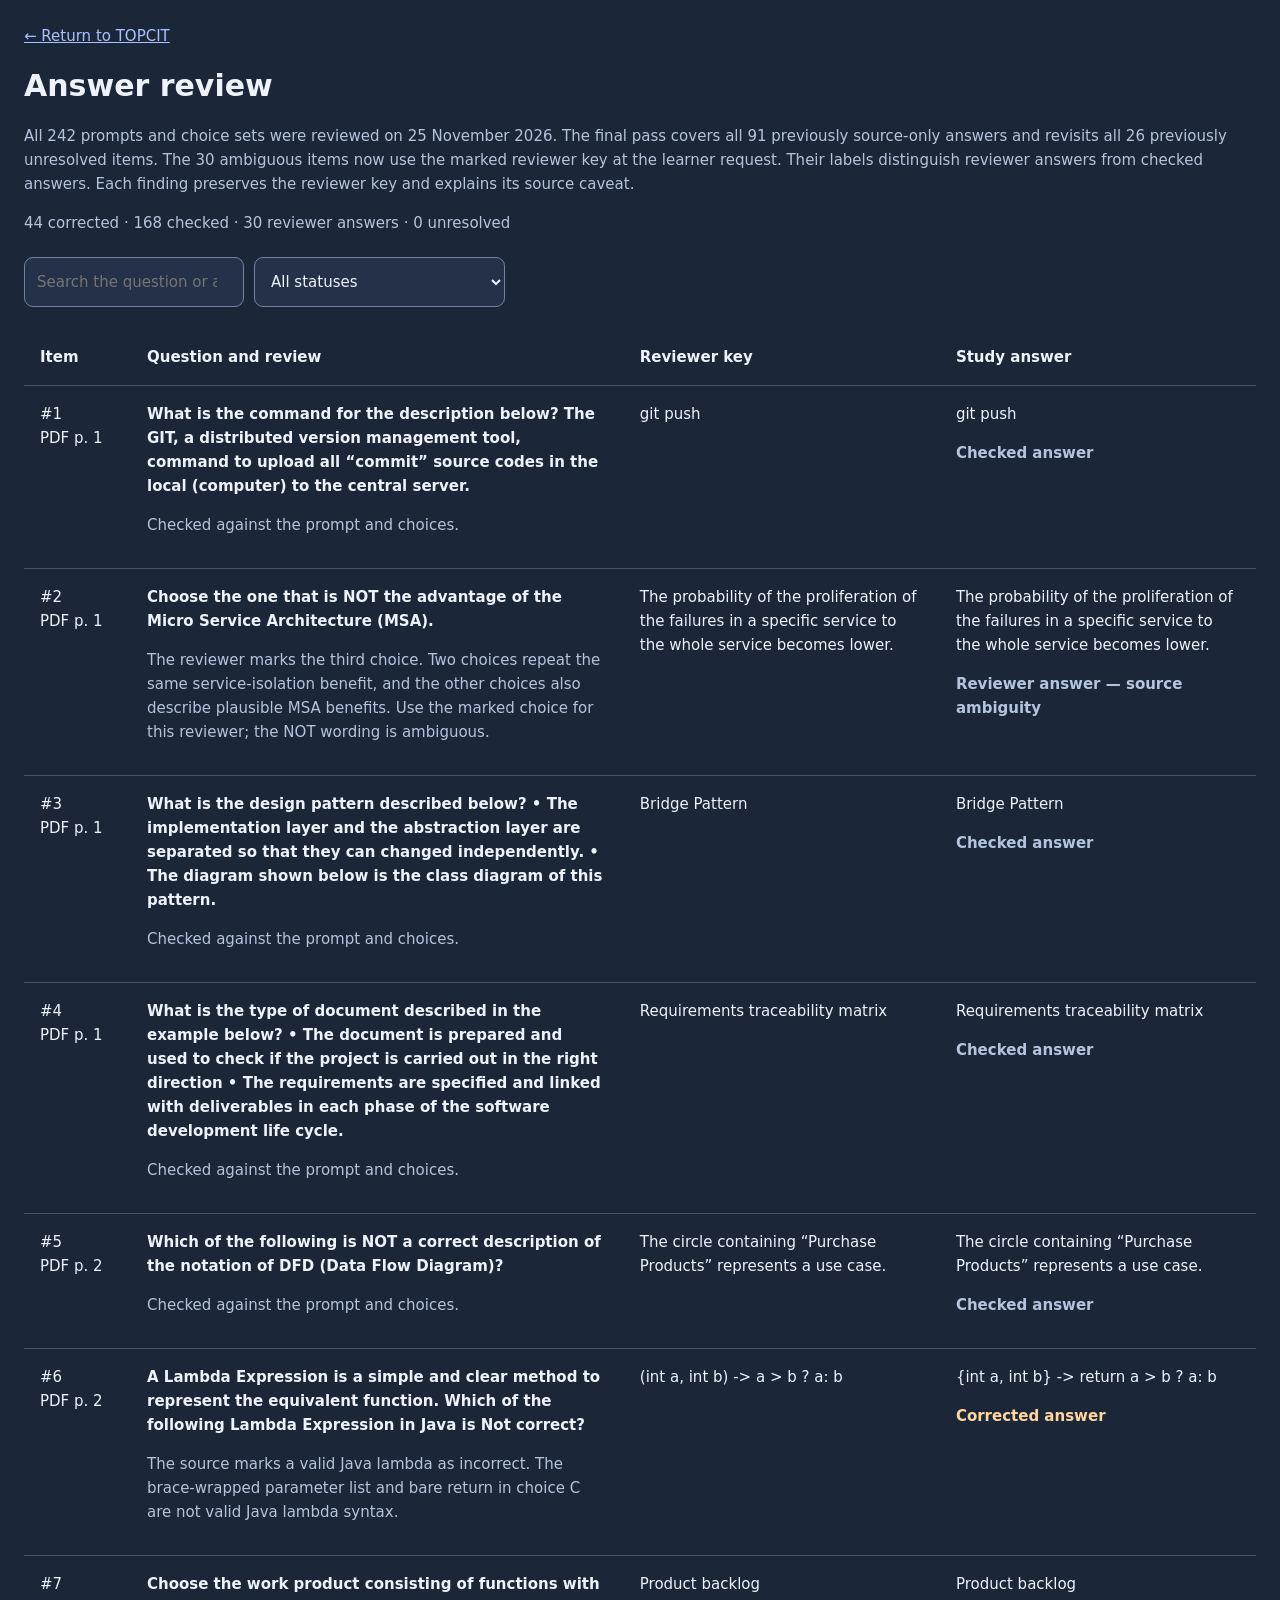
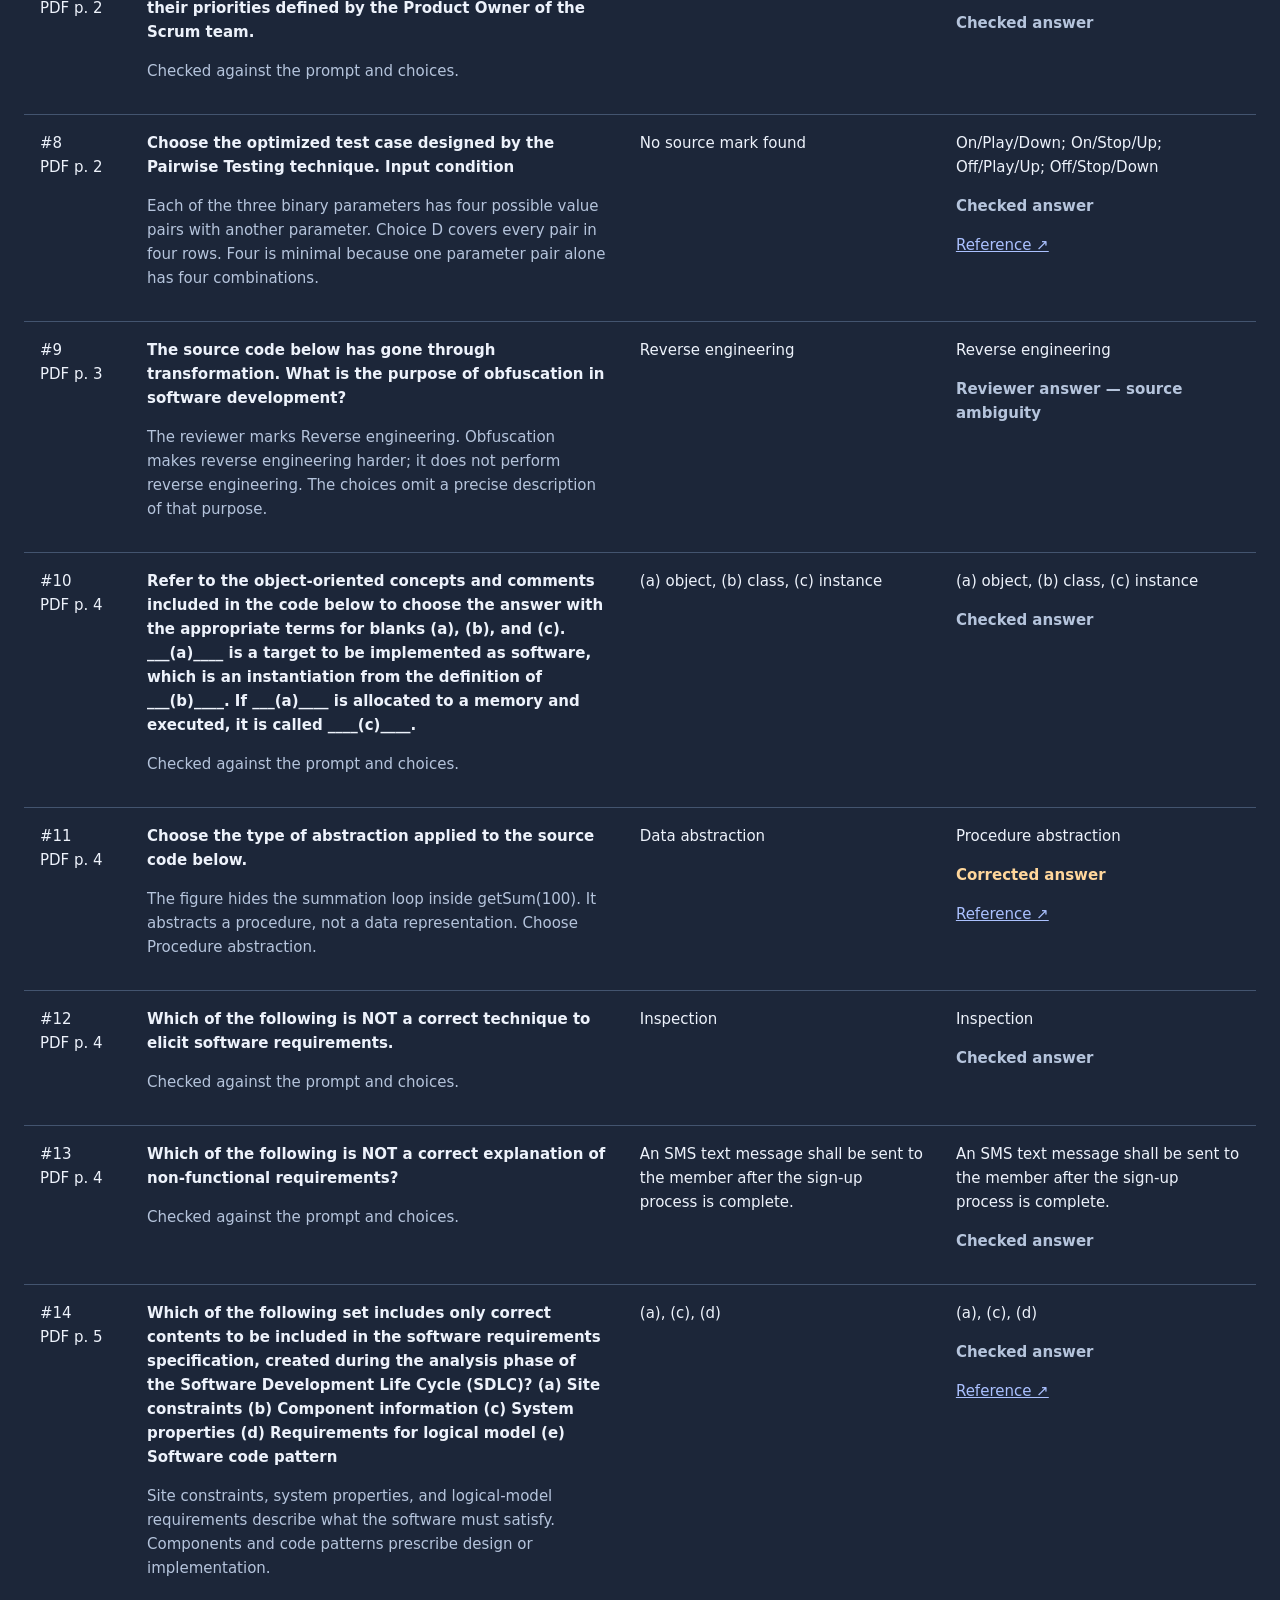
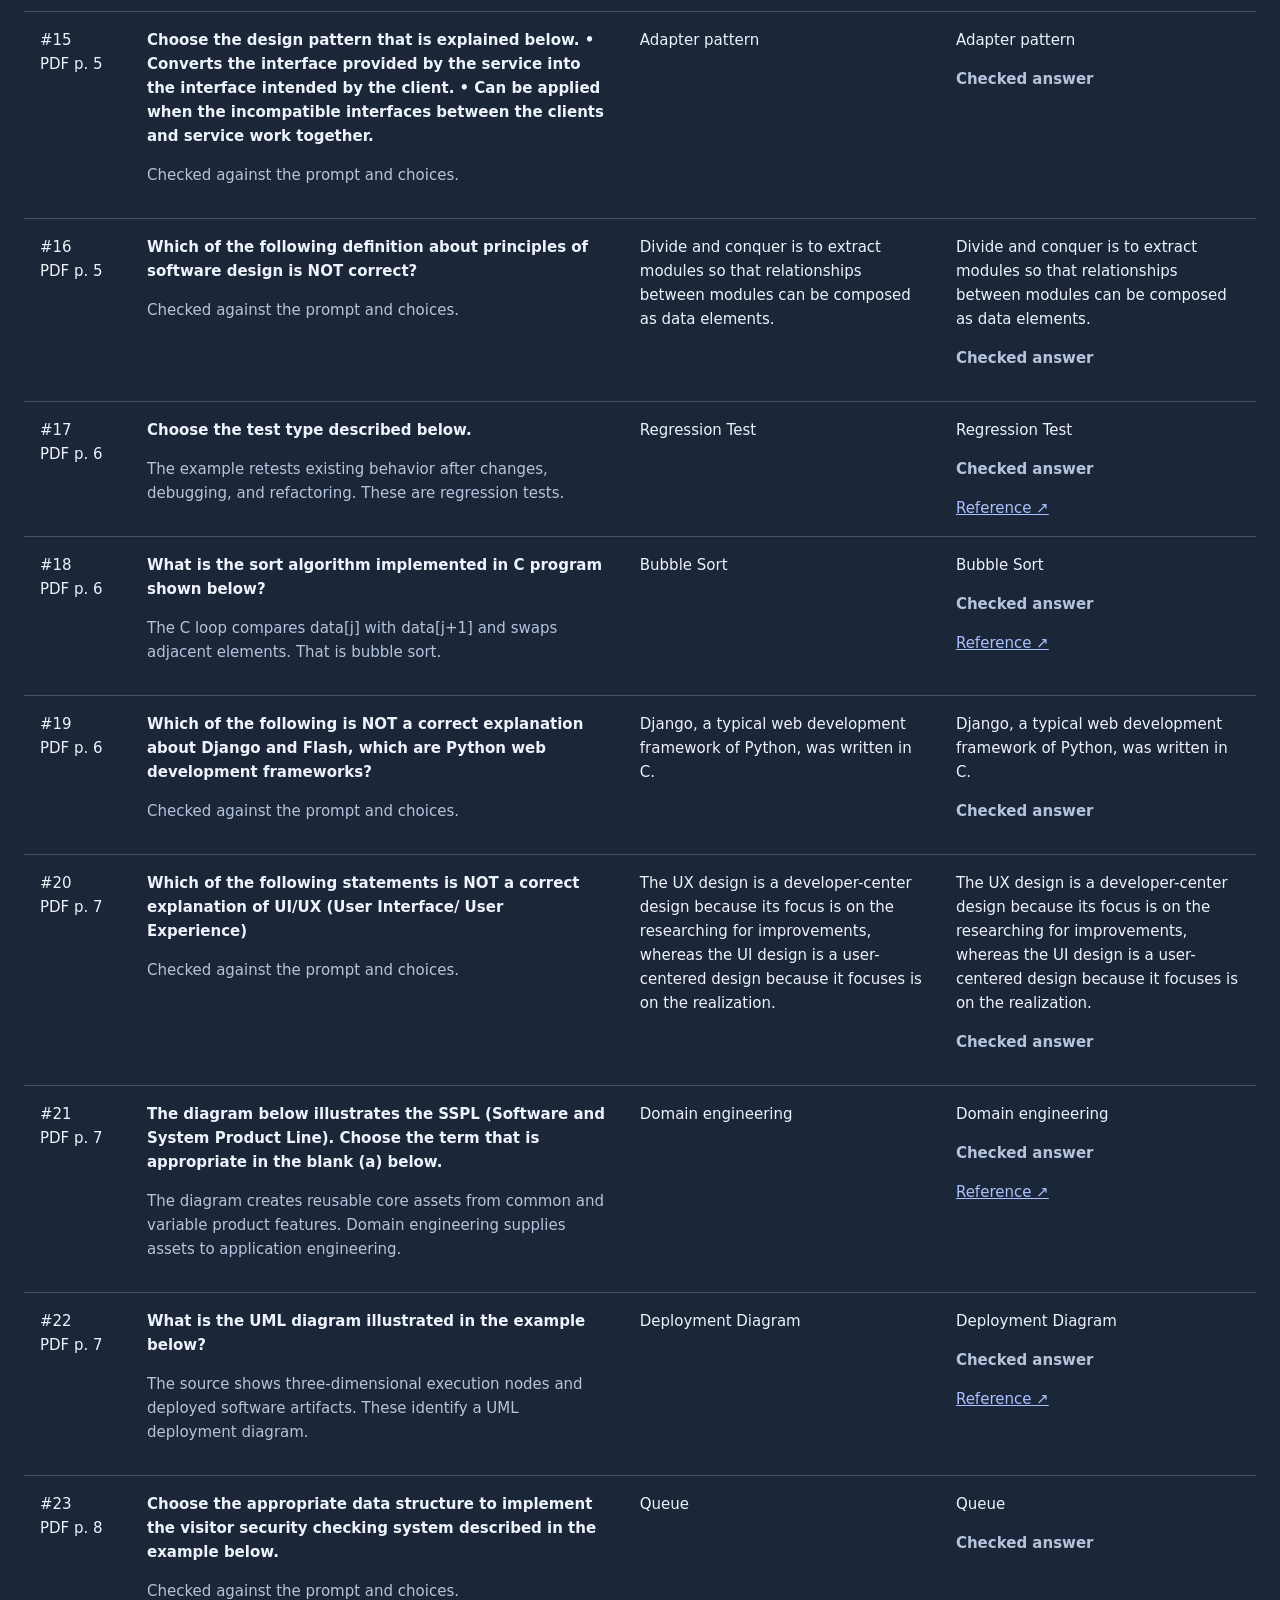
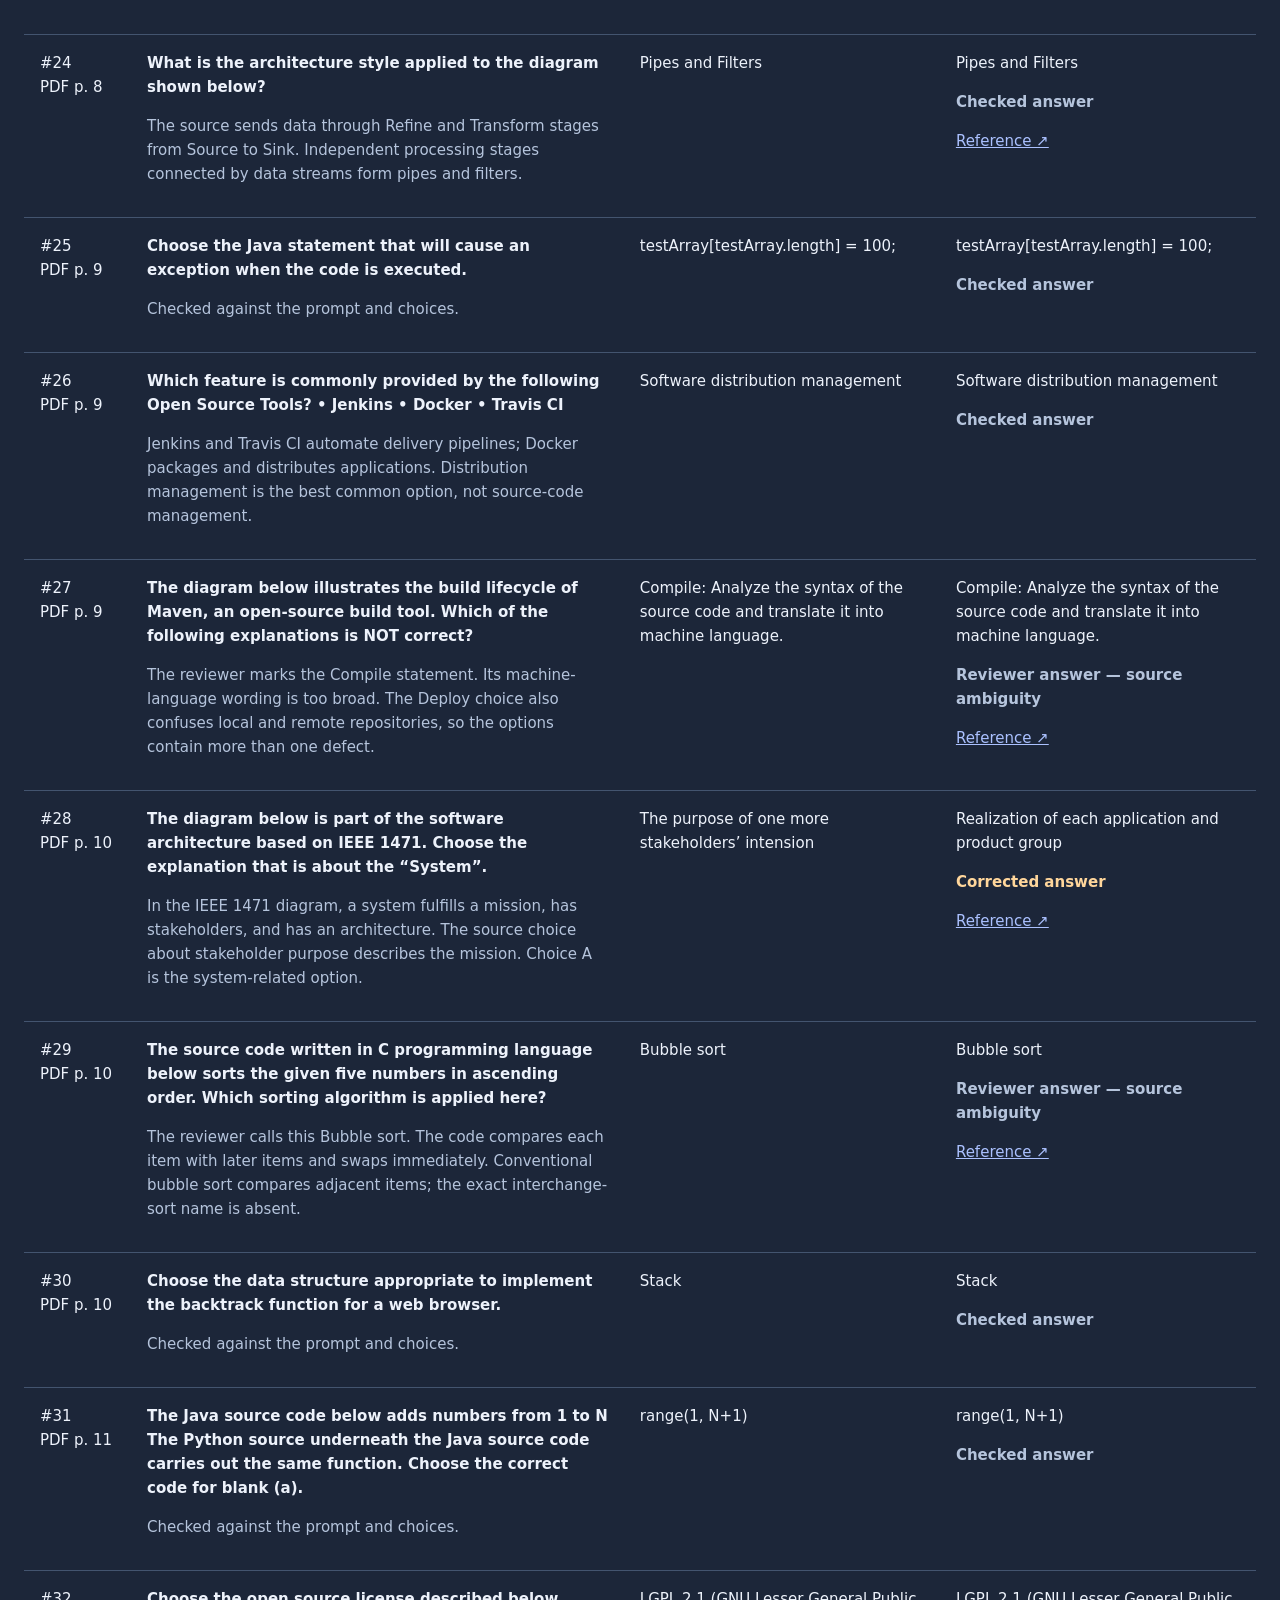
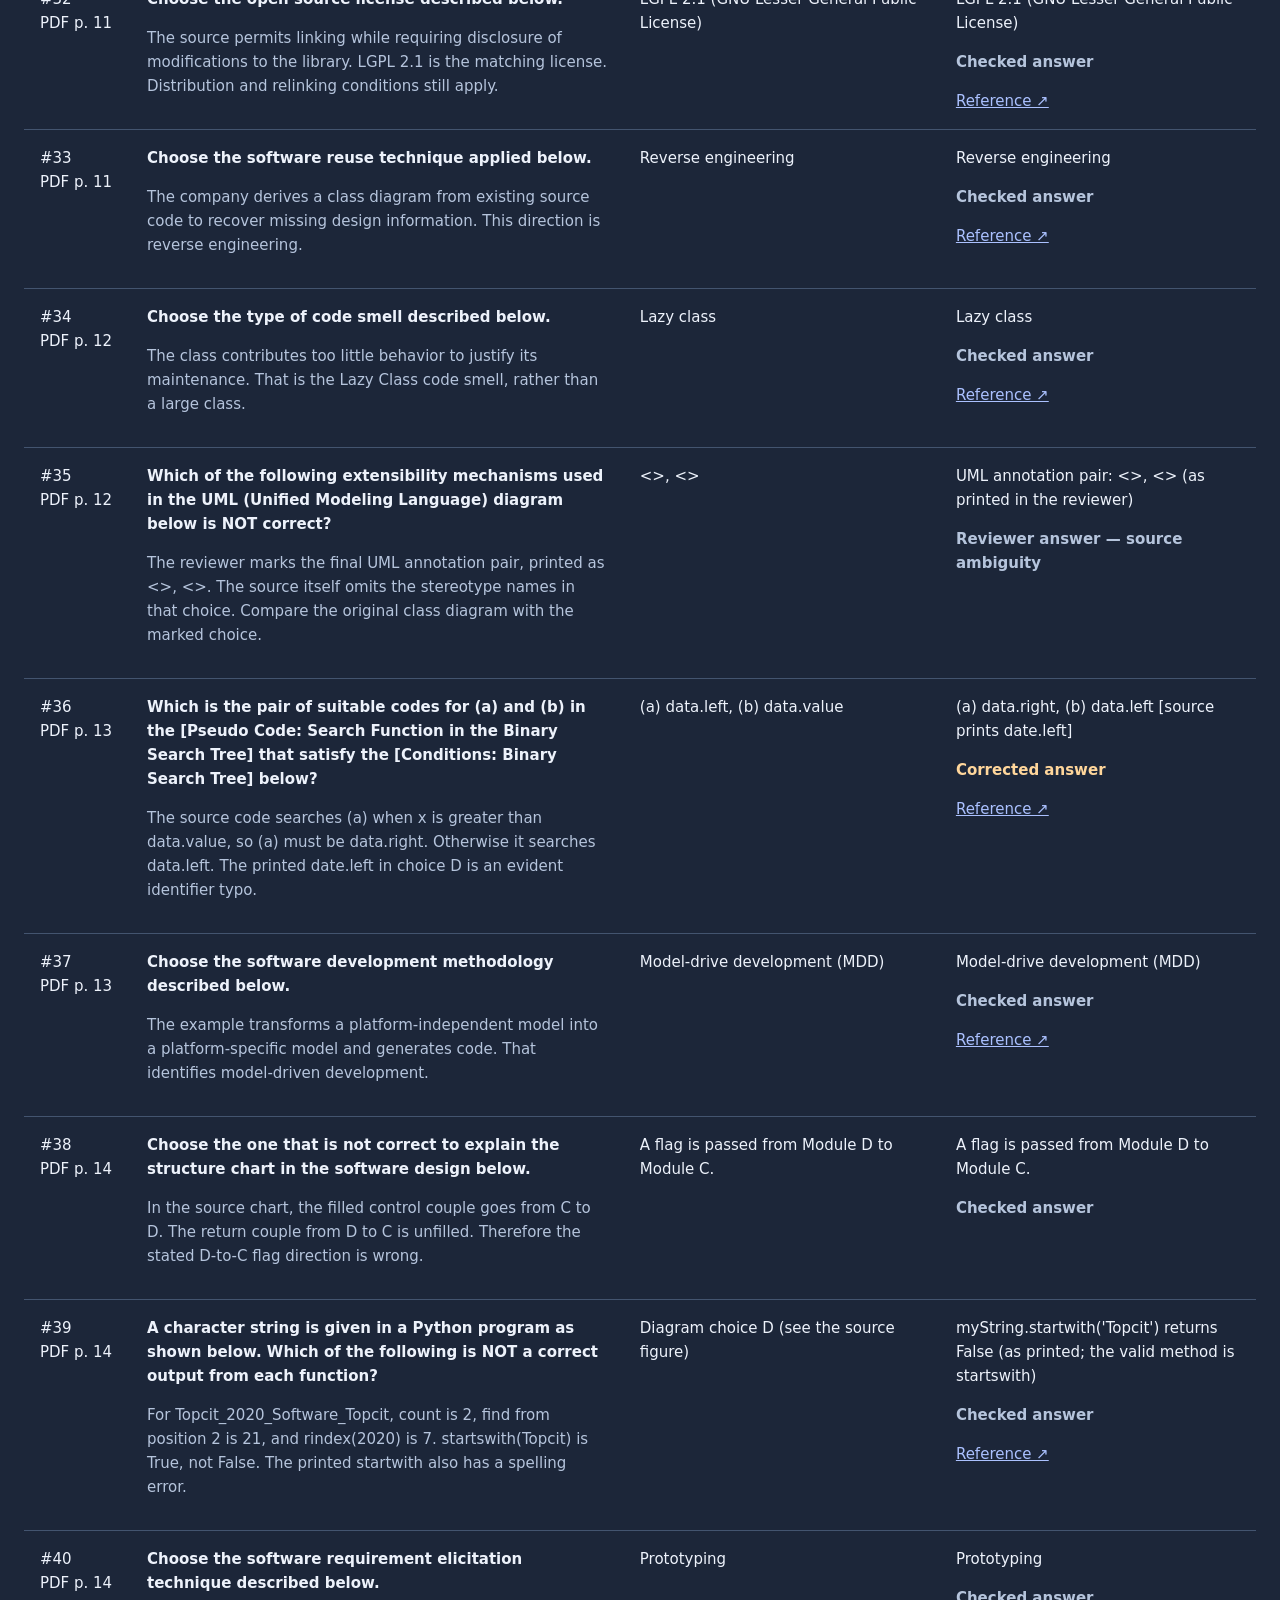
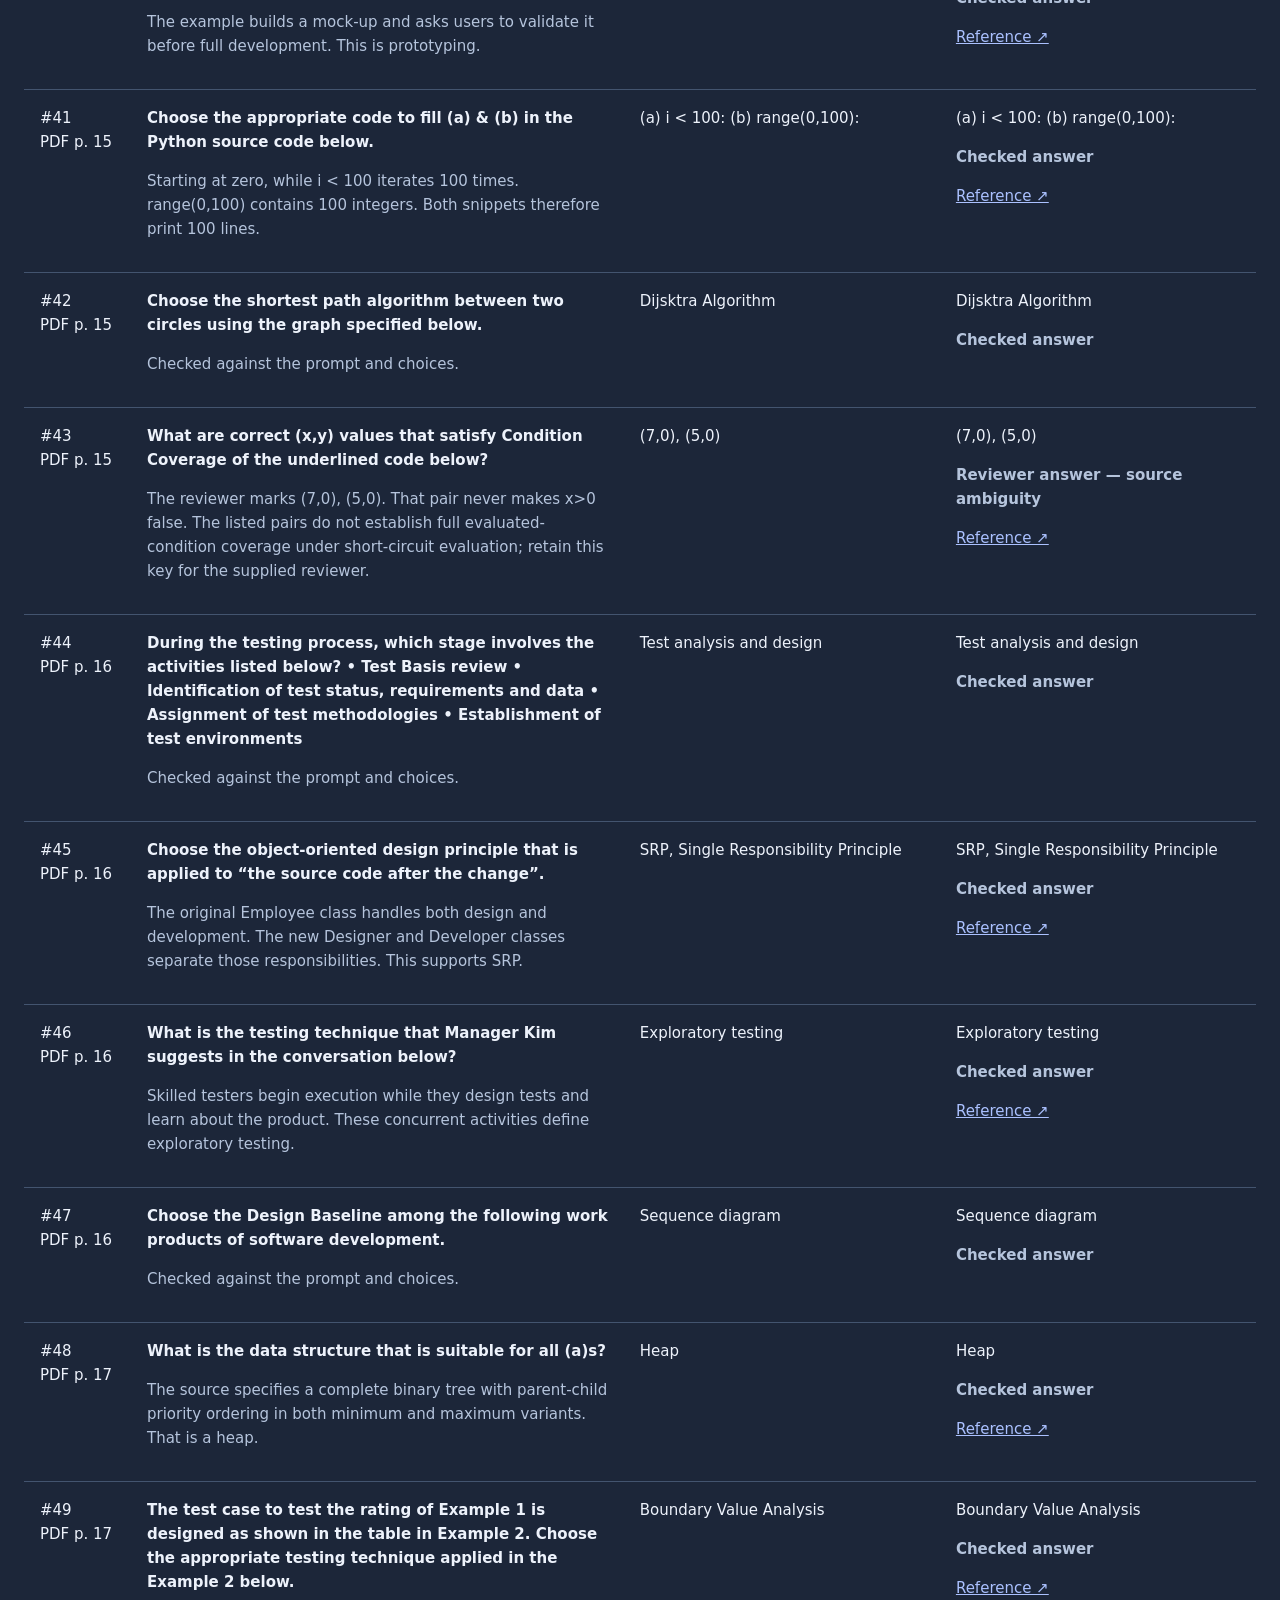
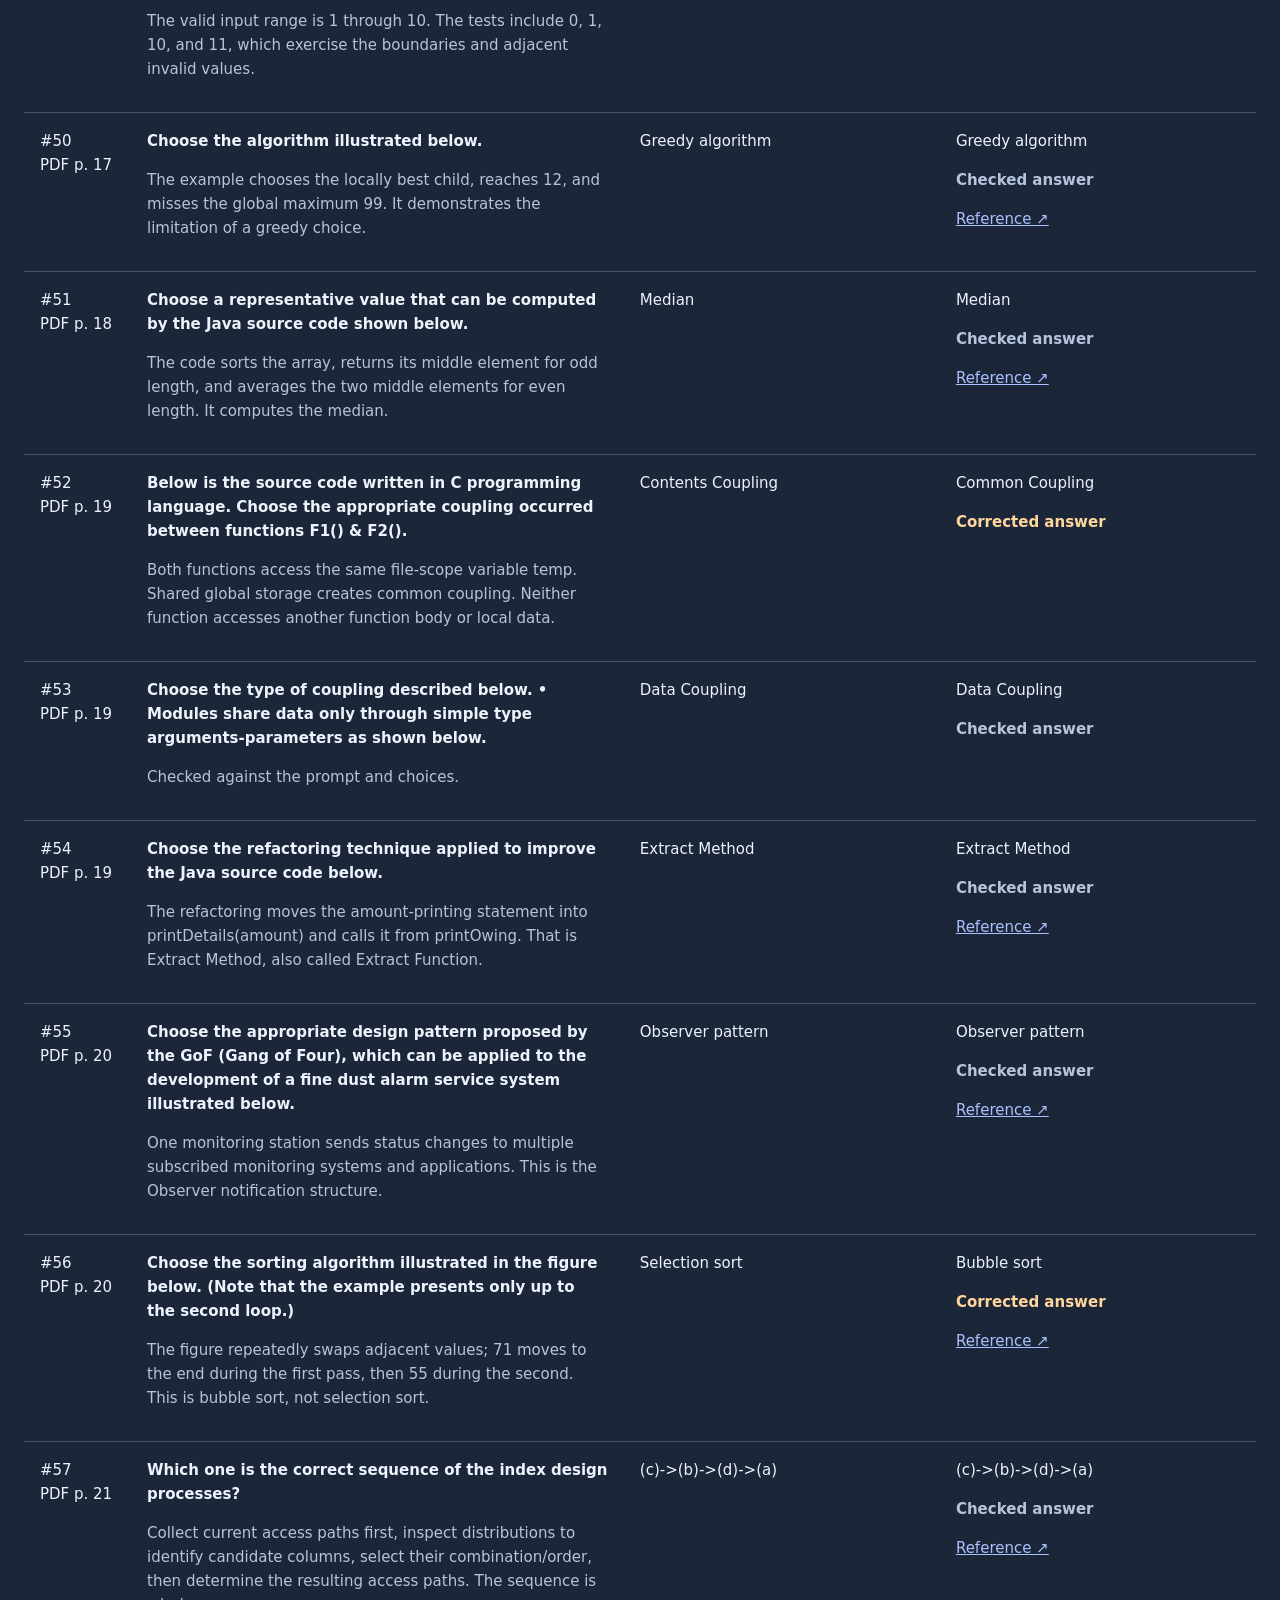
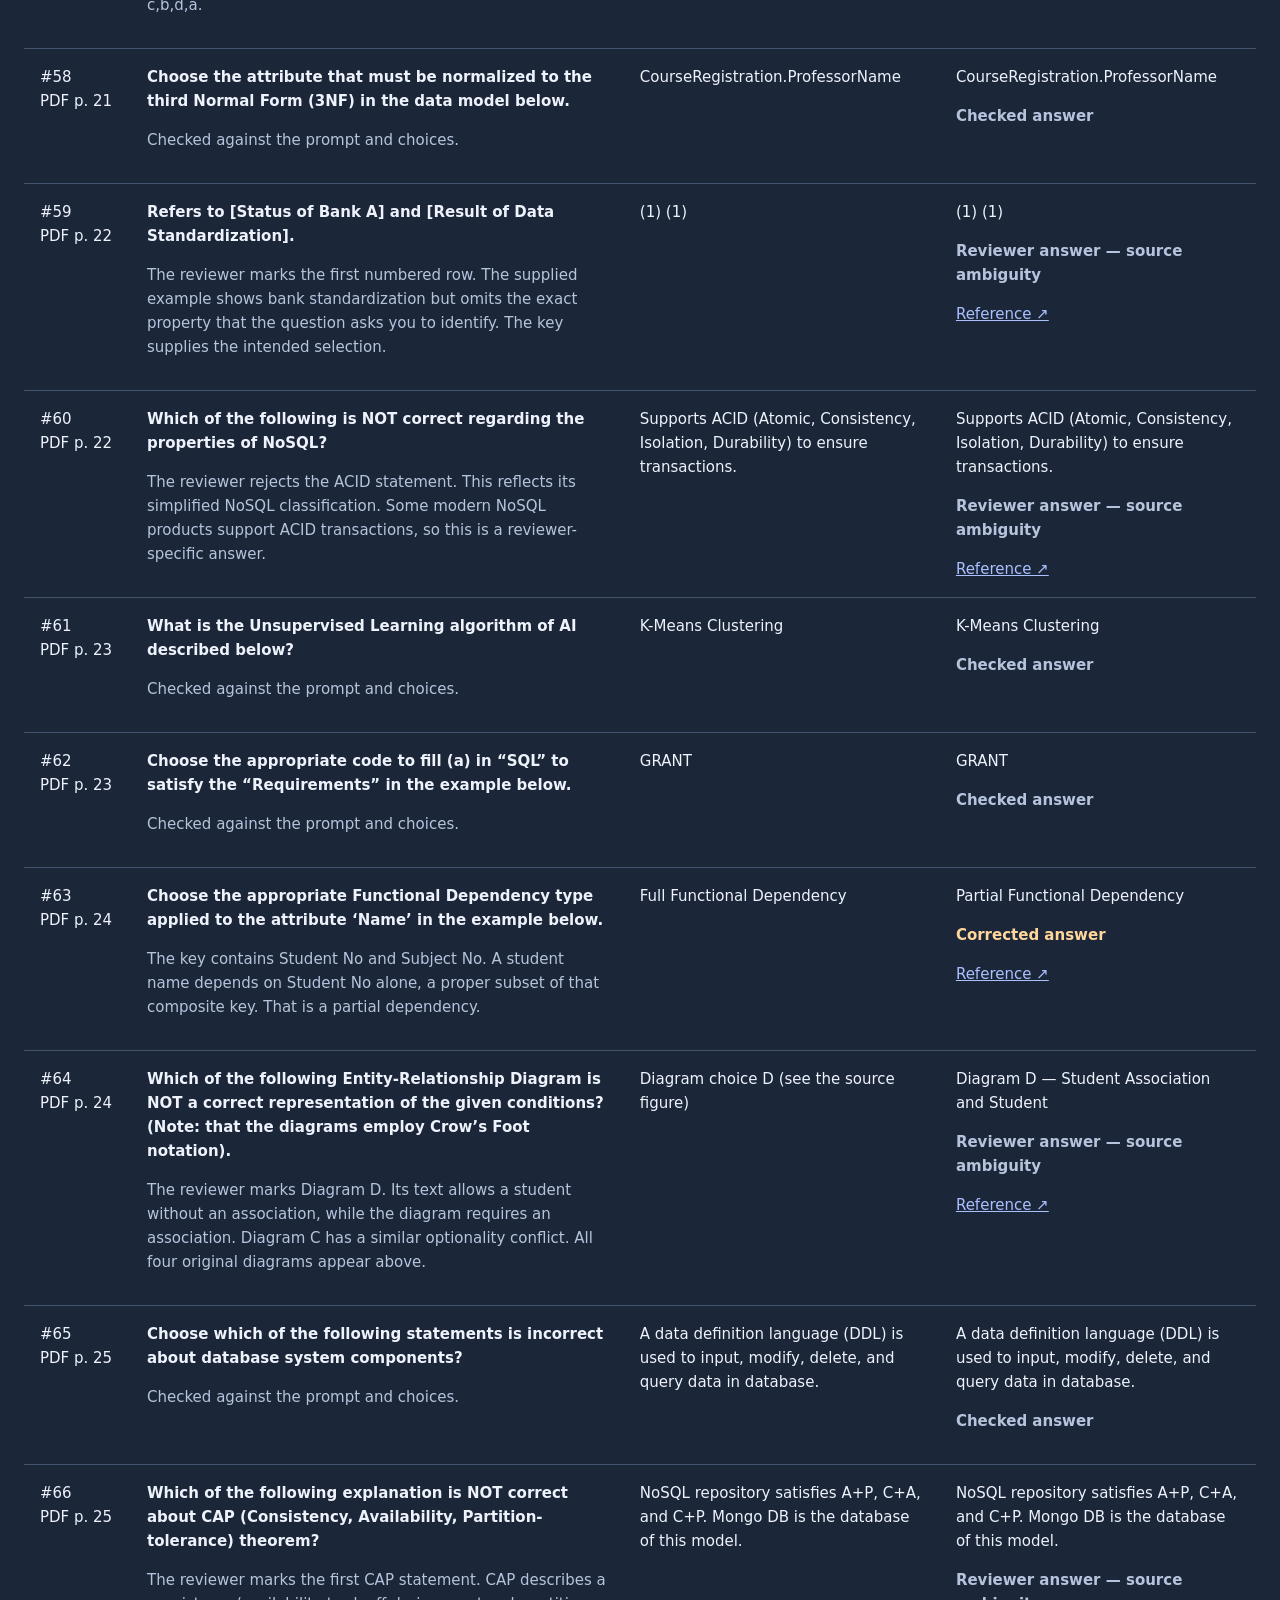
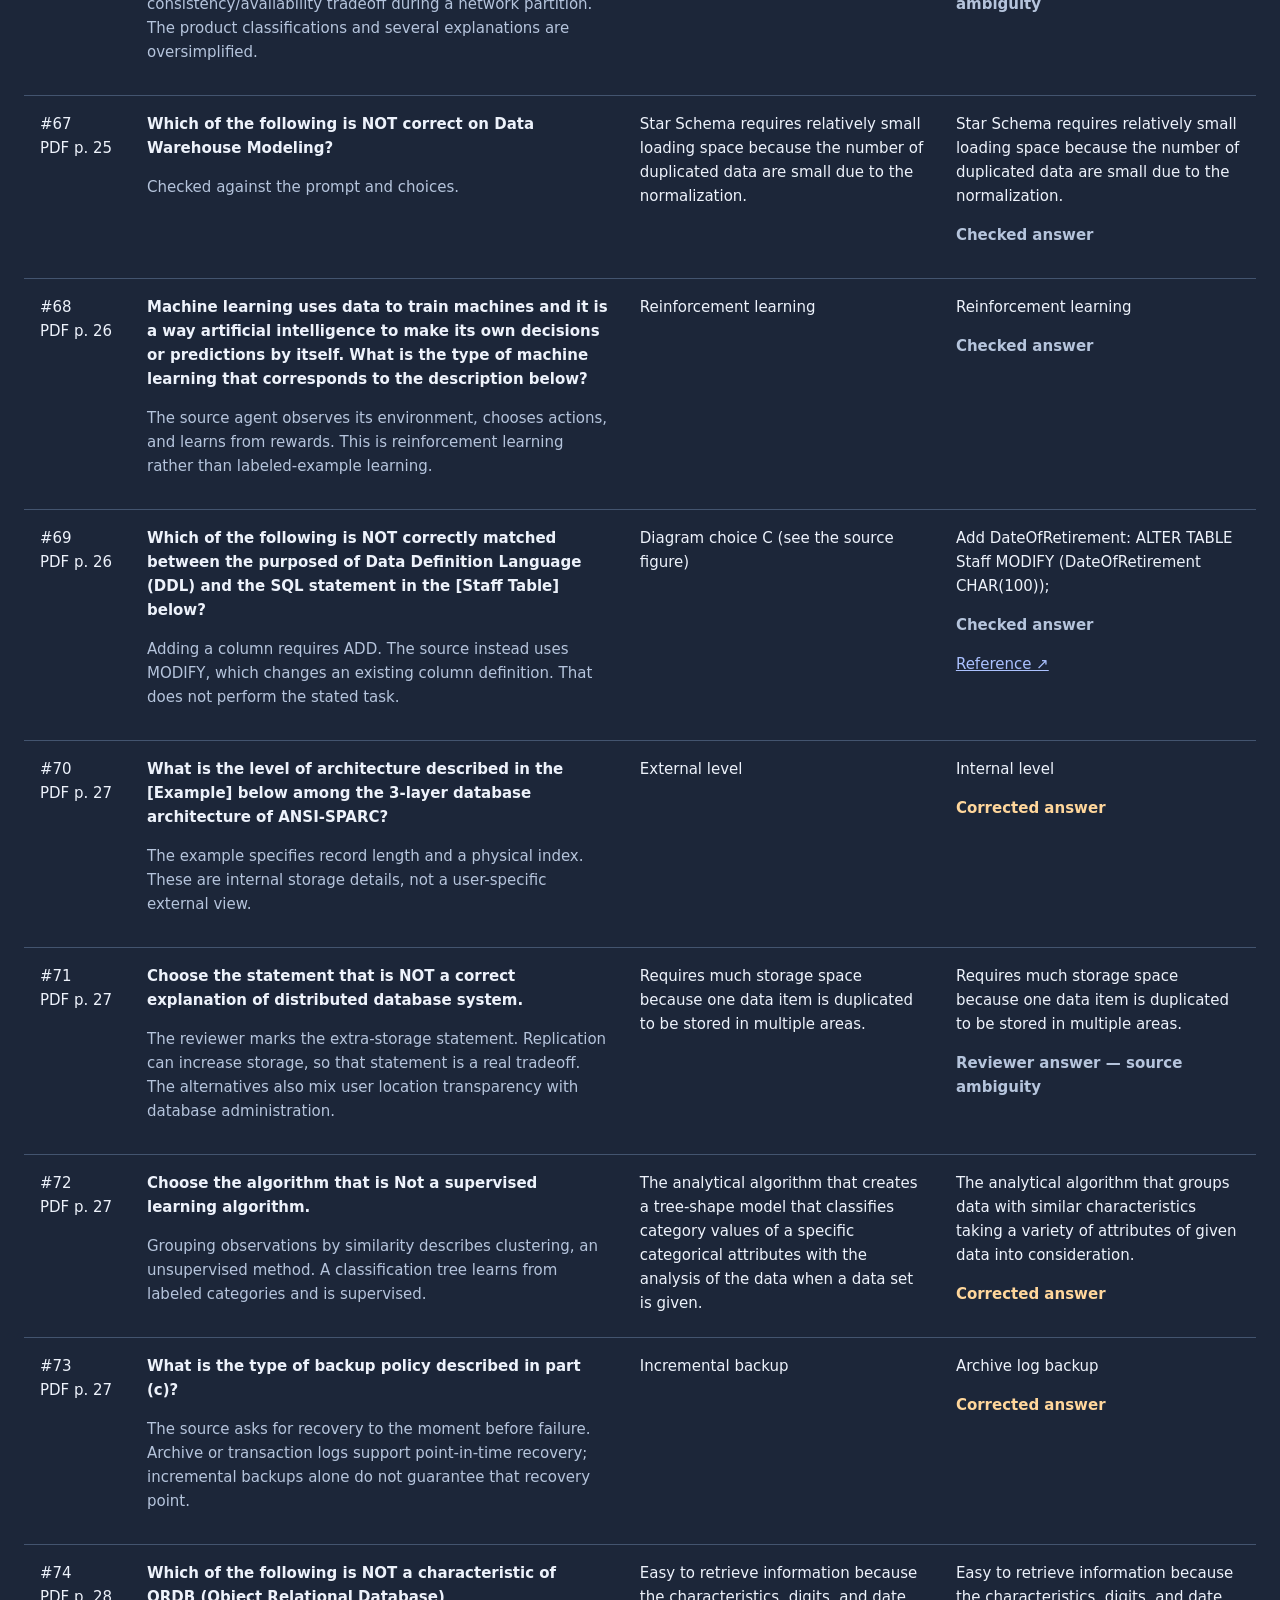
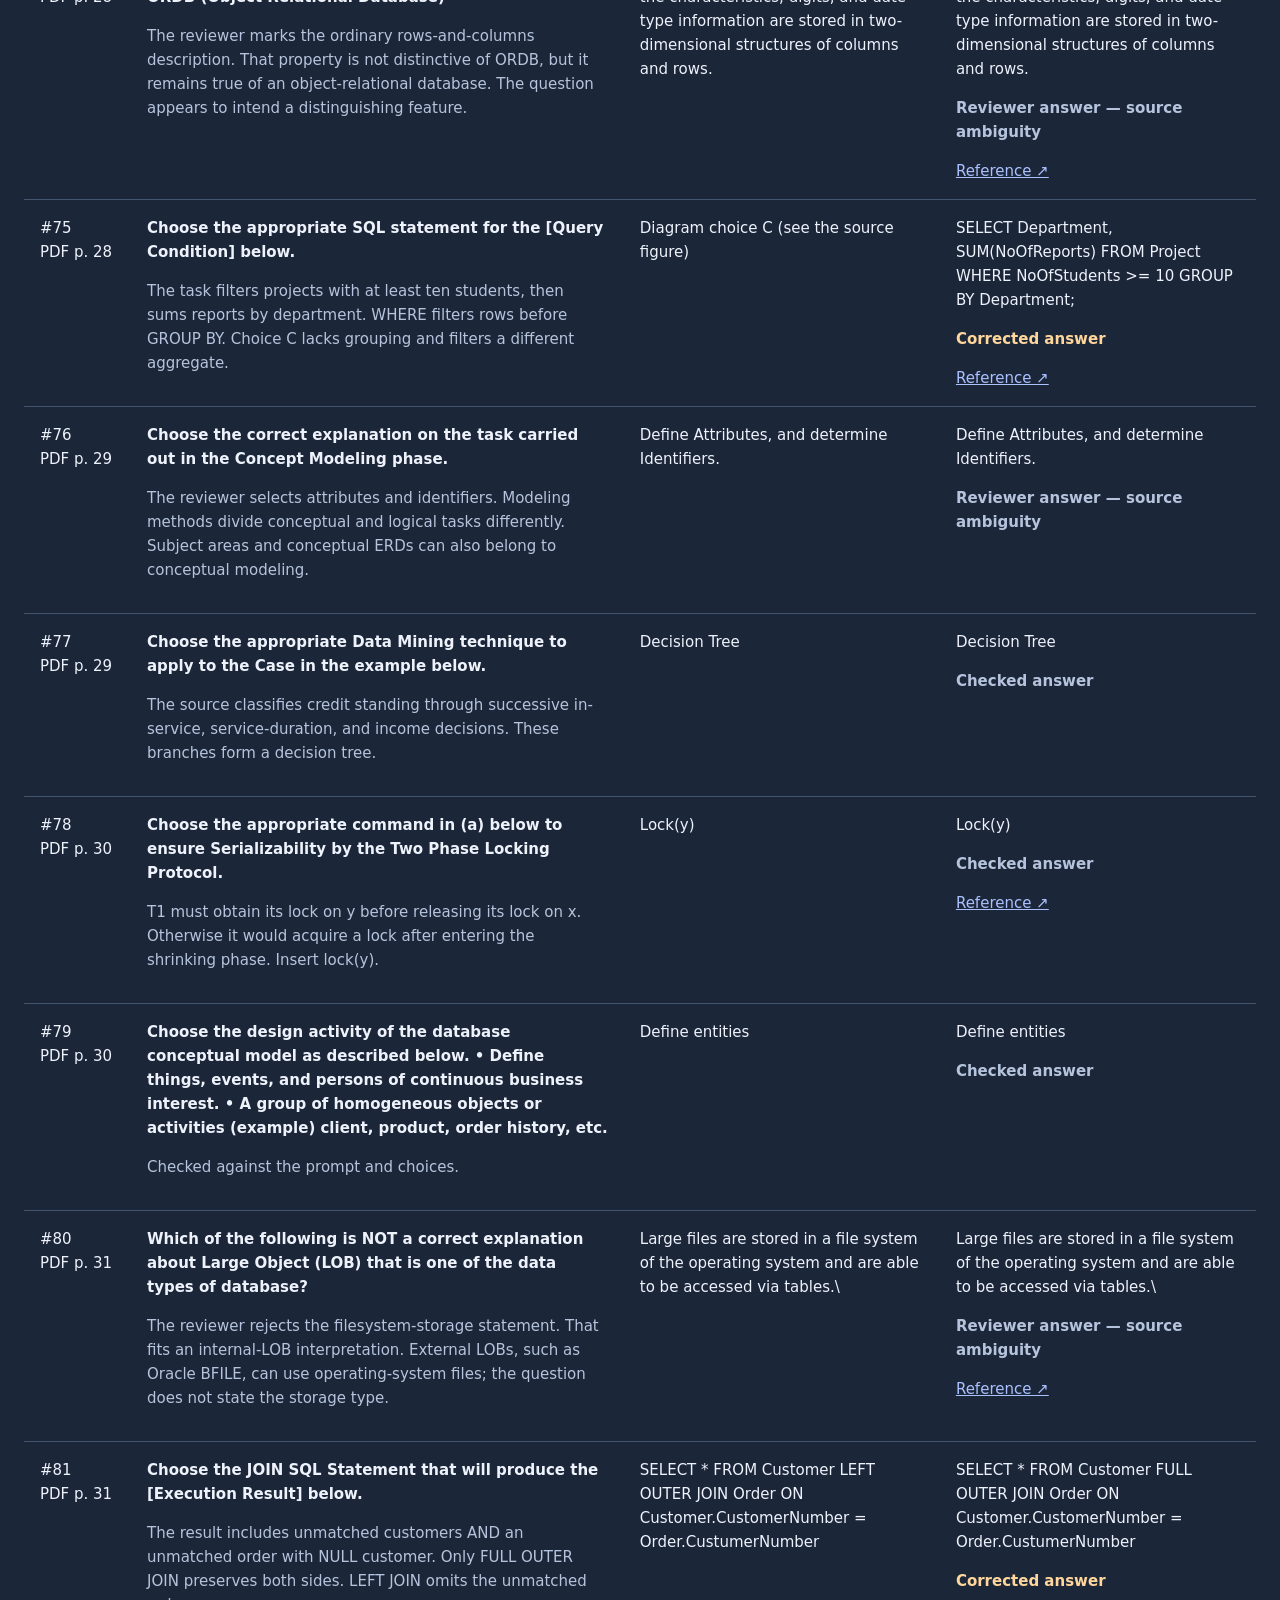
==== commit 6699a68a: "Use labeled reviewer keys for ambiguous items and fix choice hover contrast" ====
--- a/answer-review.html
+++ b/answer-review.html
@@ -1 +1 @@
-<!doctype html><html lang="en"><meta charset="utf-8"><meta name="viewport" content="width=device-width,initial-scale=1"><title>TOPCIT answer review</title><style>body{margin:0;background:#1c2639;color:#edf2fb;font:15px/1.6 system-ui}main{max-width:1250px;margin:auto;padding:24px}a{color:#abc1ff}h1{line-height:1.2}p{color:#b5c4dc}table{width:100%;border-collapse:collapse}td,th{text-align:left;padding:16px;border-bottom:1px solid #43546f;vertical-align:top}td:first-child{min-width:75px}td:nth-child(2){width:40%}input,select{background:#243148;color:#edf2fb;padding:12px;border:1px solid #7183a1;border-radius:9px;font:inherit;max-width:100%;box-sizing:border-box}.filters{display:flex;flex-wrap:wrap;gap:10px;margin:22px 0}tr[data-status=corrected] td:last-child strong,tr[data-status=unresolved] td:last-child strong{color:#ffd69b}a:focus-visible,input:focus-visible,select:focus-visible{outline:3px solid #ffb095;outline-offset:4px}[hidden]{display:none!important}@media(max-width:650px){main{padding:16px}table,tbody,tr,td{display:block}thead{display:none}tr{margin-bottom:24px;background:#243148;border-radius:14px;padding:8px}td{width:auto!important;padding:10px;border:0}td:nth-child(3):before{content:'Reviewer key: ';font-weight:700}td:nth-child(4):before{content:'Study answer: ';font-weight:700}}</style><main><a href="./">← Return to TOPCIT</a><h1>Answer review</h1><p>All 242 prompts and choice sets were reviewed on 25 November 2026. The final pass covers all 91 previously source-only answers and revisits all 26 previously unresolved items. Defective items stay available for study without a scored answer. Each finding preserves the reviewer key and explains the study answer or source defect.</p><p>44 corrected · 168 checked · 0 reviewer key only · 30 unresolved</p><div class="filters"><input id="search" type="search" placeholder="Search the question or answer" aria-label="Search audit"><select id="status" aria-label="Filter status"><option value="all">All statuses</option><option value="corrected">Corrected</option><option value="verified">Checked</option><option value="source">Reviewer key only</option><option value="unresolved">Source defects / study only</option></select></div><table><thead><tr><th>Item</th><th>Question and review</th><th>Reviewer key</th><th>Study answer</th></tr></thead><tbody><tr data-status="verified"><td>#1<br>PDF p. 1</td><td><b>What is the command for the description below? The GIT, a distributed version management tool, command to upload all “commit” source codes in the local (computer) to the central server.</b><p>Checked against the prompt and choices.</p></td><td>git push</td><td>git push<p><strong>Checked answer</strong></p></td></tr><tr data-status="unresolved"><td>#2<br>PDF p. 1</td><td><b>Choose the one that is NOT the advantage of the Micro Service Architecture (MSA).</b><p>Two choices repeat the same service-isolation benefit, and the other choices also describe plausible benefits of microservices. This NOT question has no defensible single answer.</p></td><td>The probability of the proliferation of the failures in a specific service to the whole service becomes lower.</td><td>No single answer assigned<p><strong>Source defect — study only</strong></p></td></tr><tr data-status="verified"><td>#3<br>PDF p. 1</td><td><b>What is the design pattern described below? • The implementation layer and the abstraction layer are separated so that they can changed independently. • The diagram shown below is the class diagram of this pattern.</b><p>Checked against the prompt and choices.</p></td><td>Bridge Pattern</td><td>Bridge Pattern<p><strong>Checked answer</strong></p></td></tr><tr data-status="verified"><td>#4<br>PDF p. 1</td><td><b>What is the type of document described in the example below? • The document is prepared and used to check if the project is carried out in the right direction • The requirements are specified and linked with deliverables in each phase of the software development life cycle.</b><p>Checked against the prompt and choices.</p></td><td>Requirements traceability matrix</td><td>Requirements traceability matrix<p><strong>Checked answer</strong></p></td></tr><tr data-status="verified"><td>#5<br>PDF p. 2</td><td><b>Which of the following is NOT a correct description of the notation of DFD (Data Flow Diagram)?</b><p>Checked against the prompt and choices.</p></td><td>The circle containing “Purchase Products” represents a use case.</td><td>The circle containing “Purchase Products” represents a use case.<p><strong>Checked answer</strong></p></td></tr><tr data-status="corrected"><td>#6<br>PDF p. 2</td><td><b>A Lambda Expression is a simple and clear method to represent the equivalent function. Which of the following Lambda Expression in Java is Not correct?</b><p>The source marks a valid Java lambda as incorrect. The brace-wrapped parameter list and bare return in choice C are not valid Java lambda syntax.</p></td><td>(int a, int b) -&gt; a &gt; b ? a: b</td><td>{int a, int b} -&gt; return a &gt; b ? a: b<p><strong>Corrected answer</strong></p></td></tr><tr data-status="verified"><td>#7<br>PDF p. 2</td><td><b>Choose the work product consisting of functions with their priorities defined by the Product Owner of the Scrum team.</b><p>Checked against the prompt and choices.</p></td><td>Product backlog</td><td>Product backlog<p><strong>Checked answer</strong></p></td></tr><tr data-status="verified"><td>#8<br>PDF p. 2</td><td><b>Choose the optimized test case designed by the Pairwise Testing technique. Input condition</b><p>Each of the three binary parameters has four possible value pairs with another parameter. Choice D covers every pair in four rows. Four is minimal because one parameter pair alone has four combinations.</p></td><td>No source mark found</td><td>On/Play/Down; On/Stop/Up; Off/Play/Up; Off/Stop/Down<p><strong>Checked answer</strong></p><a href="https://www.nist.gov/publications/practical-combinatorial-testing-beyond-pairwise" target="_blank" rel="noopener">Reference ↗</a> </td></tr><tr data-status="unresolved"><td>#9<br>PDF p. 3</td><td><b>The source code below has gone through transformation. What is the purpose of obfuscation in software development?</b><p>Obfuscation makes code harder to understand and resists reverse engineering. None of these choices states that purpose. The source selects reverse engineering, which is the activity it obstructs.</p></td><td>Reverse engineering</td><td>No single answer assigned<p><strong>Source defect — study only</strong></p></td></tr><tr data-status="verified"><td>#10<br>PDF p. 4</td><td><b>Refer to the object-oriented concepts and comments included in the code below to choose the answer with the appropriate terms for blanks (a), (b), and (c). ___(a)____ is a target to be implemented as software, which is an instantiation from the definition of ___(b)____. If ___(a)____ is allocated to a memory and executed, it is called ____(c)____.</b><p>Checked against the prompt and choices.</p></td><td>(a) object, (b) class, (c) instance</td><td>(a) object, (b) class, (c) instance<p><strong>Checked answer</strong></p></td></tr><tr data-status="corrected"><td>#11<br>PDF p. 4</td><td><b>Choose the type of abstraction applied to the source code below.</b><p>The figure hides the summation loop inside getSum(100). It abstracts a procedure, not a data representation. Choose Procedure abstraction.</p></td><td>Data abstraction</td><td>Procedure abstraction<p><strong>Corrected answer</strong></p><a href="https://xlinux.nist.gov/dads/" target="_blank" rel="noopener">Reference ↗</a> </td></tr><tr data-status="verified"><td>#12<br>PDF p. 4</td><td><b>Which of the following is NOT a correct technique to elicit software requirements.</b><p>Checked against the prompt and choices.</p></td><td>Inspection</td><td>Inspection<p><strong>Checked answer</strong></p></td></tr><tr data-status="verified"><td>#13<br>PDF p. 4</td><td><b>Which of the following is NOT a correct explanation of non-functional requirements?</b><p>Checked against the prompt and choices.</p></td><td>An SMS text message shall be sent to the member after the sign-up process is complete.</td><td>An SMS text message shall be sent to the member after the sign-up process is complete.<p><strong>Checked answer</strong></p></td></tr><tr data-status="verified"><td>#14<br>PDF p. 5</td><td><b>Which of the following set includes only correct contents to be included in the software requirements specification, created during the analysis phase of the Software Development Life Cycle (SDLC)? (a) Site constraints (b) Component information (c) System properties (d) Requirements for logical model (e) Software code pattern</b><p>Site constraints, system properties, and logical-model requirements describe what the software must satisfy. Components and code patterns prescribe design or implementation.</p></td><td>(a), (c), (d)</td><td>(a), (c), (d)<p><strong>Checked answer</strong></p><a href="https://www.ibm.com/think/topics/data-modeling" target="_blank" rel="noopener">Reference ↗</a> </td></tr><tr data-status="verified"><td>#15<br>PDF p. 5</td><td><b>Choose the design pattern that is explained below. • Converts the interface provided by the service into the interface intended by the client. • Can be applied when the incompatible interfaces between the clients and service work together.</b><p>Checked against the prompt and choices.</p></td><td>Adapter pattern</td><td>Adapter pattern<p><strong>Checked answer</strong></p></td></tr><tr data-status="verified"><td>#16<br>PDF p. 5</td><td><b>Which of the following definition about principles of software design is NOT correct?</b><p>Checked against the prompt and choices.</p></td><td>Divide and conquer is to extract modules so that relationships between modules can be composed as data elements.</td><td>Divide and conquer is to extract modules so that relationships between modules can be composed as data elements.<p><strong>Checked answer</strong></p></td></tr><tr data-status="verified"><td>#17<br>PDF p. 6</td><td><b>Choose the test type described below.</b><p>The example retests existing behavior after changes, debugging, and refactoring. These are regression tests.</p></td><td>Regression Test</td><td>Regression Test<p><strong>Checked answer</strong></p><a href="https://istqb.org/certifications/certified-tester-foundation-level-ctfl-v4-0/" target="_blank" rel="noopener">Reference ↗</a> </td></tr><tr data-status="verified"><td>#18<br>PDF p. 6</td><td><b>What is the sort algorithm implemented in C program shown below?</b><p>The C loop compares data[j] with data[j+1] and swaps adjacent elements. That is bubble sort.</p></td><td>Bubble Sort</td><td>Bubble Sort<p><strong>Checked answer</strong></p><a href="https://xlinux.nist.gov/dads/HTML/bubblesort.html" target="_blank" rel="noopener">Reference ↗</a> </td></tr><tr data-status="verified"><td>#19<br>PDF p. 6</td><td><b>Which of the following is NOT a correct explanation about Django and Flash, which are Python web development frameworks?</b><p>Checked against the prompt and choices.</p></td><td>Django, a typical web development framework of Python, was written in C.</td><td>Django, a typical web development framework of Python, was written in C.<p><strong>Checked answer</strong></p></td></tr><tr data-status="verified"><td>#20<br>PDF p. 7</td><td><b>Which of the following statements is NOT a correct explanation of UI/UX (User Interface/ User Experience)</b><p>Checked against the prompt and choices.</p></td><td>The UX design is a developer-center design because its focus is on the researching for improvements, whereas the UI design is a user- centered design because it focuses is on the realization.</td><td>The UX design is a developer-center design because its focus is on the researching for improvements, whereas the UI design is a user- centered design because it focuses is on the realization.<p><strong>Checked answer</strong></p></td></tr><tr data-status="verified"><td>#21<br>PDF p. 7</td><td><b>The diagram below illustrates the SSPL (Software and System Product Line). Choose the term that is appropriate in the blank (a) below.</b><p>The diagram creates reusable core assets from common and variable product features. Domain engineering supplies assets to application engineering.</p></td><td>Domain engineering</td><td>Domain engineering<p><strong>Checked answer</strong></p><a href="https://www.sei.cmu.edu/library/software-product-lines/" target="_blank" rel="noopener">Reference ↗</a> </td></tr><tr data-status="verified"><td>#22<br>PDF p. 7</td><td><b>What is the UML diagram illustrated in the example below?</b><p>The source shows three-dimensional execution nodes and deployed software artifacts. These identify a UML deployment diagram.</p></td><td>Deployment Diagram</td><td>Deployment Diagram<p><strong>Checked answer</strong></p><a href="https://www.omg.org/spec/UML/2.5.1" target="_blank" rel="noopener">Reference ↗</a> </td></tr><tr data-status="verified"><td>#23<br>PDF p. 8</td><td><b>Choose the appropriate data structure to implement the visitor security checking system described in the example below.</b><p>Checked against the prompt and choices.</p></td><td>Queue</td><td>Queue<p><strong>Checked answer</strong></p></td></tr><tr data-status="verified"><td>#24<br>PDF p. 8</td><td><b>What is the architecture style applied to the diagram shown below?</b><p>The source sends data through Refine and Transform stages from Source to Sink. Independent processing stages connected by data streams form pipes and filters.</p></td><td>Pipes and Filters</td><td>Pipes and Filters<p><strong>Checked answer</strong></p><a href="https://www.iso-architecture.org/ieee-1471/cm/" target="_blank" rel="noopener">Reference ↗</a> </td></tr><tr data-status="verified"><td>#25<br>PDF p. 9</td><td><b>Choose the Java statement that will cause an exception when the code is executed.</b><p>Checked against the prompt and choices.</p></td><td>testArray[testArray.length] = 100;</td><td>testArray[testArray.length] = 100;<p><strong>Checked answer</strong></p></td></tr><tr data-status="verified"><td>#26<br>PDF p. 9</td><td><b>Which feature is commonly provided by the following Open Source Tools? • Jenkins • Docker • Travis CI</b><p>Jenkins and Travis CI automate delivery pipelines; Docker packages and distributes applications. Distribution management is the best common option, not source-code management.</p></td><td>Software distribution management</td><td>Software distribution management<p><strong>Checked answer</strong></p></td></tr><tr data-status="unresolved"><td>#27<br>PDF p. 9</td><td><b>The diagram below illustrates the build lifecycle of Maven, an open-source build tool. Which of the following explanations is NOT correct?</b><p>Maven deploy copies a package to a remote repository, not the local repository. The compile wording also incorrectly assumes machine code for every project. More than one choice is defective.</p></td><td>Compile: Analyze the syntax of the source code and translate it into machine language.</td><td>No single answer assigned<p><strong>Source defect — study only</strong></p><a href="https://maven.apache.org/guides/introduction/introduction-to-the-lifecycle.html" target="_blank" rel="noopener">Reference ↗</a> </td></tr><tr data-status="corrected"><td>#28<br>PDF p. 10</td><td><b>The diagram below is part of the software architecture based on IEEE 1471. Choose the explanation that is about the “System”.</b><p>In the IEEE 1471 diagram, a system fulfills a mission, has stakeholders, and has an architecture. The source choice about stakeholder purpose describes the mission. Choice A is the system-related option.</p></td><td>The purpose of one more stakeholders’ intension</td><td>Realization of each application and product group<p><strong>Corrected answer</strong></p><a href="https://www.iso-architecture.org/ieee-1471/cm/" target="_blank" rel="noopener">Reference ↗</a> </td></tr><tr data-status="unresolved"><td>#29<br>PDF p. 10</td><td><b>The source code written in C programming language below sorts the given five numbers in ascending order. Which sorting algorithm is applied here?</b><p>The code compares arr[i] with every later arr[j] and swaps immediately. This is simple interchange sorting, not adjacent-pair bubble sorting or conventional minimum-selection sorting. No exact algorithm name is offered.</p></td><td>Bubble sort</td><td>No single answer assigned<p><strong>Source defect — study only</strong></p><a href="https://xlinux.nist.gov/dads/HTML/bubblesort.html" target="_blank" rel="noopener">Reference ↗</a> </td></tr><tr data-status="verified"><td>#30<br>PDF p. 10</td><td><b>Choose the data structure appropriate to implement the backtrack function for a web browser.</b><p>Checked against the prompt and choices.</p></td><td>Stack</td><td>Stack<p><strong>Checked answer</strong></p></td></tr><tr data-status="verified"><td>#31<br>PDF p. 11</td><td><b>The Java source code below adds numbers from 1 to N The Python source underneath the Java source code carries out the same function. Choose the correct code for blank (a).</b><p>Checked against the prompt and choices.</p></td><td>range(1, N+1)</td><td>range(1, N+1)<p><strong>Checked answer</strong></p></td></tr><tr data-status="verified"><td>#32<br>PDF p. 11</td><td><b>Choose the open source license described below.</b><p>The source permits linking while requiring disclosure of modifications to the library. LGPL 2.1 is the matching license. Distribution and relinking conditions still apply.</p></td><td>LGPL 2.1 (GNU Lesser General Public License)</td><td>LGPL 2.1 (GNU Lesser General Public License)<p><strong>Checked answer</strong></p><a href="https://www.gnu.org/licenses/gpl-faq.html" target="_blank" rel="noopener">Reference ↗</a> </td></tr><tr data-status="verified"><td>#33<br>PDF p. 11</td><td><b>Choose the software reuse technique applied below.</b><p>The company derives a class diagram from existing source code to recover missing design information. This direction is reverse engineering.</p></td><td>Reverse engineering</td><td>Reverse engineering<p><strong>Checked answer</strong></p><a href="https://www.iso-architecture.org/ieee-1471/cm/" target="_blank" rel="noopener">Reference ↗</a> </td></tr><tr data-status="verified"><td>#34<br>PDF p. 12</td><td><b>Choose the type of code smell described below.</b><p>The class contributes too little behavior to justify its maintenance. That is the Lazy Class code smell, rather than a large class.</p></td><td>Lazy class</td><td>Lazy class<p><strong>Checked answer</strong></p><a href="https://refactoring.com/catalog/extractFunction.html" target="_blank" rel="noopener">Reference ↗</a> </td></tr><tr data-status="unresolved"><td>#35<br>PDF p. 12</td><td><b>Which of the following extensibility mechanisms used in the UML (Unified Modeling Language) diagram below is NOT correct?</b><p>The last answer choice lost the UML stereotype text during PDF extraction and appears only as two empty angle-bracket pairs. It cannot be scored accurately from the available choices.</p></td><td>&lt;&gt;, &lt;&gt;</td><td>No single answer assigned<p><strong>Source defect — study only</strong></p></td></tr><tr data-status="corrected"><td>#36<br>PDF p. 13</td><td><b>Which is the pair of suitable codes for (a) and (b) in the [Pseudo Code: Search Function in the Binary Search Tree] that satisfy the [Conditions: Binary Search Tree] below?</b><p>The source code searches (a) when x is greater than data.value, so (a) must be data.right. Otherwise it searches data.left. The printed date.left in choice D is an evident identifier typo.</p></td><td>(a) data.left, (b) data.value</td><td>(a) data.right, (b) data.left [source prints date.left]<p><strong>Corrected answer</strong></p><a href="https://xlinux.nist.gov/dads/HTML/binarySearchTree.html" target="_blank" rel="noopener">Reference ↗</a> </td></tr><tr data-status="verified"><td>#37<br>PDF p. 13</td><td><b>Choose the software development methodology described below.</b><p>The example transforms a platform-independent model into a platform-specific model and generates code. That identifies model-driven development.</p></td><td>Model-drive development (MDD)</td><td>Model-drive development (MDD)<p><strong>Checked answer</strong></p><a href="https://www.omg.org/spec/UML/2.5.1" target="_blank" rel="noopener">Reference ↗</a> </td></tr><tr data-status="verified"><td>#38<br>PDF p. 14</td><td><b>Choose the one that is not correct to explain the structure chart in the software design below.</b><p>In the source chart, the filled control couple goes from C to D. The return couple from D to C is unfilled. Therefore the stated D-to-C flag direction is wrong.</p></td><td>A flag is passed from Module D to Module C.</td><td>A flag is passed from Module D to Module C.<p><strong>Checked answer</strong></p></td></tr><tr data-status="verified"><td>#39<br>PDF p. 14</td><td><b>A character string is given in a Python program as shown below. Which of the following is NOT a correct output from each function?</b><p>For Topcit_2020_Software_Topcit, count is 2, find from position 2 is 21, and rindex(2020) is 7. startswith(Topcit) is True, not False. The printed startwith also has a spelling error.</p></td><td>Diagram choice D (see the source figure)</td><td>myString.startwith(&#x27;Topcit&#x27;) returns False (as printed; the valid method is startswith)<p><strong>Checked answer</strong></p><a href="https://docs.python.org/3/library/stdtypes.html" target="_blank" rel="noopener">Reference ↗</a> </td></tr><tr data-status="verified"><td>#40<br>PDF p. 14</td><td><b>Choose the software requirement elicitation technique described below.</b><p>The example builds a mock-up and asks users to validate it before full development. This is prototyping.</p></td><td>Prototyping</td><td>Prototyping<p><strong>Checked answer</strong></p><a href="https://istqb.org/certifications/certified-tester-foundation-level-ctfl-v4-0/" target="_blank" rel="noopener">Reference ↗</a> </td></tr><tr data-status="verified"><td>#41<br>PDF p. 15</td><td><b>Choose the appropriate code to fill (a) &amp; (b) in the Python source code below.</b><p>Starting at zero, while i &lt; 100 iterates 100 times. range(0,100) contains 100 integers. Both snippets therefore print 100 lines.</p></td><td>(a) i &lt; 100: (b) range(0,100):</td><td>(a) i &lt; 100: (b) range(0,100):<p><strong>Checked answer</strong></p><a href="https://docs.python.org/3/library/stdtypes.html" target="_blank" rel="noopener">Reference ↗</a> </td></tr><tr data-status="verified"><td>#42<br>PDF p. 15</td><td><b>Choose the shortest path algorithm between two circles using the graph specified below.</b><p>Checked against the prompt and choices.</p></td><td>Dijsktra Algorithm</td><td>Dijsktra Algorithm<p><strong>Checked answer</strong></p></td></tr><tr data-status="unresolved"><td>#43<br>PDF p. 15</td><td><b>What are correct (x,y) values that satisfy Condition Coverage of the underlined code below?</b><p>The condition is x&gt;0 &amp;&amp; y&gt;0. The marked pair never makes x&gt;0 false. Choice B covers both logical values, but short-circuit evaluation never evaluates y&gt;0 as true. No listed pair provides full evaluated-condition coverage.</p></td><td>(7,0), (5,0)</td><td>No single answer assigned<p><strong>Source defect — study only</strong></p><a href="https://istqb.org/certifications/certified-tester-foundation-level-ctfl-v4-0/" target="_blank" rel="noopener">Reference ↗</a> </td></tr><tr data-status="verified"><td>#44<br>PDF p. 16</td><td><b>During the testing process, which stage involves the activities listed below? • Test Basis review • Identification of test status, requirements and data • Assignment of test methodologies • Establishment of test environments</b><p>Checked against the prompt and choices.</p></td><td>Test analysis and design</td><td>Test analysis and design<p><strong>Checked answer</strong></p></td></tr><tr data-status="verified"><td>#45<br>PDF p. 16</td><td><b>Choose the object-oriented design principle that is applied to “the source code after the change”.</b><p>The original Employee class handles both design and development. The new Designer and Developer classes separate those responsibilities. This supports SRP.</p></td><td>SRP, Single Responsibility Principle</td><td>SRP, Single Responsibility Principle<p><strong>Checked answer</strong></p><a href="https://refactoring.com/catalog/extractFunction.html" target="_blank" rel="noopener">Reference ↗</a> </td></tr><tr data-status="verified"><td>#46<br>PDF p. 16</td><td><b>What is the testing technique that Manager Kim suggests in the conversation below?</b><p>Skilled testers begin execution while they design tests and learn about the product. These concurrent activities define exploratory testing.</p></td><td>Exploratory testing</td><td>Exploratory testing<p><strong>Checked answer</strong></p><a href="https://istqb.org/certifications/certified-tester-foundation-level-ctfl-v4-0/" target="_blank" rel="noopener">Reference ↗</a> </td></tr><tr data-status="verified"><td>#47<br>PDF p. 16</td><td><b>Choose the Design Baseline among the following work products of software development.</b><p>Checked against the prompt and choices.</p></td><td>Sequence diagram</td><td>Sequence diagram<p><strong>Checked answer</strong></p></td></tr><tr data-status="verified"><td>#48<br>PDF p. 17</td><td><b>What is the data structure that is suitable for all (a)s?</b><p>The source specifies a complete binary tree with parent-child priority ordering in both minimum and maximum variants. That is a heap.</p></td><td>Heap</td><td>Heap<p><strong>Checked answer</strong></p><a href="https://xlinux.nist.gov/dads/" target="_blank" rel="noopener">Reference ↗</a> </td></tr><tr data-status="verified"><td>#49<br>PDF p. 17</td><td><b>The test case to test the rating of Example 1 is designed as shown in the table in Example 2. Choose the appropriate testing technique applied in the Example 2 below.</b><p>The valid input range is 1 through 10. The tests include 0, 1, 10, and 11, which exercise the boundaries and adjacent invalid values.</p></td><td>Boundary Value Analysis</td><td>Boundary Value Analysis<p><strong>Checked answer</strong></p><a href="https://istqb.org/certifications/certified-tester-foundation-level-ctfl-v4-0/" target="_blank" rel="noopener">Reference ↗</a> </td></tr><tr data-status="verified"><td>#50<br>PDF p. 17</td><td><b>Choose the algorithm illustrated below.</b><p>The example chooses the locally best child, reaches 12, and misses the global maximum 99. It demonstrates the limitation of a greedy choice.</p></td><td>Greedy algorithm</td><td>Greedy algorithm<p><strong>Checked answer</strong></p><a href="https://xlinux.nist.gov/dads/" target="_blank" rel="noopener">Reference ↗</a> </td></tr><tr data-status="verified"><td>#51<br>PDF p. 18</td><td><b>Choose a representative value that can be computed by the Java source code shown below.</b><p>The code sorts the array, returns its middle element for odd length, and averages the two middle elements for even length. It computes the median.</p></td><td>Median</td><td>Median<p><strong>Checked answer</strong></p><a href="https://xlinux.nist.gov/dads/" target="_blank" rel="noopener">Reference ↗</a> </td></tr><tr data-status="corrected"><td>#52<br>PDF p. 19</td><td><b>Below is the source code written in C programming language. Choose the appropriate coupling occurred between functions F1() &amp; F2().</b><p>Both functions access the same file-scope variable temp. Shared global storage creates common coupling. Neither function accesses another function body or local data.</p></td><td>Contents Coupling</td><td>Common Coupling<p><strong>Corrected answer</strong></p></td></tr><tr data-status="verified"><td>#53<br>PDF p. 19</td><td><b>Choose the type of coupling described below. • Modules share data only through simple type arguments-parameters as shown below.</b><p>Checked against the prompt and choices.</p></td><td>Data Coupling</td><td>Data Coupling<p><strong>Checked answer</strong></p></td></tr><tr data-status="verified"><td>#54<br>PDF p. 19</td><td><b>Choose the refactoring technique applied to improve the Java source code below.</b><p>The refactoring moves the amount-printing statement into printDetails(amount) and calls it from printOwing. That is Extract Method, also called Extract Function.</p></td><td>Extract Method</td><td>Extract Method<p><strong>Checked answer</strong></p><a href="https://refactoring.com/catalog/extractFunction.html" target="_blank" rel="noopener">Reference ↗</a> </td></tr><tr data-status="verified"><td>#55<br>PDF p. 20</td><td><b>Choose the appropriate design pattern proposed by the GoF (Gang of Four), which can be applied to the development of a fine dust alarm service system illustrated below.</b><p>One monitoring station sends status changes to multiple subscribed monitoring systems and applications. This is the Observer notification structure.</p></td><td>Observer pattern</td><td>Observer pattern<p><strong>Checked answer</strong></p><a href="https://www.oracle.com/technical-resources/articles/java/observer.html" target="_blank" rel="noopener">Reference ↗</a> </td></tr><tr data-status="corrected"><td>#56<br>PDF p. 20</td><td><b>Choose the sorting algorithm illustrated in the figure below. (Note that the example presents only up to the second loop.)</b><p>The figure repeatedly swaps adjacent values; 71 moves to the end during the first pass, then 55 during the second. This is bubble sort, not selection sort.</p></td><td>Selection sort</td><td>Bubble sort<p><strong>Corrected answer</strong></p><a href="https://xlinux.nist.gov/dads/HTML/bubblesort.html" target="_blank" rel="noopener">Reference ↗</a> </td></tr><tr data-status="verified"><td>#57<br>PDF p. 21</td><td><b>Which one is the correct sequence of the index design processes?</b><p>Collect current access paths first, inspect distributions to identify candidate columns, select their combination/order, then determine the resulting access paths. The sequence is c,b,d,a.</p></td><td>(c)-&gt;(b)-&gt;(d)-&gt;(a)</td><td>(c)-&gt;(b)-&gt;(d)-&gt;(a)<p><strong>Checked answer</strong></p><a href="https://www.ibm.com/think/topics/data-modeling" target="_blank" rel="noopener">Reference ↗</a> </td></tr><tr data-status="verified"><td>#58<br>PDF p. 21</td><td><b>Choose the attribute that must be normalized to the third Normal Form (3NF) in the data model below.</b><p>Checked against the prompt and choices.</p></td><td>CourseRegistration.ProfessorName</td><td>CourseRegistration.ProfessorName<p><strong>Checked answer</strong></p></td></tr><tr data-status="unresolved"><td>#59<br>PDF p. 22</td><td><b>Refers to [Status of Bank A] and [Result of Data Standardization].</b><p>The PDF provides a bank-standardization case and four numbered rows but never states what property the answer must identify. The red mark alone cannot supply the missing question.</p></td><td>(1) (1)</td><td>No single answer assigned<p><strong>Source defect — study only</strong></p><a href="https://www.ibm.com/think/topics/data-modeling" target="_blank" rel="noopener">Reference ↗</a> </td></tr><tr data-status="unresolved"><td>#60<br>PDF p. 22</td><td><b>Which of the following is NOT correct regarding the properties of NoSQL?</b><p>The source treats NoSQL as excluding ACID transactions. Modern MongoDB supports multi-document ACID transactions. These blanket properties do not define all NoSQL products.</p></td><td>Supports ACID (Atomic, Consistency, Isolation, Durability) to ensure transactions.</td><td>No single answer assigned<p><strong>Source defect — study only</strong></p><a href="https://www.mongodb.com/docs/manual/core/transactions/" target="_blank" rel="noopener">Reference ↗</a> </td></tr><tr data-status="verified"><td>#61<br>PDF p. 23</td><td><b>What is the Unsupervised Learning algorithm of AI described below?</b><p>Checked against the prompt and choices.</p></td><td>K-Means Clustering</td><td>K-Means Clustering<p><strong>Checked answer</strong></p></td></tr><tr data-status="verified"><td>#62<br>PDF p. 23</td><td><b>Choose the appropriate code to fill (a) in “SQL” to satisfy the “Requirements” in the example below.</b><p>Checked against the prompt and choices.</p></td><td>GRANT</td><td>GRANT<p><strong>Checked answer</strong></p></td></tr><tr data-status="corrected"><td>#63<br>PDF p. 24</td><td><b>Choose the appropriate Functional Dependency type applied to the attribute ‘Name’ in the example below.</b><p>The key contains Student No and Subject No. A student name depends on Student No alone, a proper subset of that composite key. That is a partial dependency.</p></td><td>Full Functional Dependency</td><td>Partial Functional Dependency<p><strong>Corrected answer</strong></p><a href="https://www.ibm.com/think/topics/data-modeling" target="_blank" rel="noopener">Reference ↗</a> </td></tr><tr data-status="unresolved"><td>#64<br>PDF p. 24</td><td><b>Which of the following Entity-Relationship Diagram is NOT a correct representation of the given conditions? (Note: that the diagrams employ Crow’s Foot notation).</b><p>The source is internally defective: in C, the text permits a student without an advisor but the advisor endpoint requires one. D similarly permits no association in text while requiring one in the diagram. More than one diagram contradicts its condition.</p></td><td>Diagram choice D (see the source figure)</td><td>No single answer assigned<p><strong>Source defect — study only</strong></p><a href="https://www.ibm.com/think/topics/data-modeling" target="_blank" rel="noopener">Reference ↗</a> </td></tr><tr data-status="verified"><td>#65<br>PDF p. 25</td><td><b>Choose which of the following statements is incorrect about database system components?</b><p>Checked against the prompt and choices.</p></td><td>A data definition language (DDL) is used to input, modify, delete, and query data in database.</td><td>A data definition language (DDL) is used to input, modify, delete, and query data in database.<p><strong>Checked answer</strong></p></td></tr><tr data-status="unresolved"><td>#66<br>PDF p. 25</td><td><b>Which of the following explanation is NOT correct about CAP (Consistency, Availability, Partition-tolerance) theorem?</b><p>CAP concerns the consistency/availability tradeoff during a network partition. Several choices oversimplify the model; no deployment-independent single answer is safe.</p></td><td>NoSQL repository satisfies A+P, C+A, and C+P. Mongo DB is the database of this model.</td><td>No single answer assigned<p><strong>Source defect — study only</strong></p></td></tr><tr data-status="verified"><td>#67<br>PDF p. 25</td><td><b>Which of the following is NOT correct on Data Warehouse Modeling?</b><p>Checked against the prompt and choices.</p></td><td>Star Schema requires relatively small loading space because the number of duplicated data are small due to the normalization.</td><td>Star Schema requires relatively small loading space because the number of duplicated data are small due to the normalization.<p><strong>Checked answer</strong></p></td></tr><tr data-status="verified"><td>#68<br>PDF p. 26</td><td><b>Machine learning uses data to train machines and it is a way artificial intelligence to make its own decisions or predictions by itself. What is the type of machine learning that corresponds to the description below?</b><p>The source agent observes its environment, chooses actions, and learns from rewards. This is reinforcement learning rather than labeled-example learning.</p></td><td>Reinforcement learning</td><td>Reinforcement learning<p><strong>Checked answer</strong></p></td></tr><tr data-status="verified"><td>#69<br>PDF p. 26</td><td><b>Which of the following is NOT correctly matched between the purposed of Data Definition Language (DDL) and the SQL statement in the [Staff Table] below?</b><p>Adding a column requires ADD. The source instead uses MODIFY, which changes an existing column definition. That does not perform the stated task.</p></td><td>Diagram choice C (see the source figure)</td><td>Add DateOfRetirement: ALTER TABLE Staff MODIFY (DateOfRetirement CHAR(100));<p><strong>Checked answer</strong></p><a href="https://www.postgresql.org/docs/current/ddl-alter.html" target="_blank" rel="noopener">Reference ↗</a> </td></tr><tr data-status="corrected"><td>#70<br>PDF p. 27</td><td><b>What is the level of architecture described in the [Example] below among the 3-layer database architecture of ANSI-SPARC?</b><p>The example specifies record length and a physical index. These are internal storage details, not a user-specific external view.</p></td><td>External level</td><td>Internal level<p><strong>Corrected answer</strong></p></td></tr><tr data-status="unresolved"><td>#71<br>PDF p. 27</td><td><b>Choose the statement that is NOT a correct explanation of distributed database system.</b><p>Replication can increase storage, so the marked statement is a real tradeoff. Location transparency depends on whether the statement describes users or database administration. The question does not specify that perspective.</p></td><td>Requires much storage space because one data item is duplicated to be stored in multiple areas.</td><td>No single answer assigned<p><strong>Source defect — study only</strong></p></td></tr><tr data-status="corrected"><td>#72<br>PDF p. 27</td><td><b>Choose the algorithm that is Not a supervised learning algorithm.</b><p>Grouping observations by similarity describes clustering, an unsupervised method. A classification tree learns from labeled categories and is supervised.</p></td><td>The analytical algorithm that creates a tree-shape model that classifies category values of a specific categorical attributes with the analysis of the data when a data set is given.</td><td>The analytical algorithm that groups data with similar characteristics taking a variety of attributes of given data into consideration.<p><strong>Corrected answer</strong></p></td></tr><tr data-status="corrected"><td>#73<br>PDF p. 27</td><td><b>What is the type of backup policy described in part (c)?</b><p>The source asks for recovery to the moment before failure. Archive or transaction logs support point-in-time recovery; incremental backups alone do not guarantee that recovery point.</p></td><td>Incremental backup</td><td>Archive log backup<p><strong>Corrected answer</strong></p></td></tr><tr data-status="unresolved"><td>#74<br>PDF p. 28</td><td><b>Which of the following is NOT a characteristic of ORDB (Object Relational Database)</b><p>An object-relational database still supports relational rows and columns, while adding object features. The source rejects a true but non-distinguishing property. Its wording does not ask which feature is distinctive.</p></td><td>Easy to retrieve information because the characteristics, digits, and date type information are stored in two- dimensional structures of columns and rows.</td><td>No single answer assigned<p><strong>Source defect — study only</strong></p><a href="https://docs.oracle.com/en/database/oracle/oracle-database/21/adlob/BFILEs.html" target="_blank" rel="noopener">Reference ↗</a> </td></tr><tr data-status="corrected"><td>#75<br>PDF p. 28</td><td><b>Choose the appropriate SQL statement for the [Query Condition] below.</b><p>The task filters projects with at least ten students, then sums reports by department. WHERE filters rows before GROUP BY. Choice C lacks grouping and filters a different aggregate.</p></td><td>Diagram choice C (see the source figure)</td><td>SELECT Department, SUM(NoOfReports) FROM Project WHERE NoOfStudents &gt;= 10 GROUP BY Department;<p><strong>Corrected answer</strong></p><a href="https://www.postgresql.org/docs/current/queries-table-expressions.html" target="_blank" rel="noopener">Reference ↗</a> </td></tr><tr data-status="unresolved"><td>#76<br>PDF p. 29</td><td><b>Choose the correct explanation on the task carried out in the Concept Modeling phase.</b><p>Conceptual modeling can define subject areas and create a conceptual ERD. Detailed attributes and identifiers are often logical-model tasks. The choices do not specify a methodology with one unique answer.</p></td><td>Define Attributes, and determine Identifiers.</td><td>No single answer assigned<p><strong>Source defect — study only</strong></p></td></tr><tr data-status="verified"><td>#77<br>PDF p. 29</td><td><b>Choose the appropriate Data Mining technique to apply to the Case in the example below.</b><p>The source classifies credit standing through successive in-service, service-duration, and income decisions. These branches form a decision tree.</p></td><td>Decision Tree</td><td>Decision Tree<p><strong>Checked answer</strong></p></td></tr><tr data-status="verified"><td>#78<br>PDF p. 30</td><td><b>Choose the appropriate command in (a) below to ensure Serializability by the Two Phase Locking Protocol.</b><p>T1 must obtain its lock on y before releasing its lock on x. Otherwise it would acquire a lock after entering the shrinking phase. Insert lock(y).</p></td><td>Lock(y)</td><td>Lock(y)<p><strong>Checked answer</strong></p><a href="https://www.postgresql.org/docs/current/queries-table-expressions.html" target="_blank" rel="noopener">Reference ↗</a> </td></tr><tr data-status="verified"><td>#79<br>PDF p. 30</td><td><b>Choose the design activity of the database conceptual model as described below. • Define things, events, and persons of continuous business interest. • A group of homogeneous objects or activities (example) client, product, order history, etc.</b><p>Checked against the prompt and choices.</p></td><td>Define entities</td><td>Define entities<p><strong>Checked answer</strong></p></td></tr><tr data-status="unresolved"><td>#80<br>PDF p. 31</td><td><b>Which of the following is NOT a correct explanation about Large Object (LOB) that is one of the data types of database?</b><p>The marked filesystem statement describes external LOBs such as Oracle BFILE. Internal LOBs have different storage and transaction semantics. Without specifying internal LOBs, the question has no universal single false statement.</p></td><td>Large files are stored in a file system of the operating system and are able to be accessed via tables.\</td><td>No single answer assigned<p><strong>Source defect — study only</strong></p><a href="https://docs.oracle.com/en/database/oracle/oracle-database/21/adlob/BFILEs.html" target="_blank" rel="noopener">Reference ↗</a> </td></tr><tr data-status="corrected"><td>#81<br>PDF p. 31</td><td><b>Choose the JOIN SQL Statement that will produce the [Execution Result] below.</b><p>The result includes unmatched customers AND an unmatched order with NULL customer. Only FULL OUTER JOIN preserves both sides. LEFT JOIN omits the unmatched order.</p></td><td>SELECT * FROM Customer LEFT OUTER JOIN Order ON Customer.CustomerNumber = Order.CustumerNumber</td><td>SELECT * FROM Customer FULL OUTER JOIN Order ON Customer.CustomerNumber = Order.CustumerNumber<p><strong>Corrected answer</strong></p><a href="https://www.postgresql.org/docs/current/queries-table-expressions.html" target="_blank" rel="noopener">Reference ↗</a> </td></tr><tr data-status="verified"><td>#82<br>PDF p. 31</td><td><b>Choose the appropriate denormalization technique for the blank (a) below.</b><p>The source splits OrderList into separate monthly tables. Among the offered categories, this is table-level denormalization.</p></td><td>Table</td><td>Table<p><strong>Checked answer</strong></p><a href="https://www.ibm.com/think/topics/data-modeling" target="_blank" rel="noopener">Reference ↗</a> </td></tr><tr data-status="verified"><td>#83<br>PDF p. 32</td><td><b>From the 2 candidate keys Student_Number and Resident_Number, Student_Number was selected as the primary key of the relation Student. Choose the key type of Resident_Number.</b><p>Checked against the prompt and choices.</p></td><td>Alternate key</td><td>Alternate key<p><strong>Checked answer</strong></p></td></tr><tr data-status="verified"><td>#84<br>PDF p. 32</td><td><b>Who is the person in charge of the roles below?</b><p>Operational backup, performance monitoring, and query tuning are database-administrator duties. They differ from enterprise data governance and conceptual modeling.</p></td><td>Database Administrator (DBA)</td><td>Database Administrator (DBA)<p><strong>Checked answer</strong></p><a href="https://www.ibm.com/think/topics/data-modeling" target="_blank" rel="noopener">Reference ↗</a> </td></tr><tr data-status="corrected"><td>#85<br>PDF p. 33</td><td><b>Refer to the tables A and B below and choose the correct result of A/B operation which means the relation A divided by the relation B.</b><p>Relational division selects sno values related to every pno in B: p1, p2, and p4. Only s1 has all three. Choice A contains s1 alone.</p></td><td>Diagram choice B (see the source figure)</td><td>sno: s1<p><strong>Corrected answer</strong></p><a href="https://www.postgresql.org/docs/current/queries-table-expressions.html" target="_blank" rel="noopener">Reference ↗</a> </td></tr><tr data-status="verified"><td>#86<br>PDF p. 34</td><td><b>Choose the statement which is NOT a correct explanation of the attribute design for data modeling.</b><p>Checked against the prompt and choices.</p></td><td>Attributes are named with acronyms that are used on site</td><td>Attributes are named with acronyms that are used on site<p><strong>Checked answer</strong></p></td></tr><tr data-status="unresolved"><td>#87<br>PDF p. 34</td><td><b>Choose the statement which is NOT a correct of the relationship between the entities of Employee and Department in the example below.</b><p>The source labels Barker notation but combines optionality and mandatory wording ambiguously. Its statements about employees without departments and mandatory department membership need a consistent interpretation. The red key does not resolve that conflict.</p></td><td>Departments without employees may exist</td><td>No single answer assigned<p><strong>Source defect — study only</strong></p><a href="https://www.ibm.com/think/topics/data-modeling" target="_blank" rel="noopener">Reference ↗</a> </td></tr><tr data-status="verified"><td>#88<br>PDF p. 34</td><td><b>Choose which integrity is ensured by the following constraints.</b><p>A DATE type and a CHECK restricting Gender to 1 or 2 constrain permitted attribute values. These enforce domain integrity.</p></td><td>Domain Integrity</td><td>Domain Integrity<p><strong>Checked answer</strong></p><a href="https://www.ibm.com/think/topics/data-modeling" target="_blank" rel="noopener">Reference ↗</a> </td></tr><tr data-status="verified"><td>#89<br>PDF p. 34</td><td><b>Which of the following is NOT a correct characteristic of column-oriented database?</b><p>Checked against the prompt and choices.</p></td><td>Efficient when all column values are entered at the same time.</td><td>Efficient when all column values are entered at the same time.<p><strong>Checked answer</strong></p></td></tr><tr data-status="verified"><td>#90<br>PDF p. 35</td><td><b>Below is the example of embedded SQL statements to input the amount of scholarship. Choose the incorrect command in (a), (b), (c), and (d).</b><p>The cursor lifecycle is DECLARE, OPEN, FETCH, CLOSE. The loop needs FETCH at c; CURSOR is not the retrieval command.</p></td><td>(c) – CURSOR</td><td>(c) – CURSOR<p><strong>Checked answer</strong></p><a href="https://www.postgresql.org/docs/current/queries-table-expressions.html" target="_blank" rel="noopener">Reference ↗</a> </td></tr><tr data-status="verified"><td>#91<br>PDF p. 36</td><td><b>Choose the phenomenon described below.</b><p>The source shows CPU utilization falling when page swapping dominates execution. That is thrashing. Reducing multiprogramming can relieve it.</p></td><td>Thrashing</td><td>Thrashing<p><strong>Checked answer</strong></p></td></tr><tr data-status="verified"><td>#92<br>PDF p. 36</td><td><b>Choose the virtual memory segmentation technique explained below. • Memory is divided into frames with a fixed size when the physical memory is used • Internal fragmentation occurs frequently but the memory space is not required to be allocated contiguously</b><p>Checked against the prompt and choices.</p></td><td>Paging</td><td>Paging<p><strong>Checked answer</strong></p></td></tr><tr data-status="verified"><td>#93<br>PDF p. 36</td><td><b>What is the type of open-source library described below?</b><p>The code includes omp.h and uses #pragma omp parallel and omp_get_thread_num. These identify OpenMP.</p></td><td>OpenMP</td><td>OpenMP<p><strong>Checked answer</strong></p><a href="https://www.openmp.org/" target="_blank" rel="noopener">Reference ↗</a> </td></tr><tr data-status="verified"><td>#94<br>PDF p. 37</td><td><b>What is the component of Web Architecture that is appropriate to (a) below.</b><p>The intermediate component serves static files and forwards application requests to a web application server. It is the web server.</p></td><td>Web Server</td><td>Web Server<p><strong>Checked answer</strong></p><a href="https://www.rfc-editor.org/rfc/rfc9110.html" target="_blank" rel="noopener">Reference ↗</a> </td></tr><tr data-status="verified"><td>#95<br>PDF p. 38</td><td><b>Choose the network error control method illustrated below. • Add an extra bit to make the number of 1s odd or even to detect errors.</b><p>Checked against the prompt and choices.</p></td><td>Parity check</td><td>Parity check<p><strong>Checked answer</strong></p></td></tr><tr data-status="verified"><td>#96<br>PDF p. 38</td><td><b>Choose the virtual memory management technique described in the example below. • Tasks stored in virtual memory to be processed are partitioned into logical-unit blocks and loaded into the main memory to be executed. • Words per address consist of two parts including the offset.</b><p>Checked against the prompt and choices.</p></td><td>Segmentation</td><td>Segmentation<p><strong>Checked answer</strong></p></td></tr><tr data-status="verified"><td>#97<br>PDF p. 38</td><td><b>Which of the following is NOT a correct explanation of the paging technique, which is one of the virtual memory allocation techniques?</b><p>Paging uses fixed-size pages and frames. It can waste space inside a frame, but it does not require contiguous frames and avoids external fragmentation.</p></td><td>No source mark found</td><td>An external fragmentation may occur.<p><strong>Checked answer</strong></p></td></tr><tr data-status="verified"><td>#98<br>PDF p. 39</td><td><b>Which of the following types of File Systems fit in blanks (a) and (b)</b><p>FAT32 has a file-size limit just below 4 GiB. exFAT supports much larger files and cross-platform removable media. The pair is FAT32/exFAT. The precise exFAT ceiling depends on implementation.</p></td><td>(a): FAT 32, (b): exFAT</td><td>(a): FAT 32, (b): exFAT<p><strong>Checked answer</strong></p><a href="https://learn.microsoft.com/en-us/windows/win32/fileio/filesystem-functionality-comparison" target="_blank" rel="noopener">Reference ↗</a> </td></tr><tr data-status="verified"><td>#99<br>PDF p. 39</td><td><b>Which of the following is NOT a correct description of TCP (Transmission Control Protocol)?</b><p>Checked against the prompt and choices.</p></td><td>It is a connectionless-oriented protocol</td><td>It is a connectionless-oriented protocol<p><strong>Checked answer</strong></p></td></tr><tr data-status="verified"><td>#100<br>PDF p. 39</td><td><b>What is the suitable command in (a) below?</b><p>The example adds a fixed IPv4-to-MAC mapping. The Windows arp -s command performs that operation. The source omits the space before -s.</p></td><td>arp-s</td><td>arp-s<p><strong>Checked answer</strong></p><a href="https://learn.microsoft.com/en-us/windows-server/administration/windows-commands/arp" target="_blank" rel="noopener">Reference ↗</a> </td></tr><tr data-status="unresolved"><td>#101<br>PDF p. 39</td><td><b>Which contents does NOT apply CDN (Contents Delivery Network)?</b><p>The source intends personalized order pages as the noncacheable option. A CDN can still proxy dynamic or personalized responses without caching them. The absolute phrase does not apply is technically false.</p></td><td>ASP (Active Server Page) and JSP (Java Server Pages) files that display individual order information</td><td>No single answer assigned<p><strong>Source defect — study only</strong></p><a href="https://www.rfc-editor.org/rfc/rfc9110.html" target="_blank" rel="noopener">Reference ↗</a> </td></tr><tr data-status="verified"><td>#102<br>PDF p. 40</td><td><b>Choose the error control protocol illustrated in the figure below.</b><p>The sender waits for an acknowledgment before sending the next packet and retransmits one packet after a timeout. This is stop-and-wait ARQ.</p></td><td>Stop-and-wait protocol</td><td>Stop-and-wait protocol<p><strong>Checked answer</strong></p></td></tr><tr data-status="verified"><td>#103<br>PDF p. 40</td><td><b>Choose the incorrect explanation about the characteristics of quantum computing.</b><p>Checked against the prompt and choices.</p></td><td>Quantum Supremacy – impossible to recover to the previous state after the quantum state is measured.</td><td>Quantum Supremacy – impossible to recover to the previous state after the quantum state is measured.<p><strong>Checked answer</strong></p></td></tr><tr data-status="verified"><td>#104<br>PDF p. 40</td><td><b>Which of the following is NOT a container technique appropriate to the description below?</b><p>Checked against the prompt and choices.</p></td><td>Xen</td><td>Xen<p><strong>Checked answer</strong></p></td></tr><tr data-status="verified"><td>#105<br>PDF p. 41</td><td><b>Which of the following is NOT a correct explanation of MapReduce, which is one of the major technical components of Hadoop?</b><p>Checked against the prompt and choices.</p></td><td>A file system consisting of Name Node and Data Node.</td><td>A file system consisting of Name Node and Data Node.<p><strong>Checked answer</strong></p></td></tr><tr data-status="verified"><td>#106<br>PDF p. 41</td><td><b>Which of the following is NOT a correct explanation about the DNS (Domain Name System)?</b><p>Checked against the prompt and choices.</p></td><td>Multiple IP addresses are not assigned to a single domain</td><td>Multiple IP addresses are not assigned to a single domain<p><strong>Checked answer</strong></p></td></tr><tr data-status="verified"><td>#107<br>PDF p. 41</td><td><b>Which hardware device provided the function that enables the CPU to access a physical memory address using a virtual address?</b><p>Checked against the prompt and choices.</p></td><td>Memory Management Unit (MMU)</td><td>Memory Management Unit (MMU)<p><strong>Checked answer</strong></p></td></tr><tr data-status="verified"><td>#108<br>PDF p. 42</td><td><b>The figure below illustrates the bus structure of the computer system. Choose the appropriate bus for (a).</b><p>The source already labels address and control buses. The remaining bus carries payload values between CPU, memory, and I/O, so it is the data bus.</p></td><td>Data bus</td><td>Data bus<p><strong>Checked answer</strong></p></td></tr><tr data-status="verified"><td>#109<br>PDF p. 42</td><td><b>What is a correct explanation about SRAM (Static Random Access Memory)?</b><p>Checked against the prompt and choices.</p></td><td>Volatile memory that retains data while electrified</td><td>Volatile memory that retains data while electrified<p><strong>Checked answer</strong></p></td></tr><tr data-status="verified"><td>#110<br>PDF p. 42</td><td><b>Choose the appropriate open-source software described in the example below.</b><p>The source describes an in-memory database, cache, broker, and streaming engine. Redis matches those capabilities.</p></td><td>Redis</td><td>Redis<p><strong>Checked answer</strong></p><a href="https://redis.io/docs/latest/get-started/" target="_blank" rel="noopener">Reference ↗</a> </td></tr><tr data-status="verified"><td>#111<br>PDF p. 43</td><td><b>Coose an instruction processing technique of the CPU described below.</b><p>The diagram overlaps IF, ID, EX, and WB stages for successive instructions. That is instruction pipelining. It does not show multiple instructions issuing per stage.</p></td><td>Pipeline</td><td>Pipeline<p><strong>Checked answer</strong></p></td></tr><tr data-status="verified"><td>#112<br>PDF p. 43</td><td><b>Choose the protocol described in the example below.</b><p>The description uses PLAY and PAUSE commands to control streaming sessions. RTSP provides those controls; RTP transports media.</p></td><td>RTSP (Real0time Streaming Protocol)</td><td>RTSP (Real0time Streaming Protocol)<p><strong>Checked answer</strong></p><a href="https://www.rfc-editor.org/rfc/rfc7826.html" target="_blank" rel="noopener">Reference ↗</a> </td></tr><tr data-status="corrected"><td>#113<br>PDF p. 43</td><td><b>Class C network is to be divided into 10 or more subnets and 10 to 13 hosts will be, in turn, connected to each subnet. Choose the correct subnet mask</b><p>A /24 divided into /28 networks gives 16 subnets and 14 usable host addresses per subnet. The mask is 255.255.255.240. A /27 gives only eight subnets.</p></td><td>255.255.255.224 (the last 8-bit: 1110 0000)</td><td>255.255.255.240 (the last 8-bit: 1111 0000)<p><strong>Corrected answer</strong></p><a href="https://www.rfc-editor.org/rfc/rfc4632.html" target="_blank" rel="noopener">Reference ↗</a> </td></tr><tr data-status="verified"><td>#114<br>PDF p. 44</td><td><b>What is the RAID (Redundant Array of Independent Disk) type for the storage device described below?</b><p>The figure distributes parity across five disks and provides four disks of usable capacity. Distributed single parity with at least three disks identifies RAID 5.</p></td><td>RAID 5</td><td>RAID 5<p><strong>Checked answer</strong></p></td></tr><tr data-status="verified"><td>#115<br>PDF p. 44</td><td><b>Choose the explanation that is NOT correct about the elements in the header of HTTP protocol.</b><p>Referer identifies the resource from which the target request originated, subject to referrer policy. It is not a general field for the currently displayed page.</p></td><td>Referer: Web page address that is currently displayed</td><td>Referer: Web page address that is currently displayed<p><strong>Checked answer</strong></p><a href="https://www.rfc-editor.org/rfc/rfc9110.html" target="_blank" rel="noopener">Reference ↗</a> </td></tr><tr data-status="unresolved"><td>#116<br>PDF p. 45</td><td><b>Which explanation is NOT correct about HDFS (Hadoop Distributed File System)?</b><p>NameNodes manage metadata and DataNodes store blocks; that statement is correct. HDFS restricts updates but permits append and truncate operations. The other broad statements do not provide a defensible unique false answer.</p></td><td>HDFS consists of Name Nodes that manage metadata and Data Nodes that store data.</td><td>No single answer assigned<p><strong>Source defect — study only</strong></p><a href="https://hadoop.apache.org/docs/stable/hadoop-project-dist/hadoop-hdfs/HdfsDesign.html" target="_blank" rel="noopener">Reference ↗</a> </td></tr><tr data-status="corrected"><td>#117<br>PDF p. 45</td><td><b>The figure below illustrates the deployment method mostly used in Kubernetes. Choose the appropriate deployment method.</b><p>The figure removes and replaces old service instances in stages. That is a rolling deployment. Blue-green deployment switches between two complete environments.</p></td><td>Blue-Green deployment</td><td>Rolling deployment<p><strong>Corrected answer</strong></p><a href="https://kubernetes.io/docs/tasks/run-application/update-deployment-rolling/" target="_blank" rel="noopener">Reference ↗</a> </td></tr><tr data-status="verified"><td>#118<br>PDF p. 45</td><td><b>Choose the statement that is NOT appropriate as an explanation of the Forward Error Correction (FEC) in the link layer.</b><p>Checked against the prompt and choices.</p></td><td>Additional information is sent to detect errors when data are transmitted, the data-receiving host uses the information, and requests the data-sending host to retransmit the data when errors are detected.</td><td>Additional information is sent to detect errors when data are transmitted, the data-receiving host uses the information, and requests the data-sending host to retransmit the data when errors are detected.<p><strong>Checked answer</strong></p></td></tr><tr data-status="verified"><td>#119<br>PDF p. 46</td><td><b>Which of the following is NOT a correct explanation about this provisioning?</b><p>The alternatives describe thin provisioning: physical storage is allocated on demand. Eager-zeroed and lazy-zeroed thick disks preallocate storage, so that choice does not describe thin provisioning.</p></td><td>Space zeroing is performed using lazy zeroing and eager zeroing</td><td>Space zeroing is performed using lazy zeroing and eager zeroing<p><strong>Checked answer</strong></p></td></tr><tr data-status="verified"><td>#120<br>PDF p. 46</td><td><b>Choose the page replacement algorithm used for virtual memory management illustrated below.</b><p>Following the source table, the oldest loaded page is evicted at each fault: A at D, then B at A, then C at B. Hits do not reorder the load queue. This is FIFO.</p></td><td>First-In First-Out (FIFO)</td><td>First-In First-Out (FIFO)<p><strong>Checked answer</strong></p><a href="https://xlinux.nist.gov/dads/" target="_blank" rel="noopener">Reference ↗</a> </td></tr><tr data-status="verified"><td>#121<br>PDF p. 46</td><td><b>Choose the statement which is NOT appropriate as a feature of UDP (User Datagram Protocol)</b><p>Checked against the prompt and choices.</p></td><td>UDP provides the congestion control to alleviate the load in the sending processes.</td><td>UDP provides the congestion control to alleviate the load in the sending processes.<p><strong>Checked answer</strong></p></td></tr><tr data-status="verified"><td>#122<br>PDF p. 47</td><td><b>Refer to the illustration in the example below and choose the parallel computer processor architecture in Flynn’s taxonomy.</b><p>One instruction source applies the same operation to multiple processing units and data elements. That is SIMD.</p></td><td>SIMD (Single Instruction Multiple Data Stream)</td><td>SIMD (Single Instruction Multiple Data Stream)<p><strong>Checked answer</strong></p></td></tr><tr data-status="corrected"><td>#123<br>PDF p. 47</td><td><b>Which of the following is NOT a correct explanation of the congestion control technique of the TCP?</b><p>Slow start increases the congestion window for acknowledgments and grows roughly exponentially per round-trip time. Linear growth describes congestion avoidance.</p></td><td>Fast recovery: Congestion avoidance is performed without the slow start after the fast retransmit.</td><td>Slow start: The size a congestion window slowly increases by one.<p><strong>Corrected answer</strong></p><a href="https://www.rfc-editor.org/rfc/rfc5681.html" target="_blank" rel="noopener">Reference ↗</a> </td></tr><tr data-status="verified"><td>#124<br>PDF p. 47</td><td><b>The diagram show below illustrates the execution cycle of a 6-stage pipeline. Which of the following explanation is NOT correctly matched?</b><p>Checked against the prompt and choices.</p></td><td>WO: withdraw the operand</td><td>WO: withdraw the operand<p><strong>Checked answer</strong></p></td></tr><tr data-status="verified"><td>#125<br>PDF p. 48</td><td><b>Which of the following is NOT correctly matched between the OSI (Open Systems Interconnection) model application layer protocol and its description?</b><p>Checked against the prompt and choices.</p></td><td>TELNET – consists of both active and passive modes</td><td>TELNET – consists of both active and passive modes<p><strong>Checked answer</strong></p></td></tr><tr data-status="verified"><td>#126<br>PDF p. 49</td><td><b>Which is NOT a requisite activity for the implementation of database access control?</b><p>Checked against the prompt and choices.</p></td><td>Implement duplex functions to prepare for failures.</td><td>Implement duplex functions to prepare for failures.<p><strong>Checked answer</strong></p></td></tr><tr data-status="unresolved"><td>#127<br>PDF p. 49</td><td><b>Which of the following is NOT a correct explanation about the security of Linux or Linux-like systems?</b><p>Restricting write access to /etc/profile to root is valid hardening. The hosts.allow/hosts.deny choice incorrectly calls its entries users rather than hosts or services. The source mark is unsafe.</p></td><td>&#x27;Write&#x27; permissions on /etc/profile files are removed except for the root user.</td><td>No single answer assigned<p><strong>Source defect — study only</strong></p></td></tr><tr data-status="corrected"><td>#128<br>PDF p. 49</td><td><b>Choose the correct explanation of the certification system for the Information Security Management System (ISMS).</b><p>Certification improves assurance but cannot guarantee that an organization will never suffer an information security incident. The source marks a five-year validity claim that is inconsistent with the reviewer question.</p></td><td>The initial certification is processed when the certification is acquired for the first time. The certification is valid for five years.</td><td>There is no guarantee that the company with the certification is 100% safe from information security infringement incidents.<p><strong>Corrected answer</strong></p></td></tr><tr data-status="corrected"><td>#129<br>PDF p. 49</td><td><b>Which is the certification system described below? • Examines the adequacy of information protection systems, such as information protection management processes and security policies. • Examines the adequacy of the personal information protection management systems such as collection, use, and destruction policies of personal information.</b><p>The combined information-security and personal-information certification is ISMS-P. PIPL is not the integrated certification described here.</p></td><td>PIPL(Personal Information Protection Level)</td><td>ISMS-P(Personal Information &amp; Information Security Management System)<p><strong>Corrected answer</strong></p><a href="https://pipc.go.kr/eng/user/lgp/bnp/certification.do" target="_blank" rel="noopener">Reference ↗</a> </td></tr><tr data-status="verified"><td>#130<br>PDF p. 49</td><td><b>Which of the following algorithms has NOT been applied for the right purpose?</b><p>Checked against the prompt and choices.</p></td><td>The ECC algorithm has been applied to encrypt massive data at high speed.</td><td>The ECC algorithm has been applied to encrypt massive data at high speed.<p><strong>Checked answer</strong></p></td></tr><tr data-status="unresolved"><td>#131<br>PDF p. 50</td><td><b>Choose a Linux command to apply the [Improvement Plan] to the [Status of Access Right to Personal Information Files] below. \</b><p>The visible file listing already shows root ownership and root-only read permission. The named Improvement Plan is absent from the supplied example. chown changes ownership; it cannot substitute for missing requirements.</p></td><td>chown</td><td>No single answer assigned<p><strong>Source defect — study only</strong></p><a href="https://www.gnu.org/software/coreutils/manual/html_node/Changing-file-attributes.html" target="_blank" rel="noopener">Reference ↗</a> </td></tr><tr data-status="verified"><td>#132<br>PDF p. 50</td><td><b>Which description is NOT correct about Wireless LAN Security of IEEE 802.11?</b><p>Checked against the prompt and choices.</p></td><td>WEP (Wireless Equivalent Privacy) is used as the encryption algorithm</td><td>WEP (Wireless Equivalent Privacy) is used as the encryption algorithm<p><strong>Checked answer</strong></p></td></tr><tr data-status="verified"><td>#133<br>PDF p. 50</td><td><b>The example below is the summary of Work Application Form for the firewall of Company A. Which of the following interpretation is NOT a correct request for firewall policy changes?</b><p>The form names the client as the source and the FTP server as the destination. A blanket inbound-port allowance to source IPs does not correctly describe that requested policy. FTP data direction still depends on active/passive mode.</p></td><td>The firewall policy manager must be set up to allow the in-bound port to source IPs.</td><td>The firewall policy manager must be set up to allow the in-bound port to source IPs.<p><strong>Checked answer</strong></p></td></tr><tr data-status="corrected"><td>#134<br>PDF p. 50</td><td><b>Which of the following is NOT a correct explanation on the SSL(Secure Socket Layer)?</b><p>SSL/TLS secures application traffic over the transport layer; it does not run in the OSI network layer. HTTPS is HTTP carried over TLS, so the marked HTTPS description is not the incorrect one here.</p></td><td>HTTPS protocol is SSL applied HTTP protocol.</td><td>It runs in the Network Layer of the OSI(Open System Interconnection) 7 layer model.<p><strong>Corrected answer</strong></p></td></tr><tr data-status="corrected"><td>#135<br>PDF p. 51</td><td><b>Choose the security threat against cloud computing described below: • The weaknesses found in the elementary technologies of cloud computing or in the hardware may be extended to the entire cloud computing environment. • The hacking of the hypervisor may affect all related operating system and result in the loss of control.</b><p>A compromised hypervisor can affect multiple hosted operating systems. That is a virtualization vulnerability, not specifically an insecure API.</p></td><td>Insecure API</td><td>Virtualization vulnerabilities<p><strong>Corrected answer</strong></p></td></tr><tr data-status="unresolved"><td>#136<br>PDF p. 51</td><td><b>Choose the statement that is NOT correct about the vulnerabilities of Log4j.</b><p>Updating Log4j to a supported fixed release is a valid mitigation. The remaining choices describe real features or impacts of the vulnerability. The source does not supply a clear incorrect statement.</p></td><td>Log4j must be updated to the latest version according to the Java version.</td><td>No single answer assigned<p><strong>Source defect — study only</strong></p><a href="https://logging.apache.org/log4j/2.x/security.html" target="_blank" rel="noopener">Reference ↗</a> </td></tr><tr data-status="verified"><td>#137<br>PDF p. 51</td><td><b>Choose a method of IDS (Intrusion Detection System) that is appropriate to the description below.</b><p>The source uses statistical or machine-learning behavior and can detect previously unknown intrusions. This is behavior/anomaly-based detection.</p></td><td>Behavior based</td><td>Behavior based<p><strong>Checked answer</strong></p></td></tr><tr data-status="unresolved"><td>#138<br>PDF p. 51</td><td><b>The Access Control Matrix in the example below defines the level of access to the data of Company A for each user. Choose the access control model used in the example.</b><p>The figure lists permissions for named users but no roles, role memberships, owner discretion, or security labels. The same matrix can result from several access-control models. It cannot establish RBAC by itself.</p></td><td>Role-Based Access Control (RBAC)</td><td>No single answer assigned<p><strong>Source defect — study only</strong></p><a href="https://csrc.nist.gov/glossary/term/role_based_access_control" target="_blank" rel="noopener">Reference ↗</a> </td></tr><tr data-status="verified"><td>#139<br>PDF p. 52</td><td><b>Choose the incorrect management strategy of the database key encryption.</b><p>Checked against the prompt and choices.</p></td><td>When the encryption keys are saved in file formats, they can be stored in plain text.</td><td>When the encryption keys are saved in file formats, they can be stored in plain text.<p><strong>Checked answer</strong></p></td></tr><tr data-status="corrected"><td>#140<br>PDF p. 52</td><td><b>Choose the Linux command to apply the following security requirements.</b><p>The source table allows owner read/write, group read, and others read, with no execute permission. These bits are 6, 4, and 4. Use chmod 644 secret.txt.</p></td><td>chmod 755 secret.txt</td><td>chmod 644 secret txt<p><strong>Corrected answer</strong></p></td></tr><tr data-status="verified"><td>#141<br>PDF p. 52</td><td><b>Choose the most appropriate characteristic to the circumstance described below from the three goals of information security. • Company A operates two firewalls in the computer center. • Enables the smooth access to services by detouring the transmission traffic of the network information to other firewalls when anyone of the firewalls fails.</b><p>Checked against the prompt and choices.</p></td><td>Availability</td><td>Availability<p><strong>Checked answer</strong></p></td></tr><tr data-status="verified"><td>#142<br>PDF p. 53</td><td><b>Choose the term Q related to the personal information protection explained below.</b><p>The source describes combining de-identified data with other information to identify a person. This is re-identification.</p></td><td>Re-identification</td><td>Re-identification<p><strong>Checked answer</strong></p></td></tr><tr data-status="corrected"><td>#143<br>PDF p. 53</td><td><b>Which one of the following encryption technologies has the characteristics described below? • Different keys are used for encryption and decryption. • Processing speeds for both encryption and decryption are relatively slow. • Appropriate for encrypted communications with unknown persons.</b><p>Different encryption and decryption keys identify asymmetric, or public-key, encryption. Symmetric encryption uses a shared secret key.</p></td><td>Symmetric Key Encryption</td><td>Public Key Encryption<p><strong>Corrected answer</strong></p><a href="https://csrc.nist.gov/glossary/term/public_key" target="_blank" rel="noopener">Reference ↗</a> </td></tr><tr data-status="verified"><td>#144<br>PDF p. 53</td><td><b>Which is NOT a requisite activity for Digital Signature described below? • Senders generate signatures using signature algorithms. • Receivers verify received messages and signatures using algorithms. • When verification results are true, received messages are determined as right.</b><p>Checked against the prompt and choices.</p></td><td>Encryption</td><td>Encryption<p><strong>Checked answer</strong></p></td></tr><tr data-status="unresolved"><td>#145<br>PDF p. 53</td><td><b>Choose the user authentication technology explained below. Company A recently launched a web service, allowing users to access the service by utilizing their existing login information from google, facebook, etc. without a separate registration.</b><p>OAuth provides delegated authorization. OpenID Connect adds an authentication layer for social sign-in. The exact authentication answer is absent from the choices.</p></td><td>OAuth (Open Authorization)</td><td>No single answer assigned<p><strong>Source defect — study only</strong></p><a href="https://openid.net/developers/how-connect-works/" target="_blank" rel="noopener">Reference ↗</a> </td></tr><tr data-status="verified"><td>#146<br>PDF p. 53</td><td><b>What is the type of network attack described below? • Forging a Media Access Control (MAC) address of a user PC with that of another user&#x27;s PC. • Bypassing or avoiding the Access Control List (ACL) of the other party by forging or deceiving the attacker&#x27;s own IP address. • Sending emails attached with malicious codes by forging the attacker&#x27;s email address with that of the person the receiver trusts.</b><p>The source forges MAC addresses, IP addresses, and trusted sender identities. Impersonating an identity or origin is spoofing.</p></td><td>Spoofing</td><td>Spoofing<p><strong>Checked answer</strong></p></td></tr><tr data-status="verified"><td>#147<br>PDF p. 54</td><td><b>Which description is NOT correct about Wireless LAN Security of IEEE 802.11i?</b><p>The source explicitly names IEEE 802.11i. Its robust security framework replaces WEP with stronger protections; WEP is the incorrect choice.</p></td><td>WEP (Wireless Equivalent Privacy) is used as the encryption algorithm.</td><td>WEP (Wireless Equivalent Privacy) is used as the encryption algorithm.<p><strong>Checked answer</strong></p></td></tr><tr data-status="corrected"><td>#148<br>PDF p. 54</td><td><b>Choose the statement that can NOT be inferred from the situation below. • Assistant Manager Park received a contract through the internet electronically signed by General Manager Lee who works for the partner company. • Assistant Manager Park confirmed that the hash function result of the received contract and the decryption result of the electronic signature are identical.</b><p>A valid digital signature supports integrity and origin authentication. It does not encrypt the message or prove that nobody read it during transmission.</p></td><td>The contract guarantees that the document was prepared by General Manager Lee.</td><td>The contract was not leaked externally in the process of sending or receiving.<p><strong>Corrected answer</strong></p><a href="https://csrc.nist.gov/glossary/term/public_key" target="_blank" rel="noopener">Reference ↗</a> </td></tr><tr data-status="verified"><td>#149<br>PDF p. 54</td><td><b>Choose the setting which is NOT correct for the security of Windows system.</b><p>Checked against the prompt and choices.</p></td><td>Use &quot; iptables&quot; command to block the link of networks.</td><td>Use &quot; iptables&quot; command to block the link of networks.<p><strong>Checked answer</strong></p></td></tr><tr data-status="verified"><td>#150<br>PDF p. 55</td><td><b>Choose the next-generation cryptography technology explained below. • Cryptography technology using the minimum amount of physical entity. • &quot;Superposition&quot;, &quot;non-measurable&quot;, and &quot;unclonable&quot; characteristics of physical entities are applied. • It creates a one-time cryptographic key that is not decryptable between the sender and receiver to maintain confidentiality. • It is regarded as the most secure communication cryptography method among current security cryptography technologies.</b><p>The description uses quantum properties for key distribution. Quantum cryptography is the matching option. The yellow source highlight confirms it.</p></td><td>Quantum Cryptography</td><td>Quantum Cryptography<p><strong>Checked answer</strong></p></td></tr><tr data-status="verified"><td>#151<br>PDF p. 55</td><td><b>Choose the database access control policy explained below. • Job functions are defined as developers, users, and database administrators (DBA). • The user, developer, and DBA functions are assigned to Assistant Manager Park, Manager Lee, and Director Jeong respectively, and only the minimum rights are permitted to perform their assigned functions as required. • The assignment and withdrawal of permissions can be done efficiently when assigned functions for staffs change frequently.</b><p>The permissions follow job functions and change with assigned roles. That is role-based access control.</p></td><td>Role-Based Access Control</td><td>Role-Based Access Control<p><strong>Checked answer</strong></p></td></tr><tr data-status="unresolved"><td>#152<br>PDF p. 56</td><td><b>Choose which of the following statements is INCORRECT on the security of the mobile applications.</b><p>The intended security warning concerns rooted or jailbroken devices. However, blocking every such device is a risk decision, not a universal security requirement. No unconditional answer is assigned.</p></td><td>Mobile applications are developed so as to operate even when the terminals are controlled by Rooting(Android) or Jailbreaking(iOS).</td><td>No single answer assigned<p><strong>Source defect — study only</strong></p></td></tr><tr data-status="verified"><td>#153<br>PDF p. 56</td><td><b>Which of the following is NOT a correct description of a block cipher mode?</b><p>A blanket claim that block ciphers are faster than stream ciphers is false. Performance depends on the algorithm, hardware, and mode.</p></td><td>A block cipher is faster than a stream cipher.</td><td>A block cipher is faster than a stream cipher.<p><strong>Checked answer</strong></p></td></tr><tr data-status="verified"><td>#154<br>PDF p. 56</td><td><b>The diagram below is a process of digital signature between senders and receivers. Choose the correct set of key names for blanks and b.</b><p>The source figure signs with the sender private key and verifies with the sender public key. These keys correspond to choice B.</p></td><td>(a) Private key of the sender (b) Public key of the sender</td><td>(a) Private key of the sender (b) Public key of the sender<p><strong>Checked answer</strong></p><a href="https://csrc.nist.gov/glossary/term/public_key" target="_blank" rel="noopener">Reference ↗</a> </td></tr><tr data-status="verified"><td>#155<br>PDF p. 56</td><td><b>Choose the phase of the Secure SDLC (Software Development Life Cycle) that corresponds to the description below. • Threat modeling to identify security threats. • System structure modification to eliminate identified security threats. • Establishing security control criteria and activities suggested by the Secure Development Guidelines.</b><p>Threat modeling and architecture changes to address threats belong to secure design.</p></td><td>Design</td><td>Design<p><strong>Checked answer</strong></p></td></tr><tr data-status="verified"><td>#156<br>PDF p. 57</td><td><b>Choose the INCORRECT method to apply encryption.</b><p>Passwords need salted, deliberately slow password hashing. Reversible encryption, even repeated, exposes passwords if the decryption key is stolen.</p></td><td>Passwords must be encrypted multiple times with a bi-directional encryption algorithm before they are stored.</td><td>Passwords must be encrypted multiple times with a bi-directional encryption algorithm before they are stored.<p><strong>Checked answer</strong></p></td></tr><tr data-status="verified"><td>#157<br>PDF p. 57</td><td><b>Choose the activity performed during the implementation phase of the Secure SDLC (Secure Software Development Life Cycle).</b><p>Source-code security review belongs to implementation. Requirements identification precedes it; dynamic testing and penetration testing usually assess running software.</p></td><td>Review of source code or diagnosis of source code security</td><td>Review of source code or diagnosis of source code security<p><strong>Checked answer</strong></p></td></tr><tr data-status="verified"><td>#158<br>PDF p. 58</td><td><b>PEST (Political, Economic, Social, Technological) is a macro environmental analysis method Choose the incorrect pair of each constituent of PEST with its activity</b><p>Checked against the prompt and choices.</p></td><td>Social - The potential environmental pollution of air, water, and soil occurred by social services is observed.</td><td>Social - The potential environmental pollution of air, water, and soil occurred by social services is observed.<p><strong>Checked answer</strong></p></td></tr><tr data-status="verified"><td>#159<br>PDF p. 58</td><td><b>Choose the action carried out by Team Leader Lee of Company A that can be a strong possibility to violate the professional ethics.</b><p>The case describes a security specialist, not a database-design specialist. Of the listed actions, accepting outside financial database design without demonstrated competence is the ethical concern. This is not a claim that all outside work is unethical.</p></td><td>He carried out the database design of the financial system for other companies.</td><td>He carried out the database design of the financial system for other companies.<p><strong>Checked answer</strong></p></td></tr><tr data-status="verified"><td>#160<br>PDF p. 59</td><td><b>Refer to the artiele below and choose the system &#x27;000* that forcibly disclose the evidence of both parties directly involved in the dispute before trial.</b><p>The article describes pretrial disclosure of documents and evidence. That process is discovery. Its detailed scope depends on the jurisdiction.</p></td><td>Discovery</td><td>Discovery<p><strong>Checked answer</strong></p><a href="https://www.law.cornell.edu/rules/frcp/rule_26" target="_blank" rel="noopener">Reference ↗</a> </td></tr><tr data-status="verified"><td>#161<br>PDF p. 59</td><td><b>Choose an activity not appropriate for the &#x27;Assess proposals and sign a contract phase in the IT business process to place an order below:</b><p>Checked against the prompt and choices.</p></td><td>Send RFI (Request for Information)</td><td>Send RFI (Request for Information)<p><strong>Checked answer</strong></p></td></tr><tr data-status="verified"><td>#162<br>PDF p. 59</td><td><b>Which is NOT a correct description about software copyright?</b><p>Copyright protects expression, not algorithms, methods, or programming-language ideas as such. That is the intended incorrect statement. Ownership of employee work still depends on applicable law and contracts.</p></td><td>Program languages, protocols, and algorithms to develop programs are protected by copyright.</td><td>Program languages, protocols, and algorithms to develop programs are protected by copyright.<p><strong>Checked answer</strong></p><a href="https://www.wipo.int/en/web/copyright/faq-copyright" target="_blank" rel="noopener">Reference ↗</a> </td></tr><tr data-status="verified"><td>#163<br>PDF p. 60</td><td><b>Choose a question that is NOT appropriate to the UL/UX design principle &quot;Build UI?UX intuitive and consistent.* that is established by e-Government.</b><p>Checked against the prompt and choices.</p></td><td>Is there a same operation repeated multiple times to complete a task?</td><td>Is there a same operation repeated multiple times to complete a task?<p><strong>Checked answer</strong></p></td></tr><tr data-status="verified"><td>#164<br>PDF p. 60</td><td><b>Choose the characteristic NOI appropriate to the Smart Factory:</b><p>Checked against the prompt and choices.</p></td><td>The analysis results based on IEEE 802.11p protocol-centered ITS (Intelligent Transport Systems) must be reflected through actuators.</td><td>The analysis results based on IEEE 802.11p protocol-centered ITS (Intelligent Transport Systems) must be reflected through actuators.<p><strong>Checked answer</strong></p></td></tr><tr data-status="verified"><td>#165<br>PDF p. 60</td><td><b>Choose the Al framework described in the example below. • The framework is second-generation machine learning system of Google. It is an open-source framework based on the Data Flow Graph method developed by Google for machine learning and deep learning. • Directions of mathematical formulae and data flows are represented using nodes and edges.</b><p>Checked against the prompt and choices.</p></td><td>TensorFlow.</td><td>TensorFlow.<p><strong>Checked answer</strong></p></td></tr><tr data-status="verified"><td>#166<br>PDF p. 61</td><td><b>Choose the IT business process improvement technique described belon • A technique that analyzes the gap between the respondents&#x27; expectation for service quality and the level of quality provided by the company to improve the service quality. • Divide services into 5 dimensions, i.e., Tangibles, Reliability, Responsiveness, Assurance, and Empathy to inquire into and evaluate services.</b><p>Checked against the prompt and choices.</p></td><td>SERVQUAL</td><td>SERVQUAL<p><strong>Checked answer</strong></p></td></tr><tr data-status="verified"><td>#167<br>PDF p. 61</td><td><b>The Diagram below shows a service that maximizes the transaction efficiency and cross-network effect. Which of the following business models serves as a basis for the service?</b><p>The food-delivery application connects restaurant suppliers and customer demand, generating cross-side network effects. It is a platform business.</p></td><td>Platform business model</td><td>Platform business model<p><strong>Checked answer</strong></p></td></tr><tr data-status="verified"><td>#168<br>PDF p. 61</td><td><b>Below are some cases of the use of software with patent rights. Choose a case that does not violate the Patent Right Act.</b><p>The Korean Patent Office explanation of Article 94 distinguishes commercial/industrial use from personal or home use. Choice B matches that Korean context. It is not a worldwide personal-use exception.</p></td><td>When the software was used at home for personal use</td><td>When the software was used at home for personal use<p><strong>Checked answer</strong></p><a href="https://www.kipo.go.kr/upload/en/download/Understanding_the_Patent_Act_of_the_Republic_of_Korea.pdf" target="_blank" rel="noopener">Reference ↗</a> </td></tr><tr data-status="verified"><td>#169<br>PDF p. 61</td><td><b>Choose an appropriate model for building a big data analysis platform taking the circumstances below into account. • Sufficient time and budget are allocated for the development of the platform. • Sufficient number of developers with knowledge and expertise on the platform are available. • Reviewing commercial software products has identified a number of issues for modification.</b><p>Checked against the prompt and choices.</p></td><td>In-house development</td><td>In-house development<p><strong>Checked answer</strong></p></td></tr><tr data-status="verified"><td>#170<br>PDF p. 62</td><td><b>Refer to the Example below and choose the correctly linked BSC(balanced score card) perspective with KPI (Key Performance Indicator) examples.</b><p>Talent acquisition and employee retention concern organizational capabilities and learning/growth. Sales cost and profit belong to the financial perspective.</p></td><td>Learning and Growth - Procure rate of major talent, Retirement rate</td><td>Learning and Growth - Procure rate of major talent, Retirement rate<p><strong>Checked answer</strong></p></td></tr><tr data-status="corrected"><td>#171<br>PDF p. 62</td><td><b>The diagram below illustrates the process of an Information Strategy Plan (ISP). Which answer correctly orders the process for (a) through (d)?</b><p>In the source figure, a is information-environment analysis, b is business-process analysis, c defines requirements, and d establishes plans. Choice D matches those blanks.</p></td><td>Define Requirements &amp; Improvements → Business Process Analysis → Information Environment Analysis → Establish Business Procedures and Informatization Plans</td><td>Information Environment Analysis - Business Process Analysis → Define Requirements &amp; Improvements → Establish Business Procedures and Informatization Plans<p><strong>Corrected answer</strong></p></td></tr><tr data-status="corrected"><td>#172<br>PDF p. 63</td><td><b>Choose the IT business planning methodology that best fits the description below. • Describe the input/output information, procedures, and functional verification requirements of the functions to be implemented to create the proposal for a specific software development project, and refine them to the detail level that enables the derivation of Functional Points (FPs). • In addition to functional requirements, describe the requirements of technical, non-functional (performance, quality, security, etc.), and project support into indicators to be measured by objective metrics.</b><p>The detailed system requirements and function-point-ready project scope describe an Information System Master Plan (ISMP). ISP establishes the broader information strategy.</p></td><td>ISP, Information Strategy Plan</td><td>ISMP, Information System Master Plan<p><strong>Corrected answer</strong></p></td></tr><tr data-status="verified"><td>#173<br>PDF p. 63</td><td><b>Which is the system explained in the [Example] below? • Maximizes the productivity through the integration of a variety of management resources of the enterprise into a single system. • The objective is to maximize the efficiency of business through integrated liaison/management of major tasks and information sharing. • Contributes towards the effective sharing of data and the enhancement of flexibility in the organization.</b><p>Checked against the prompt and choices.</p></td><td>ERP (Enterprise Resource Planning)</td><td>ERP (Enterprise Resource Planning)<p><strong>Checked answer</strong></p></td></tr><tr data-status="corrected"><td>#174<br>PDF p. 63</td><td><b>Which is NOI a correct code of ethics for software engineers?</b><p>Professional judgment must retain integrity and independence. Focusing only on stakeholder perspectives is not that principle. The marked requirement for high product standards is a valid ethical duty.</p></td><td>When produce and change software, highest possible standards must be met.</td><td>Focus on stakeholders perspectives for professional decisions.<p><strong>Corrected answer</strong></p><a href="https://www.computer.org/education/code-of-ethics" target="_blank" rel="noopener">Reference ↗</a> </td></tr><tr data-status="verified"><td>#175<br>PDF p. 64</td><td><b>An analysis has been conducted to identify the major cause of product defects in the manufacturing process. The results are shown in the table and the graph below. The result shows that Categories A and D dominate over 80% of defect cases. Which analysis technique is used?</b><p>Checked against the prompt and choices.</p></td><td>Pareto diagram</td><td>Pareto diagram<p><strong>Checked answer</strong></p></td></tr><tr data-status="corrected"><td>#176<br>PDF p. 64</td><td><b>Which of the following is NOT a correct explanation about a non-fungible token (NFT)?</b><p>An NFT is non-fungible: tokens of the same collection are not necessarily interchangeable or equal in value. The red source mark points to the definition of a non-fungible token.</p></td><td>As a kind of blockchain token, it is a token that cannot be replaced with other tokens.</td><td>Tokens of the same type have same values.<p><strong>Corrected answer</strong></p></td></tr><tr data-status="verified"><td>#177<br>PDF p. 64</td><td><b>What process of IT Infrastructure Library (ITIL) involves the following activities? • Recognizes and records events that lead to failure or lower the quality of IT services. • Classifies and categorizes the recorded events. • Utilizes previous solutions from similar events from the past. • Resolves the events so as to minimize the business discontinuity and to recover to provide normal IT services.</b><p>Checked against the prompt and choices.</p></td><td>Incident management</td><td>Incident management<p><strong>Checked answer</strong></p></td></tr><tr data-status="verified"><td>#178<br>PDF p. 65</td><td><b>Choose the core technology to implement the access control service described below that fits in the blank (a).</b><p>The case processes access-control data near the 5G base station to reduce latency. That describes mobile/multi-access edge computing.</p></td><td>Mobile Edge Computing</td><td>Mobile Edge Computing<p><strong>Checked answer</strong></p><a href="https://www.etsi.org/technologies/multi-access-edge-computing" target="_blank" rel="noopener">Reference ↗</a> </td></tr><tr data-status="verified"><td>#179<br>PDF p. 65</td><td><b>Choose an enterprise solution required for the company described below: • Information on purchases, logistics, productions, accounting and sales is registered in separate systems for manufacturing and sales of the ordered products. • Data in different systems are frequently inconsistent, requiring data validation for book closing quite often. • The system consists of independent business processes, which makes it difficult to monitor or trace the entire operational process.</b><p>Checked against the prompt and choices.</p></td><td>Enterprise resource planning (ERP)</td><td>Enterprise resource planning (ERP)<p><strong>Checked answer</strong></p></td></tr><tr data-status="unresolved"><td>#180<br>PDF p. 65</td><td><b>Which of the following is NOT correct about the Data Take?</b><p>A data lake holds varied source data for broad future use. The marked single repository description is plausible, while more than one other choice describes task-specific or already transformed data. This NOT item needs a clearer key.</p></td><td>A single repository of data collected inside or outside of an organization.</td><td>No single answer assigned<p><strong>Source defect — study only</strong></p></td></tr><tr data-status="verified"><td>#181<br>PDF p. 66</td><td><b>Choose the system explained below • The system that maximizes productivity by integrating the company&#x27;s variety of management resources into one. • The system that automates and manages business processes of purchase, production, finance, accounting. logistics, supply chain, human resources management, and operation in general.</b><p>Checked against the prompt and choices.</p></td><td>ERP (Enterprise Resource Planning)</td><td>ERP (Enterprise Resource Planning)<p><strong>Checked answer</strong></p></td></tr><tr data-status="verified"><td>#182<br>PDF p. 66</td><td><b>The figure in the [Example] illustrates the Business Value Chain of an e-Commerce company. Which is the Value Chain activity for (a)?</b><p>The source groups infrastructure, platform support, training, and cooperation above the primary value-chain activities. These are support activities.</p></td><td>Support Activity</td><td>Support Activity<p><strong>Checked answer</strong></p></td></tr><tr data-status="verified"><td>#183<br>PDF p. 66</td><td><b>Choose the correct ordering procedure to introduce an information system in the IT business.</b><p>Checked against the prompt and choices.</p></td><td>Planning the order → Prepare a Request for Proposal(RFP) → Evaluate proposals and sign contract → Monitor suppliers → Acquire and close</td><td>Planning the order → Prepare a Request for Proposal(RFP) → Evaluate proposals and sign contract → Monitor suppliers → Acquire and close<p><strong>Checked answer</strong></p></td></tr><tr data-status="unresolved"><td>#184<br>PDF p. 67</td><td><b>Which of the following is NOT a corect countermeasure against private information breach under Private Information Protection Guidelines?</b><p>This question depends on the jurisdiction and version of privacy rules. The source supplies neither a reliable effective date nor enough legal context for a current universal answer.</p></td><td>It is the business owners duty to report every incidence of personal information breach.</td><td>No single answer assigned<p><strong>Source defect — study only</strong></p></td></tr><tr data-status="corrected"><td>#185<br>PDF p. 67</td><td><b>Recently, many leading companies have begun to consistently adopt improvement measures to their business processes. Which of the following is NOT a proper measure for business process improvement?</b><p>Critical Chain Method is a project scheduling approach. BPR, Process Innovation, and TQM are business process improvement approaches, so the source mark on Process Innovation is inconsistent.</p></td><td>Process Innovation (PI)</td><td>Critical Chain Method (CCM)<p><strong>Corrected answer</strong></p></td></tr><tr data-status="verified"><td>#186<br>PDF p. 67</td><td><b>Choose the web technology described below. • It provides the optimal use environment in various device screens. • It mainly focuses on the layout and style changes. • A single source and contents are optimized for each device.</b><p>Checked against the prompt and choices.</p></td><td>Responsive Web.</td><td>Responsive Web.<p><strong>Checked answer</strong></p></td></tr><tr data-status="verified"><td>#187<br>PDF p. 68</td><td><b>Choose the solution to improve the data management efficiency by applying the differentiated storage method according to the data access frequency and time as illustrated below.</b><p>The figure moves information through storage tiers as access frequency changes over its life. This is information lifecycle management.</p></td><td>ILM (Information Lifecycle Management)</td><td>ILM (Information Lifecycle Management)<p><strong>Checked answer</strong></p></td></tr><tr data-status="verified"><td>#188<br>PDF p. 68</td><td><b>Choose the development strategy described below: Company A is planning to construct the environment where employees can freely share the code only to cooperate within the company because the software currently under development must not be disclosed for security reasons.</b><p>Checked against the prompt and choices.</p></td><td>InnerSource</td><td>InnerSource<p><strong>Checked answer</strong></p></td></tr><tr data-status="corrected"><td>#189<br>PDF p. 68</td><td><b>The Korean government has recently established the following strategy below after a SWOT analysis on the nation&#x27;s competitiveness in the field of Artificial Intelligence. What is the type of strategy established in terms of SWOT?</b><p>The proposed action trains AI specialists and funds research centers. It addresses the listed talent and investment weaknesses while exploiting growth opportunities. This is WO, not ST.</p></td><td>ST strategy</td><td>WO strategy<p><strong>Corrected answer</strong></p><a href="https://www.business.qld.gov.au/starting-business/planning/market-customer-research/swot-analysis" target="_blank" rel="noopener">Reference ↗</a> </td></tr><tr data-status="verified"><td>#190<br>PDF p. 69</td><td><b>Which is the Cloud Computing Service described in the [Example] below? • Provide middleware environment for development and execution of software. • Reduce DBA works because database is managed by the service providers. • Make operations using Kubernetes possible through Container-based development,</b><p>Checked against the prompt and choices.</p></td><td>PaaS (Platform as a Service)</td><td>PaaS (Platform as a Service)<p><strong>Checked answer</strong></p></td></tr><tr data-status="verified"><td>#191<br>PDF p. 69</td><td><b>Which is NOT a Business Process Improvement technique?</b><p>Checked against the prompt and choices.</p></td><td>AHP(Analytic Hierarchy Process)</td><td>AHP(Analytic Hierarchy Process)<p><strong>Checked answer</strong></p></td></tr><tr data-status="corrected"><td>#192<br>PDF p. 69</td><td><b>Choose the appropriate terminology in the blank © of the &quot;Technology Adoption Lifecycle&quot; illustrated in the example below</b><p>The highlighted gap lies between early adopters and the early majority. It is the Chasm. Tornado describes a later rapid-adoption phase.</p></td><td>Tornado.</td><td>Chasm.<p><strong>Corrected answer</strong></p><a href="https://www.geoffreyamoore.com/books" target="_blank" rel="noopener">Reference ↗</a> </td></tr><tr data-status="verified"><td>#193<br>PDF p. 70</td><td><b>Which is NOI an appropriate example of SLA (Service-Level Agreement) components?</b><p>The first three options specify service targets or a contractual remedy. The last describes a purely internal reporting duty, not an agreed customer-facing service level as written.</p></td><td>Quarterly reports of the rates of service use and the number of connections must be internally reported.</td><td>Quarterly reports of the rates of service use and the number of connections must be internally reported.<p><strong>Checked answer</strong></p><a href="https://aws.amazon.com/what-is/service-level-agreement/" target="_blank" rel="noopener">Reference ↗</a> </td></tr><tr data-status="verified"><td>#194<br>PDF p. 70</td><td><b>Choose the term that is appropriate for the blank: 3 in the relationship diagram of management system for IT services</b><p>The blank is an agreement between the service provider and customer that sets service expectations and measurement. That is an SLA.</p></td><td>SLA (Service Level Agreement)</td><td>SLA (Service Level Agreement)<p><strong>Checked answer</strong></p><a href="https://aws.amazon.com/what-is/service-level-agreement/" target="_blank" rel="noopener">Reference ↗</a> </td></tr><tr data-status="verified"><td>#195<br>PDF p. 70</td><td><b>Choose the technology illustrated below.</b><p>The source links a physical asset with a continuously updated digital representation and simulation. That is a digital twin.</p></td><td>Digital twin</td><td>Digital twin<p><strong>Checked answer</strong></p><a href="https://www.ibm.com/think/topics/digital-twin" target="_blank" rel="noopener">Reference ↗</a> </td></tr><tr data-status="corrected"><td>#196<br>PDF p. 71</td><td><b>Choose the business strategy of the company explained below among the response strategies promoted to respond to environmental changes.</b><p>This figure duplicates the online-sales, agile-culture, and AI/IoT/cloud example on page 73. These enterprise changes describe digital transformation, not servitization.</p></td><td>Servitization</td><td>Digital Transformation<p><strong>Corrected answer</strong></p></td></tr><tr data-status="verified"><td>#197<br>PDF p. 71</td><td><b>Choose a statistical quality control tool applied in the graph below.</b><p>The figure plots observations around a center line and upper/lower control limits. It is a control chart.</p></td><td>Control chart</td><td>Control chart<p><strong>Checked answer</strong></p><a href="https://asq.org/quality-resources/seven-basic-quality-tools" target="_blank" rel="noopener">Reference ↗</a> </td></tr><tr data-status="verified"><td>#198<br>PDF p. 72</td><td><b>Choose the component that corresponds to the explanation of a component of the IT Ecosystem illustrated below. • Technologies of Cloud or Al are applied as the framework to operate business models that bidirectionally connect multiple suppliers and consumers. • Triggers the emergence of business models that increase the utility of all participants as the number of them increases and changes companies from production-centered to exchange-centered.</b><p>Checked against the prompt and choices.</p></td><td>Platform (P)</td><td>Platform (P)<p><strong>Checked answer</strong></p></td></tr><tr data-status="verified"><td>#199<br>PDF p. 72</td><td><b>Choose the architect that performs the role explained below: • Design the configuration of whole IT infrastructure and systematization plan including networks, servers, software etc. • Design and configure environment of duplexing, backup, and disaster recovery to respond to system failure. • System migration, preparation of standard profile, and configuration of the server environment. • Solve technical issues in systems and projects.</b><p>Checked against the prompt and choices.</p></td><td>Technical Architect</td><td>Technical Architect<p><strong>Checked answer</strong></p></td></tr><tr data-status="corrected"><td>#200<br>PDF p. 73</td><td><b>Choose the business strategy of the company explained below among the response strategies promoted to respond to environmental changes.</b><p>The source example shifts sales online, adopts an agile culture, and applies AI, IoT, and cloud across the enterprise. It describes digital transformation, not selling products as services.</p></td><td>Servitization</td><td>Digital Transformation<p><strong>Corrected answer</strong></p></td></tr><tr data-status="corrected"><td>#201<br>PDF p. 73</td><td><b>Choose the inappropriately connected pair of the BSC (Balanced Score Card) with IT-BSC.</b><p>The usual IT balanced-scorecard perspectives are corporate contribution, user orientation, operational excellence, and future orientation. Internal processes map to operational excellence, not a generic information-technology perspective.</p></td><td>Customer perspective - User perspective.</td><td>Internal process perspective - Information technology perspective.<p><strong>Corrected answer</strong></p></td></tr><tr data-status="unresolved"><td>#202<br>PDF p. 73</td><td><b>Below are the tasks for establishing Information Stragety Planning (ISP) to construct the security management system. Choose the answer with a correct order.</b><p>The source provides organization matching, infrastructure design, and implementation scheduling but does not define its ISP phase model. Design normally precedes implementation scheduling, contrary to the red mark. No model-specific key is established.</p></td><td>(d)-(a)-(c)-(b)</td><td>No single answer assigned<p><strong>Source defect — study only</strong></p></td></tr><tr data-status="corrected"><td>#203<br>PDF p. 74</td><td><b>Each year, the Gartner group releases a graph like the one below in order to demonstrate the industrial and economic values of new technologies and their expected impacts over time. What is this graph called?</b><p>The source figure plots expectations against time through a peak and trough. That is Gartner’s Hype Cycle, not the four-quadrant Magic Quadrant.</p></td><td>Magic Quadrant</td><td>Hype cycle<p><strong>Corrected answer</strong></p></td></tr><tr data-status="verified"><td>#204<br>PDF p. 75</td><td><b>Choose the customer type appropriately grouped to meet the Mutually Exclusive and Collectively Exhaustive (MECE) conditions. MECE is a logical thinking technique to analyze problems in which a set of items is separated into subsets ensuring that no information or messages are missing or repeated, and that the sum of all subsets includes all items. (e.g. male, female)</b><p>Checked against the prompt and choices.</p></td><td>(20s or younger, 30s, 40s, 50s, 60s, (Os or older)</td><td>(20s or younger, 30s, 40s, 50s, 60s, (Os or older)<p><strong>Checked answer</strong></p></td></tr><tr data-status="verified"><td>#205<br>PDF p. 75</td><td><b>Choose the quality control tool explained in the example below • The frequency of occurrence is sorted in descending order and schematized to identify the priority. • Utilized to identify primary causes based on the theory that in general, 80% of all problems are caused by critical 20% of the causes.</b><p>Checked against the prompt and choices.</p></td><td>Pareto Chart</td><td>Pareto Chart<p><strong>Checked answer</strong></p></td></tr><tr data-status="verified"><td>#206<br>PDF p. 75</td><td><b>Which is the chart illustrated in the [Example] below?</b><p>The chart uses horizontal bars to show task start and finish dates across a timeline. This is a Gantt chart.</p></td><td>Gantt Chart</td><td>Gantt Chart<p><strong>Checked answer</strong></p><a href="https://www.pmi.org/learning/library/work-breakdown-structure-major-principles-4886" target="_blank" rel="noopener">Reference ↗</a> </td></tr><tr data-status="verified"><td>#207<br>PDF p. 76</td><td><b>Which answer correctly matches P, b and © below?</b><p>Scope management defines the work boundary. The WBS decomposes scope; a work package is its lowest management component. Choice B gives that sequence.</p></td><td>(a): Scope management, (b): WBS, (c): Work package</td><td>(a): Scope management, (b): WBS, (c): Work package<p><strong>Checked answer</strong></p><a href="https://www.pmi.org/learning/library/work-breakdown-structure-major-principles-4886" target="_blank" rel="noopener">Reference ↗</a> </td></tr><tr data-status="unresolved"><td>#208<br>PDF p. 76</td><td><b>The list in the Example below is the table of contents of the RFP (Request for Proposal) for the development of next-generation system for the government and public institutions. Which of the following is incorrect regarding the content to be included in the request for proposal?</b><p>The printed table puts contract conditions under section III, but choice B assigns them to section II. Other choices also mix requirements and proposal-writing instructions. The red C key does not establish a uniquely incorrect placement.</p></td><td>III. Information for bidders - Suggestion to replace the technical evaluation of the acquired equipment with BMT(Bench Marking Test).</td><td>No single answer assigned<p><strong>Source defect — study only</strong></p></td></tr><tr data-status="verified"><td>#209<br>PDF p. 77</td><td><b>Which answer corresponds to the description below? • A control point in project progress and management aimed to get approvals from Configuration Control Board (CCB). • A technical management point of changes (review, evaluation, adjustment, handling, etc.) in deliverables of each phase in software development.</b><p>Checked against the prompt and choices.</p></td><td>Baseline</td><td>Baseline<p><strong>Checked answer</strong></p></td></tr><tr data-status="verified"><td>#210<br>PDF p. 77</td><td><b>Choose the Agile model that is explained in the example below. • Carry out continuous service improvement through frequent deployments with DevOps-based operations and maintenance. • With many hotfixes for mobile services, apply changes immediately. • Separate roles are not defined, and the lead time to the completion of tasks is established as the basic indicator. • Limit the number of Work in Progress (WIP) tasks, and manage the workflows by each status.</b><p>Checked against the prompt and choices.</p></td><td>Kanban</td><td>Kanban<p><strong>Checked answer</strong></p></td></tr><tr data-status="verified"><td>#211<br>PDF p. 77</td><td><b>Choose the statement which is appropriate about each schedule management technique.</b><p>Checked against the prompt and choices.</p></td><td>Only milestones, whether the milestones are implemented or not, and the implementation periods of the milestones can be identified with Milestone Charts.</td><td>Only milestones, whether the milestones are implemented or not, and the implementation periods of the milestones can be identified with Milestone Charts.<p><strong>Checked answer</strong></p></td></tr><tr data-status="corrected"><td>#212<br>PDF p. 77</td><td><b>Choose the correct list of the quality cost types in (a), (b) and (c).</b><p>The figure labels costs before delivery as internal failure, after delivery as external failure, and prevention work as prevention. Choice D provides exactly that order. The previous unresolved classification was incorrect.</p></td><td>(a)-Prevention cost, (b)-Internal failure cost, (c)-External failure cost</td><td>(a)-Internal failure cost, (b)-External failure cost, (c)-Prevention cost.<p><strong>Corrected answer</strong></p><a href="https://asq.org/quality-resources/seven-basic-quality-tools" target="_blank" rel="noopener">Reference ↗</a> </td></tr><tr data-status="corrected"><td>#213<br>PDF p. 78</td><td><b>Choose the appropriate organization structure illustrated in the Example below 1. IT Service Company A is divided into two internal organizations: one is responsible for the development and designing to improve technical skills and the other is responsible for winning contracts and executing the projects. 2. Business-centered department normally maintains the minimum number of staff to discover new businesses and prepares business basics to win the contracts. 3. The Development and Design departments dispatch manpower required to carry out the projects. 4. Development and Design departments after the project is completed.</b><p>The source organization chart overlays projects across functional departments. Staff work within both structures, which identifies a matrix organization.</p></td><td>Hybrid Organization</td><td>Matrix Organization<p><strong>Corrected answer</strong></p></td></tr><tr data-status="verified"><td>#214<br>PDF p. 79</td><td><b>Choose the statement that is NOT correct description of brainstorming.</b><p>Checked against the prompt and choices.</p></td><td>The content of ideas is more important than the number of ideas.</td><td>The content of ideas is more important than the number of ideas.<p><strong>Checked answer</strong></p></td></tr><tr data-status="verified"><td>#215<br>PDF p. 79</td><td><b>Which of the following is NOT a characteristic of a project?</b><p>Checked against the prompt and choices.</p></td><td>Ongoing</td><td>Ongoing<p><strong>Checked answer</strong></p></td></tr><tr data-status="corrected"><td>#216<br>PDF p. 79</td><td><b>Choose the characteristic of the projects described in the Example below: • Company A built a PLM (Product Lifecycle Management) system to manage the data, information, and knowledge of products. • Company B built an ERP (Enterprise Resource Planning) system for rapid decision making and work performance.</b><p>Both examples name the outcome the projects aim to achieve: product lifecycle management and faster integrated decisions. They illustrate defined objectives, not the gradual refinement of a plan.</p></td><td>Progressive elaboration</td><td>Defined Objectives<p><strong>Corrected answer</strong></p></td></tr><tr data-status="verified"><td>#217<br>PDF p. 79</td><td><b>Choose the component of a WBS (Work: Breakdown Structure) that corresponds to the definition and features described below:</b><p>The source defines the lowest WBS component used to manage cost and schedule. That is a work package. The stated 80-hour size is a heuristic, not a mandatory universal limit.</p></td><td>Work package</td><td>Work package<p><strong>Checked answer</strong></p><a href="https://www.pmi.org/learning/library/work-breakdown-structure-major-principles-4886" target="_blank" rel="noopener">Reference ↗</a> </td></tr><tr data-status="verified"><td>#218<br>PDF p. 79</td><td><b>Choose the software quality control tool described below. • It is a histogram sorted by the frequency of occurrences in descending order so as to identify the priority of the problem. • The X-axis represents the cause of defects while the Y-axis represents the frequency of defects. • This is based on the principle that relatively frequent causes usually result in problems or defects mostly. (80:20 Rule)</b><p>Checked against the prompt and choices.</p></td><td>Pareto Chart.</td><td>Pareto Chart.<p><strong>Checked answer</strong></p></td></tr><tr data-status="verified"><td>#219<br>PDF p. 81</td><td><b>Which is the project management activity described in the [Example] below? • As one of the critical success factors of a project, the activity to &quot;clearly differentiate and define the span of tasks that must be carried out.&quot; • The project management process to specify, include, and manage all tasks required for the project.</b><p>Checked against the prompt and choices.</p></td><td>Scope Management</td><td>Scope Management<p><strong>Checked answer</strong></p></td></tr><tr data-status="verified"><td>#220<br>PDF p. 81</td><td><b>Refer to the explanation about the preparation process and the execution of the presentation in the Esample below and choose the INCORRECI one. Introduction to the completion of shopping mall construction by Company A • Speaker: PM Kim • Audience: MDs (Merchandisers) of the ordering organization and Show hosts • Topic: Introduction to the newly built shopping mall</b><p>Checked against the prompt and choices.</p></td><td>PM Kim explained about the ERD (entity-relationship diagram) of the newly constructed shopping mall at the presentation.</td><td>PM Kim explained about the ERD (entity-relationship diagram) of the newly constructed shopping mall at the presentation.<p><strong>Checked answer</strong></p></td></tr><tr data-status="corrected"><td>#221<br>PDF p. 81</td><td><b>Choose the appropriate document described below: • The document, to figure out general technical flows, product information, etc. of the project before the project order is initiated. • The document, prepared during the process of prior investigation into subcontractors that can solve the business issues of the client company. • Include information as a brief introduction to the company, their credit reliability, and their performance experience in related services.</b><p>This is a request for information: it gathers supplier capabilities before a detailed proposal or project order. The source marked RFP.</p></td><td>RFP, Request For Proposal.</td><td>RFI, Request For Information.<p><strong>Corrected answer</strong></p></td></tr><tr data-status="verified"><td>#222<br>PDF p. 81</td><td><b>Choose the appropriate creative thinking technique in the announcement of the chairperson below. The purpose of this meeting today is to collect as many ideas as possible about the company&#x27;s strategy to enter the new market. The quantity of the ideas is more valuable than the quality. So, please do not criticize any idea. You may combine, decompose, or recombine others&#x27; ideas to derive a new idea. Please do not hesitate suggesting your ideas freely.</b><p>Checked against the prompt and choices.</p></td><td>Brainstorming</td><td>Brainstorming<p><strong>Checked answer</strong></p></td></tr><tr data-status="unresolved"><td>#223<br>PDF p. 82</td><td><b>Choose the chart appropriate to the features described in the example below. • The chart makes it easy to understand the analysis details through the degree and shape of the data distribution. • The chart enables to represent the correlations among variables and to identify outliers that deviate from the center of dispersion.</b><p>The description mixes distribution, correlation, and outlier language. The available choices do not contain a clear single chart that satisfies every part; the red Bar Chart mark is unsupported. Study only.</p></td><td>Bar Chart</td><td>No single answer assigned<p><strong>Source defect — study only</strong></p></td></tr><tr data-status="verified"><td>#224<br>PDF p. 82</td><td><b>Choose the risk analysis method described below</b><p>The decision tree weights outcomes by their probabilities. New system EMV = .6*8-.4*3 = 3.6 million; renovation EMV = .6*7-.4*1 = 3.8 million. This is expected monetary value analysis.</p></td><td>Expected Monetary Value Analysis.</td><td>Expected Monetary Value Analysis.<p><strong>Checked answer</strong></p><a href="https://www.pmi.org/learning/library/risk-analysis-project-management-7070" target="_blank" rel="noopener">Reference ↗</a> </td></tr><tr data-status="unresolved"><td>#225<br>PDF p. 82</td><td><b>Which of the following does NOT appropriately classify a client using the Mutually Exclusive and Collectively Exhaustive (MECE) approach?</b><p>The purchase-date groups overlap. Other groups also have unclear or overlapping boundaries as written. The marked sales bands alone do not establish one uniquely incorrect classification.</p></td><td>Monthly sales (under $ 10,000.00, $ 10,000.00 to $ 50,000.00, $ 50,000.00 or over)</td><td>No single answer assigned<p><strong>Source defect — study only</strong></p></td></tr><tr data-status="corrected"><td>#226<br>PDF p. 83</td><td><b>Choose the phase in the PDCA process that the following activities are carried out. • The development team has examined the defects rate when the revised software is distributed, and the rate was at least 50% higher than the original goal. • The development team decided to conduct an additional peer review of the modules that frequently cause errors in the process of software modification.</b><p>Checking the defect rate is Check. The final decision introduces additional peer review as corrective improvement, which is Act. The final action is the most specific phase requested by this two-bullet example.</p></td><td>Check</td><td>Act<p><strong>Corrected answer</strong></p><a href="https://asq.org/quality-resources/pdca-cycle" target="_blank" rel="noopener">Reference ↗</a> </td></tr><tr data-status="corrected"><td>#227<br>PDF p. 83</td><td><b>The pie chart in the Example below illustrates three elements of the message that account for the communication by the Law of Mehrabian. Choose the explanation that is NOT appropriate to the Law of Mehrabian?</b><p>The statement that verbal content is unimportant misuses the 7/38/55 finding. That finding concerns inconsistent expressions of feelings or attitudes, not all communication.</p></td><td>When a specific message is delivered, the contents to be delivered may be distorted if the contents of words, tone of voice, speed of speech, volume of voice, gesture, an e. d manners are different.</td><td>Words account for 7% only. The verbal contents in the communication is not important.<p><strong>Corrected answer</strong></p></td></tr><tr data-status="verified"><td>#228<br>PDF p. 83</td><td><b>Which is the risk countermeasure method used by Company A?</b><p>The company removes risky scope from the project instead of accepting or transferring the exposure. Removing the risky work is avoidance.</p></td><td>Avoid</td><td>Avoid<p><strong>Checked answer</strong></p><a href="https://www.pmi.org/learning/library/risk-analysis-project-management-7070" target="_blank" rel="noopener">Reference ↗</a> </td></tr><tr data-status="verified"><td>#229<br>PDF p. 84</td><td><b>Company K created a BCG (Boston Consulting Group) Matrix as shown in the [Example] below to reconstruct the portfolio of security products. Which is the correct interpretation of the strategy Company K must take based on the Matrix?</b><p>Quadrant D has low market growth and low relative share. Divesting that dog business is the supported BCG strategy among these choices.</p></td><td>Discontinue PC Vaccine business in the market and withdraw from Quadrant D.</td><td>Discontinue PC Vaccine business in the market and withdraw from Quadrant D.<p><strong>Checked answer</strong></p><a href="https://www.bcg.com/about/overview/our-history/growth-share-matrix" target="_blank" rel="noopener">Reference ↗</a> </td></tr><tr data-status="corrected"><td>#230<br>PDF p. 84</td><td><b>Which is the correct estimation of the cost for the following project by 3-Point Estimation technique? • Pessimistic : U$ 18 Million • Optimistic : U$ 8 Million • Most Likely : U$ 10 Million</b><p>Using the usual PERT three-point estimate, (optimistic + 4 × most likely + pessimistic) ÷ 6 = (8 + 40 + 18) ÷ 6 = 11 million. The source marks 10 million.</p></td><td>US 10 Million</td><td>US 11 Million<p><strong>Corrected answer</strong></p></td></tr><tr data-status="verified"><td>#231<br>PDF p. 84</td><td><b>Which is NOT a correct description about quality control techniques?</b><p>Checked against the prompt and choices.</p></td><td>Control Charts use the highest and lowest values as Control Limits of quality goal values. States are decided as unstable if quality values are not in the range.</td><td>Control Charts use the highest and lowest values as Control Limits of quality goal values. States are decided as unstable if quality values are not in the range.<p><strong>Checked answer</strong></p></td></tr><tr data-status="verified"><td>#232<br>PDF p. 85</td><td><b>Choose the business problem-solving approach that has been applied in the case below.</b><p>The case sets a sales target, executes work, checks results, improves the process, and repeats. These steps form a PDCA cycle.</p></td><td>PDCA cycle</td><td>PDCA cycle<p><strong>Checked answer</strong></p><a href="https://asq.org/quality-resources/pdca-cycle" target="_blank" rel="noopener">Reference ↗</a> </td></tr><tr data-status="verified"><td>#233<br>PDF p. 85</td><td><b>The project schedule below is created by Project Manager (PM) Kim for the web service development. Kim is planning to conduct the task 7 &quot;Program design&quot; and the task &amp; &quot;Front-end development&quot; simultaneously in order to reduce the project schedule by 8 days. Choose the technique to reduce the schedule.</b><p>Checked against the prompt and choices.</p></td><td>Fast tracking</td><td>Fast tracking<p><strong>Checked answer</strong></p></td></tr><tr data-status="unresolved"><td>#234<br>PDF p. 86</td><td><b>Following explanations are precautions on writing the test result report. Which is NOT a correct explanation?</b><p>An expected value is the anticipated result, so the marked statement is not inherently false. Case names in the figure repeat, but a unique ID distinguishes the cases. The wording does not provide a reliable single false choice.</p></td><td>&quot;Expected value&quot; describes the result suitable to the functions and types to be tested.</td><td>No single answer assigned<p><strong>Source defect — study only</strong></p></td></tr><tr data-status="corrected"><td>#235<br>PDF p. 86</td><td><b>Choose the phase in the business problem-solving process that the following activities are carried out. • Classify predefined business problems according to logical criteria, build a phased structure, and decompose big problems into small pieces. • Identify the principal causes by profiling and using various tools and techniques, implementing a bottom-up approach. • Filter out insignificant causes by prioritizing the identified causes.</b><p>Classifying problems, finding causes, and prioritizing causes are activities in the Analyze underlying causes phase, not implementation and feedback.</p></td><td>Implement the solution and gather feedback</td><td>Analyze underlying causes<p><strong>Corrected answer</strong></p></td></tr><tr data-status="verified"><td>#236<br>PDF p. 87</td><td><b>Choose the statement which is NOT appropriate to improve the method of creating meeting minutes.</b><p>Checked against the prompt and choices.</p></td><td>In principle, the date, the location, and the information of attendees must not be disclosed to prevent information leaks.</td><td>In principle, the date, the location, and the information of attendees must not be disclosed to prevent information leaks.<p><strong>Checked answer</strong></p></td></tr><tr data-status="verified"><td>#237<br>PDF p. 87</td><td><b>Choose which of the following statement is NOT cornect about how to prepare a business document.</b><p>Checked against the prompt and choices.</p></td><td>The contents and components of the document are created by the standards of the author.</td><td>The contents and components of the document are created by the standards of the author.<p><strong>Checked answer</strong></p></td></tr><tr data-status="verified"><td>#238<br>PDF p. 88</td><td><b>Choose the type of technical document described below: • It officially approves the initiation of a project. • It is the top-level document specifying the initiation and scope of a project. • It specifies the project objectives, achievement criteria, name of the project manager, assumptions, constraints, etc. • It grants the project manager the authority to invest the resources of the organization into project activities.</b><p>Checked against the prompt and choices.</p></td><td>Project Charter</td><td>Project Charter<p><strong>Checked answer</strong></p></td></tr><tr data-status="verified"><td>#239<br>PDF p. 88</td><td><b>Which of the following is NOT a correct description of Fast Tracking?</b><p>Checked against the prompt and choices.</p></td><td>Fast Tracking is used to reduce or shorten the project schedule by adding additional resources, but the resulting increase in communication channels may delay the schedule.</td><td>Fast Tracking is used to reduce or shorten the project schedule by adding additional resources, but the resulting increase in communication channels may delay the schedule.<p><strong>Checked answer</strong></p></td></tr><tr data-status="corrected"><td>#240<br>PDF p. 88</td><td><b>Choose the one that is not a component of a WBS (Work Breakdown Structure),</b><p>A Gantt chart is a schedule representation. Planning packages, work packages, and a code of accounts belong to WBS organization and identification.</p></td><td>Code of Account.</td><td>Gantt Chart.<p><strong>Corrected answer</strong></p></td></tr><tr data-status="corrected"><td>#241<br>PDF p. 88</td><td><b>Choose the quality assurance activity described below.</b><p>The source lists defect detection, a trained moderator, defined roles, checklists, and formal entry/exit rules. These are inspection characteristics, not an audit.</p></td><td>Audit</td><td>Inspection<p><strong>Corrected answer</strong></p><a href="https://istqb.org/certifications/certified-tester-foundation-level-ctfl-v4-0/" target="_blank" rel="noopener">Reference ↗</a> </td></tr><tr data-status="verified"><td>#242<br>PDF p. 55</td><td><b>What is the type of security weakness described below? Malicious scripts are inserted into a web page and executed by a user’s browser; unverified external input can expose browser cookies.</b><p>Untrusted input that runs malicious script in a visitor browser is cross-site scripting (XSS). The yellow source highlight marks this choice.</p></td><td>Cross-site script</td><td>Cross-site script<p><strong>Checked answer</strong></p></td></tr></tbody></table><script>const search=document.getElementById('search'),status=document.getElementById('status');function filter(){for(const row of document.querySelectorAll('tbody tr'))row.hidden=!(row.textContent.toLowerCase().includes(search.value.toLowerCase())&&(status.value==='all'||row.dataset.status===status.value));}search.addEventListener('input',filter);status.addEventListener('change',filter);</script></main></html>+<!doctype html><html lang="en"><meta charset="utf-8"><meta name="viewport" content="width=device-width,initial-scale=1"><title>TOPCIT answer review</title><style>body{margin:0;background:#1c2639;color:#edf2fb;font:15px/1.6 system-ui}main{max-width:1250px;margin:auto;padding:24px}a{color:#abc1ff}h1{line-height:1.2}p{color:#b5c4dc}table{width:100%;border-collapse:collapse}td,th{text-align:left;padding:16px;border-bottom:1px solid #43546f;vertical-align:top}td:first-child{min-width:75px}td:nth-child(2){width:40%}input,select{background:#243148;color:#edf2fb;padding:12px;border:1px solid #7183a1;border-radius:9px;font:inherit;max-width:100%;box-sizing:border-box}.filters{display:flex;flex-wrap:wrap;gap:10px;margin:22px 0}tr[data-status=corrected] td:last-child strong,tr[data-status=unresolved] td:last-child strong{color:#ffd69b}a:focus-visible,input:focus-visible,select:focus-visible{outline:3px solid #ffb095;outline-offset:4px}[hidden]{display:none!important}@media(max-width:650px){main{padding:16px}table,tbody,tr,td{display:block}thead{display:none}tr{margin-bottom:24px;background:#243148;border-radius:14px;padding:8px}td{width:auto!important;padding:10px;border:0}td:nth-child(3):before{content:'Reviewer key: ';font-weight:700}td:nth-child(4):before{content:'Study answer: ';font-weight:700}}</style><main><a href="./">← Return to TOPCIT</a><h1>Answer review</h1><p>All 242 prompts and choice sets were reviewed on 25 November 2026. The final pass covers all 91 previously source-only answers and revisits all 26 previously unresolved items. The 30 ambiguous items now use the marked reviewer key at the learner request. Their labels distinguish reviewer answers from checked answers. Each finding preserves the reviewer key and explains its source caveat.</p><p>44 corrected · 168 checked · 30 reviewer answers · 0 unresolved</p><div class="filters"><input id="search" type="search" placeholder="Search the question or answer" aria-label="Search audit"><select id="status" aria-label="Filter status"><option value="all">All statuses</option><option value="corrected">Corrected</option><option value="verified">Checked</option><option value="source">Reviewer answers</option><option value="unresolved">Source defects / study only</option></select></div><table><thead><tr><th>Item</th><th>Question and review</th><th>Reviewer key</th><th>Study answer</th></tr></thead><tbody><tr data-status="verified"><td>#1<br>PDF p. 1</td><td><b>What is the command for the description below? The GIT, a distributed version management tool, command to upload all “commit” source codes in the local (computer) to the central server.</b><p>Checked against the prompt and choices.</p></td><td>git push</td><td>git push<p><strong>Checked answer</strong></p></td></tr><tr data-status="source"><td>#2<br>PDF p. 1</td><td><b>Choose the one that is NOT the advantage of the Micro Service Architecture (MSA).</b><p>The reviewer marks the third choice. Two choices repeat the same service-isolation benefit, and the other choices also describe plausible MSA benefits. Use the marked choice for this reviewer; the NOT wording is ambiguous.</p></td><td>The probability of the proliferation of the failures in a specific service to the whole service becomes lower.</td><td>The probability of the proliferation of the failures in a specific service to the whole service becomes lower.<p><strong>Reviewer answer — source ambiguity</strong></p></td></tr><tr data-status="verified"><td>#3<br>PDF p. 1</td><td><b>What is the design pattern described below? • The implementation layer and the abstraction layer are separated so that they can changed independently. • The diagram shown below is the class diagram of this pattern.</b><p>Checked against the prompt and choices.</p></td><td>Bridge Pattern</td><td>Bridge Pattern<p><strong>Checked answer</strong></p></td></tr><tr data-status="verified"><td>#4<br>PDF p. 1</td><td><b>What is the type of document described in the example below? • The document is prepared and used to check if the project is carried out in the right direction • The requirements are specified and linked with deliverables in each phase of the software development life cycle.</b><p>Checked against the prompt and choices.</p></td><td>Requirements traceability matrix</td><td>Requirements traceability matrix<p><strong>Checked answer</strong></p></td></tr><tr data-status="verified"><td>#5<br>PDF p. 2</td><td><b>Which of the following is NOT a correct description of the notation of DFD (Data Flow Diagram)?</b><p>Checked against the prompt and choices.</p></td><td>The circle containing “Purchase Products” represents a use case.</td><td>The circle containing “Purchase Products” represents a use case.<p><strong>Checked answer</strong></p></td></tr><tr data-status="corrected"><td>#6<br>PDF p. 2</td><td><b>A Lambda Expression is a simple and clear method to represent the equivalent function. Which of the following Lambda Expression in Java is Not correct?</b><p>The source marks a valid Java lambda as incorrect. The brace-wrapped parameter list and bare return in choice C are not valid Java lambda syntax.</p></td><td>(int a, int b) -&gt; a &gt; b ? a: b</td><td>{int a, int b} -&gt; return a &gt; b ? a: b<p><strong>Corrected answer</strong></p></td></tr><tr data-status="verified"><td>#7<br>PDF p. 2</td><td><b>Choose the work product consisting of functions with their priorities defined by the Product Owner of the Scrum team.</b><p>Checked against the prompt and choices.</p></td><td>Product backlog</td><td>Product backlog<p><strong>Checked answer</strong></p></td></tr><tr data-status="verified"><td>#8<br>PDF p. 2</td><td><b>Choose the optimized test case designed by the Pairwise Testing technique. Input condition</b><p>Each of the three binary parameters has four possible value pairs with another parameter. Choice D covers every pair in four rows. Four is minimal because one parameter pair alone has four combinations.</p></td><td>No source mark found</td><td>On/Play/Down; On/Stop/Up; Off/Play/Up; Off/Stop/Down<p><strong>Checked answer</strong></p><a href="https://www.nist.gov/publications/practical-combinatorial-testing-beyond-pairwise" target="_blank" rel="noopener">Reference ↗</a> </td></tr><tr data-status="source"><td>#9<br>PDF p. 3</td><td><b>The source code below has gone through transformation. What is the purpose of obfuscation in software development?</b><p>The reviewer marks Reverse engineering. Obfuscation makes reverse engineering harder; it does not perform reverse engineering. The choices omit a precise description of that purpose.</p></td><td>Reverse engineering</td><td>Reverse engineering<p><strong>Reviewer answer — source ambiguity</strong></p></td></tr><tr data-status="verified"><td>#10<br>PDF p. 4</td><td><b>Refer to the object-oriented concepts and comments included in the code below to choose the answer with the appropriate terms for blanks (a), (b), and (c). ___(a)____ is a target to be implemented as software, which is an instantiation from the definition of ___(b)____. If ___(a)____ is allocated to a memory and executed, it is called ____(c)____.</b><p>Checked against the prompt and choices.</p></td><td>(a) object, (b) class, (c) instance</td><td>(a) object, (b) class, (c) instance<p><strong>Checked answer</strong></p></td></tr><tr data-status="corrected"><td>#11<br>PDF p. 4</td><td><b>Choose the type of abstraction applied to the source code below.</b><p>The figure hides the summation loop inside getSum(100). It abstracts a procedure, not a data representation. Choose Procedure abstraction.</p></td><td>Data abstraction</td><td>Procedure abstraction<p><strong>Corrected answer</strong></p><a href="https://xlinux.nist.gov/dads/" target="_blank" rel="noopener">Reference ↗</a> </td></tr><tr data-status="verified"><td>#12<br>PDF p. 4</td><td><b>Which of the following is NOT a correct technique to elicit software requirements.</b><p>Checked against the prompt and choices.</p></td><td>Inspection</td><td>Inspection<p><strong>Checked answer</strong></p></td></tr><tr data-status="verified"><td>#13<br>PDF p. 4</td><td><b>Which of the following is NOT a correct explanation of non-functional requirements?</b><p>Checked against the prompt and choices.</p></td><td>An SMS text message shall be sent to the member after the sign-up process is complete.</td><td>An SMS text message shall be sent to the member after the sign-up process is complete.<p><strong>Checked answer</strong></p></td></tr><tr data-status="verified"><td>#14<br>PDF p. 5</td><td><b>Which of the following set includes only correct contents to be included in the software requirements specification, created during the analysis phase of the Software Development Life Cycle (SDLC)? (a) Site constraints (b) Component information (c) System properties (d) Requirements for logical model (e) Software code pattern</b><p>Site constraints, system properties, and logical-model requirements describe what the software must satisfy. Components and code patterns prescribe design or implementation.</p></td><td>(a), (c), (d)</td><td>(a), (c), (d)<p><strong>Checked answer</strong></p><a href="https://www.ibm.com/think/topics/data-modeling" target="_blank" rel="noopener">Reference ↗</a> </td></tr><tr data-status="verified"><td>#15<br>PDF p. 5</td><td><b>Choose the design pattern that is explained below. • Converts the interface provided by the service into the interface intended by the client. • Can be applied when the incompatible interfaces between the clients and service work together.</b><p>Checked against the prompt and choices.</p></td><td>Adapter pattern</td><td>Adapter pattern<p><strong>Checked answer</strong></p></td></tr><tr data-status="verified"><td>#16<br>PDF p. 5</td><td><b>Which of the following definition about principles of software design is NOT correct?</b><p>Checked against the prompt and choices.</p></td><td>Divide and conquer is to extract modules so that relationships between modules can be composed as data elements.</td><td>Divide and conquer is to extract modules so that relationships between modules can be composed as data elements.<p><strong>Checked answer</strong></p></td></tr><tr data-status="verified"><td>#17<br>PDF p. 6</td><td><b>Choose the test type described below.</b><p>The example retests existing behavior after changes, debugging, and refactoring. These are regression tests.</p></td><td>Regression Test</td><td>Regression Test<p><strong>Checked answer</strong></p><a href="https://istqb.org/certifications/certified-tester-foundation-level-ctfl-v4-0/" target="_blank" rel="noopener">Reference ↗</a> </td></tr><tr data-status="verified"><td>#18<br>PDF p. 6</td><td><b>What is the sort algorithm implemented in C program shown below?</b><p>The C loop compares data[j] with data[j+1] and swaps adjacent elements. That is bubble sort.</p></td><td>Bubble Sort</td><td>Bubble Sort<p><strong>Checked answer</strong></p><a href="https://xlinux.nist.gov/dads/HTML/bubblesort.html" target="_blank" rel="noopener">Reference ↗</a> </td></tr><tr data-status="verified"><td>#19<br>PDF p. 6</td><td><b>Which of the following is NOT a correct explanation about Django and Flash, which are Python web development frameworks?</b><p>Checked against the prompt and choices.</p></td><td>Django, a typical web development framework of Python, was written in C.</td><td>Django, a typical web development framework of Python, was written in C.<p><strong>Checked answer</strong></p></td></tr><tr data-status="verified"><td>#20<br>PDF p. 7</td><td><b>Which of the following statements is NOT a correct explanation of UI/UX (User Interface/ User Experience)</b><p>Checked against the prompt and choices.</p></td><td>The UX design is a developer-center design because its focus is on the researching for improvements, whereas the UI design is a user- centered design because it focuses is on the realization.</td><td>The UX design is a developer-center design because its focus is on the researching for improvements, whereas the UI design is a user- centered design because it focuses is on the realization.<p><strong>Checked answer</strong></p></td></tr><tr data-status="verified"><td>#21<br>PDF p. 7</td><td><b>The diagram below illustrates the SSPL (Software and System Product Line). Choose the term that is appropriate in the blank (a) below.</b><p>The diagram creates reusable core assets from common and variable product features. Domain engineering supplies assets to application engineering.</p></td><td>Domain engineering</td><td>Domain engineering<p><strong>Checked answer</strong></p><a href="https://www.sei.cmu.edu/library/software-product-lines/" target="_blank" rel="noopener">Reference ↗</a> </td></tr><tr data-status="verified"><td>#22<br>PDF p. 7</td><td><b>What is the UML diagram illustrated in the example below?</b><p>The source shows three-dimensional execution nodes and deployed software artifacts. These identify a UML deployment diagram.</p></td><td>Deployment Diagram</td><td>Deployment Diagram<p><strong>Checked answer</strong></p><a href="https://www.omg.org/spec/UML/2.5.1" target="_blank" rel="noopener">Reference ↗</a> </td></tr><tr data-status="verified"><td>#23<br>PDF p. 8</td><td><b>Choose the appropriate data structure to implement the visitor security checking system described in the example below.</b><p>Checked against the prompt and choices.</p></td><td>Queue</td><td>Queue<p><strong>Checked answer</strong></p></td></tr><tr data-status="verified"><td>#24<br>PDF p. 8</td><td><b>What is the architecture style applied to the diagram shown below?</b><p>The source sends data through Refine and Transform stages from Source to Sink. Independent processing stages connected by data streams form pipes and filters.</p></td><td>Pipes and Filters</td><td>Pipes and Filters<p><strong>Checked answer</strong></p><a href="https://www.iso-architecture.org/ieee-1471/cm/" target="_blank" rel="noopener">Reference ↗</a> </td></tr><tr data-status="verified"><td>#25<br>PDF p. 9</td><td><b>Choose the Java statement that will cause an exception when the code is executed.</b><p>Checked against the prompt and choices.</p></td><td>testArray[testArray.length] = 100;</td><td>testArray[testArray.length] = 100;<p><strong>Checked answer</strong></p></td></tr><tr data-status="verified"><td>#26<br>PDF p. 9</td><td><b>Which feature is commonly provided by the following Open Source Tools? • Jenkins • Docker • Travis CI</b><p>Jenkins and Travis CI automate delivery pipelines; Docker packages and distributes applications. Distribution management is the best common option, not source-code management.</p></td><td>Software distribution management</td><td>Software distribution management<p><strong>Checked answer</strong></p></td></tr><tr data-status="source"><td>#27<br>PDF p. 9</td><td><b>The diagram below illustrates the build lifecycle of Maven, an open-source build tool. Which of the following explanations is NOT correct?</b><p>The reviewer marks the Compile statement. Its machine-language wording is too broad. The Deploy choice also confuses local and remote repositories, so the options contain more than one defect.</p></td><td>Compile: Analyze the syntax of the source code and translate it into machine language.</td><td>Compile: Analyze the syntax of the source code and translate it into machine language.<p><strong>Reviewer answer — source ambiguity</strong></p><a href="https://maven.apache.org/guides/introduction/introduction-to-the-lifecycle.html" target="_blank" rel="noopener">Reference ↗</a> </td></tr><tr data-status="corrected"><td>#28<br>PDF p. 10</td><td><b>The diagram below is part of the software architecture based on IEEE 1471. Choose the explanation that is about the “System”.</b><p>In the IEEE 1471 diagram, a system fulfills a mission, has stakeholders, and has an architecture. The source choice about stakeholder purpose describes the mission. Choice A is the system-related option.</p></td><td>The purpose of one more stakeholders’ intension</td><td>Realization of each application and product group<p><strong>Corrected answer</strong></p><a href="https://www.iso-architecture.org/ieee-1471/cm/" target="_blank" rel="noopener">Reference ↗</a> </td></tr><tr data-status="source"><td>#29<br>PDF p. 10</td><td><b>The source code written in C programming language below sorts the given five numbers in ascending order. Which sorting algorithm is applied here?</b><p>The reviewer calls this Bubble sort. The code compares each item with later items and swaps immediately. Conventional bubble sort compares adjacent items; the exact interchange-sort name is absent.</p></td><td>Bubble sort</td><td>Bubble sort<p><strong>Reviewer answer — source ambiguity</strong></p><a href="https://xlinux.nist.gov/dads/HTML/bubblesort.html" target="_blank" rel="noopener">Reference ↗</a> </td></tr><tr data-status="verified"><td>#30<br>PDF p. 10</td><td><b>Choose the data structure appropriate to implement the backtrack function for a web browser.</b><p>Checked against the prompt and choices.</p></td><td>Stack</td><td>Stack<p><strong>Checked answer</strong></p></td></tr><tr data-status="verified"><td>#31<br>PDF p. 11</td><td><b>The Java source code below adds numbers from 1 to N The Python source underneath the Java source code carries out the same function. Choose the correct code for blank (a).</b><p>Checked against the prompt and choices.</p></td><td>range(1, N+1)</td><td>range(1, N+1)<p><strong>Checked answer</strong></p></td></tr><tr data-status="verified"><td>#32<br>PDF p. 11</td><td><b>Choose the open source license described below.</b><p>The source permits linking while requiring disclosure of modifications to the library. LGPL 2.1 is the matching license. Distribution and relinking conditions still apply.</p></td><td>LGPL 2.1 (GNU Lesser General Public License)</td><td>LGPL 2.1 (GNU Lesser General Public License)<p><strong>Checked answer</strong></p><a href="https://www.gnu.org/licenses/gpl-faq.html" target="_blank" rel="noopener">Reference ↗</a> </td></tr><tr data-status="verified"><td>#33<br>PDF p. 11</td><td><b>Choose the software reuse technique applied below.</b><p>The company derives a class diagram from existing source code to recover missing design information. This direction is reverse engineering.</p></td><td>Reverse engineering</td><td>Reverse engineering<p><strong>Checked answer</strong></p><a href="https://www.iso-architecture.org/ieee-1471/cm/" target="_blank" rel="noopener">Reference ↗</a> </td></tr><tr data-status="verified"><td>#34<br>PDF p. 12</td><td><b>Choose the type of code smell described below.</b><p>The class contributes too little behavior to justify its maintenance. That is the Lazy Class code smell, rather than a large class.</p></td><td>Lazy class</td><td>Lazy class<p><strong>Checked answer</strong></p><a href="https://refactoring.com/catalog/extractFunction.html" target="_blank" rel="noopener">Reference ↗</a> </td></tr><tr data-status="source"><td>#35<br>PDF p. 12</td><td><b>Which of the following extensibility mechanisms used in the UML (Unified Modeling Language) diagram below is NOT correct?</b><p>The reviewer marks the final UML annotation pair, printed as &lt;&gt;, &lt;&gt;. The source itself omits the stereotype names in that choice. Compare the original class diagram with the marked choice.</p></td><td>&lt;&gt;, &lt;&gt;</td><td>UML annotation pair: &lt;&gt;, &lt;&gt; (as printed in the reviewer)<p><strong>Reviewer answer — source ambiguity</strong></p></td></tr><tr data-status="corrected"><td>#36<br>PDF p. 13</td><td><b>Which is the pair of suitable codes for (a) and (b) in the [Pseudo Code: Search Function in the Binary Search Tree] that satisfy the [Conditions: Binary Search Tree] below?</b><p>The source code searches (a) when x is greater than data.value, so (a) must be data.right. Otherwise it searches data.left. The printed date.left in choice D is an evident identifier typo.</p></td><td>(a) data.left, (b) data.value</td><td>(a) data.right, (b) data.left [source prints date.left]<p><strong>Corrected answer</strong></p><a href="https://xlinux.nist.gov/dads/HTML/binarySearchTree.html" target="_blank" rel="noopener">Reference ↗</a> </td></tr><tr data-status="verified"><td>#37<br>PDF p. 13</td><td><b>Choose the software development methodology described below.</b><p>The example transforms a platform-independent model into a platform-specific model and generates code. That identifies model-driven development.</p></td><td>Model-drive development (MDD)</td><td>Model-drive development (MDD)<p><strong>Checked answer</strong></p><a href="https://www.omg.org/spec/UML/2.5.1" target="_blank" rel="noopener">Reference ↗</a> </td></tr><tr data-status="verified"><td>#38<br>PDF p. 14</td><td><b>Choose the one that is not correct to explain the structure chart in the software design below.</b><p>In the source chart, the filled control couple goes from C to D. The return couple from D to C is unfilled. Therefore the stated D-to-C flag direction is wrong.</p></td><td>A flag is passed from Module D to Module C.</td><td>A flag is passed from Module D to Module C.<p><strong>Checked answer</strong></p></td></tr><tr data-status="verified"><td>#39<br>PDF p. 14</td><td><b>A character string is given in a Python program as shown below. Which of the following is NOT a correct output from each function?</b><p>For Topcit_2020_Software_Topcit, count is 2, find from position 2 is 21, and rindex(2020) is 7. startswith(Topcit) is True, not False. The printed startwith also has a spelling error.</p></td><td>Diagram choice D (see the source figure)</td><td>myString.startwith(&#x27;Topcit&#x27;) returns False (as printed; the valid method is startswith)<p><strong>Checked answer</strong></p><a href="https://docs.python.org/3/library/stdtypes.html" target="_blank" rel="noopener">Reference ↗</a> </td></tr><tr data-status="verified"><td>#40<br>PDF p. 14</td><td><b>Choose the software requirement elicitation technique described below.</b><p>The example builds a mock-up and asks users to validate it before full development. This is prototyping.</p></td><td>Prototyping</td><td>Prototyping<p><strong>Checked answer</strong></p><a href="https://istqb.org/certifications/certified-tester-foundation-level-ctfl-v4-0/" target="_blank" rel="noopener">Reference ↗</a> </td></tr><tr data-status="verified"><td>#41<br>PDF p. 15</td><td><b>Choose the appropriate code to fill (a) &amp; (b) in the Python source code below.</b><p>Starting at zero, while i &lt; 100 iterates 100 times. range(0,100) contains 100 integers. Both snippets therefore print 100 lines.</p></td><td>(a) i &lt; 100: (b) range(0,100):</td><td>(a) i &lt; 100: (b) range(0,100):<p><strong>Checked answer</strong></p><a href="https://docs.python.org/3/library/stdtypes.html" target="_blank" rel="noopener">Reference ↗</a> </td></tr><tr data-status="verified"><td>#42<br>PDF p. 15</td><td><b>Choose the shortest path algorithm between two circles using the graph specified below.</b><p>Checked against the prompt and choices.</p></td><td>Dijsktra Algorithm</td><td>Dijsktra Algorithm<p><strong>Checked answer</strong></p></td></tr><tr data-status="source"><td>#43<br>PDF p. 15</td><td><b>What are correct (x,y) values that satisfy Condition Coverage of the underlined code below?</b><p>The reviewer marks (7,0), (5,0). That pair never makes x&gt;0 false. The listed pairs do not establish full evaluated-condition coverage under short-circuit evaluation; retain this key for the supplied reviewer.</p></td><td>(7,0), (5,0)</td><td>(7,0), (5,0)<p><strong>Reviewer answer — source ambiguity</strong></p><a href="https://istqb.org/certifications/certified-tester-foundation-level-ctfl-v4-0/" target="_blank" rel="noopener">Reference ↗</a> </td></tr><tr data-status="verified"><td>#44<br>PDF p. 16</td><td><b>During the testing process, which stage involves the activities listed below? • Test Basis review • Identification of test status, requirements and data • Assignment of test methodologies • Establishment of test environments</b><p>Checked against the prompt and choices.</p></td><td>Test analysis and design</td><td>Test analysis and design<p><strong>Checked answer</strong></p></td></tr><tr data-status="verified"><td>#45<br>PDF p. 16</td><td><b>Choose the object-oriented design principle that is applied to “the source code after the change”.</b><p>The original Employee class handles both design and development. The new Designer and Developer classes separate those responsibilities. This supports SRP.</p></td><td>SRP, Single Responsibility Principle</td><td>SRP, Single Responsibility Principle<p><strong>Checked answer</strong></p><a href="https://refactoring.com/catalog/extractFunction.html" target="_blank" rel="noopener">Reference ↗</a> </td></tr><tr data-status="verified"><td>#46<br>PDF p. 16</td><td><b>What is the testing technique that Manager Kim suggests in the conversation below?</b><p>Skilled testers begin execution while they design tests and learn about the product. These concurrent activities define exploratory testing.</p></td><td>Exploratory testing</td><td>Exploratory testing<p><strong>Checked answer</strong></p><a href="https://istqb.org/certifications/certified-tester-foundation-level-ctfl-v4-0/" target="_blank" rel="noopener">Reference ↗</a> </td></tr><tr data-status="verified"><td>#47<br>PDF p. 16</td><td><b>Choose the Design Baseline among the following work products of software development.</b><p>Checked against the prompt and choices.</p></td><td>Sequence diagram</td><td>Sequence diagram<p><strong>Checked answer</strong></p></td></tr><tr data-status="verified"><td>#48<br>PDF p. 17</td><td><b>What is the data structure that is suitable for all (a)s?</b><p>The source specifies a complete binary tree with parent-child priority ordering in both minimum and maximum variants. That is a heap.</p></td><td>Heap</td><td>Heap<p><strong>Checked answer</strong></p><a href="https://xlinux.nist.gov/dads/" target="_blank" rel="noopener">Reference ↗</a> </td></tr><tr data-status="verified"><td>#49<br>PDF p. 17</td><td><b>The test case to test the rating of Example 1 is designed as shown in the table in Example 2. Choose the appropriate testing technique applied in the Example 2 below.</b><p>The valid input range is 1 through 10. The tests include 0, 1, 10, and 11, which exercise the boundaries and adjacent invalid values.</p></td><td>Boundary Value Analysis</td><td>Boundary Value Analysis<p><strong>Checked answer</strong></p><a href="https://istqb.org/certifications/certified-tester-foundation-level-ctfl-v4-0/" target="_blank" rel="noopener">Reference ↗</a> </td></tr><tr data-status="verified"><td>#50<br>PDF p. 17</td><td><b>Choose the algorithm illustrated below.</b><p>The example chooses the locally best child, reaches 12, and misses the global maximum 99. It demonstrates the limitation of a greedy choice.</p></td><td>Greedy algorithm</td><td>Greedy algorithm<p><strong>Checked answer</strong></p><a href="https://xlinux.nist.gov/dads/" target="_blank" rel="noopener">Reference ↗</a> </td></tr><tr data-status="verified"><td>#51<br>PDF p. 18</td><td><b>Choose a representative value that can be computed by the Java source code shown below.</b><p>The code sorts the array, returns its middle element for odd length, and averages the two middle elements for even length. It computes the median.</p></td><td>Median</td><td>Median<p><strong>Checked answer</strong></p><a href="https://xlinux.nist.gov/dads/" target="_blank" rel="noopener">Reference ↗</a> </td></tr><tr data-status="corrected"><td>#52<br>PDF p. 19</td><td><b>Below is the source code written in C programming language. Choose the appropriate coupling occurred between functions F1() &amp; F2().</b><p>Both functions access the same file-scope variable temp. Shared global storage creates common coupling. Neither function accesses another function body or local data.</p></td><td>Contents Coupling</td><td>Common Coupling<p><strong>Corrected answer</strong></p></td></tr><tr data-status="verified"><td>#53<br>PDF p. 19</td><td><b>Choose the type of coupling described below. • Modules share data only through simple type arguments-parameters as shown below.</b><p>Checked against the prompt and choices.</p></td><td>Data Coupling</td><td>Data Coupling<p><strong>Checked answer</strong></p></td></tr><tr data-status="verified"><td>#54<br>PDF p. 19</td><td><b>Choose the refactoring technique applied to improve the Java source code below.</b><p>The refactoring moves the amount-printing statement into printDetails(amount) and calls it from printOwing. That is Extract Method, also called Extract Function.</p></td><td>Extract Method</td><td>Extract Method<p><strong>Checked answer</strong></p><a href="https://refactoring.com/catalog/extractFunction.html" target="_blank" rel="noopener">Reference ↗</a> </td></tr><tr data-status="verified"><td>#55<br>PDF p. 20</td><td><b>Choose the appropriate design pattern proposed by the GoF (Gang of Four), which can be applied to the development of a fine dust alarm service system illustrated below.</b><p>One monitoring station sends status changes to multiple subscribed monitoring systems and applications. This is the Observer notification structure.</p></td><td>Observer pattern</td><td>Observer pattern<p><strong>Checked answer</strong></p><a href="https://www.oracle.com/technical-resources/articles/java/observer.html" target="_blank" rel="noopener">Reference ↗</a> </td></tr><tr data-status="corrected"><td>#56<br>PDF p. 20</td><td><b>Choose the sorting algorithm illustrated in the figure below. (Note that the example presents only up to the second loop.)</b><p>The figure repeatedly swaps adjacent values; 71 moves to the end during the first pass, then 55 during the second. This is bubble sort, not selection sort.</p></td><td>Selection sort</td><td>Bubble sort<p><strong>Corrected answer</strong></p><a href="https://xlinux.nist.gov/dads/HTML/bubblesort.html" target="_blank" rel="noopener">Reference ↗</a> </td></tr><tr data-status="verified"><td>#57<br>PDF p. 21</td><td><b>Which one is the correct sequence of the index design processes?</b><p>Collect current access paths first, inspect distributions to identify candidate columns, select their combination/order, then determine the resulting access paths. The sequence is c,b,d,a.</p></td><td>(c)-&gt;(b)-&gt;(d)-&gt;(a)</td><td>(c)-&gt;(b)-&gt;(d)-&gt;(a)<p><strong>Checked answer</strong></p><a href="https://www.ibm.com/think/topics/data-modeling" target="_blank" rel="noopener">Reference ↗</a> </td></tr><tr data-status="verified"><td>#58<br>PDF p. 21</td><td><b>Choose the attribute that must be normalized to the third Normal Form (3NF) in the data model below.</b><p>Checked against the prompt and choices.</p></td><td>CourseRegistration.ProfessorName</td><td>CourseRegistration.ProfessorName<p><strong>Checked answer</strong></p></td></tr><tr data-status="source"><td>#59<br>PDF p. 22</td><td><b>Refers to [Status of Bank A] and [Result of Data Standardization].</b><p>The reviewer marks the first numbered row. The supplied example shows bank standardization but omits the exact property that the question asks you to identify. The key supplies the intended selection.</p></td><td>(1) (1)</td><td>(1) (1)<p><strong>Reviewer answer — source ambiguity</strong></p><a href="https://www.ibm.com/think/topics/data-modeling" target="_blank" rel="noopener">Reference ↗</a> </td></tr><tr data-status="source"><td>#60<br>PDF p. 22</td><td><b>Which of the following is NOT correct regarding the properties of NoSQL?</b><p>The reviewer rejects the ACID statement. This reflects its simplified NoSQL classification. Some modern NoSQL products support ACID transactions, so this is a reviewer-specific answer.</p></td><td>Supports ACID (Atomic, Consistency, Isolation, Durability) to ensure transactions.</td><td>Supports ACID (Atomic, Consistency, Isolation, Durability) to ensure transactions.<p><strong>Reviewer answer — source ambiguity</strong></p><a href="https://www.mongodb.com/docs/manual/core/transactions/" target="_blank" rel="noopener">Reference ↗</a> </td></tr><tr data-status="verified"><td>#61<br>PDF p. 23</td><td><b>What is the Unsupervised Learning algorithm of AI described below?</b><p>Checked against the prompt and choices.</p></td><td>K-Means Clustering</td><td>K-Means Clustering<p><strong>Checked answer</strong></p></td></tr><tr data-status="verified"><td>#62<br>PDF p. 23</td><td><b>Choose the appropriate code to fill (a) in “SQL” to satisfy the “Requirements” in the example below.</b><p>Checked against the prompt and choices.</p></td><td>GRANT</td><td>GRANT<p><strong>Checked answer</strong></p></td></tr><tr data-status="corrected"><td>#63<br>PDF p. 24</td><td><b>Choose the appropriate Functional Dependency type applied to the attribute ‘Name’ in the example below.</b><p>The key contains Student No and Subject No. A student name depends on Student No alone, a proper subset of that composite key. That is a partial dependency.</p></td><td>Full Functional Dependency</td><td>Partial Functional Dependency<p><strong>Corrected answer</strong></p><a href="https://www.ibm.com/think/topics/data-modeling" target="_blank" rel="noopener">Reference ↗</a> </td></tr><tr data-status="source"><td>#64<br>PDF p. 24</td><td><b>Which of the following Entity-Relationship Diagram is NOT a correct representation of the given conditions? (Note: that the diagrams employ Crow’s Foot notation).</b><p>The reviewer marks Diagram D. Its text allows a student without an association, while the diagram requires an association. Diagram C has a similar optionality conflict. All four original diagrams appear above.</p></td><td>Diagram choice D (see the source figure)</td><td>Diagram D — Student Association and Student<p><strong>Reviewer answer — source ambiguity</strong></p><a href="https://www.ibm.com/think/topics/data-modeling" target="_blank" rel="noopener">Reference ↗</a> </td></tr><tr data-status="verified"><td>#65<br>PDF p. 25</td><td><b>Choose which of the following statements is incorrect about database system components?</b><p>Checked against the prompt and choices.</p></td><td>A data definition language (DDL) is used to input, modify, delete, and query data in database.</td><td>A data definition language (DDL) is used to input, modify, delete, and query data in database.<p><strong>Checked answer</strong></p></td></tr><tr data-status="source"><td>#66<br>PDF p. 25</td><td><b>Which of the following explanation is NOT correct about CAP (Consistency, Availability, Partition-tolerance) theorem?</b><p>The reviewer marks the first CAP statement. CAP describes a consistency/availability tradeoff during a network partition. The product classifications and several explanations are oversimplified.</p></td><td>NoSQL repository satisfies A+P, C+A, and C+P. Mongo DB is the database of this model.</td><td>NoSQL repository satisfies A+P, C+A, and C+P. Mongo DB is the database of this model.<p><strong>Reviewer answer — source ambiguity</strong></p></td></tr><tr data-status="verified"><td>#67<br>PDF p. 25</td><td><b>Which of the following is NOT correct on Data Warehouse Modeling?</b><p>Checked against the prompt and choices.</p></td><td>Star Schema requires relatively small loading space because the number of duplicated data are small due to the normalization.</td><td>Star Schema requires relatively small loading space because the number of duplicated data are small due to the normalization.<p><strong>Checked answer</strong></p></td></tr><tr data-status="verified"><td>#68<br>PDF p. 26</td><td><b>Machine learning uses data to train machines and it is a way artificial intelligence to make its own decisions or predictions by itself. What is the type of machine learning that corresponds to the description below?</b><p>The source agent observes its environment, chooses actions, and learns from rewards. This is reinforcement learning rather than labeled-example learning.</p></td><td>Reinforcement learning</td><td>Reinforcement learning<p><strong>Checked answer</strong></p></td></tr><tr data-status="verified"><td>#69<br>PDF p. 26</td><td><b>Which of the following is NOT correctly matched between the purposed of Data Definition Language (DDL) and the SQL statement in the [Staff Table] below?</b><p>Adding a column requires ADD. The source instead uses MODIFY, which changes an existing column definition. That does not perform the stated task.</p></td><td>Diagram choice C (see the source figure)</td><td>Add DateOfRetirement: ALTER TABLE Staff MODIFY (DateOfRetirement CHAR(100));<p><strong>Checked answer</strong></p><a href="https://www.postgresql.org/docs/current/ddl-alter.html" target="_blank" rel="noopener">Reference ↗</a> </td></tr><tr data-status="corrected"><td>#70<br>PDF p. 27</td><td><b>What is the level of architecture described in the [Example] below among the 3-layer database architecture of ANSI-SPARC?</b><p>The example specifies record length and a physical index. These are internal storage details, not a user-specific external view.</p></td><td>External level</td><td>Internal level<p><strong>Corrected answer</strong></p></td></tr><tr data-status="source"><td>#71<br>PDF p. 27</td><td><b>Choose the statement that is NOT a correct explanation of distributed database system.</b><p>The reviewer marks the extra-storage statement. Replication can increase storage, so that statement is a real tradeoff. The alternatives also mix user location transparency with database administration.</p></td><td>Requires much storage space because one data item is duplicated to be stored in multiple areas.</td><td>Requires much storage space because one data item is duplicated to be stored in multiple areas.<p><strong>Reviewer answer — source ambiguity</strong></p></td></tr><tr data-status="corrected"><td>#72<br>PDF p. 27</td><td><b>Choose the algorithm that is Not a supervised learning algorithm.</b><p>Grouping observations by similarity describes clustering, an unsupervised method. A classification tree learns from labeled categories and is supervised.</p></td><td>The analytical algorithm that creates a tree-shape model that classifies category values of a specific categorical attributes with the analysis of the data when a data set is given.</td><td>The analytical algorithm that groups data with similar characteristics taking a variety of attributes of given data into consideration.<p><strong>Corrected answer</strong></p></td></tr><tr data-status="corrected"><td>#73<br>PDF p. 27</td><td><b>What is the type of backup policy described in part (c)?</b><p>The source asks for recovery to the moment before failure. Archive or transaction logs support point-in-time recovery; incremental backups alone do not guarantee that recovery point.</p></td><td>Incremental backup</td><td>Archive log backup<p><strong>Corrected answer</strong></p></td></tr><tr data-status="source"><td>#74<br>PDF p. 28</td><td><b>Which of the following is NOT a characteristic of ORDB (Object Relational Database)</b><p>The reviewer marks the ordinary rows-and-columns description. That property is not distinctive of ORDB, but it remains true of an object-relational database. The question appears to intend a distinguishing feature.</p></td><td>Easy to retrieve information because the characteristics, digits, and date type information are stored in two- dimensional structures of columns and rows.</td><td>Easy to retrieve information because the characteristics, digits, and date type information are stored in two- dimensional structures of columns and rows.<p><strong>Reviewer answer — source ambiguity</strong></p><a href="https://docs.oracle.com/en/database/oracle/oracle-database/21/adlob/BFILEs.html" target="_blank" rel="noopener">Reference ↗</a> </td></tr><tr data-status="corrected"><td>#75<br>PDF p. 28</td><td><b>Choose the appropriate SQL statement for the [Query Condition] below.</b><p>The task filters projects with at least ten students, then sums reports by department. WHERE filters rows before GROUP BY. Choice C lacks grouping and filters a different aggregate.</p></td><td>Diagram choice C (see the source figure)</td><td>SELECT Department, SUM(NoOfReports) FROM Project WHERE NoOfStudents &gt;= 10 GROUP BY Department;<p><strong>Corrected answer</strong></p><a href="https://www.postgresql.org/docs/current/queries-table-expressions.html" target="_blank" rel="noopener">Reference ↗</a> </td></tr><tr data-status="source"><td>#76<br>PDF p. 29</td><td><b>Choose the correct explanation on the task carried out in the Concept Modeling phase.</b><p>The reviewer selects attributes and identifiers. Modeling methods divide conceptual and logical tasks differently. Subject areas and conceptual ERDs can also belong to conceptual modeling.</p></td><td>Define Attributes, and determine Identifiers.</td><td>Define Attributes, and determine Identifiers.<p><strong>Reviewer answer — source ambiguity</strong></p></td></tr><tr data-status="verified"><td>#77<br>PDF p. 29</td><td><b>Choose the appropriate Data Mining technique to apply to the Case in the example below.</b><p>The source classifies credit standing through successive in-service, service-duration, and income decisions. These branches form a decision tree.</p></td><td>Decision Tree</td><td>Decision Tree<p><strong>Checked answer</strong></p></td></tr><tr data-status="verified"><td>#78<br>PDF p. 30</td><td><b>Choose the appropriate command in (a) below to ensure Serializability by the Two Phase Locking Protocol.</b><p>T1 must obtain its lock on y before releasing its lock on x. Otherwise it would acquire a lock after entering the shrinking phase. Insert lock(y).</p></td><td>Lock(y)</td><td>Lock(y)<p><strong>Checked answer</strong></p><a href="https://www.postgresql.org/docs/current/queries-table-expressions.html" target="_blank" rel="noopener">Reference ↗</a> </td></tr><tr data-status="verified"><td>#79<br>PDF p. 30</td><td><b>Choose the design activity of the database conceptual model as described below. • Define things, events, and persons of continuous business interest. • A group of homogeneous objects or activities (example) client, product, order history, etc.</b><p>Checked against the prompt and choices.</p></td><td>Define entities</td><td>Define entities<p><strong>Checked answer</strong></p></td></tr><tr data-status="source"><td>#80<br>PDF p. 31</td><td><b>Which of the following is NOT a correct explanation about Large Object (LOB) that is one of the data types of database?</b><p>The reviewer rejects the filesystem-storage statement. That fits an internal-LOB interpretation. External LOBs, such as Oracle BFILE, can use operating-system files; the question does not state the storage type.</p></td><td>Large files are stored in a file system of the operating system and are able to be accessed via tables.\</td><td>Large files are stored in a file system of the operating system and are able to be accessed via tables.\<p><strong>Reviewer answer — source ambiguity</strong></p><a href="https://docs.oracle.com/en/database/oracle/oracle-database/21/adlob/BFILEs.html" target="_blank" rel="noopener">Reference ↗</a> </td></tr><tr data-status="corrected"><td>#81<br>PDF p. 31</td><td><b>Choose the JOIN SQL Statement that will produce the [Execution Result] below.</b><p>The result includes unmatched customers AND an unmatched order with NULL customer. Only FULL OUTER JOIN preserves both sides. LEFT JOIN omits the unmatched order.</p></td><td>SELECT * FROM Customer LEFT OUTER JOIN Order ON Customer.CustomerNumber = Order.CustumerNumber</td><td>SELECT * FROM Customer FULL OUTER JOIN Order ON Customer.CustomerNumber = Order.CustumerNumber<p><strong>Corrected answer</strong></p><a href="https://www.postgresql.org/docs/current/queries-table-expressions.html" target="_blank" rel="noopener">Reference ↗</a> </td></tr><tr data-status="verified"><td>#82<br>PDF p. 31</td><td><b>Choose the appropriate denormalization technique for the blank (a) below.</b><p>The source splits OrderList into separate monthly tables. Among the offered categories, this is table-level denormalization.</p></td><td>Table</td><td>Table<p><strong>Checked answer</strong></p><a href="https://www.ibm.com/think/topics/data-modeling" target="_blank" rel="noopener">Reference ↗</a> </td></tr><tr data-status="verified"><td>#83<br>PDF p. 32</td><td><b>From the 2 candidate keys Student_Number and Resident_Number, Student_Number was selected as the primary key of the relation Student. Choose the key type of Resident_Number.</b><p>Checked against the prompt and choices.</p></td><td>Alternate key</td><td>Alternate key<p><strong>Checked answer</strong></p></td></tr><tr data-status="verified"><td>#84<br>PDF p. 32</td><td><b>Who is the person in charge of the roles below?</b><p>Operational backup, performance monitoring, and query tuning are database-administrator duties. They differ from enterprise data governance and conceptual modeling.</p></td><td>Database Administrator (DBA)</td><td>Database Administrator (DBA)<p><strong>Checked answer</strong></p><a href="https://www.ibm.com/think/topics/data-modeling" target="_blank" rel="noopener">Reference ↗</a> </td></tr><tr data-status="corrected"><td>#85<br>PDF p. 33</td><td><b>Refer to the tables A and B below and choose the correct result of A/B operation which means the relation A divided by the relation B.</b><p>Relational division selects sno values related to every pno in B: p1, p2, and p4. Only s1 has all three. Choice A contains s1 alone.</p></td><td>Diagram choice B (see the source figure)</td><td>sno: s1<p><strong>Corrected answer</strong></p><a href="https://www.postgresql.org/docs/current/queries-table-expressions.html" target="_blank" rel="noopener">Reference ↗</a> </td></tr><tr data-status="verified"><td>#86<br>PDF p. 34</td><td><b>Choose the statement which is NOT a correct explanation of the attribute design for data modeling.</b><p>Checked against the prompt and choices.</p></td><td>Attributes are named with acronyms that are used on site</td><td>Attributes are named with acronyms that are used on site<p><strong>Checked answer</strong></p></td></tr><tr data-status="source"><td>#87<br>PDF p. 34</td><td><b>Choose the statement which is NOT a correct of the relationship between the entities of Employee and Department in the example below.</b><p>The reviewer rejects departments without employees. The source mixes optionality and mandatory wording in its Barker relationship example. Use its marked interpretation for this item.</p></td><td>Departments without employees may exist</td><td>Departments without employees may exist<p><strong>Reviewer answer — source ambiguity</strong></p><a href="https://www.ibm.com/think/topics/data-modeling" target="_blank" rel="noopener">Reference ↗</a> </td></tr><tr data-status="verified"><td>#88<br>PDF p. 34</td><td><b>Choose which integrity is ensured by the following constraints.</b><p>A DATE type and a CHECK restricting Gender to 1 or 2 constrain permitted attribute values. These enforce domain integrity.</p></td><td>Domain Integrity</td><td>Domain Integrity<p><strong>Checked answer</strong></p><a href="https://www.ibm.com/think/topics/data-modeling" target="_blank" rel="noopener">Reference ↗</a> </td></tr><tr data-status="verified"><td>#89<br>PDF p. 34</td><td><b>Which of the following is NOT a correct characteristic of column-oriented database?</b><p>Checked against the prompt and choices.</p></td><td>Efficient when all column values are entered at the same time.</td><td>Efficient when all column values are entered at the same time.<p><strong>Checked answer</strong></p></td></tr><tr data-status="verified"><td>#90<br>PDF p. 35</td><td><b>Below is the example of embedded SQL statements to input the amount of scholarship. Choose the incorrect command in (a), (b), (c), and (d).</b><p>The cursor lifecycle is DECLARE, OPEN, FETCH, CLOSE. The loop needs FETCH at c; CURSOR is not the retrieval command.</p></td><td>(c) – CURSOR</td><td>(c) – CURSOR<p><strong>Checked answer</strong></p><a href="https://www.postgresql.org/docs/current/queries-table-expressions.html" target="_blank" rel="noopener">Reference ↗</a> </td></tr><tr data-status="verified"><td>#91<br>PDF p. 36</td><td><b>Choose the phenomenon described below.</b><p>The source shows CPU utilization falling when page swapping dominates execution. That is thrashing. Reducing multiprogramming can relieve it.</p></td><td>Thrashing</td><td>Thrashing<p><strong>Checked answer</strong></p></td></tr><tr data-status="verified"><td>#92<br>PDF p. 36</td><td><b>Choose the virtual memory segmentation technique explained below. • Memory is divided into frames with a fixed size when the physical memory is used • Internal fragmentation occurs frequently but the memory space is not required to be allocated contiguously</b><p>Checked against the prompt and choices.</p></td><td>Paging</td><td>Paging<p><strong>Checked answer</strong></p></td></tr><tr data-status="verified"><td>#93<br>PDF p. 36</td><td><b>What is the type of open-source library described below?</b><p>The code includes omp.h and uses #pragma omp parallel and omp_get_thread_num. These identify OpenMP.</p></td><td>OpenMP</td><td>OpenMP<p><strong>Checked answer</strong></p><a href="https://www.openmp.org/" target="_blank" rel="noopener">Reference ↗</a> </td></tr><tr data-status="verified"><td>#94<br>PDF p. 37</td><td><b>What is the component of Web Architecture that is appropriate to (a) below.</b><p>The intermediate component serves static files and forwards application requests to a web application server. It is the web server.</p></td><td>Web Server</td><td>Web Server<p><strong>Checked answer</strong></p><a href="https://www.rfc-editor.org/rfc/rfc9110.html" target="_blank" rel="noopener">Reference ↗</a> </td></tr><tr data-status="verified"><td>#95<br>PDF p. 38</td><td><b>Choose the network error control method illustrated below. • Add an extra bit to make the number of 1s odd or even to detect errors.</b><p>Checked against the prompt and choices.</p></td><td>Parity check</td><td>Parity check<p><strong>Checked answer</strong></p></td></tr><tr data-status="verified"><td>#96<br>PDF p. 38</td><td><b>Choose the virtual memory management technique described in the example below. • Tasks stored in virtual memory to be processed are partitioned into logical-unit blocks and loaded into the main memory to be executed. • Words per address consist of two parts including the offset.</b><p>Checked against the prompt and choices.</p></td><td>Segmentation</td><td>Segmentation<p><strong>Checked answer</strong></p></td></tr><tr data-status="verified"><td>#97<br>PDF p. 38</td><td><b>Which of the following is NOT a correct explanation of the paging technique, which is one of the virtual memory allocation techniques?</b><p>Paging uses fixed-size pages and frames. It can waste space inside a frame, but it does not require contiguous frames and avoids external fragmentation.</p></td><td>No source mark found</td><td>An external fragmentation may occur.<p><strong>Checked answer</strong></p></td></tr><tr data-status="verified"><td>#98<br>PDF p. 39</td><td><b>Which of the following types of File Systems fit in blanks (a) and (b)</b><p>FAT32 has a file-size limit just below 4 GiB. exFAT supports much larger files and cross-platform removable media. The pair is FAT32/exFAT. The precise exFAT ceiling depends on implementation.</p></td><td>(a): FAT 32, (b): exFAT</td><td>(a): FAT 32, (b): exFAT<p><strong>Checked answer</strong></p><a href="https://learn.microsoft.com/en-us/windows/win32/fileio/filesystem-functionality-comparison" target="_blank" rel="noopener">Reference ↗</a> </td></tr><tr data-status="verified"><td>#99<br>PDF p. 39</td><td><b>Which of the following is NOT a correct description of TCP (Transmission Control Protocol)?</b><p>Checked against the prompt and choices.</p></td><td>It is a connectionless-oriented protocol</td><td>It is a connectionless-oriented protocol<p><strong>Checked answer</strong></p></td></tr><tr data-status="verified"><td>#100<br>PDF p. 39</td><td><b>What is the suitable command in (a) below?</b><p>The example adds a fixed IPv4-to-MAC mapping. The Windows arp -s command performs that operation. The source omits the space before -s.</p></td><td>arp-s</td><td>arp-s<p><strong>Checked answer</strong></p><a href="https://learn.microsoft.com/en-us/windows-server/administration/windows-commands/arp" target="_blank" rel="noopener">Reference ↗</a> </td></tr><tr data-status="source"><td>#101<br>PDF p. 39</td><td><b>Which contents does NOT apply CDN (Contents Delivery Network)?</b><p>The reviewer selects personalized ASP/JSP order pages. Such responses normally should not use a shared public cache. A CDN can still proxy dynamic content, so the absolute wording is too broad.</p></td><td>ASP (Active Server Page) and JSP (Java Server Pages) files that display individual order information</td><td>ASP (Active Server Page) and JSP (Java Server Pages) files that display individual order information<p><strong>Reviewer answer — source ambiguity</strong></p><a href="https://www.rfc-editor.org/rfc/rfc9110.html" target="_blank" rel="noopener">Reference ↗</a> </td></tr><tr data-status="verified"><td>#102<br>PDF p. 40</td><td><b>Choose the error control protocol illustrated in the figure below.</b><p>The sender waits for an acknowledgment before sending the next packet and retransmits one packet after a timeout. This is stop-and-wait ARQ.</p></td><td>Stop-and-wait protocol</td><td>Stop-and-wait protocol<p><strong>Checked answer</strong></p></td></tr><tr data-status="verified"><td>#103<br>PDF p. 40</td><td><b>Choose the incorrect explanation about the characteristics of quantum computing.</b><p>Checked against the prompt and choices.</p></td><td>Quantum Supremacy – impossible to recover to the previous state after the quantum state is measured.</td><td>Quantum Supremacy – impossible to recover to the previous state after the quantum state is measured.<p><strong>Checked answer</strong></p></td></tr><tr data-status="verified"><td>#104<br>PDF p. 40</td><td><b>Which of the following is NOT a container technique appropriate to the description below?</b><p>Checked against the prompt and choices.</p></td><td>Xen</td><td>Xen<p><strong>Checked answer</strong></p></td></tr><tr data-status="verified"><td>#105<br>PDF p. 41</td><td><b>Which of the following is NOT a correct explanation of MapReduce, which is one of the major technical components of Hadoop?</b><p>Checked against the prompt and choices.</p></td><td>A file system consisting of Name Node and Data Node.</td><td>A file system consisting of Name Node and Data Node.<p><strong>Checked answer</strong></p></td></tr><tr data-status="verified"><td>#106<br>PDF p. 41</td><td><b>Which of the following is NOT a correct explanation about the DNS (Domain Name System)?</b><p>Checked against the prompt and choices.</p></td><td>Multiple IP addresses are not assigned to a single domain</td><td>Multiple IP addresses are not assigned to a single domain<p><strong>Checked answer</strong></p></td></tr><tr data-status="verified"><td>#107<br>PDF p. 41</td><td><b>Which hardware device provided the function that enables the CPU to access a physical memory address using a virtual address?</b><p>Checked against the prompt and choices.</p></td><td>Memory Management Unit (MMU)</td><td>Memory Management Unit (MMU)<p><strong>Checked answer</strong></p></td></tr><tr data-status="verified"><td>#108<br>PDF p. 42</td><td><b>The figure below illustrates the bus structure of the computer system. Choose the appropriate bus for (a).</b><p>The source already labels address and control buses. The remaining bus carries payload values between CPU, memory, and I/O, so it is the data bus.</p></td><td>Data bus</td><td>Data bus<p><strong>Checked answer</strong></p></td></tr><tr data-status="verified"><td>#109<br>PDF p. 42</td><td><b>What is a correct explanation about SRAM (Static Random Access Memory)?</b><p>Checked against the prompt and choices.</p></td><td>Volatile memory that retains data while electrified</td><td>Volatile memory that retains data while electrified<p><strong>Checked answer</strong></p></td></tr><tr data-status="verified"><td>#110<br>PDF p. 42</td><td><b>Choose the appropriate open-source software described in the example below.</b><p>The source describes an in-memory database, cache, broker, and streaming engine. Redis matches those capabilities.</p></td><td>Redis</td><td>Redis<p><strong>Checked answer</strong></p><a href="https://redis.io/docs/latest/get-started/" target="_blank" rel="noopener">Reference ↗</a> </td></tr><tr data-status="verified"><td>#111<br>PDF p. 43</td><td><b>Coose an instruction processing technique of the CPU described below.</b><p>The diagram overlaps IF, ID, EX, and WB stages for successive instructions. That is instruction pipelining. It does not show multiple instructions issuing per stage.</p></td><td>Pipeline</td><td>Pipeline<p><strong>Checked answer</strong></p></td></tr><tr data-status="verified"><td>#112<br>PDF p. 43</td><td><b>Choose the protocol described in the example below.</b><p>The description uses PLAY and PAUSE commands to control streaming sessions. RTSP provides those controls; RTP transports media.</p></td><td>RTSP (Real0time Streaming Protocol)</td><td>RTSP (Real0time Streaming Protocol)<p><strong>Checked answer</strong></p><a href="https://www.rfc-editor.org/rfc/rfc7826.html" target="_blank" rel="noopener">Reference ↗</a> </td></tr><tr data-status="corrected"><td>#113<br>PDF p. 43</td><td><b>Class C network is to be divided into 10 or more subnets and 10 to 13 hosts will be, in turn, connected to each subnet. Choose the correct subnet mask</b><p>A /24 divided into /28 networks gives 16 subnets and 14 usable host addresses per subnet. The mask is 255.255.255.240. A /27 gives only eight subnets.</p></td><td>255.255.255.224 (the last 8-bit: 1110 0000)</td><td>255.255.255.240 (the last 8-bit: 1111 0000)<p><strong>Corrected answer</strong></p><a href="https://www.rfc-editor.org/rfc/rfc4632.html" target="_blank" rel="noopener">Reference ↗</a> </td></tr><tr data-status="verified"><td>#114<br>PDF p. 44</td><td><b>What is the RAID (Redundant Array of Independent Disk) type for the storage device described below?</b><p>The figure distributes parity across five disks and provides four disks of usable capacity. Distributed single parity with at least three disks identifies RAID 5.</p></td><td>RAID 5</td><td>RAID 5<p><strong>Checked answer</strong></p></td></tr><tr data-status="verified"><td>#115<br>PDF p. 44</td><td><b>Choose the explanation that is NOT correct about the elements in the header of HTTP protocol.</b><p>Referer identifies the resource from which the target request originated, subject to referrer policy. It is not a general field for the currently displayed page.</p></td><td>Referer: Web page address that is currently displayed</td><td>Referer: Web page address that is currently displayed<p><strong>Checked answer</strong></p><a href="https://www.rfc-editor.org/rfc/rfc9110.html" target="_blank" rel="noopener">Reference ↗</a> </td></tr><tr data-status="source"><td>#116<br>PDF p. 45</td><td><b>Which explanation is NOT correct about HDFS (Hadoop Distributed File System)?</b><p>The reviewer marks the NameNode/DataNode statement. That statement describes the actual HDFS division of responsibilities. The other choices use broad wording, so retain this answer as the reviewer key rather than a confirmed false claim.</p></td><td>HDFS consists of Name Nodes that manage metadata and Data Nodes that store data.</td><td>HDFS consists of Name Nodes that manage metadata and Data Nodes that store data.<p><strong>Reviewer answer — source ambiguity</strong></p><a href="https://hadoop.apache.org/docs/stable/hadoop-project-dist/hadoop-hdfs/HdfsDesign.html" target="_blank" rel="noopener">Reference ↗</a> </td></tr><tr data-status="corrected"><td>#117<br>PDF p. 45</td><td><b>The figure below illustrates the deployment method mostly used in Kubernetes. Choose the appropriate deployment method.</b><p>The figure removes and replaces old service instances in stages. That is a rolling deployment. Blue-green deployment switches between two complete environments.</p></td><td>Blue-Green deployment</td><td>Rolling deployment<p><strong>Corrected answer</strong></p><a href="https://kubernetes.io/docs/tasks/run-application/update-deployment-rolling/" target="_blank" rel="noopener">Reference ↗</a> </td></tr><tr data-status="verified"><td>#118<br>PDF p. 45</td><td><b>Choose the statement that is NOT appropriate as an explanation of the Forward Error Correction (FEC) in the link layer.</b><p>Checked against the prompt and choices.</p></td><td>Additional information is sent to detect errors when data are transmitted, the data-receiving host uses the information, and requests the data-sending host to retransmit the data when errors are detected.</td><td>Additional information is sent to detect errors when data are transmitted, the data-receiving host uses the information, and requests the data-sending host to retransmit the data when errors are detected.<p><strong>Checked answer</strong></p></td></tr><tr data-status="verified"><td>#119<br>PDF p. 46</td><td><b>Which of the following is NOT a correct explanation about this provisioning?</b><p>The alternatives describe thin provisioning: physical storage is allocated on demand. Eager-zeroed and lazy-zeroed thick disks preallocate storage, so that choice does not describe thin provisioning.</p></td><td>Space zeroing is performed using lazy zeroing and eager zeroing</td><td>Space zeroing is performed using lazy zeroing and eager zeroing<p><strong>Checked answer</strong></p></td></tr><tr data-status="verified"><td>#120<br>PDF p. 46</td><td><b>Choose the page replacement algorithm used for virtual memory management illustrated below.</b><p>Following the source table, the oldest loaded page is evicted at each fault: A at D, then B at A, then C at B. Hits do not reorder the load queue. This is FIFO.</p></td><td>First-In First-Out (FIFO)</td><td>First-In First-Out (FIFO)<p><strong>Checked answer</strong></p><a href="https://xlinux.nist.gov/dads/" target="_blank" rel="noopener">Reference ↗</a> </td></tr><tr data-status="verified"><td>#121<br>PDF p. 46</td><td><b>Choose the statement which is NOT appropriate as a feature of UDP (User Datagram Protocol)</b><p>Checked against the prompt and choices.</p></td><td>UDP provides the congestion control to alleviate the load in the sending processes.</td><td>UDP provides the congestion control to alleviate the load in the sending processes.<p><strong>Checked answer</strong></p></td></tr><tr data-status="verified"><td>#122<br>PDF p. 47</td><td><b>Refer to the illustration in the example below and choose the parallel computer processor architecture in Flynn’s taxonomy.</b><p>One instruction source applies the same operation to multiple processing units and data elements. That is SIMD.</p></td><td>SIMD (Single Instruction Multiple Data Stream)</td><td>SIMD (Single Instruction Multiple Data Stream)<p><strong>Checked answer</strong></p></td></tr><tr data-status="corrected"><td>#123<br>PDF p. 47</td><td><b>Which of the following is NOT a correct explanation of the congestion control technique of the TCP?</b><p>Slow start increases the congestion window for acknowledgments and grows roughly exponentially per round-trip time. Linear growth describes congestion avoidance.</p></td><td>Fast recovery: Congestion avoidance is performed without the slow start after the fast retransmit.</td><td>Slow start: The size a congestion window slowly increases by one.<p><strong>Corrected answer</strong></p><a href="https://www.rfc-editor.org/rfc/rfc5681.html" target="_blank" rel="noopener">Reference ↗</a> </td></tr><tr data-status="verified"><td>#124<br>PDF p. 47</td><td><b>The diagram show below illustrates the execution cycle of a 6-stage pipeline. Which of the following explanation is NOT correctly matched?</b><p>Checked against the prompt and choices.</p></td><td>WO: withdraw the operand</td><td>WO: withdraw the operand<p><strong>Checked answer</strong></p></td></tr><tr data-status="verified"><td>#125<br>PDF p. 48</td><td><b>Which of the following is NOT correctly matched between the OSI (Open Systems Interconnection) model application layer protocol and its description?</b><p>Checked against the prompt and choices.</p></td><td>TELNET – consists of both active and passive modes</td><td>TELNET – consists of both active and passive modes<p><strong>Checked answer</strong></p></td></tr><tr data-status="verified"><td>#126<br>PDF p. 49</td><td><b>Which is NOT a requisite activity for the implementation of database access control?</b><p>Checked against the prompt and choices.</p></td><td>Implement duplex functions to prepare for failures.</td><td>Implement duplex functions to prepare for failures.<p><strong>Checked answer</strong></p></td></tr><tr data-status="source"><td>#127<br>PDF p. 49</td><td><b>Which of the following is NOT a correct explanation about the security of Linux or Linux-like systems?</b><p>The reviewer marks the root-only write restriction on /etc/profile. That restriction is valid hardening. Another choice incorrectly describes hosts.allow and hosts.deny entries as users; the source key is disputed.</p></td><td>&#x27;Write&#x27; permissions on /etc/profile files are removed except for the root user.</td><td>&#x27;Write&#x27; permissions on /etc/profile files are removed except for the root user.<p><strong>Reviewer answer — source ambiguity</strong></p></td></tr><tr data-status="corrected"><td>#128<br>PDF p. 49</td><td><b>Choose the correct explanation of the certification system for the Information Security Management System (ISMS).</b><p>Certification improves assurance but cannot guarantee that an organization will never suffer an information security incident. The source marks a five-year validity claim that is inconsistent with the reviewer question.</p></td><td>The initial certification is processed when the certification is acquired for the first time. The certification is valid for five years.</td><td>There is no guarantee that the company with the certification is 100% safe from information security infringement incidents.<p><strong>Corrected answer</strong></p></td></tr><tr data-status="corrected"><td>#129<br>PDF p. 49</td><td><b>Which is the certification system described below? • Examines the adequacy of information protection systems, such as information protection management processes and security policies. • Examines the adequacy of the personal information protection management systems such as collection, use, and destruction policies of personal information.</b><p>The combined information-security and personal-information certification is ISMS-P. PIPL is not the integrated certification described here.</p></td><td>PIPL(Personal Information Protection Level)</td><td>ISMS-P(Personal Information &amp; Information Security Management System)<p><strong>Corrected answer</strong></p><a href="https://pipc.go.kr/eng/user/lgp/bnp/certification.do" target="_blank" rel="noopener">Reference ↗</a> </td></tr><tr data-status="verified"><td>#130<br>PDF p. 49</td><td><b>Which of the following algorithms has NOT been applied for the right purpose?</b><p>Checked against the prompt and choices.</p></td><td>The ECC algorithm has been applied to encrypt massive data at high speed.</td><td>The ECC algorithm has been applied to encrypt massive data at high speed.<p><strong>Checked answer</strong></p></td></tr><tr data-status="source"><td>#131<br>PDF p. 50</td><td><b>Choose a Linux command to apply the [Improvement Plan] to the [Status of Access Right to Personal Information Files] below. \</b><p>The reviewer selects chown, which changes file ownership. The referenced improvement plan is missing from the source example. Its absent requirements prevent an independent choice of command.</p></td><td>chown</td><td>chown<p><strong>Reviewer answer — source ambiguity</strong></p><a href="https://www.gnu.org/software/coreutils/manual/html_node/Changing-file-attributes.html" target="_blank" rel="noopener">Reference ↗</a> </td></tr><tr data-status="verified"><td>#132<br>PDF p. 50</td><td><b>Which description is NOT correct about Wireless LAN Security of IEEE 802.11?</b><p>Checked against the prompt and choices.</p></td><td>WEP (Wireless Equivalent Privacy) is used as the encryption algorithm</td><td>WEP (Wireless Equivalent Privacy) is used as the encryption algorithm<p><strong>Checked answer</strong></p></td></tr><tr data-status="verified"><td>#133<br>PDF p. 50</td><td><b>The example below is the summary of Work Application Form for the firewall of Company A. Which of the following interpretation is NOT a correct request for firewall policy changes?</b><p>The form names the client as the source and the FTP server as the destination. A blanket inbound-port allowance to source IPs does not correctly describe that requested policy. FTP data direction still depends on active/passive mode.</p></td><td>The firewall policy manager must be set up to allow the in-bound port to source IPs.</td><td>The firewall policy manager must be set up to allow the in-bound port to source IPs.<p><strong>Checked answer</strong></p></td></tr><tr data-status="corrected"><td>#134<br>PDF p. 50</td><td><b>Which of the following is NOT a correct explanation on the SSL(Secure Socket Layer)?</b><p>SSL/TLS secures application traffic over the transport layer; it does not run in the OSI network layer. HTTPS is HTTP carried over TLS, so the marked HTTPS description is not the incorrect one here.</p></td><td>HTTPS protocol is SSL applied HTTP protocol.</td><td>It runs in the Network Layer of the OSI(Open System Interconnection) 7 layer model.<p><strong>Corrected answer</strong></p></td></tr><tr data-status="corrected"><td>#135<br>PDF p. 51</td><td><b>Choose the security threat against cloud computing described below: • The weaknesses found in the elementary technologies of cloud computing or in the hardware may be extended to the entire cloud computing environment. • The hacking of the hypervisor may affect all related operating system and result in the loss of control.</b><p>A compromised hypervisor can affect multiple hosted operating systems. That is a virtualization vulnerability, not specifically an insecure API.</p></td><td>Insecure API</td><td>Virtualization vulnerabilities<p><strong>Corrected answer</strong></p></td></tr><tr data-status="source"><td>#136<br>PDF p. 51</td><td><b>Choose the statement that is NOT correct about the vulnerabilities of Log4j.</b><p>The reviewer marks the Log4j update statement. Updating to a supported fixed release is a valid mitigation. Use the source key for this reviewer without learning that updates are an incorrect security action.</p></td><td>Log4j must be updated to the latest version according to the Java version.</td><td>Log4j must be updated to the latest version according to the Java version.<p><strong>Reviewer answer — source ambiguity</strong></p><a href="https://logging.apache.org/log4j/2.x/security.html" target="_blank" rel="noopener">Reference ↗</a> </td></tr><tr data-status="verified"><td>#137<br>PDF p. 51</td><td><b>Choose a method of IDS (Intrusion Detection System) that is appropriate to the description below.</b><p>The source uses statistical or machine-learning behavior and can detect previously unknown intrusions. This is behavior/anomaly-based detection.</p></td><td>Behavior based</td><td>Behavior based<p><strong>Checked answer</strong></p></td></tr><tr data-status="source"><td>#138<br>PDF p. 51</td><td><b>The Access Control Matrix in the example below defines the level of access to the data of Company A for each user. Choose the access control model used in the example.</b><p>The reviewer selects RBAC. Its matrix lists users and permissions but does not show roles or memberships. A permission matrix alone does not uniquely identify the access-control model.</p></td><td>Role-Based Access Control (RBAC)</td><td>Role-Based Access Control (RBAC)<p><strong>Reviewer answer — source ambiguity</strong></p><a href="https://csrc.nist.gov/glossary/term/role_based_access_control" target="_blank" rel="noopener">Reference ↗</a> </td></tr><tr data-status="verified"><td>#139<br>PDF p. 52</td><td><b>Choose the incorrect management strategy of the database key encryption.</b><p>Checked against the prompt and choices.</p></td><td>When the encryption keys are saved in file formats, they can be stored in plain text.</td><td>When the encryption keys are saved in file formats, they can be stored in plain text.<p><strong>Checked answer</strong></p></td></tr><tr data-status="corrected"><td>#140<br>PDF p. 52</td><td><b>Choose the Linux command to apply the following security requirements.</b><p>The source table allows owner read/write, group read, and others read, with no execute permission. These bits are 6, 4, and 4. Use chmod 644 secret.txt.</p></td><td>chmod 755 secret.txt</td><td>chmod 644 secret txt<p><strong>Corrected answer</strong></p></td></tr><tr data-status="verified"><td>#141<br>PDF p. 52</td><td><b>Choose the most appropriate characteristic to the circumstance described below from the three goals of information security. • Company A operates two firewalls in the computer center. • Enables the smooth access to services by detouring the transmission traffic of the network information to other firewalls when anyone of the firewalls fails.</b><p>Checked against the prompt and choices.</p></td><td>Availability</td><td>Availability<p><strong>Checked answer</strong></p></td></tr><tr data-status="verified"><td>#142<br>PDF p. 53</td><td><b>Choose the term Q related to the personal information protection explained below.</b><p>The source describes combining de-identified data with other information to identify a person. This is re-identification.</p></td><td>Re-identification</td><td>Re-identification<p><strong>Checked answer</strong></p></td></tr><tr data-status="corrected"><td>#143<br>PDF p. 53</td><td><b>Which one of the following encryption technologies has the characteristics described below? • Different keys are used for encryption and decryption. • Processing speeds for both encryption and decryption are relatively slow. • Appropriate for encrypted communications with unknown persons.</b><p>Different encryption and decryption keys identify asymmetric, or public-key, encryption. Symmetric encryption uses a shared secret key.</p></td><td>Symmetric Key Encryption</td><td>Public Key Encryption<p><strong>Corrected answer</strong></p><a href="https://csrc.nist.gov/glossary/term/public_key" target="_blank" rel="noopener">Reference ↗</a> </td></tr><tr data-status="verified"><td>#144<br>PDF p. 53</td><td><b>Which is NOT a requisite activity for Digital Signature described below? • Senders generate signatures using signature algorithms. • Receivers verify received messages and signatures using algorithms. • When verification results are true, received messages are determined as right.</b><p>Checked against the prompt and choices.</p></td><td>Encryption</td><td>Encryption<p><strong>Checked answer</strong></p></td></tr><tr data-status="source"><td>#145<br>PDF p. 53</td><td><b>Choose the user authentication technology explained below. Company A recently launched a web service, allowing users to access the service by utilizing their existing login information from google, facebook, etc. without a separate registration.</b><p>The reviewer selects OAuth for social login. OAuth handles delegated authorization; OpenID Connect adds authentication. OAuth is the intended choice among the supplied options, which omit OpenID Connect.</p></td><td>OAuth (Open Authorization)</td><td>OAuth (Open Authorization)<p><strong>Reviewer answer — source ambiguity</strong></p><a href="https://openid.net/developers/how-connect-works/" target="_blank" rel="noopener">Reference ↗</a> </td></tr><tr data-status="verified"><td>#146<br>PDF p. 53</td><td><b>What is the type of network attack described below? • Forging a Media Access Control (MAC) address of a user PC with that of another user&#x27;s PC. • Bypassing or avoiding the Access Control List (ACL) of the other party by forging or deceiving the attacker&#x27;s own IP address. • Sending emails attached with malicious codes by forging the attacker&#x27;s email address with that of the person the receiver trusts.</b><p>The source forges MAC addresses, IP addresses, and trusted sender identities. Impersonating an identity or origin is spoofing.</p></td><td>Spoofing</td><td>Spoofing<p><strong>Checked answer</strong></p></td></tr><tr data-status="verified"><td>#147<br>PDF p. 54</td><td><b>Which description is NOT correct about Wireless LAN Security of IEEE 802.11i?</b><p>The source explicitly names IEEE 802.11i. Its robust security framework replaces WEP with stronger protections; WEP is the incorrect choice.</p></td><td>WEP (Wireless Equivalent Privacy) is used as the encryption algorithm.</td><td>WEP (Wireless Equivalent Privacy) is used as the encryption algorithm.<p><strong>Checked answer</strong></p></td></tr><tr data-status="corrected"><td>#148<br>PDF p. 54</td><td><b>Choose the statement that can NOT be inferred from the situation below. • Assistant Manager Park received a contract through the internet electronically signed by General Manager Lee who works for the partner company. • Assistant Manager Park confirmed that the hash function result of the received contract and the decryption result of the electronic signature are identical.</b><p>A valid digital signature supports integrity and origin authentication. It does not encrypt the message or prove that nobody read it during transmission.</p></td><td>The contract guarantees that the document was prepared by General Manager Lee.</td><td>The contract was not leaked externally in the process of sending or receiving.<p><strong>Corrected answer</strong></p><a href="https://csrc.nist.gov/glossary/term/public_key" target="_blank" rel="noopener">Reference ↗</a> </td></tr><tr data-status="verified"><td>#149<br>PDF p. 54</td><td><b>Choose the setting which is NOT correct for the security of Windows system.</b><p>Checked against the prompt and choices.</p></td><td>Use &quot; iptables&quot; command to block the link of networks.</td><td>Use &quot; iptables&quot; command to block the link of networks.<p><strong>Checked answer</strong></p></td></tr><tr data-status="verified"><td>#150<br>PDF p. 55</td><td><b>Choose the next-generation cryptography technology explained below. • Cryptography technology using the minimum amount of physical entity. • &quot;Superposition&quot;, &quot;non-measurable&quot;, and &quot;unclonable&quot; characteristics of physical entities are applied. • It creates a one-time cryptographic key that is not decryptable between the sender and receiver to maintain confidentiality. • It is regarded as the most secure communication cryptography method among current security cryptography technologies.</b><p>The description uses quantum properties for key distribution. Quantum cryptography is the matching option. The yellow source highlight confirms it.</p></td><td>Quantum Cryptography</td><td>Quantum Cryptography<p><strong>Checked answer</strong></p></td></tr><tr data-status="verified"><td>#151<br>PDF p. 55</td><td><b>Choose the database access control policy explained below. • Job functions are defined as developers, users, and database administrators (DBA). • The user, developer, and DBA functions are assigned to Assistant Manager Park, Manager Lee, and Director Jeong respectively, and only the minimum rights are permitted to perform their assigned functions as required. • The assignment and withdrawal of permissions can be done efficiently when assigned functions for staffs change frequently.</b><p>The permissions follow job functions and change with assigned roles. That is role-based access control.</p></td><td>Role-Based Access Control</td><td>Role-Based Access Control<p><strong>Checked answer</strong></p></td></tr><tr data-status="source"><td>#152<br>PDF p. 56</td><td><b>Choose which of the following statements is INCORRECT on the security of the mobile applications.</b><p>The reviewer rejects allowing operation on rooted or jailbroken devices. This follows its conservative mobile-security policy. Actual blocking policy depends on the application and its risk assessment.</p></td><td>Mobile applications are developed so as to operate even when the terminals are controlled by Rooting(Android) or Jailbreaking(iOS).</td><td>Mobile applications are developed so as to operate even when the terminals are controlled by Rooting(Android) or Jailbreaking(iOS).<p><strong>Reviewer answer — source ambiguity</strong></p></td></tr><tr data-status="verified"><td>#153<br>PDF p. 56</td><td><b>Which of the following is NOT a correct description of a block cipher mode?</b><p>A blanket claim that block ciphers are faster than stream ciphers is false. Performance depends on the algorithm, hardware, and mode.</p></td><td>A block cipher is faster than a stream cipher.</td><td>A block cipher is faster than a stream cipher.<p><strong>Checked answer</strong></p></td></tr><tr data-status="verified"><td>#154<br>PDF p. 56</td><td><b>The diagram below is a process of digital signature between senders and receivers. Choose the correct set of key names for blanks and b.</b><p>The source figure signs with the sender private key and verifies with the sender public key. These keys correspond to choice B.</p></td><td>(a) Private key of the sender (b) Public key of the sender</td><td>(a) Private key of the sender (b) Public key of the sender<p><strong>Checked answer</strong></p><a href="https://csrc.nist.gov/glossary/term/public_key" target="_blank" rel="noopener">Reference ↗</a> </td></tr><tr data-status="verified"><td>#155<br>PDF p. 56</td><td><b>Choose the phase of the Secure SDLC (Software Development Life Cycle) that corresponds to the description below. • Threat modeling to identify security threats. • System structure modification to eliminate identified security threats. • Establishing security control criteria and activities suggested by the Secure Development Guidelines.</b><p>Threat modeling and architecture changes to address threats belong to secure design.</p></td><td>Design</td><td>Design<p><strong>Checked answer</strong></p></td></tr><tr data-status="verified"><td>#156<br>PDF p. 57</td><td><b>Choose the INCORRECT method to apply encryption.</b><p>Passwords need salted, deliberately slow password hashing. Reversible encryption, even repeated, exposes passwords if the decryption key is stolen.</p></td><td>Passwords must be encrypted multiple times with a bi-directional encryption algorithm before they are stored.</td><td>Passwords must be encrypted multiple times with a bi-directional encryption algorithm before they are stored.<p><strong>Checked answer</strong></p></td></tr><tr data-status="verified"><td>#157<br>PDF p. 57</td><td><b>Choose the activity performed during the implementation phase of the Secure SDLC (Secure Software Development Life Cycle).</b><p>Source-code security review belongs to implementation. Requirements identification precedes it; dynamic testing and penetration testing usually assess running software.</p></td><td>Review of source code or diagnosis of source code security</td><td>Review of source code or diagnosis of source code security<p><strong>Checked answer</strong></p></td></tr><tr data-status="verified"><td>#158<br>PDF p. 58</td><td><b>PEST (Political, Economic, Social, Technological) is a macro environmental analysis method Choose the incorrect pair of each constituent of PEST with its activity</b><p>Checked against the prompt and choices.</p></td><td>Social - The potential environmental pollution of air, water, and soil occurred by social services is observed.</td><td>Social - The potential environmental pollution of air, water, and soil occurred by social services is observed.<p><strong>Checked answer</strong></p></td></tr><tr data-status="verified"><td>#159<br>PDF p. 58</td><td><b>Choose the action carried out by Team Leader Lee of Company A that can be a strong possibility to violate the professional ethics.</b><p>The case describes a security specialist, not a database-design specialist. Of the listed actions, accepting outside financial database design without demonstrated competence is the ethical concern. This is not a claim that all outside work is unethical.</p></td><td>He carried out the database design of the financial system for other companies.</td><td>He carried out the database design of the financial system for other companies.<p><strong>Checked answer</strong></p></td></tr><tr data-status="verified"><td>#160<br>PDF p. 59</td><td><b>Refer to the artiele below and choose the system &#x27;000* that forcibly disclose the evidence of both parties directly involved in the dispute before trial.</b><p>The article describes pretrial disclosure of documents and evidence. That process is discovery. Its detailed scope depends on the jurisdiction.</p></td><td>Discovery</td><td>Discovery<p><strong>Checked answer</strong></p><a href="https://www.law.cornell.edu/rules/frcp/rule_26" target="_blank" rel="noopener">Reference ↗</a> </td></tr><tr data-status="verified"><td>#161<br>PDF p. 59</td><td><b>Choose an activity not appropriate for the &#x27;Assess proposals and sign a contract phase in the IT business process to place an order below:</b><p>Checked against the prompt and choices.</p></td><td>Send RFI (Request for Information)</td><td>Send RFI (Request for Information)<p><strong>Checked answer</strong></p></td></tr><tr data-status="verified"><td>#162<br>PDF p. 59</td><td><b>Which is NOT a correct description about software copyright?</b><p>Copyright protects expression, not algorithms, methods, or programming-language ideas as such. That is the intended incorrect statement. Ownership of employee work still depends on applicable law and contracts.</p></td><td>Program languages, protocols, and algorithms to develop programs are protected by copyright.</td><td>Program languages, protocols, and algorithms to develop programs are protected by copyright.<p><strong>Checked answer</strong></p><a href="https://www.wipo.int/en/web/copyright/faq-copyright" target="_blank" rel="noopener">Reference ↗</a> </td></tr><tr data-status="verified"><td>#163<br>PDF p. 60</td><td><b>Choose a question that is NOT appropriate to the UL/UX design principle &quot;Build UI?UX intuitive and consistent.* that is established by e-Government.</b><p>Checked against the prompt and choices.</p></td><td>Is there a same operation repeated multiple times to complete a task?</td><td>Is there a same operation repeated multiple times to complete a task?<p><strong>Checked answer</strong></p></td></tr><tr data-status="verified"><td>#164<br>PDF p. 60</td><td><b>Choose the characteristic NOI appropriate to the Smart Factory:</b><p>Checked against the prompt and choices.</p></td><td>The analysis results based on IEEE 802.11p protocol-centered ITS (Intelligent Transport Systems) must be reflected through actuators.</td><td>The analysis results based on IEEE 802.11p protocol-centered ITS (Intelligent Transport Systems) must be reflected through actuators.<p><strong>Checked answer</strong></p></td></tr><tr data-status="verified"><td>#165<br>PDF p. 60</td><td><b>Choose the Al framework described in the example below. • The framework is second-generation machine learning system of Google. It is an open-source framework based on the Data Flow Graph method developed by Google for machine learning and deep learning. • Directions of mathematical formulae and data flows are represented using nodes and edges.</b><p>Checked against the prompt and choices.</p></td><td>TensorFlow.</td><td>TensorFlow.<p><strong>Checked answer</strong></p></td></tr><tr data-status="verified"><td>#166<br>PDF p. 61</td><td><b>Choose the IT business process improvement technique described belon • A technique that analyzes the gap between the respondents&#x27; expectation for service quality and the level of quality provided by the company to improve the service quality. • Divide services into 5 dimensions, i.e., Tangibles, Reliability, Responsiveness, Assurance, and Empathy to inquire into and evaluate services.</b><p>Checked against the prompt and choices.</p></td><td>SERVQUAL</td><td>SERVQUAL<p><strong>Checked answer</strong></p></td></tr><tr data-status="verified"><td>#167<br>PDF p. 61</td><td><b>The Diagram below shows a service that maximizes the transaction efficiency and cross-network effect. Which of the following business models serves as a basis for the service?</b><p>The food-delivery application connects restaurant suppliers and customer demand, generating cross-side network effects. It is a platform business.</p></td><td>Platform business model</td><td>Platform business model<p><strong>Checked answer</strong></p></td></tr><tr data-status="verified"><td>#168<br>PDF p. 61</td><td><b>Below are some cases of the use of software with patent rights. Choose a case that does not violate the Patent Right Act.</b><p>The Korean Patent Office explanation of Article 94 distinguishes commercial/industrial use from personal or home use. Choice B matches that Korean context. It is not a worldwide personal-use exception.</p></td><td>When the software was used at home for personal use</td><td>When the software was used at home for personal use<p><strong>Checked answer</strong></p><a href="https://www.kipo.go.kr/upload/en/download/Understanding_the_Patent_Act_of_the_Republic_of_Korea.pdf" target="_blank" rel="noopener">Reference ↗</a> </td></tr><tr data-status="verified"><td>#169<br>PDF p. 61</td><td><b>Choose an appropriate model for building a big data analysis platform taking the circumstances below into account. • Sufficient time and budget are allocated for the development of the platform. • Sufficient number of developers with knowledge and expertise on the platform are available. • Reviewing commercial software products has identified a number of issues for modification.</b><p>Checked against the prompt and choices.</p></td><td>In-house development</td><td>In-house development<p><strong>Checked answer</strong></p></td></tr><tr data-status="verified"><td>#170<br>PDF p. 62</td><td><b>Refer to the Example below and choose the correctly linked BSC(balanced score card) perspective with KPI (Key Performance Indicator) examples.</b><p>Talent acquisition and employee retention concern organizational capabilities and learning/growth. Sales cost and profit belong to the financial perspective.</p></td><td>Learning and Growth - Procure rate of major talent, Retirement rate</td><td>Learning and Growth - Procure rate of major talent, Retirement rate<p><strong>Checked answer</strong></p></td></tr><tr data-status="corrected"><td>#171<br>PDF p. 62</td><td><b>The diagram below illustrates the process of an Information Strategy Plan (ISP). Which answer correctly orders the process for (a) through (d)?</b><p>In the source figure, a is information-environment analysis, b is business-process analysis, c defines requirements, and d establishes plans. Choice D matches those blanks.</p></td><td>Define Requirements &amp; Improvements → Business Process Analysis → Information Environment Analysis → Establish Business Procedures and Informatization Plans</td><td>Information Environment Analysis - Business Process Analysis → Define Requirements &amp; Improvements → Establish Business Procedures and Informatization Plans<p><strong>Corrected answer</strong></p></td></tr><tr data-status="corrected"><td>#172<br>PDF p. 63</td><td><b>Choose the IT business planning methodology that best fits the description below. • Describe the input/output information, procedures, and functional verification requirements of the functions to be implemented to create the proposal for a specific software development project, and refine them to the detail level that enables the derivation of Functional Points (FPs). • In addition to functional requirements, describe the requirements of technical, non-functional (performance, quality, security, etc.), and project support into indicators to be measured by objective metrics.</b><p>The detailed system requirements and function-point-ready project scope describe an Information System Master Plan (ISMP). ISP establishes the broader information strategy.</p></td><td>ISP, Information Strategy Plan</td><td>ISMP, Information System Master Plan<p><strong>Corrected answer</strong></p></td></tr><tr data-status="verified"><td>#173<br>PDF p. 63</td><td><b>Which is the system explained in the [Example] below? • Maximizes the productivity through the integration of a variety of management resources of the enterprise into a single system. • The objective is to maximize the efficiency of business through integrated liaison/management of major tasks and information sharing. • Contributes towards the effective sharing of data and the enhancement of flexibility in the organization.</b><p>Checked against the prompt and choices.</p></td><td>ERP (Enterprise Resource Planning)</td><td>ERP (Enterprise Resource Planning)<p><strong>Checked answer</strong></p></td></tr><tr data-status="corrected"><td>#174<br>PDF p. 63</td><td><b>Which is NOI a correct code of ethics for software engineers?</b><p>Professional judgment must retain integrity and independence. Focusing only on stakeholder perspectives is not that principle. The marked requirement for high product standards is a valid ethical duty.</p></td><td>When produce and change software, highest possible standards must be met.</td><td>Focus on stakeholders perspectives for professional decisions.<p><strong>Corrected answer</strong></p><a href="https://www.computer.org/education/code-of-ethics" target="_blank" rel="noopener">Reference ↗</a> </td></tr><tr data-status="verified"><td>#175<br>PDF p. 64</td><td><b>An analysis has been conducted to identify the major cause of product defects in the manufacturing process. The results are shown in the table and the graph below. The result shows that Categories A and D dominate over 80% of defect cases. Which analysis technique is used?</b><p>Checked against the prompt and choices.</p></td><td>Pareto diagram</td><td>Pareto diagram<p><strong>Checked answer</strong></p></td></tr><tr data-status="corrected"><td>#176<br>PDF p. 64</td><td><b>Which of the following is NOT a correct explanation about a non-fungible token (NFT)?</b><p>An NFT is non-fungible: tokens of the same collection are not necessarily interchangeable or equal in value. The red source mark points to the definition of a non-fungible token.</p></td><td>As a kind of blockchain token, it is a token that cannot be replaced with other tokens.</td><td>Tokens of the same type have same values.<p><strong>Corrected answer</strong></p></td></tr><tr data-status="verified"><td>#177<br>PDF p. 64</td><td><b>What process of IT Infrastructure Library (ITIL) involves the following activities? • Recognizes and records events that lead to failure or lower the quality of IT services. • Classifies and categorizes the recorded events. • Utilizes previous solutions from similar events from the past. • Resolves the events so as to minimize the business discontinuity and to recover to provide normal IT services.</b><p>Checked against the prompt and choices.</p></td><td>Incident management</td><td>Incident management<p><strong>Checked answer</strong></p></td></tr><tr data-status="verified"><td>#178<br>PDF p. 65</td><td><b>Choose the core technology to implement the access control service described below that fits in the blank (a).</b><p>The case processes access-control data near the 5G base station to reduce latency. That describes mobile/multi-access edge computing.</p></td><td>Mobile Edge Computing</td><td>Mobile Edge Computing<p><strong>Checked answer</strong></p><a href="https://www.etsi.org/technologies/multi-access-edge-computing" target="_blank" rel="noopener">Reference ↗</a> </td></tr><tr data-status="verified"><td>#179<br>PDF p. 65</td><td><b>Choose an enterprise solution required for the company described below: • Information on purchases, logistics, productions, accounting and sales is registered in separate systems for manufacturing and sales of the ordered products. • Data in different systems are frequently inconsistent, requiring data validation for book closing quite often. • The system consists of independent business processes, which makes it difficult to monitor or trace the entire operational process.</b><p>Checked against the prompt and choices.</p></td><td>Enterprise resource planning (ERP)</td><td>Enterprise resource planning (ERP)<p><strong>Checked answer</strong></p></td></tr><tr data-status="source"><td>#180<br>PDF p. 65</td><td><b>Which of the following is NOT correct about the Data Take?</b><p>The reviewer rejects the single-repository description of a data lake. That description is plausible. Other options describe task-specific or transformed data, so the NOT question does not isolate one technical answer.</p></td><td>A single repository of data collected inside or outside of an organization.</td><td>A single repository of data collected inside or outside of an organization.<p><strong>Reviewer answer — source ambiguity</strong></p></td></tr><tr data-status="verified"><td>#181<br>PDF p. 66</td><td><b>Choose the system explained below • The system that maximizes productivity by integrating the company&#x27;s variety of management resources into one. • The system that automates and manages business processes of purchase, production, finance, accounting. logistics, supply chain, human resources management, and operation in general.</b><p>Checked against the prompt and choices.</p></td><td>ERP (Enterprise Resource Planning)</td><td>ERP (Enterprise Resource Planning)<p><strong>Checked answer</strong></p></td></tr><tr data-status="verified"><td>#182<br>PDF p. 66</td><td><b>The figure in the [Example] illustrates the Business Value Chain of an e-Commerce company. Which is the Value Chain activity for (a)?</b><p>The source groups infrastructure, platform support, training, and cooperation above the primary value-chain activities. These are support activities.</p></td><td>Support Activity</td><td>Support Activity<p><strong>Checked answer</strong></p></td></tr><tr data-status="verified"><td>#183<br>PDF p. 66</td><td><b>Choose the correct ordering procedure to introduce an information system in the IT business.</b><p>Checked against the prompt and choices.</p></td><td>Planning the order → Prepare a Request for Proposal(RFP) → Evaluate proposals and sign contract → Monitor suppliers → Acquire and close</td><td>Planning the order → Prepare a Request for Proposal(RFP) → Evaluate proposals and sign contract → Monitor suppliers → Acquire and close<p><strong>Checked answer</strong></p></td></tr><tr data-status="source"><td>#184<br>PDF p. 67</td><td><b>Which of the following is NOT a corect countermeasure against private information breach under Private Information Protection Guidelines?</b><p>The reviewer marks the duty to report every breach. Treat this as the supplied historical key. The applicable notification rules depend on the jurisdiction and effective date, which the question does not establish.</p></td><td>It is the business owners duty to report every incidence of personal information breach.</td><td>It is the business owners duty to report every incidence of personal information breach.<p><strong>Reviewer answer — source ambiguity</strong></p></td></tr><tr data-status="corrected"><td>#185<br>PDF p. 67</td><td><b>Recently, many leading companies have begun to consistently adopt improvement measures to their business processes. Which of the following is NOT a proper measure for business process improvement?</b><p>Critical Chain Method is a project scheduling approach. BPR, Process Innovation, and TQM are business process improvement approaches, so the source mark on Process Innovation is inconsistent.</p></td><td>Process Innovation (PI)</td><td>Critical Chain Method (CCM)<p><strong>Corrected answer</strong></p></td></tr><tr data-status="verified"><td>#186<br>PDF p. 67</td><td><b>Choose the web technology described below. • It provides the optimal use environment in various device screens. • It mainly focuses on the layout and style changes. • A single source and contents are optimized for each device.</b><p>Checked against the prompt and choices.</p></td><td>Responsive Web.</td><td>Responsive Web.<p><strong>Checked answer</strong></p></td></tr><tr data-status="verified"><td>#187<br>PDF p. 68</td><td><b>Choose the solution to improve the data management efficiency by applying the differentiated storage method according to the data access frequency and time as illustrated below.</b><p>The figure moves information through storage tiers as access frequency changes over its life. This is information lifecycle management.</p></td><td>ILM (Information Lifecycle Management)</td><td>ILM (Information Lifecycle Management)<p><strong>Checked answer</strong></p></td></tr><tr data-status="verified"><td>#188<br>PDF p. 68</td><td><b>Choose the development strategy described below: Company A is planning to construct the environment where employees can freely share the code only to cooperate within the company because the software currently under development must not be disclosed for security reasons.</b><p>Checked against the prompt and choices.</p></td><td>InnerSource</td><td>InnerSource<p><strong>Checked answer</strong></p></td></tr><tr data-status="corrected"><td>#189<br>PDF p. 68</td><td><b>The Korean government has recently established the following strategy below after a SWOT analysis on the nation&#x27;s competitiveness in the field of Artificial Intelligence. What is the type of strategy established in terms of SWOT?</b><p>The proposed action trains AI specialists and funds research centers. It addresses the listed talent and investment weaknesses while exploiting growth opportunities. This is WO, not ST.</p></td><td>ST strategy</td><td>WO strategy<p><strong>Corrected answer</strong></p><a href="https://www.business.qld.gov.au/starting-business/planning/market-customer-research/swot-analysis" target="_blank" rel="noopener">Reference ↗</a> </td></tr><tr data-status="verified"><td>#190<br>PDF p. 69</td><td><b>Which is the Cloud Computing Service described in the [Example] below? • Provide middleware environment for development and execution of software. • Reduce DBA works because database is managed by the service providers. • Make operations using Kubernetes possible through Container-based development,</b><p>Checked against the prompt and choices.</p></td><td>PaaS (Platform as a Service)</td><td>PaaS (Platform as a Service)<p><strong>Checked answer</strong></p></td></tr><tr data-status="verified"><td>#191<br>PDF p. 69</td><td><b>Which is NOT a Business Process Improvement technique?</b><p>Checked against the prompt and choices.</p></td><td>AHP(Analytic Hierarchy Process)</td><td>AHP(Analytic Hierarchy Process)<p><strong>Checked answer</strong></p></td></tr><tr data-status="corrected"><td>#192<br>PDF p. 69</td><td><b>Choose the appropriate terminology in the blank © of the &quot;Technology Adoption Lifecycle&quot; illustrated in the example below</b><p>The highlighted gap lies between early adopters and the early majority. It is the Chasm. Tornado describes a later rapid-adoption phase.</p></td><td>Tornado.</td><td>Chasm.<p><strong>Corrected answer</strong></p><a href="https://www.geoffreyamoore.com/books" target="_blank" rel="noopener">Reference ↗</a> </td></tr><tr data-status="verified"><td>#193<br>PDF p. 70</td><td><b>Which is NOI an appropriate example of SLA (Service-Level Agreement) components?</b><p>The first three options specify service targets or a contractual remedy. The last describes a purely internal reporting duty, not an agreed customer-facing service level as written.</p></td><td>Quarterly reports of the rates of service use and the number of connections must be internally reported.</td><td>Quarterly reports of the rates of service use and the number of connections must be internally reported.<p><strong>Checked answer</strong></p><a href="https://aws.amazon.com/what-is/service-level-agreement/" target="_blank" rel="noopener">Reference ↗</a> </td></tr><tr data-status="verified"><td>#194<br>PDF p. 70</td><td><b>Choose the term that is appropriate for the blank: 3 in the relationship diagram of management system for IT services</b><p>The blank is an agreement between the service provider and customer that sets service expectations and measurement. That is an SLA.</p></td><td>SLA (Service Level Agreement)</td><td>SLA (Service Level Agreement)<p><strong>Checked answer</strong></p><a href="https://aws.amazon.com/what-is/service-level-agreement/" target="_blank" rel="noopener">Reference ↗</a> </td></tr><tr data-status="verified"><td>#195<br>PDF p. 70</td><td><b>Choose the technology illustrated below.</b><p>The source links a physical asset with a continuously updated digital representation and simulation. That is a digital twin.</p></td><td>Digital twin</td><td>Digital twin<p><strong>Checked answer</strong></p><a href="https://www.ibm.com/think/topics/digital-twin" target="_blank" rel="noopener">Reference ↗</a> </td></tr><tr data-status="corrected"><td>#196<br>PDF p. 71</td><td><b>Choose the business strategy of the company explained below among the response strategies promoted to respond to environmental changes.</b><p>This figure duplicates the online-sales, agile-culture, and AI/IoT/cloud example on page 73. These enterprise changes describe digital transformation, not servitization.</p></td><td>Servitization</td><td>Digital Transformation<p><strong>Corrected answer</strong></p></td></tr><tr data-status="verified"><td>#197<br>PDF p. 71</td><td><b>Choose a statistical quality control tool applied in the graph below.</b><p>The figure plots observations around a center line and upper/lower control limits. It is a control chart.</p></td><td>Control chart</td><td>Control chart<p><strong>Checked answer</strong></p><a href="https://asq.org/quality-resources/seven-basic-quality-tools" target="_blank" rel="noopener">Reference ↗</a> </td></tr><tr data-status="verified"><td>#198<br>PDF p. 72</td><td><b>Choose the component that corresponds to the explanation of a component of the IT Ecosystem illustrated below. • Technologies of Cloud or Al are applied as the framework to operate business models that bidirectionally connect multiple suppliers and consumers. • Triggers the emergence of business models that increase the utility of all participants as the number of them increases and changes companies from production-centered to exchange-centered.</b><p>Checked against the prompt and choices.</p></td><td>Platform (P)</td><td>Platform (P)<p><strong>Checked answer</strong></p></td></tr><tr data-status="verified"><td>#199<br>PDF p. 72</td><td><b>Choose the architect that performs the role explained below: • Design the configuration of whole IT infrastructure and systematization plan including networks, servers, software etc. • Design and configure environment of duplexing, backup, and disaster recovery to respond to system failure. • System migration, preparation of standard profile, and configuration of the server environment. • Solve technical issues in systems and projects.</b><p>Checked against the prompt and choices.</p></td><td>Technical Architect</td><td>Technical Architect<p><strong>Checked answer</strong></p></td></tr><tr data-status="corrected"><td>#200<br>PDF p. 73</td><td><b>Choose the business strategy of the company explained below among the response strategies promoted to respond to environmental changes.</b><p>The source example shifts sales online, adopts an agile culture, and applies AI, IoT, and cloud across the enterprise. It describes digital transformation, not selling products as services.</p></td><td>Servitization</td><td>Digital Transformation<p><strong>Corrected answer</strong></p></td></tr><tr data-status="corrected"><td>#201<br>PDF p. 73</td><td><b>Choose the inappropriately connected pair of the BSC (Balanced Score Card) with IT-BSC.</b><p>The usual IT balanced-scorecard perspectives are corporate contribution, user orientation, operational excellence, and future orientation. Internal processes map to operational excellence, not a generic information-technology perspective.</p></td><td>Customer perspective - User perspective.</td><td>Internal process perspective - Information technology perspective.<p><strong>Corrected answer</strong></p></td></tr><tr data-status="source"><td>#202<br>PDF p. 73</td><td><b>Below are the tasks for establishing Information Stragety Planning (ISP) to construct the security management system. Choose the answer with a correct order.</b><p>The reviewer selects (d)-(a)-(c)-(b). The example does not define its ISP phase model, and its ordering places scheduling and design in a disputed sequence. Use the printed key for this reviewer.</p></td><td>(d)-(a)-(c)-(b)</td><td>(d)-(a)-(c)-(b)<p><strong>Reviewer answer — source ambiguity</strong></p></td></tr><tr data-status="corrected"><td>#203<br>PDF p. 74</td><td><b>Each year, the Gartner group releases a graph like the one below in order to demonstrate the industrial and economic values of new technologies and their expected impacts over time. What is this graph called?</b><p>The source figure plots expectations against time through a peak and trough. That is Gartner’s Hype Cycle, not the four-quadrant Magic Quadrant.</p></td><td>Magic Quadrant</td><td>Hype cycle<p><strong>Corrected answer</strong></p></td></tr><tr data-status="verified"><td>#204<br>PDF p. 75</td><td><b>Choose the customer type appropriately grouped to meet the Mutually Exclusive and Collectively Exhaustive (MECE) conditions. MECE is a logical thinking technique to analyze problems in which a set of items is separated into subsets ensuring that no information or messages are missing or repeated, and that the sum of all subsets includes all items. (e.g. male, female)</b><p>Checked against the prompt and choices.</p></td><td>(20s or younger, 30s, 40s, 50s, 60s, (Os or older)</td><td>(20s or younger, 30s, 40s, 50s, 60s, (Os or older)<p><strong>Checked answer</strong></p></td></tr><tr data-status="verified"><td>#205<br>PDF p. 75</td><td><b>Choose the quality control tool explained in the example below • The frequency of occurrence is sorted in descending order and schematized to identify the priority. • Utilized to identify primary causes based on the theory that in general, 80% of all problems are caused by critical 20% of the causes.</b><p>Checked against the prompt and choices.</p></td><td>Pareto Chart</td><td>Pareto Chart<p><strong>Checked answer</strong></p></td></tr><tr data-status="verified"><td>#206<br>PDF p. 75</td><td><b>Which is the chart illustrated in the [Example] below?</b><p>The chart uses horizontal bars to show task start and finish dates across a timeline. This is a Gantt chart.</p></td><td>Gantt Chart</td><td>Gantt Chart<p><strong>Checked answer</strong></p><a href="https://www.pmi.org/learning/library/work-breakdown-structure-major-principles-4886" target="_blank" rel="noopener">Reference ↗</a> </td></tr><tr data-status="verified"><td>#207<br>PDF p. 76</td><td><b>Which answer correctly matches P, b and © below?</b><p>Scope management defines the work boundary. The WBS decomposes scope; a work package is its lowest management component. Choice B gives that sequence.</p></td><td>(a): Scope management, (b): WBS, (c): Work package</td><td>(a): Scope management, (b): WBS, (c): Work package<p><strong>Checked answer</strong></p><a href="https://www.pmi.org/learning/library/work-breakdown-structure-major-principles-4886" target="_blank" rel="noopener">Reference ↗</a> </td></tr><tr data-status="source"><td>#208<br>PDF p. 76</td><td><b>The list in the Example below is the table of contents of the RFP (Request for Proposal) for the development of next-generation system for the government and public institutions. Which of the following is incorrect regarding the content to be included in the request for proposal?</b><p>The reviewer selects the BMT statement. Other choices also misplace content between the RFP sections. The printed key identifies the intended selection despite those category inconsistencies.</p></td><td>III. Information for bidders - Suggestion to replace the technical evaluation of the acquired equipment with BMT(Bench Marking Test).</td><td>III. Information for bidders - Suggestion to replace the technical evaluation of the acquired equipment with BMT(Bench Marking Test).<p><strong>Reviewer answer — source ambiguity</strong></p></td></tr><tr data-status="verified"><td>#209<br>PDF p. 77</td><td><b>Which answer corresponds to the description below? • A control point in project progress and management aimed to get approvals from Configuration Control Board (CCB). • A technical management point of changes (review, evaluation, adjustment, handling, etc.) in deliverables of each phase in software development.</b><p>Checked against the prompt and choices.</p></td><td>Baseline</td><td>Baseline<p><strong>Checked answer</strong></p></td></tr><tr data-status="verified"><td>#210<br>PDF p. 77</td><td><b>Choose the Agile model that is explained in the example below. • Carry out continuous service improvement through frequent deployments with DevOps-based operations and maintenance. • With many hotfixes for mobile services, apply changes immediately. • Separate roles are not defined, and the lead time to the completion of tasks is established as the basic indicator. • Limit the number of Work in Progress (WIP) tasks, and manage the workflows by each status.</b><p>Checked against the prompt and choices.</p></td><td>Kanban</td><td>Kanban<p><strong>Checked answer</strong></p></td></tr><tr data-status="verified"><td>#211<br>PDF p. 77</td><td><b>Choose the statement which is appropriate about each schedule management technique.</b><p>Checked against the prompt and choices.</p></td><td>Only milestones, whether the milestones are implemented or not, and the implementation periods of the milestones can be identified with Milestone Charts.</td><td>Only milestones, whether the milestones are implemented or not, and the implementation periods of the milestones can be identified with Milestone Charts.<p><strong>Checked answer</strong></p></td></tr><tr data-status="corrected"><td>#212<br>PDF p. 77</td><td><b>Choose the correct list of the quality cost types in (a), (b) and (c).</b><p>The figure labels costs before delivery as internal failure, after delivery as external failure, and prevention work as prevention. Choice D provides exactly that order. The previous unresolved classification was incorrect.</p></td><td>(a)-Prevention cost, (b)-Internal failure cost, (c)-External failure cost</td><td>(a)-Internal failure cost, (b)-External failure cost, (c)-Prevention cost.<p><strong>Corrected answer</strong></p><a href="https://asq.org/quality-resources/seven-basic-quality-tools" target="_blank" rel="noopener">Reference ↗</a> </td></tr><tr data-status="corrected"><td>#213<br>PDF p. 78</td><td><b>Choose the appropriate organization structure illustrated in the Example below 1. IT Service Company A is divided into two internal organizations: one is responsible for the development and designing to improve technical skills and the other is responsible for winning contracts and executing the projects. 2. Business-centered department normally maintains the minimum number of staff to discover new businesses and prepares business basics to win the contracts. 3. The Development and Design departments dispatch manpower required to carry out the projects. 4. Development and Design departments after the project is completed.</b><p>The source organization chart overlays projects across functional departments. Staff work within both structures, which identifies a matrix organization.</p></td><td>Hybrid Organization</td><td>Matrix Organization<p><strong>Corrected answer</strong></p></td></tr><tr data-status="verified"><td>#214<br>PDF p. 79</td><td><b>Choose the statement that is NOT correct description of brainstorming.</b><p>Checked against the prompt and choices.</p></td><td>The content of ideas is more important than the number of ideas.</td><td>The content of ideas is more important than the number of ideas.<p><strong>Checked answer</strong></p></td></tr><tr data-status="verified"><td>#215<br>PDF p. 79</td><td><b>Which of the following is NOT a characteristic of a project?</b><p>Checked against the prompt and choices.</p></td><td>Ongoing</td><td>Ongoing<p><strong>Checked answer</strong></p></td></tr><tr data-status="corrected"><td>#216<br>PDF p. 79</td><td><b>Choose the characteristic of the projects described in the Example below: • Company A built a PLM (Product Lifecycle Management) system to manage the data, information, and knowledge of products. • Company B built an ERP (Enterprise Resource Planning) system for rapid decision making and work performance.</b><p>Both examples name the outcome the projects aim to achieve: product lifecycle management and faster integrated decisions. They illustrate defined objectives, not the gradual refinement of a plan.</p></td><td>Progressive elaboration</td><td>Defined Objectives<p><strong>Corrected answer</strong></p></td></tr><tr data-status="verified"><td>#217<br>PDF p. 79</td><td><b>Choose the component of a WBS (Work: Breakdown Structure) that corresponds to the definition and features described below:</b><p>The source defines the lowest WBS component used to manage cost and schedule. That is a work package. The stated 80-hour size is a heuristic, not a mandatory universal limit.</p></td><td>Work package</td><td>Work package<p><strong>Checked answer</strong></p><a href="https://www.pmi.org/learning/library/work-breakdown-structure-major-principles-4886" target="_blank" rel="noopener">Reference ↗</a> </td></tr><tr data-status="verified"><td>#218<br>PDF p. 79</td><td><b>Choose the software quality control tool described below. • It is a histogram sorted by the frequency of occurrences in descending order so as to identify the priority of the problem. • The X-axis represents the cause of defects while the Y-axis represents the frequency of defects. • This is based on the principle that relatively frequent causes usually result in problems or defects mostly. (80:20 Rule)</b><p>Checked against the prompt and choices.</p></td><td>Pareto Chart.</td><td>Pareto Chart.<p><strong>Checked answer</strong></p></td></tr><tr data-status="verified"><td>#219<br>PDF p. 81</td><td><b>Which is the project management activity described in the [Example] below? • As one of the critical success factors of a project, the activity to &quot;clearly differentiate and define the span of tasks that must be carried out.&quot; • The project management process to specify, include, and manage all tasks required for the project.</b><p>Checked against the prompt and choices.</p></td><td>Scope Management</td><td>Scope Management<p><strong>Checked answer</strong></p></td></tr><tr data-status="verified"><td>#220<br>PDF p. 81</td><td><b>Refer to the explanation about the preparation process and the execution of the presentation in the Esample below and choose the INCORRECI one. Introduction to the completion of shopping mall construction by Company A • Speaker: PM Kim • Audience: MDs (Merchandisers) of the ordering organization and Show hosts • Topic: Introduction to the newly built shopping mall</b><p>Checked against the prompt and choices.</p></td><td>PM Kim explained about the ERD (entity-relationship diagram) of the newly constructed shopping mall at the presentation.</td><td>PM Kim explained about the ERD (entity-relationship diagram) of the newly constructed shopping mall at the presentation.<p><strong>Checked answer</strong></p></td></tr><tr data-status="corrected"><td>#221<br>PDF p. 81</td><td><b>Choose the appropriate document described below: • The document, to figure out general technical flows, product information, etc. of the project before the project order is initiated. • The document, prepared during the process of prior investigation into subcontractors that can solve the business issues of the client company. • Include information as a brief introduction to the company, their credit reliability, and their performance experience in related services.</b><p>This is a request for information: it gathers supplier capabilities before a detailed proposal or project order. The source marked RFP.</p></td><td>RFP, Request For Proposal.</td><td>RFI, Request For Information.<p><strong>Corrected answer</strong></p></td></tr><tr data-status="verified"><td>#222<br>PDF p. 81</td><td><b>Choose the appropriate creative thinking technique in the announcement of the chairperson below. The purpose of this meeting today is to collect as many ideas as possible about the company&#x27;s strategy to enter the new market. The quantity of the ideas is more valuable than the quality. So, please do not criticize any idea. You may combine, decompose, or recombine others&#x27; ideas to derive a new idea. Please do not hesitate suggesting your ideas freely.</b><p>Checked against the prompt and choices.</p></td><td>Brainstorming</td><td>Brainstorming<p><strong>Checked answer</strong></p></td></tr><tr data-status="source"><td>#223<br>PDF p. 82</td><td><b>Choose the chart appropriate to the features described in the example below. • The chart makes it easy to understand the analysis details through the degree and shape of the data distribution. • The chart enables to represent the correlations among variables and to identify outliers that deviate from the center of dispersion.</b><p>The reviewer selects Bar Chart. The prompt mixes distribution, correlation, and outlier descriptions. No listed chart cleanly satisfies every feature, so this is the reviewer answer rather than a checked chart recommendation.</p></td><td>Bar Chart</td><td>Bar Chart<p><strong>Reviewer answer — source ambiguity</strong></p></td></tr><tr data-status="verified"><td>#224<br>PDF p. 82</td><td><b>Choose the risk analysis method described below</b><p>The decision tree weights outcomes by their probabilities. New system EMV = .6*8-.4*3 = 3.6 million; renovation EMV = .6*7-.4*1 = 3.8 million. This is expected monetary value analysis.</p></td><td>Expected Monetary Value Analysis.</td><td>Expected Monetary Value Analysis.<p><strong>Checked answer</strong></p><a href="https://www.pmi.org/learning/library/risk-analysis-project-management-7070" target="_blank" rel="noopener">Reference ↗</a> </td></tr><tr data-status="source"><td>#225<br>PDF p. 82</td><td><b>Which of the following does NOT appropriately classify a client using the Mutually Exclusive and Collectively Exhaustive (MECE) approach?</b><p>The reviewer rejects the monthly-sales bands. The purchase-date bands also overlap, and other groups have unclear boundaries. Retain the marked choice for this ambiguous MECE item.</p></td><td>Monthly sales (under $ 10,000.00, $ 10,000.00 to $ 50,000.00, $ 50,000.00 or over)</td><td>Monthly sales (under $ 10,000.00, $ 10,000.00 to $ 50,000.00, $ 50,000.00 or over)<p><strong>Reviewer answer — source ambiguity</strong></p></td></tr><tr data-status="corrected"><td>#226<br>PDF p. 83</td><td><b>Choose the phase in the PDCA process that the following activities are carried out. • The development team has examined the defects rate when the revised software is distributed, and the rate was at least 50% higher than the original goal. • The development team decided to conduct an additional peer review of the modules that frequently cause errors in the process of software modification.</b><p>Checking the defect rate is Check. The final decision introduces additional peer review as corrective improvement, which is Act. The final action is the most specific phase requested by this two-bullet example.</p></td><td>Check</td><td>Act<p><strong>Corrected answer</strong></p><a href="https://asq.org/quality-resources/pdca-cycle" target="_blank" rel="noopener">Reference ↗</a> </td></tr><tr data-status="corrected"><td>#227<br>PDF p. 83</td><td><b>The pie chart in the Example below illustrates three elements of the message that account for the communication by the Law of Mehrabian. Choose the explanation that is NOT appropriate to the Law of Mehrabian?</b><p>The statement that verbal content is unimportant misuses the 7/38/55 finding. That finding concerns inconsistent expressions of feelings or attitudes, not all communication.</p></td><td>When a specific message is delivered, the contents to be delivered may be distorted if the contents of words, tone of voice, speed of speech, volume of voice, gesture, an e. d manners are different.</td><td>Words account for 7% only. The verbal contents in the communication is not important.<p><strong>Corrected answer</strong></p></td></tr><tr data-status="verified"><td>#228<br>PDF p. 83</td><td><b>Which is the risk countermeasure method used by Company A?</b><p>The company removes risky scope from the project instead of accepting or transferring the exposure. Removing the risky work is avoidance.</p></td><td>Avoid</td><td>Avoid<p><strong>Checked answer</strong></p><a href="https://www.pmi.org/learning/library/risk-analysis-project-management-7070" target="_blank" rel="noopener">Reference ↗</a> </td></tr><tr data-status="verified"><td>#229<br>PDF p. 84</td><td><b>Company K created a BCG (Boston Consulting Group) Matrix as shown in the [Example] below to reconstruct the portfolio of security products. Which is the correct interpretation of the strategy Company K must take based on the Matrix?</b><p>Quadrant D has low market growth and low relative share. Divesting that dog business is the supported BCG strategy among these choices.</p></td><td>Discontinue PC Vaccine business in the market and withdraw from Quadrant D.</td><td>Discontinue PC Vaccine business in the market and withdraw from Quadrant D.<p><strong>Checked answer</strong></p><a href="https://www.bcg.com/about/overview/our-history/growth-share-matrix" target="_blank" rel="noopener">Reference ↗</a> </td></tr><tr data-status="corrected"><td>#230<br>PDF p. 84</td><td><b>Which is the correct estimation of the cost for the following project by 3-Point Estimation technique? • Pessimistic : U$ 18 Million • Optimistic : U$ 8 Million • Most Likely : U$ 10 Million</b><p>Using the usual PERT three-point estimate, (optimistic + 4 × most likely + pessimistic) ÷ 6 = (8 + 40 + 18) ÷ 6 = 11 million. The source marks 10 million.</p></td><td>US 10 Million</td><td>US 11 Million<p><strong>Corrected answer</strong></p></td></tr><tr data-status="verified"><td>#231<br>PDF p. 84</td><td><b>Which is NOT a correct description about quality control techniques?</b><p>Checked against the prompt and choices.</p></td><td>Control Charts use the highest and lowest values as Control Limits of quality goal values. States are decided as unstable if quality values are not in the range.</td><td>Control Charts use the highest and lowest values as Control Limits of quality goal values. States are decided as unstable if quality values are not in the range.<p><strong>Checked answer</strong></p></td></tr><tr data-status="verified"><td>#232<br>PDF p. 85</td><td><b>Choose the business problem-solving approach that has been applied in the case below.</b><p>The case sets a sales target, executes work, checks results, improves the process, and repeats. These steps form a PDCA cycle.</p></td><td>PDCA cycle</td><td>PDCA cycle<p><strong>Checked answer</strong></p><a href="https://asq.org/quality-resources/pdca-cycle" target="_blank" rel="noopener">Reference ↗</a> </td></tr><tr data-status="verified"><td>#233<br>PDF p. 85</td><td><b>The project schedule below is created by Project Manager (PM) Kim for the web service development. Kim is planning to conduct the task 7 &quot;Program design&quot; and the task &amp; &quot;Front-end development&quot; simultaneously in order to reduce the project schedule by 8 days. Choose the technique to reduce the schedule.</b><p>Checked against the prompt and choices.</p></td><td>Fast tracking</td><td>Fast tracking<p><strong>Checked answer</strong></p></td></tr><tr data-status="source"><td>#234<br>PDF p. 86</td><td><b>Following explanations are precautions on writing the test result report. Which is NOT a correct explanation?</b><p>The reviewer rejects the Expected value statement. An expected value normally describes the anticipated result, so that wording is not inherently false. Use the printed key for this reviewer.</p></td><td>&quot;Expected value&quot; describes the result suitable to the functions and types to be tested.</td><td>&quot;Expected value&quot; describes the result suitable to the functions and types to be tested.<p><strong>Reviewer answer — source ambiguity</strong></p></td></tr><tr data-status="corrected"><td>#235<br>PDF p. 86</td><td><b>Choose the phase in the business problem-solving process that the following activities are carried out. • Classify predefined business problems according to logical criteria, build a phased structure, and decompose big problems into small pieces. • Identify the principal causes by profiling and using various tools and techniques, implementing a bottom-up approach. • Filter out insignificant causes by prioritizing the identified causes.</b><p>Classifying problems, finding causes, and prioritizing causes are activities in the Analyze underlying causes phase, not implementation and feedback.</p></td><td>Implement the solution and gather feedback</td><td>Analyze underlying causes<p><strong>Corrected answer</strong></p></td></tr><tr data-status="verified"><td>#236<br>PDF p. 87</td><td><b>Choose the statement which is NOT appropriate to improve the method of creating meeting minutes.</b><p>Checked against the prompt and choices.</p></td><td>In principle, the date, the location, and the information of attendees must not be disclosed to prevent information leaks.</td><td>In principle, the date, the location, and the information of attendees must not be disclosed to prevent information leaks.<p><strong>Checked answer</strong></p></td></tr><tr data-status="verified"><td>#237<br>PDF p. 87</td><td><b>Choose which of the following statement is NOT cornect about how to prepare a business document.</b><p>Checked against the prompt and choices.</p></td><td>The contents and components of the document are created by the standards of the author.</td><td>The contents and components of the document are created by the standards of the author.<p><strong>Checked answer</strong></p></td></tr><tr data-status="verified"><td>#238<br>PDF p. 88</td><td><b>Choose the type of technical document described below: • It officially approves the initiation of a project. • It is the top-level document specifying the initiation and scope of a project. • It specifies the project objectives, achievement criteria, name of the project manager, assumptions, constraints, etc. • It grants the project manager the authority to invest the resources of the organization into project activities.</b><p>Checked against the prompt and choices.</p></td><td>Project Charter</td><td>Project Charter<p><strong>Checked answer</strong></p></td></tr><tr data-status="verified"><td>#239<br>PDF p. 88</td><td><b>Which of the following is NOT a correct description of Fast Tracking?</b><p>Checked against the prompt and choices.</p></td><td>Fast Tracking is used to reduce or shorten the project schedule by adding additional resources, but the resulting increase in communication channels may delay the schedule.</td><td>Fast Tracking is used to reduce or shorten the project schedule by adding additional resources, but the resulting increase in communication channels may delay the schedule.<p><strong>Checked answer</strong></p></td></tr><tr data-status="corrected"><td>#240<br>PDF p. 88</td><td><b>Choose the one that is not a component of a WBS (Work Breakdown Structure),</b><p>A Gantt chart is a schedule representation. Planning packages, work packages, and a code of accounts belong to WBS organization and identification.</p></td><td>Code of Account.</td><td>Gantt Chart.<p><strong>Corrected answer</strong></p></td></tr><tr data-status="corrected"><td>#241<br>PDF p. 88</td><td><b>Choose the quality assurance activity described below.</b><p>The source lists defect detection, a trained moderator, defined roles, checklists, and formal entry/exit rules. These are inspection characteristics, not an audit.</p></td><td>Audit</td><td>Inspection<p><strong>Corrected answer</strong></p><a href="https://istqb.org/certifications/certified-tester-foundation-level-ctfl-v4-0/" target="_blank" rel="noopener">Reference ↗</a> </td></tr><tr data-status="verified"><td>#242<br>PDF p. 55</td><td><b>What is the type of security weakness described below? Malicious scripts are inserted into a web page and executed by a user’s browser; unverified external input can expose browser cookies.</b><p>Untrusted input that runs malicious script in a visitor browser is cross-site scripting (XSS). The yellow source highlight marks this choice.</p></td><td>Cross-site script</td><td>Cross-site script<p><strong>Checked answer</strong></p></td></tr></tbody></table><script>const search=document.getElementById('search'),status=document.getElementById('status');function filter(){for(const row of document.querySelectorAll('tbody tr'))row.hidden=!(row.textContent.toLowerCase().includes(search.value.toLowerCase())&&(status.value==='all'||row.dataset.status===status.value));}search.addEventListener('input',filter);status.addEventListener('change',filter);</script></main></html>
